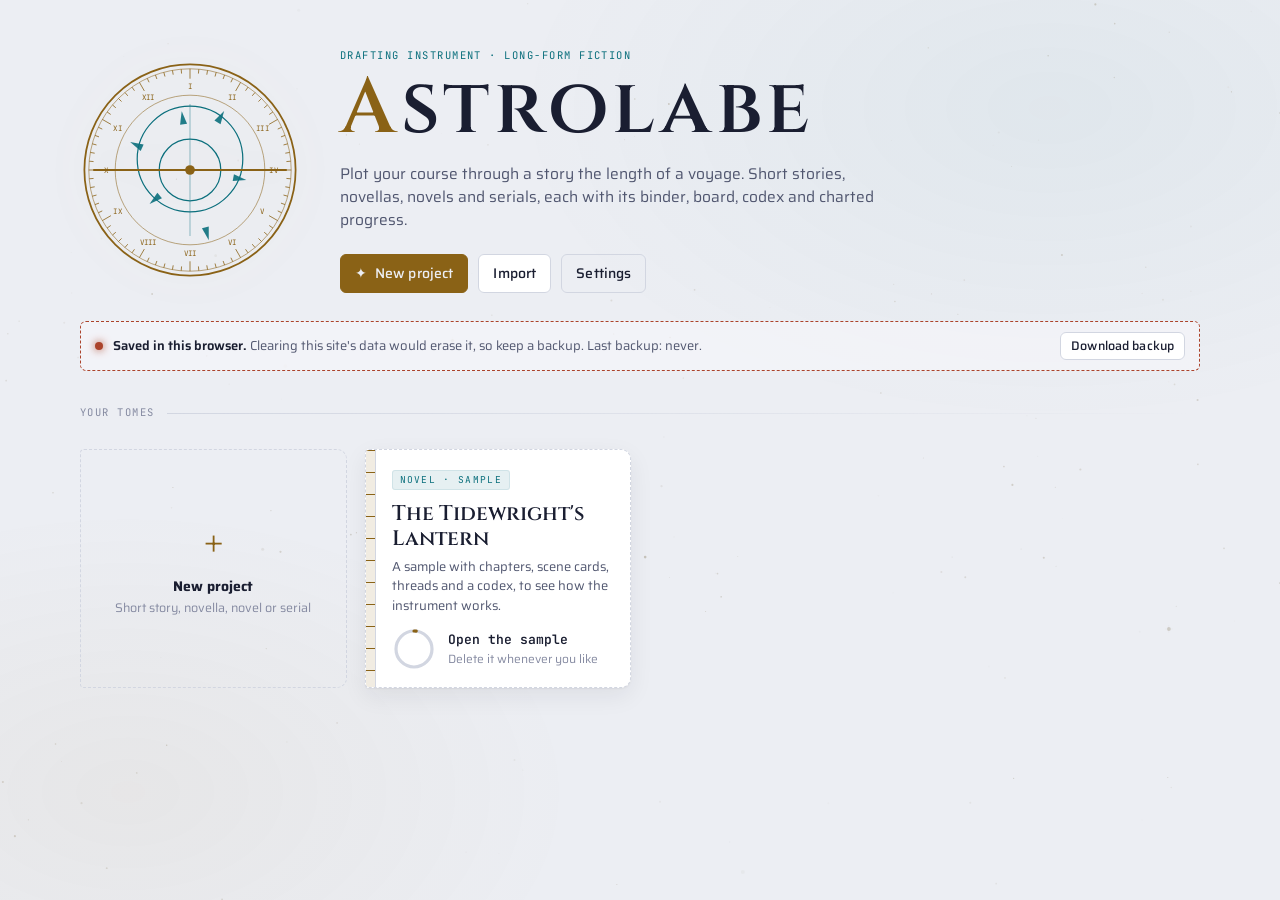
==== apps/astrolabe/index.html @ ad5c1ead "Add Astrolabe, a writing app for short stories, novellas, novels and serials A self-contained drafti" ====
<!doctype html>
<html lang="en">
<head>
<meta charset="utf-8">
<meta name="viewport" content="width=device-width, initial-scale=1, viewport-fit=cover">
<title>Astrolabe</title>
<meta name="claude:viewport-fit-sides" content="cover">
<meta name="description" content="Astrolabe: a drafting and planning instrument for short stories, novellas, novels and serials.">
<link rel="preconnect" href="https://fonts.googleapis.com">
<link rel="preconnect" href="https://fonts.gstatic.com" crossorigin>
<link rel="stylesheet" href="https://fonts.googleapis.com/css2?family=Cinzel:wght@500;600;700&family=Saira:wght@400;500;600&family=JetBrains+Mono:wght@400;600&family=Literata:ital,opsz,wght@0,7..72,400;0,7..72,600;1,7..72,400&family=EB+Garamond:ital,wght@0,400;0,600;1,400&family=Spectral:ital,wght@0,400;0,600;1,400&family=IBM+Plex+Mono:ital,wght@0,400;1,400&display=swap">
<style>
/* Layout: an observatory desk. Binder rail · manuscript page under a slow star chart · instrument panel.
   Palette: void, panel, raised, ink ×3, gild (astrolabe brass), ion (instrument glow). Skins redefine tokens only. */
:root {
  --void: #eceef3; --panel: #f5f6f9; --raised: #ffffff; --line: #d2d6e1; --line2: #e3e6ee;
  --ink: #1a1e31; --ink2: #50566f; --ink3: #858aa1;
  --gild: #8a6216; --gild2: #a87a26; --gild-soft: rgba(138, 98, 22, .12);
  --ion: #0b6f7c; --ion-soft: rgba(11, 111, 124, .10);
  --warn: #ab432b; --ok: #3a7647;
  --page: #fbfbfd; --prose: #1c1f31; --sel: rgba(168, 122, 38, .24);
  --star: 110, 92, 52; --star-a: .35; --nebula1: rgba(11, 111, 124, .05); --nebula2: rgba(138, 98, 22, .05);
  --shadow: 0 1px 2px rgba(26, 30, 49, .06), 0 8px 24px rgba(26, 30, 49, .07);
  --s-seed: #8e94ad; --s-outline: #5d78c0; --s-draft: #b98d2c; --s-revised: #2f8f95; --s-final: #3f8f52;

  --f-display: "Cinzel", "Cormorant SC", "Trajan Pro", Georgia, serif;
  --f-ui: "Saira", "Segoe UI", system-ui, -apple-system, sans-serif;
  --f-hud: "JetBrains Mono", ui-monospace, "SF Mono", Menlo, Consolas, monospace;
  --f-prose: "Literata", Georgia, "Times New Roman", serif;

  --prose-size: 19px; --prose-lh: 1.75; --measure: 66ch;
  --binder-w: 286px; --insp-w: 322px; --r: 6px;
  color-scheme: light;
}
@media (prefers-color-scheme: dark) {
  :root:not([data-theme="light"]) {
    --void: #080a14; --panel: #0d1020; --raised: #141829; --line: #252a45; --line2: #1b1f36;
    --ink: #e9e2cd; --ink2: #a4a3b8; --ink3: #6c6f8c;
    --gild: #d8ac5d; --gild2: #f0c879; --gild-soft: rgba(216, 172, 93, .13);
    --ion: #6fd6da; --ion-soft: rgba(111, 214, 218, .10);
    --warn: #e57a5f; --ok: #79c48a;
    --page: #0c0f1d; --prose: #ebe5d2; --sel: rgba(216, 172, 93, .28);
    --star: 255, 241, 214; --star-a: .9; --nebula1: rgba(111, 214, 218, .045); --nebula2: rgba(216, 172, 93, .05);
    --shadow: 0 1px 2px rgba(0, 0, 0, .4), 0 12px 32px rgba(0, 0, 0, .35);
    --s-seed: #7b809c; --s-outline: #8aa2ea; --s-draft: #e0b257; --s-revised: #5cc7cc; --s-final: #7fcf8d;
    color-scheme: dark;
  }
}
:root[data-theme="dark"] {
  --void: #080a14; --panel: #0d1020; --raised: #141829; --line: #252a45; --line2: #1b1f36;
  --ink: #e9e2cd; --ink2: #a4a3b8; --ink3: #6c6f8c;
  --gild: #d8ac5d; --gild2: #f0c879; --gild-soft: rgba(216, 172, 93, .13);
  --ion: #6fd6da; --ion-soft: rgba(111, 214, 218, .10);
  --warn: #e57a5f; --ok: #79c48a;
  --page: #0c0f1d; --prose: #ebe5d2; --sel: rgba(216, 172, 93, .28);
  --star: 255, 241, 214; --star-a: .9; --nebula1: rgba(111, 214, 218, .045); --nebula2: rgba(216, 172, 93, .05);
  --shadow: 0 1px 2px rgba(0, 0, 0, .4), 0 12px 32px rgba(0, 0, 0, .35);
  --s-seed: #7b809c; --s-outline: #8aa2ea; --s-draft: #e0b257; --s-revised: #5cc7cc; --s-final: #7fcf8d;
  color-scheme: dark;
}
/* Explicit skins chosen in Settings win over the system theme (same specificity, later in the sheet). */
:root[data-skin="astral"] {
  --void: #080a14; --panel: #0d1020; --raised: #141829; --line: #252a45; --line2: #1b1f36;
  --ink: #e9e2cd; --ink2: #a4a3b8; --ink3: #6c6f8c;
  --gild: #d8ac5d; --gild2: #f0c879; --gild-soft: rgba(216, 172, 93, .13);
  --ion: #6fd6da; --ion-soft: rgba(111, 214, 218, .10);
  --warn: #e57a5f; --ok: #79c48a;
  --page: #0c0f1d; --prose: #ebe5d2; --sel: rgba(216, 172, 93, .28);
  --star: 255, 241, 214; --star-a: .9; --nebula1: rgba(111, 214, 218, .045); --nebula2: rgba(216, 172, 93, .05);
  --shadow: 0 1px 2px rgba(0, 0, 0, .4), 0 12px 32px rgba(0, 0, 0, .35);
  --s-seed: #7b809c; --s-outline: #8aa2ea; --s-draft: #e0b257; --s-revised: #5cc7cc; --s-final: #7fcf8d;
  color-scheme: dark;
}
:root[data-skin="vellum"] {
  --void: #eceef3; --panel: #f5f6f9; --raised: #ffffff; --line: #d2d6e1; --line2: #e3e6ee;
  --ink: #1a1e31; --ink2: #50566f; --ink3: #858aa1;
  --gild: #8a6216; --gild2: #a87a26; --gild-soft: rgba(138, 98, 22, .12);
  --ion: #0b6f7c; --ion-soft: rgba(11, 111, 124, .10);
  --warn: #ab432b; --ok: #3a7647;
  --page: #fbfbfd; --prose: #1c1f31; --sel: rgba(168, 122, 38, .24);
  --star: 110, 92, 52; --star-a: .35; --nebula1: rgba(11, 111, 124, .05); --nebula2: rgba(138, 98, 22, .05);
  --shadow: 0 1px 2px rgba(26, 30, 49, .06), 0 8px 24px rgba(26, 30, 49, .07);
  --s-seed: #8e94ad; --s-outline: #5d78c0; --s-draft: #b98d2c; --s-revised: #2f8f95; --s-final: #3f8f52;
  color-scheme: light;
}
:root[data-skin="nebula"] {
  --void: #040d16; --panel: #081622; --raised: #0d2031; --line: #183449; --line2: #11283a;
  --ink: #d7eef2; --ink2: #88aab8; --ink3: #557585;
  --gild: #86e9f5; --gild2: #b7f6ff; --gild-soft: rgba(134, 233, 245, .12);
  --ion: #ff86d4; --ion-soft: rgba(255, 134, 212, .11);
  --warn: #ff8a6b; --ok: #7fe0a6;
  --page: #06121d; --prose: #dcf0f3; --sel: rgba(134, 233, 245, .24);
  --star: 200, 240, 255; --star-a: .85; --nebula1: rgba(255, 134, 212, .06); --nebula2: rgba(134, 233, 245, .05);
  --shadow: 0 1px 2px rgba(0, 0, 0, .45), 0 12px 32px rgba(0, 0, 0, .4);
  --s-seed: #6b8796; --s-outline: #8fb0ff; --s-draft: #ffd36e; --s-revised: #86e9f5; --s-final: #7fe0a6;
  color-scheme: dark;
}
:root[data-skin="ember"] {
  --void: #110a0a; --panel: #181010; --raised: #221716; --line: #3a2724; --line2: #2a1c1a;
  --ink: #f0e1cc; --ink2: #b59f8b; --ink3: #7d6758;
  --gild: #e9a34a; --gild2: #ffc56e; --gild-soft: rgba(233, 163, 74, .13);
  --ion: #94c6a0; --ion-soft: rgba(148, 198, 160, .10);
  --warn: #f07a5c; --ok: #94c6a0;
  --page: #150d0d; --prose: #f1e3cf; --sel: rgba(233, 163, 74, .26);
  --star: 255, 214, 170; --star-a: .75; --nebula1: rgba(201, 72, 52, .07); --nebula2: rgba(233, 163, 74, .05);
  --shadow: 0 1px 2px rgba(0, 0, 0, .45), 0 12px 32px rgba(0, 0, 0, .4);
  --s-seed: #8c7a6e; --s-outline: #b49ae0; --s-draft: #e9a34a; --s-revised: #94c6a0; --s-final: #d6c27a;
  color-scheme: dark;
}

/* ── Base ───────────────────────────────────────────── */
* { box-sizing: border-box; }
[hidden] { display: none !important; }
html, body { height: 100%; }
body {
  margin: 0; background: var(--void); color: var(--ink);
  font: 400 14px/1.5 var(--f-ui);
  -webkit-font-smoothing: antialiased; overflow: hidden;
}
body::before {
  content: ""; position: fixed; inset: 0 0 auto; height: env(safe-area-inset-top, 0px); z-index: 10; background: var(--panel);
}
::selection { background: var(--sel); }
button, input, select, textarea { font: inherit; color: inherit; }
button { cursor: pointer; }
:focus-visible { outline: 2px solid var(--gild); outline-offset: 2px; }
.hud { font-family: var(--f-hud); font-size: 10.5px; letter-spacing: .14em; text-transform: uppercase; color: var(--ink3); }
.num { font-variant-numeric: tabular-nums; }
svg { flex: none; }

#sky { position: fixed; inset: 0; width: 100%; height: 100%; z-index: 0; pointer-events: none;
  background:
    radial-gradient(60% 50% at 82% 12%, var(--nebula1), transparent 70%),
    radial-gradient(50% 45% at 10% 88%, var(--nebula2), transparent 70%);
}
#app, .boot { position: relative; z-index: 1; height: 100%; }

/* ── Astrolabe ornament ─────────────────────────────── */
.astro { width: 100%; height: 100%; display: block; overflow: visible; }
.astro .a-ring { fill: none; stroke: var(--gild); stroke-width: .8; }
.astro .a-thin { fill: none; stroke: var(--gild); stroke-width: .35; opacity: .7; }
.astro .a-tick { stroke: var(--gild); stroke-width: .45; opacity: .8; }
.astro .a-rete { transform-origin: 50px 50px; animation: spin 140s linear infinite; }
.astro .a-rete * { fill: none; stroke: var(--ion); stroke-width: .55; }
.astro .a-rete .a-ptr { fill: var(--ion); stroke: none; opacity: .9; }
.astro .a-rule { transform-origin: 50px 50px; animation: spin 360s linear infinite reverse; }
.astro .a-rule line { stroke: var(--gild); stroke-width: .9; }
.astro .a-hub { fill: var(--gild); }
.astro .a-glyph { fill: var(--gild); font-family: var(--f-hud); font-size: 3.4px; letter-spacing: .1px; }
@keyframes spin { to { transform: rotate(360deg); } }
@media (prefers-reduced-motion: reduce) { .astro .a-rete, .astro .a-rule, .boot-astro .astro { animation: none !important; } }

.boot { display: grid; place-content: center; justify-items: center; gap: 18px; }
.boot-astro { width: 120px; height: 120px; }
.boot-astro .a-rete { animation-duration: 6s; }
.boot-msg { margin: 0; }

/* ── Buttons & inputs ───────────────────────────────── */
.btn {
  display: inline-flex; align-items: center; gap: 8px; padding: 8px 14px; border-radius: var(--r);
  border: 1px solid var(--line); background: var(--raised); color: var(--ink); font-weight: 500; letter-spacing: .01em;
  transition: border-color .15s, background .15s, color .15s;
}
.btn:hover { border-color: var(--gild); }
.btn.gild { background: var(--gild); border-color: var(--gild); color: var(--void); }
.btn.gild:hover { background: var(--gild2); border-color: var(--gild2); }
.btn.ghost { background: transparent; }
.btn.danger { color: var(--warn); }
.btn.danger:hover { border-color: var(--warn); }
.btn.small { padding: 4px 10px; font-size: 12.5px; }
.btn[disabled] { opacity: .45; cursor: default; }
.iconbtn {
  display: inline-grid; place-items: center; width: 34px; height: 34px; border-radius: var(--r);
  border: 1px solid transparent; background: transparent; color: var(--ink2);
}
.iconbtn:hover { color: var(--gild); border-color: var(--line); }
.iconbtn svg { width: 18px; height: 18px; fill: none; stroke: currentColor; stroke-width: 1.6; stroke-linecap: round; stroke-linejoin: round; }
.iconbtn.on { color: var(--gild); background: var(--gild-soft); }
.chip {
  border: 1px solid var(--line); background: transparent; color: var(--ink2); border-radius: 999px;
  padding: 2px 9px; font-size: 11.5px; font-weight: 500; white-space: nowrap;
}
.chip:hover { color: var(--gild); border-color: var(--gild); }
.chip.on { color: var(--void); background: var(--gild); border-color: var(--gild); }

.field { display: grid; gap: 5px; min-width: 0; }
.field > span, .field > label { font-family: var(--f-hud); font-size: 10px; letter-spacing: .14em; text-transform: uppercase; color: var(--ink3); }
.inp, .field input:not([type=checkbox]):not([type=range]):not([type=file]), .field select, .field textarea {
  width: 100%; min-width: 0; padding: 7px 9px; border-radius: 5px; border: 1px solid var(--line);
  background: var(--panel); color: var(--ink); outline: none; transition: border-color .15s;
}
.field textarea { resize: vertical; line-height: 1.55; min-height: 64px; }
.inp:focus, .field input:focus, .field select:focus, .field textarea:focus { border-color: var(--gild); }
.row2 { display: grid; grid-template-columns: 1fr 1fr; gap: 10px; }
.check { display: flex; align-items: center; gap: 8px; color: var(--ink2); font-size: 13px; }
.check input { accent-color: var(--gild); width: 15px; height: 15px; }
input[type=range] { accent-color: var(--gild); width: 100%; }

/* ── Library ────────────────────────────────────────── */
.library { height: 100%; overflow-y: auto; padding-left: max(16px, env(safe-area-inset-left, 0px)); padding-right: max(16px, env(safe-area-inset-right, 0px)); }
.lib-in { max-width: 1120px; margin: 0 auto; padding-block: 48px 80px; display: grid; gap: 28px; }
.lib-head { display: grid; grid-template-columns: 220px 1fr; gap: 40px; align-items: center; }
.lib-mark { width: 220px; aspect-ratio: 1; max-width: 100%; filter: drop-shadow(0 0 22px var(--gild-soft)); }
.lib-title { min-width: 0; }
.lib-eyebrow { margin: 0 0 6px; color: var(--ion); }
.wordmark {
  font-family: var(--f-display); font-weight: 600; font-size: clamp(44px, 7vw, 78px); line-height: 1; margin: 0;
  letter-spacing: .06em; color: var(--ink); text-wrap: balance;
}
.wordmark::first-letter { color: var(--gild); }
.lib-lede { max-width: 56ch; color: var(--ink2); font-size: 15.5px; margin: 14px 0 22px; }
.lib-actions { display: flex; flex-wrap: wrap; gap: 10px; }
.lib-storage { display: flex; align-items: center; gap: 10px; flex-wrap: wrap; font-size: 13px; color: var(--ink2);
  border: 1px dashed var(--line); border-radius: var(--r); padding: 10px 14px; background: color-mix(in srgb, var(--panel) 70%, transparent); }
.lib-storage b { color: var(--ink); font-weight: 600; }
.lib-storage.warn { border-color: var(--warn); }
.lib-storage .dot { width: 8px; height: 8px; border-radius: 50%; background: var(--ok); box-shadow: 0 0 8px var(--ok); flex: none; }
.lib-storage.warn .dot { background: var(--warn); box-shadow: 0 0 8px var(--warn); }
.section-label { display: flex; align-items: center; gap: 12px; margin: 6px 0 0; font-weight: 400; }
.section-label .rule { flex: 1; height: 1px; background: linear-gradient(90deg, var(--line), transparent); }
.tomes { display: grid; grid-template-columns: repeat(auto-fill, minmax(250px, 1fr)); gap: 18px; }
.tome {
  position: relative; display: grid; grid-template-rows: auto 1fr auto; gap: 12px; min-height: 230px; padding: 20px 20px 16px;
  border: 1px solid var(--line); border-radius: 4px 10px 10px 4px; background: var(--raised); box-shadow: var(--shadow);
  text-align: left; color: var(--ink); overflow: hidden; transition: transform .2s, border-color .2s;
}
.tome::before { /* spine */
  content: ""; position: absolute; inset: 0 auto 0 0; width: 9px;
  background: repeating-linear-gradient(180deg, var(--gild) 0 1px, transparent 1px 22px), var(--gild-soft);
  border-right: 1px solid var(--line);
}
.tome:hover { transform: translateY(-2px); border-color: var(--gild); }
.tome-top { display: flex; justify-content: space-between; align-items: center; gap: 8px; padding-left: 6px; }
.tome h3 { font-family: var(--f-display); font-weight: 600; font-size: 21px; line-height: 1.2; margin: 0; padding-left: 6px; text-wrap: balance; overflow-wrap: anywhere; }
.tome .sub { color: var(--ink2); font-size: 13px; margin: 4px 0 0; padding-left: 6px; }
.tome-foot { display: flex; align-items: center; gap: 12px; padding-left: 6px; }
.tome-foot .meta { display: grid; gap: 1px; font-size: 12px; color: var(--ink3); min-width: 0; }
.tome-foot .meta b { color: var(--ink); font-family: var(--f-hud); font-weight: 600; font-size: 13px; }
.tome-open { position: absolute; inset: 0; background: transparent; border: 0; border-radius: inherit; z-index: 0; }
.tome > *:not(.tome-open) { position: relative; z-index: 1; pointer-events: none; }
.tome .tome-menu { pointer-events: auto; }
.ring { width: 44px; height: 44px; flex: none; }
.ring circle { fill: none; stroke-width: 3.2; }
.ring .bg { stroke: var(--line); }
.ring .fg { stroke: var(--gild); stroke-linecap: round; transform: rotate(-90deg); transform-origin: 50% 50%; }
.tome.new { border-style: dashed; background: transparent; box-shadow: none; place-content: center; justify-items: center; text-align: center; grid-template-rows: auto auto; }
.tome.new::before { display: none; }
.tome.new .plus { font-family: var(--f-display); font-size: 40px; color: var(--gild); line-height: 1; }
.tome.sample { border-style: dashed; }
.form-badge { color: var(--ion); border: 1px solid var(--ion-soft); background: var(--ion-soft); padding: 2px 7px; border-radius: 3px; font-size: 9.5px; white-space: nowrap; }

/* ── Desk grid ──────────────────────────────────────── */
.desk {
  height: 100%; display: grid;
  grid-template-columns: var(--binder-w) minmax(0, 1fr) var(--insp-w);
  grid-template-rows: auto minmax(0, 1fr) auto;
  grid-template-areas: "top top top" "binder stage insp" "status status status";
}
.desk.no-binder { grid-template-columns: 0 minmax(0, 1fr) var(--insp-w); }
.desk.no-insp { grid-template-columns: var(--binder-w) minmax(0, 1fr) 0; }
.desk.no-binder.no-insp { grid-template-columns: 0 minmax(0, 1fr) 0; }
.desk.no-binder .binder, .desk.no-insp .inspector { visibility: hidden; }

.topbar {
  grid-area: top; display: flex; align-items: center; gap: 8px; min-width: 0;
  padding-block: 7px; padding-left: max(10px, env(safe-area-inset-left, 0px)); padding-right: max(10px, env(safe-area-inset-right, 0px));
  border-bottom: 1px solid var(--line); background: color-mix(in srgb, var(--panel) 88%, transparent); backdrop-filter: blur(8px);
  position: relative; z-index: 5;
}
.home [data-astro] { display: block; width: 24px; height: 24px; }
.proj-id { display: flex; align-items: center; gap: 10px; min-width: 0; flex: 0 1 auto; }
.proj-title { font-family: var(--f-display); font-weight: 600; font-size: 16px; letter-spacing: .03em; white-space: nowrap; overflow: hidden; text-overflow: ellipsis; }
.modes { display: flex; gap: 2px; margin-left: auto; margin-right: auto; overflow-x: auto; scrollbar-width: none; min-width: 0; }
.modes::-webkit-scrollbar { display: none; }
.modes button {
  border: 0; background: transparent; color: var(--ink2); padding: 6px 12px; border-radius: 5px; font-weight: 500; white-space: nowrap;
  display: flex; align-items: baseline; gap: 6px; position: relative;
}
.modes button .k { font-family: var(--f-hud); font-size: 9.5px; color: var(--ink3); }
.modes button:hover { color: var(--ink); }
.modes button[aria-selected="true"] { color: var(--gild); }
.modes button[aria-selected="true"]::after { content: ""; position: absolute; left: 12px; right: 12px; bottom: 0; height: 1.5px; background: var(--gild); box-shadow: 0 0 8px var(--gild); }
.top-tools { display: flex; align-items: center; gap: 2px; }
.save-state { margin-right: 6px; white-space: nowrap; display: inline-flex; align-items: center; gap: 6px; }
.save-state::before { content: ""; width: 6px; height: 6px; border-radius: 50%; background: var(--ok); }
.save-state.saving::before { background: var(--gild); animation: pulse 1s ease-in-out infinite; }
.save-state.error { color: var(--warn); }
.save-state.error::before { background: var(--warn); }
@keyframes pulse { 50% { opacity: .3; } }
.narrow-only { display: none; }

/* ── Binder ─────────────────────────────────────────── */
.binder { grid-area: binder; display: flex; flex-direction: column; min-height: 0; min-width: 0; border-right: 1px solid var(--line); background: color-mix(in srgb, var(--panel) 92%, transparent); overflow: hidden; }
.binder-head { display: flex; align-items: center; justify-content: space-between; gap: 6px; padding: 10px 12px 8px; border-bottom: 1px solid var(--line2); flex-wrap: wrap; }
.binder-add { display: flex; gap: 4px; flex-wrap: wrap; }
.binder-scroll { overflow-y: auto; flex: 1; padding: 6px 6px 40px; }
.proj-row { display: flex; align-items: center; gap: 8px; width: 100%; border: 0; background: transparent; text-align: left; padding: 8px 8px; border-radius: 5px; color: var(--ink); }
.proj-row:hover { background: var(--gild-soft); }
.proj-row.sel { background: var(--gild-soft); color: var(--gild); }
.proj-row .t { font-family: var(--f-display); font-weight: 600; font-size: 13.5px; flex: 1; min-width: 0; overflow: hidden; text-overflow: ellipsis; white-space: nowrap; }
.proj-row .wc { font-family: var(--f-hud); font-size: 10.5px; color: var(--ink3); }
.tree, .tree ul { list-style: none; margin: 0; padding: 0; }
.tree ul { padding-left: 14px; margin-left: 9px; border-left: 1px solid var(--line2); }
.node > .row {
  display: flex; align-items: center; gap: 6px; padding: 4px 6px 4px 2px; border-radius: 5px; cursor: pointer; user-select: none;
  min-height: 30px; position: relative; color: var(--ink2);
}
.node > .row:hover { background: color-mix(in srgb, var(--gild-soft) 60%, transparent); color: var(--ink); }
.node.sel > .row { background: var(--gild-soft); color: var(--ink); }
.node.sel > .row::before { content: ""; position: absolute; left: -2px; top: 7px; bottom: 7px; width: 2px; background: var(--gild); border-radius: 2px; box-shadow: 0 0 6px var(--gild); }
.node.excluded > .row .label { text-decoration: line-through; text-decoration-color: var(--ink3); opacity: .65; }
.twist { width: 16px; height: 16px; border: 0; background: transparent; color: var(--ink3); padding: 3px; display: block; flex: none; line-height: 0; overflow: hidden; }
.twist svg { display: block; width: 10px; height: 10px; stroke: currentColor; fill: none; stroke-width: 2; transition: transform .15s; }
.node.collapsed > .row .twist svg { transform: rotate(-90deg); }
.node.collapsed > ul { display: none; }
.twist.noexp { visibility: hidden; }
.coord { font-family: var(--f-hud); font-size: 10px; color: var(--ion); letter-spacing: .04em; min-width: 30px; flex: none; }
.t-part > .row .coord { color: var(--gild); }
.node > .row .label { flex: 1; min-width: 0; overflow: hidden; text-overflow: ellipsis; white-space: nowrap; font-size: 13.5px; }
.t-part > .row .label { font-family: var(--f-display); font-weight: 600; font-size: 12.5px; letter-spacing: .05em; text-transform: uppercase; color: var(--ink); }
.t-chapter > .row .label { font-weight: 500; color: var(--ink); }
.node > .row .wc { font-family: var(--f-hud); font-size: 10px; color: var(--ink3); flex: none; }
.pip { width: 7px; height: 7px; transform: rotate(45deg); flex: none; border: 1px solid var(--s-seed); }
.pip.s-seed { background: transparent; border-color: var(--s-seed); }
.pip.s-outline { background: transparent; border-color: var(--s-outline); box-shadow: inset 0 0 0 1.5px var(--s-outline); }
.pip.s-draft { background: var(--s-draft); border-color: var(--s-draft); }
.pip.s-revised { background: var(--s-revised); border-color: var(--s-revised); }
.pip.s-final { background: var(--s-final); border-color: var(--s-final); box-shadow: 0 0 6px var(--s-final); }
.row .more { opacity: 0; border: 0; background: transparent; color: var(--ink3); width: 20px; height: 20px; border-radius: 4px; padding: 0; flex: none; line-height: 1; }
.row:hover .more, .row:focus-within .more, .node.sel > .row .more { opacity: 1; }
.row .more:hover { color: var(--gild); background: var(--raised); }
.row.drop-before { box-shadow: inset 0 2px 0 var(--gild); }
.row.drop-after { box-shadow: inset 0 -2px 0 var(--gild); }
.row.drop-inside { background: var(--gild-soft); outline: 1px dashed var(--gild); }
.row .rename { flex: 1; min-width: 0; padding: 1px 5px; border: 1px solid var(--gild); border-radius: 4px; background: var(--raised); font-size: 13px; }
.tree-empty { padding: 18px 10px; color: var(--ink3); font-size: 13px; line-height: 1.6; }
.trash { margin-top: 14px; border-top: 1px solid var(--line2); padding: 8px 6px; }
.trash summary { cursor: pointer; color: var(--ink3); list-style: none; display: flex; align-items: center; justify-content: space-between; }
.trash summary::-webkit-details-marker { display: none; }
.trash-item { display: flex; align-items: center; gap: 6px; padding: 4px 4px; font-size: 12.5px; color: var(--ink2); }
.trash-item span { flex: 1; min-width: 0; overflow: hidden; text-overflow: ellipsis; white-space: nowrap; }

/* ── Stage ──────────────────────────────────────────── */
.stage { grid-area: stage; min-width: 0; min-height: 0; overflow: hidden; position: relative; display: flex; flex-direction: column; }
.scroller { flex: 1; overflow-y: auto; min-height: 0; scroll-behavior: auto; }
.view-pad { padding-block: 28px 80px; padding-inline: clamp(16px, 4vw, 48px); }
.view-head { display: flex; align-items: flex-end; justify-content: space-between; gap: 16px; flex-wrap: wrap; margin-bottom: 20px; }
.view-head h2 { font-family: var(--f-display); font-weight: 600; font-size: 26px; letter-spacing: .03em; margin: 2px 0 0; text-wrap: balance; }
.view-head .tools { display: flex; gap: 8px; flex-wrap: wrap; align-items: center; }
.empty { max-width: 46ch; margin: 12vh auto; text-align: center; color: var(--ink2); display: grid; gap: 14px; justify-items: center; }
.empty h3 { font-family: var(--f-display); font-weight: 600; font-size: 22px; color: var(--ink); margin: 0; }
.empty .astro-s { width: 72px; height: 72px; opacity: .9; }

/* Write */
.manuscript { max-width: calc(var(--measure) + 120px); margin: 0 auto; padding: 44px 60px 45vh; }
.typewriter .manuscript { padding-top: 38vh; }
.ms-chapter { text-align: center; margin: 54px 0 34px; }
.ms-chapter:first-child { margin-top: 8px; }
.ms-chapter .hud { color: var(--gild); }
.ms-chapter h2 { font-family: var(--f-display); font-weight: 600; font-size: 26px; letter-spacing: .05em; margin: 6px 0 0; color: var(--ink); text-wrap: balance; }
.ms-chapter .orn { color: var(--gild); letter-spacing: .6em; font-size: 11px; margin-top: 10px; opacity: .8; }
.scene-block { position: relative; margin: 0 0 18px; }
.scene-block + .scene-block { margin-top: 26px; padding-top: 26px; }
.scene-block + .scene-block::before {
  content: "✦"; position: absolute; top: -12px; left: 50%; transform: translateX(-50%); color: var(--gild); font-size: 12px; opacity: .75;
}
.scene-head { display: flex; align-items: center; gap: 10px; margin: 0 0 14px; opacity: .55; transition: opacity .2s; }
.scene-block:hover .scene-head, .scene-block.active .scene-head { opacity: 1; }
.scene-head .coord { font-size: 10.5px; }
.scene-head input { flex: 1; min-width: 0; border: 0; background: transparent; font-family: var(--f-ui); font-weight: 500; font-size: 13px; color: var(--ink2); padding: 2px 0; outline: none; letter-spacing: .02em; }
.scene-head input:focus { color: var(--ink); border-bottom: 1px solid var(--gild); }
.scene-head .wc { font-family: var(--f-hud); font-size: 10px; color: var(--ink3); white-space: nowrap; }
.prose {
  font-family: var(--f-prose); font-size: var(--prose-size); line-height: var(--prose-lh); color: var(--prose);
  max-width: var(--measure); margin: 0 auto; outline: none; min-height: 3.5em; caret-color: var(--gild);
  overflow-wrap: break-word; hyphens: manual; font-variant-ligatures: common-ligatures; font-optical-sizing: auto;
}
.prose p { margin: 0; }
.para-indent .prose p + p { text-indent: 1.6em; }
.para-space .prose p + p { margin-top: .85em; }
.prose hr { border: 0; height: 1.75em; margin: .6em 0; text-align: center; overflow: visible; }
.prose hr::after { content: "✦   ✦   ✦"; white-space: pre; color: var(--gild); font-size: .7em; letter-spacing: .1em; line-height: 2.5; }
.prose hr + p { text-indent: 0 !important; }
.prose em { font-style: italic; }
.prose strong { font-weight: 600; }
.prose:empty::before, .prose.blank::before { content: attr(data-ph); color: var(--ink3); font-style: italic; pointer-events: none; position: absolute; }
.prose.blank { position: relative; }
.ms-add { display: flex; justify-content: center; gap: 8px; margin-top: 30px; opacity: .7; }
.ms-add:hover { opacity: 1; }
.focus-mode .prose p, .focus-mode .prose hr { opacity: .26; transition: opacity .25s; }
.focus-mode .prose p.cur { opacity: 1; }
.focus-mode .scene-head, .focus-mode .ms-add, .focus-mode .ms-chapter { opacity: .25; }

.write-tools {
  position: absolute; top: 10px; right: 14px; z-index: 3; display: flex; gap: 2px; padding: 3px;
  border: 1px solid var(--line); border-radius: 8px; background: color-mix(in srgb, var(--raised) 90%, transparent); backdrop-filter: blur(6px);
  opacity: .55; transition: opacity .2s;
}
.write-tools:hover, .write-tools:focus-within { opacity: 1; }
.write-tools .iconbtn { width: 30px; height: 30px; font-family: var(--f-prose); font-size: 15px; }
.write-tools .sep { width: 1px; background: var(--line); margin: 4px 2px; }

/* Focus mode chrome */
.desk.focus-mode { grid-template-columns: 0 minmax(0, 1fr) 0; }
.desk.focus-mode .binder, .desk.focus-mode .inspector { visibility: hidden; }
.desk.focus-mode .topbar, .desk.focus-mode .statusbar { opacity: 0; transition: opacity .3s; }
.desk.focus-mode .topbar:hover, .desk.focus-mode .statusbar:hover, .desk.focus-mode .topbar:focus-within { opacity: 1; }
.desk.focus-mode .write-tools { opacity: 0; }
.desk.focus-mode .write-tools:hover { opacity: 1; }

/* Board */
.board-group { margin-bottom: 30px; }
.board-group-head { display: flex; align-items: baseline; gap: 10px; margin: 0 0 10px; padding-bottom: 6px; border-bottom: 1px solid var(--line2); }
.board-group-head h3 { font-family: var(--f-display); font-weight: 600; font-size: 16px; letter-spacing: .04em; margin: 0; flex: 1; min-width: 0; }
.board-group-head .part-tag { color: var(--gild); }
.cards { display: grid; grid-template-columns: repeat(auto-fill, minmax(220px, 1fr)); gap: 14px; min-height: 60px; border-radius: 8px; padding: 2px; }
.cards.drop-into { outline: 1px dashed var(--gild); outline-offset: 4px; }
.card {
  position: relative; display: flex; flex-direction: column; gap: 6px; padding: 12px 13px 10px; min-height: 172px;
  background:
    radial-gradient(circle, var(--line2) .7px, transparent .8px) 0 0 / 14px 14px,
    var(--raised);
  border: 1px solid var(--line); border-radius: 3px; box-shadow: var(--shadow); cursor: grab;
}
.card:hover { border-color: color-mix(in srgb, var(--gild) 60%, var(--line)); }
.card.sel { border-color: var(--gild); box-shadow: 0 0 0 1px var(--gild), var(--shadow); }
.card.dragging { opacity: .35; }
.card.drop-before::after, .card.drop-after::after { content: ""; position: absolute; top: 6px; bottom: 6px; width: 3px; background: var(--gild); border-radius: 2px; box-shadow: 0 0 8px var(--gild); }
.card.drop-before::after { left: -9px; }
.card.drop-after::after { right: -9px; }
.card-top { display: flex; align-items: center; gap: 8px; }
.card-top .status-l { margin-left: auto; font-family: var(--f-hud); font-size: 9.5px; letter-spacing: .1em; text-transform: uppercase; color: var(--ink3); display: flex; gap: 6px; align-items: center; }
.card input.ct { border: 0; background: transparent; font-weight: 600; font-size: 14px; padding: 0; outline: none; color: var(--ink); width: 100%; }
.card textarea.cs { flex: 1; border: 0; background: transparent; resize: none; font-family: var(--f-prose); font-size: 13.5px; line-height: 1.5; color: var(--ink2); padding: 0; outline: none; min-height: 72px; }
.card textarea.cs::placeholder { color: var(--ink3); font-style: italic; }
.card-foot { display: flex; align-items: center; gap: 8px; font-size: 11.5px; color: var(--ink3); border-top: 1px dotted var(--line); padding-top: 6px; }
.card-foot .pov { overflow: hidden; text-overflow: ellipsis; white-space: nowrap; flex: 1; min-width: 0; }
.card-foot .wc { font-family: var(--f-hud); font-size: 10px; }
.thread-dots { display: flex; gap: 3px; }
.thread-dots i { width: 8px; height: 8px; border-radius: 50%; display: block; }
.card.add { border-style: dashed; background: transparent; box-shadow: none; align-items: center; justify-content: center; color: var(--ink3); cursor: pointer; min-height: 120px; }
.card.add:hover { color: var(--gild); border-color: var(--gild); }

/* Outline */
.table-wrap { overflow-x: auto; border: 1px solid var(--line); border-radius: 8px; background: var(--raised); }
table.outline { border-collapse: collapse; width: 100%; min-width: 900px; font-size: 13px; }
.outline th { text-align: left; font-family: var(--f-hud); font-weight: 400; font-size: 10px; letter-spacing: .14em; text-transform: uppercase; color: var(--ink3); padding: 9px 10px; border-bottom: 1px solid var(--line); position: sticky; top: 0; background: var(--raised); }
.outline td { padding: 5px 10px; border-bottom: 1px solid var(--line2); vertical-align: top; }
.outline tr.grp td { background: var(--gild-soft); font-family: var(--f-display); font-weight: 600; letter-spacing: .04em; padding: 8px 10px; color: var(--ink); }
.outline tr.grp.part td { color: var(--gild); text-transform: uppercase; font-size: 12px; }
.outline td input, .outline td select, .outline td textarea { width: 100%; border: 1px solid transparent; background: transparent; padding: 3px 5px; border-radius: 4px; outline: none; color: var(--ink); }
.outline td input:hover, .outline td select:hover, .outline td textarea:hover { border-color: var(--line); }
.outline td input:focus, .outline td select:focus, .outline td textarea:focus { border-color: var(--gild); background: var(--panel); }
.outline td textarea { resize: vertical; min-height: 30px; font-family: var(--f-prose); line-height: 1.45; color: var(--ink2); }
.outline .wcell { font-family: var(--f-hud); font-size: 11px; white-space: nowrap; color: var(--ink2); }
.outline .goto { border: 0; background: transparent; color: var(--ion); font-family: var(--f-hud); font-size: 11px; padding: 3px 0; }
.outline .goto:hover { color: var(--gild); text-decoration: underline; }
.meter { height: 3px; border-radius: 2px; background: var(--line); margin-top: 4px; overflow: hidden; }
.meter i { display: block; height: 100%; background: var(--gild); }

/* Threads */
.threads-list { display: grid; gap: 8px; margin-bottom: 22px; }
.thread-row { display: grid; grid-template-columns: 22px minmax(140px, 260px) 1fr auto; gap: 10px; align-items: center; padding: 8px 10px; border: 1px solid var(--line); border-radius: 6px; background: var(--raised); }
.thread-row input[type=color] { width: 22px; height: 22px; border: 0; padding: 0; background: none; border-radius: 50%; overflow: hidden; cursor: pointer; }
.thread-row .stat { font-size: 12.5px; color: var(--ink2); min-width: 0; }
.thread-row .stat .gap { color: var(--warn); }
.matrix-wrap { overflow-x: auto; border: 1px solid var(--line); border-radius: 8px; background: var(--raised); padding-bottom: 6px; }
table.matrix { border-collapse: separate; border-spacing: 0; font-size: 12px; }
.matrix th, .matrix td { padding: 0; }
.matrix thead th { font-family: var(--f-hud); font-weight: 400; font-size: 9.5px; color: var(--ink3); vertical-align: bottom; padding: 8px 0 6px; }
.matrix thead th.ch { color: var(--gild); text-align: left; padding: 8px 6px 2px; border-left: 1px solid var(--line2); white-space: nowrap; letter-spacing: .08em; }
.matrix thead th.sc { writing-mode: vertical-rl; transform: rotate(180deg); height: 64px; text-align: left; padding: 6px 0; cursor: pointer; }
.matrix thead th.sc:hover { color: var(--gild); }
.matrix th.tname { position: sticky; left: 0; background: var(--raised); z-index: 1; text-align: left; padding: 4px 12px; font-family: var(--f-ui); font-size: 13px; font-weight: 500; color: var(--ink); white-space: nowrap; border-right: 1px solid var(--line); }
.matrix td.cell { width: 26px; height: 28px; text-align: center; }
.matrix td.cell.chstart { border-left: 1px solid var(--line2); }
.matrix td.cell button { width: 20px; height: 20px; border-radius: 50%; border: 1px dashed transparent; background: transparent; padding: 0; }
.matrix td.cell button:hover { border-color: var(--ink3); }
.matrix td.cell button.on { background: var(--tc); border: 0; box-shadow: 0 0 8px var(--tc); }
.matrix td.cell.lane { background: linear-gradient(var(--tc), var(--tc)) center / 100% 1.5px no-repeat; }

/* Codex */
.codex { display: grid; grid-template-columns: 300px minmax(0, 1fr); gap: 22px; align-items: start; }
.codex-side { display: grid; gap: 10px; position: sticky; top: 0; min-width: 0; }
.codex-side .btn { white-space: nowrap; }
.codex-cats { display: flex; flex-wrap: wrap; gap: 5px; }
.codex-list { display: grid; gap: 2px; max-height: 62vh; overflow-y: auto; padding-right: 4px; }
.codex-item { display: grid; grid-template-columns: 22px 1fr; gap: 8px; align-items: start; text-align: left; border: 1px solid transparent; background: transparent; border-radius: 6px; padding: 7px 8px; color: var(--ink); }
.codex-item:hover { background: var(--gild-soft); }
.codex-item.sel { border-color: var(--gild); background: var(--gild-soft); }
.codex-item .g { color: var(--gild); font-size: 15px; text-align: center; line-height: 1.3; }
.codex-item > span { min-width: 0; }
.codex-item b { font-weight: 600; display: block; font-size: 13.5px; }
.codex-item small { color: var(--ink3); display: block; overflow: hidden; text-overflow: ellipsis; white-space: nowrap; font-size: 12px; }
.codex-entry { border: 1px solid var(--line); border-radius: 10px; background: var(--raised); padding: 22px 24px; display: grid; gap: 16px; box-shadow: var(--shadow); min-width: 0; }
.codex-entry .name { font-family: var(--f-display); font-weight: 600; font-size: 26px; border: 0; background: transparent; padding: 0; outline: none; width: 100%; color: var(--ink); border-bottom: 1px solid transparent; }
.codex-entry .name:focus { border-bottom-color: var(--gild); }
.kv { display: grid; gap: 6px; }
.kv-row { display: grid; grid-template-columns: minmax(80px, 160px) 1fr 26px; gap: 6px; }
.appears { display: flex; flex-wrap: wrap; gap: 6px; }
.appears button { border: 1px solid var(--line); background: var(--panel); border-radius: 4px; padding: 3px 8px; font-size: 12px; color: var(--ink2); }
.appears button:hover { border-color: var(--gild); color: var(--gild); }
.appears button .coord { min-width: 0; margin-right: 4px; }

/* Progress */
.prog-grid { display: grid; grid-template-columns: repeat(12, minmax(0, 1fr)); gap: 16px; }
.panel { grid-column: span 4; border: 1px solid var(--line); border-radius: 10px; background: var(--raised); padding: 18px 20px; min-width: 0; display: grid; gap: 12px; align-content: start; }
.panel.w8 { grid-column: span 8; } .panel.w6 { grid-column: span 6; } .panel.w12 { grid-column: span 12; }
.panel h3 { margin: 0; font-family: var(--f-hud); font-weight: 400; font-size: 10.5px; letter-spacing: .14em; text-transform: uppercase; color: var(--ink3); }
.bignum { font-family: var(--f-display); font-weight: 600; font-size: 40px; line-height: 1; color: var(--ink); font-variant-numeric: tabular-nums; }
.bignum small { font-family: var(--f-ui); font-weight: 400; font-size: 14px; color: var(--ink3); margin-left: 6px; }
.goal-flex { display: flex; gap: 18px; align-items: center; }
.goal-ring { width: 110px; height: 110px; flex: none; }
.goal-ring circle { fill: none; stroke-width: 6; }
.goal-ring .bg { stroke: var(--line); }
.goal-ring .fg { stroke: var(--gild); stroke-linecap: round; transform: rotate(-90deg); transform-origin: 50% 50%; filter: drop-shadow(0 0 4px var(--gild-soft)); }
.goal-ring text { fill: var(--ink); font-family: var(--f-hud); font-size: 15px; text-anchor: middle; }
.goal-ring .tick { stroke: var(--gild); stroke-width: 1; opacity: .5; }
.chart { width: 100%; height: auto; display: block; }
.chart .bar { fill: var(--gild); }
.chart .bar.today { fill: var(--ion); }
.chart .bar.neg { fill: var(--warn); opacity: .7; }
.chart .grid { stroke: var(--line2); stroke-width: 1; }
.chart .goal-line { stroke: var(--ion); stroke-width: 1; stroke-dasharray: 4 4; }
.chart text { fill: var(--ink3); font-family: var(--f-hud); font-size: 10px; }
.hbar { display: grid; grid-template-columns: minmax(80px, 210px) 1fr 74px; gap: 10px; align-items: center; font-size: 12.5px; }
.hbar .n { overflow: hidden; text-overflow: ellipsis; white-space: nowrap; color: var(--ink2); }
.hbar .n .coord { margin-right: 6px; }
.hbar .track { height: 8px; background: var(--line2); border-radius: 4px; position: relative; overflow: hidden; }
.hbar .track i { position: absolute; inset: 0 auto 0 0; background: var(--gild); border-radius: 4px; }
.hbar .v { font-family: var(--f-hud); font-size: 11px; text-align: right; color: var(--ink2); }
.stack { display: flex; height: 12px; border-radius: 6px; overflow: hidden; background: var(--line2); }
.stack i { display: block; height: 100%; }
.legend { display: flex; flex-wrap: wrap; gap: 12px; font-size: 12px; color: var(--ink2); }
.legend span { display: inline-flex; align-items: center; gap: 6px; }
.ep-row { display: grid; grid-template-columns: 54px minmax(0, 1fr) 150px 90px 80px; gap: 10px; align-items: center; padding: 6px 0; border-bottom: 1px solid var(--line2); font-size: 13px; }
.ep-row .coord { font-size: 11px; }
.kpis { display: grid; grid-template-columns: repeat(3, 1fr); gap: 10px; }
.kpi { display: grid; gap: 2px; }
.kpi b { font-family: var(--f-hud); font-size: 18px; font-weight: 600; color: var(--ink); font-variant-numeric: tabular-nums; }
.kpi span { font-size: 11.5px; color: var(--ink3); }

/* ── Inspector ──────────────────────────────────────── */
.inspector { grid-area: insp; min-height: 0; min-width: 0; overflow-y: auto; border-left: 1px solid var(--line); background: color-mix(in srgb, var(--panel) 92%, transparent); padding: 14px 16px 60px; display: flex; flex-direction: column; gap: 16px; }
.insp-head { display: flex; align-items: center; gap: 8px; }
.insp-head .coord { font-size: 11px; }
.insp-title { font-family: var(--f-display); font-weight: 600; font-size: 18px; border: 0; background: transparent; padding: 2px 0; width: 100%; outline: none; color: var(--ink); border-bottom: 1px solid transparent; }
.insp-title:focus { border-bottom-color: var(--gild); }
.insp-sec { display: grid; gap: 10px; }
.insp-sec > h4 { margin: 0; display: flex; align-items: center; gap: 8px; font-family: var(--f-hud); font-weight: 400; font-size: 10px; letter-spacing: .14em; text-transform: uppercase; color: var(--ink3); }
.insp-sec > h4::after { content: ""; flex: 1; height: 1px; background: var(--line2); }
.status-pick { display: flex; flex-wrap: wrap; gap: 4px; }
.status-pick button { display: inline-flex; align-items: center; gap: 6px; border: 1px solid var(--line); border-radius: 4px; background: transparent; padding: 3px 8px; font-size: 12px; color: var(--ink2); }
.status-pick button.on { border-color: var(--gild); color: var(--ink); background: var(--gild-soft); }
.tchips { display: flex; flex-wrap: wrap; gap: 5px; }
.tchips button { display: inline-flex; align-items: center; gap: 6px; border: 1px solid var(--line); border-radius: 999px; background: transparent; padding: 2px 9px 2px 6px; font-size: 12px; color: var(--ink2); }
.tchips button i { width: 9px; height: 9px; border-radius: 50%; background: var(--tc); opacity: .35; }
.tchips button.on { color: var(--ink); border-color: var(--tc); }
.tchips button.on i { opacity: 1; box-shadow: 0 0 6px var(--tc); }
.mentions { display: flex; flex-wrap: wrap; gap: 5px; }
.mentions button { border: 1px solid var(--line); border-radius: 4px; background: var(--raised); padding: 3px 8px; font-size: 12px; color: var(--ink2); display: inline-flex; gap: 5px; align-items: center; }
.mentions button:hover { border-color: var(--gild); color: var(--ink); }
.mentions .g { color: var(--gild); }
.snaps { display: grid; gap: 4px; }
.snap { display: flex; align-items: center; gap: 8px; font-size: 12.5px; color: var(--ink2); padding: 5px 6px; border-radius: 5px; border: 1px solid transparent; background: transparent; text-align: left; width: 100%; }
.snap:hover { border-color: var(--line); background: var(--raised); }
.snap .when { flex: 1; min-width: 0; overflow: hidden; text-overflow: ellipsis; white-space: nowrap; }
.snap .wc { font-family: var(--f-hud); font-size: 10.5px; color: var(--ink3); }
.muted { color: var(--ink3); font-size: 12.5px; }
.stat-line { display: flex; justify-content: space-between; gap: 8px; font-size: 12.5px; color: var(--ink2); }
.stat-line b { font-family: var(--f-hud); font-weight: 600; color: var(--ink); font-size: 12px; }

/* ── Status bar ─────────────────────────────────────── */
.statusbar {
  grid-area: status; display: flex; align-items: center; gap: 18px; min-width: 0; overflow-x: auto; scrollbar-width: none;
  padding-block: 5px; padding-left: max(14px, env(safe-area-inset-left, 0px)); padding-right: max(14px, env(safe-area-inset-right, 0px));
  border-top: 1px solid var(--line); background: color-mix(in srgb, var(--panel) 90%, transparent); backdrop-filter: blur(8px);
  font-family: var(--f-hud); font-size: 11px; color: var(--ink3); white-space: nowrap; position: relative; z-index: 4;
}
.statusbar::-webkit-scrollbar { display: none; }
.statusbar b { color: var(--ink); font-weight: 600; }
.statusbar .spacer { flex: 1; }
.statusbar .mini { width: 70px; height: 4px; border-radius: 2px; background: var(--line); display: inline-block; vertical-align: middle; overflow: hidden; margin-left: 6px; }
.statusbar .mini i { display: block; height: 100%; background: var(--ion); }
.statusbar button { border: 1px solid var(--line); background: transparent; border-radius: 4px; padding: 2px 8px; font-family: var(--f-hud); font-size: 10.5px; color: var(--ink2); letter-spacing: .06em; }
.statusbar button:hover { color: var(--gild); border-color: var(--gild); }
.statusbar button.on { color: var(--void); background: var(--gild); border-color: var(--gild); }
.statusbar .sprint.run { color: var(--void); background: var(--ion); border-color: var(--ion); }
.statusbar .plus { color: var(--ok); }
.statusbar .minus { color: var(--warn); }

/* ── Overlays ───────────────────────────────────────── */
.modal-back { position: fixed; inset: 0; z-index: 50; background: color-mix(in srgb, var(--void) 70%, transparent); backdrop-filter: blur(4px); display: grid; place-items: start center; overflow-y: auto; padding: 8vh max(16px, env(safe-area-inset-right, 0px)) 40px max(16px, env(safe-area-inset-left, 0px)); animation: fade .15s ease-out; }
.modal { width: min(620px, 100%); background: var(--raised); border: 1px solid var(--line); border-radius: 12px; box-shadow: var(--shadow), 0 0 0 1px var(--gild-soft); display: grid; gap: 18px; padding: 24px 26px; position: relative; }
.modal.wide { width: min(860px, 100%); }
.modal h2 { font-family: var(--f-display); font-weight: 600; font-size: 22px; letter-spacing: .03em; margin: 0; text-wrap: balance; }
.modal .lede { color: var(--ink2); margin: -8px 0 0; }
.modal-foot { display: flex; justify-content: flex-end; gap: 8px; flex-wrap: wrap; }
.modal .x { position: absolute; top: 12px; right: 12px; }
@keyframes fade { from { opacity: 0; } }
.form-pick { display: grid; grid-template-columns: repeat(2, minmax(0, 1fr)); gap: 10px; }
.form-pick label { display: grid; gap: 4px; padding: 12px 14px; border: 1px solid var(--line); border-radius: 8px; cursor: pointer; background: var(--panel); position: relative; }
.form-pick label:hover { border-color: var(--gild); }
.form-pick input { position: absolute; opacity: 0; pointer-events: none; }
.form-pick label:has(input:checked) { border-color: var(--gild); background: var(--gild-soft); box-shadow: 0 0 0 1px var(--gild); }
.form-pick label:has(input:focus-visible) { outline: 2px solid var(--gild); outline-offset: 2px; }
.form-pick b { font-family: var(--f-display); font-weight: 600; font-size: 15px; letter-spacing: .03em; }
.form-pick small { color: var(--ink2); font-size: 12.5px; line-height: 1.4; }
.form-pick .hud { color: var(--ion); }
.skins { display: grid; grid-template-columns: repeat(5, minmax(0, 1fr)); gap: 8px; }
.skin { border: 1px solid var(--line); border-radius: 8px; padding: 0; overflow: hidden; background: var(--panel); text-align: left; display: grid; }
.skin .sw { height: 44px; display: flex; align-items: flex-end; gap: 4px; padding: 6px; }
.skin .sw i { width: 12px; height: 12px; border-radius: 50%; display: block; }
.skin span { padding: 6px 8px; font-size: 12px; font-weight: 500; color: var(--ink2); }
.skin.on { border-color: var(--gild); box-shadow: 0 0 0 1px var(--gild); }
.skin.on span { color: var(--ink); }
.seg { display: inline-flex; border: 1px solid var(--line); border-radius: 6px; overflow: hidden; flex-wrap: wrap; }
.seg button { border: 0; background: transparent; padding: 5px 11px; font-size: 12.5px; color: var(--ink2); border-right: 1px solid var(--line); }
.seg button:last-child { border-right: 0; }
.seg button.on { background: var(--gild-soft); color: var(--gild); }
.set-grid { display: grid; gap: 16px; }
.set-row { display: grid; grid-template-columns: 150px minmax(0, 1fr); gap: 14px; align-items: center; }
.set-row > span:first-child { font-family: var(--f-hud); font-size: 10px; letter-spacing: .14em; text-transform: uppercase; color: var(--ink3); }
.range-val { display: flex; align-items: center; gap: 10px; }
.range-val output { font-family: var(--f-hud); font-size: 11px; color: var(--ink2); min-width: 44px; text-align: right; }
.snap-preview { max-height: 46vh; overflow-y: auto; border: 1px solid var(--line); border-radius: 8px; padding: 18px 22px; background: var(--page); }
.snap-preview .prose { font-size: 16px; }
.kbd-list { display: grid; grid-template-columns: auto 1fr; gap: 6px 16px; font-size: 13px; color: var(--ink2); }
kbd { font-family: var(--f-hud); font-size: 11px; padding: 1px 6px; border: 1px solid var(--line); border-bottom-width: 2px; border-radius: 4px; background: var(--panel); color: var(--ink); white-space: nowrap; }

.palette { width: min(640px, 100%); padding: 0; gap: 0; overflow: hidden; }
.palette input { border: 0; border-bottom: 1px solid var(--line); background: transparent; padding: 16px 18px; font-size: 16px; outline: none; width: 100%; }
.pal-list { max-height: 52vh; overflow-y: auto; padding: 6px; }
.pal-item { display: flex; align-items: center; gap: 10px; padding: 8px 12px; border-radius: 6px; cursor: pointer; color: var(--ink2); width: 100%; border: 0; background: transparent; text-align: left; }
.pal-item .g { width: 18px; text-align: center; color: var(--gild); flex: none; }
.pal-item .t { flex: 1; min-width: 0; overflow: hidden; text-overflow: ellipsis; white-space: nowrap; color: var(--ink); }
.pal-item .h { font-size: 12px; color: var(--ink3); white-space: nowrap; overflow: hidden; text-overflow: ellipsis; max-width: 40%; }
.pal-item.on { background: var(--gild-soft); }
.pal-item.on .t { color: var(--gild); }

.toasts { position: fixed; left: 50%; bottom: calc(46px + env(safe-area-inset-bottom, 0px)); transform: translateX(-50%); z-index: 60; display: grid; gap: 8px; justify-items: center; pointer-events: none; width: min(520px, calc(100% - 32px)); }
.toast { pointer-events: auto; background: var(--raised); color: var(--ink); border: 1px solid var(--line); border-left: 0; border-radius: 8px; padding: 9px 14px; box-shadow: var(--shadow); font-size: 13px; display: flex; gap: 12px; align-items: center; animation: rise .2s ease-out; position: relative; overflow: hidden; }
.toast::before { content: "✦"; color: var(--gild); }
.toast.err::before { content: "!"; color: var(--warn); font-weight: 700; }
.toast button { border: 0; background: transparent; color: var(--gild); font-weight: 600; padding: 0; }
@keyframes rise { from { transform: translateY(8px); opacity: 0; } }

.ctxmenu { position: fixed; z-index: 70; min-width: 200px; background: var(--raised); border: 1px solid var(--line); border-radius: 8px; box-shadow: var(--shadow); padding: 5px; display: grid; }
.ctxmenu button { border: 0; background: transparent; text-align: left; padding: 6px 10px; border-radius: 5px; font-size: 13px; color: var(--ink); display: flex; justify-content: space-between; gap: 18px; }
.ctxmenu button:hover, .ctxmenu button:focus-visible { background: var(--gild-soft); color: var(--gild); outline: none; }
.ctxmenu button.danger { color: var(--warn); }
.ctxmenu hr { border: 0; border-top: 1px solid var(--line2); margin: 4px 2px; }
.ctxmenu kbd { font-size: 10px; }

.scrim { display: none; }

/* ── Responsive ─────────────────────────────────────── */
@media (max-width: 1180px) {
  :root { --insp-w: 290px; --binder-w: 256px; }
  .modes button .k { display: none; }
  .codex { grid-template-columns: 240px minmax(0, 1fr); }
  .panel, .panel.w6 { grid-column: span 6; }
  .panel.w8 { grid-column: span 12; }
}
@media (max-width: 900px) {
  .desk, .desk.no-binder, .desk.no-insp, .desk.no-binder.no-insp { grid-template-columns: minmax(0, 1fr); grid-template-areas: "top" "stage" "status"; }
  .narrow-only { display: inline-grid; }
  .binder, .inspector {
    position: fixed; top: 0; bottom: 0; z-index: 30; width: min(320px, 88vw); visibility: visible !important;
    transition: transform .22s ease-out; box-shadow: var(--shadow); background: var(--panel);
    padding-top: env(safe-area-inset-top, 0px);
  }
  .binder { left: 0; transform: translateX(-102%); padding-left: env(safe-area-inset-left, 0px); }
  .inspector { right: 0; transform: translateX(102%); padding-right: max(16px, env(safe-area-inset-right, 0px)); padding-top: calc(14px + env(safe-area-inset-top, 0px)); }
  .desk.show-binder .binder { transform: none; }
  .desk.show-insp .inspector { transform: none; }
  .desk.show-binder .scrim, .desk.show-insp .scrim { display: block; position: fixed; inset: 0; z-index: 25; background: color-mix(in srgb, var(--void) 60%, transparent); }
  .proj-id .form-badge { display: none; }
  .save-state { display: none; }
  .manuscript { padding: 58px max(16px, env(safe-area-inset-right, 0px)) 45vh max(16px, env(safe-area-inset-left, 0px)); }
  .write-tools { right: max(10px, env(safe-area-inset-right, 0px)); opacity: .85; }
  .codex { grid-template-columns: minmax(0, 1fr); }
  .codex-side { position: static; }
  .codex-list { max-height: 30vh; }
  .panel, .panel.w6, .panel.w8 { grid-column: span 12; }
  .lib-head { grid-template-columns: minmax(0, 1fr); gap: 18px; }
  .lib-mark { width: 120px; }
  .skins { grid-template-columns: repeat(3, minmax(0, 1fr)); }
  .set-row { grid-template-columns: minmax(0, 1fr); gap: 6px; }
}
@media (max-width: 560px) {
  .proj-id { display: none; }
  .modes button { padding: 6px 8px; }
  #btnExport { display: none; }
  .form-pick { grid-template-columns: minmax(0, 1fr); }
  .row2 { grid-template-columns: minmax(0, 1fr); }
  .thread-row { grid-template-columns: 22px minmax(0, 1fr) auto; }
  .thread-row .stat { grid-column: 2 / -1; }
  .ep-row { grid-template-columns: 46px minmax(0, 1fr) 80px; }
  .ep-row .hide-s { display: none; }
  .hbar { grid-template-columns: minmax(70px, 120px) 1fr 60px; }
  .kpis { grid-template-columns: repeat(2, 1fr); }
  .modal { padding: 20px 18px; }
  .tome-foot { flex-wrap: wrap; }
  .kv-row { grid-template-columns: minmax(0, 1fr) minmax(0, 1.4fr) 26px; }
}
@media (prefers-reduced-motion: reduce) {
  *, *::before, *::after { animation-duration: .001ms !important; transition-duration: .001ms !important; }
}

</style>
</head>
<body>
<canvas id="sky" aria-hidden="true"></canvas>

<div id="boot" class="boot" role="status">
  <div class="boot-astro" data-astro="boot"></div>
  <p class="boot-msg hud" id="bootMsg">Aligning the rete…</p>
</div>

<div id="app" hidden>
  <!-- ═════════ Library ═════════ -->
  <section id="library" class="library" hidden>
    <div class="lib-in">
      <header class="lib-head">
        <div class="lib-mark" data-astro="hero"></div>
        <div class="lib-title">
          <p class="hud lib-eyebrow">Drafting instrument · Long-form fiction</p>
          <h1 class="wordmark">Astrolabe</h1>
          <p class="lib-lede">Plot your course through a story the length of a voyage. Short stories, novellas, novels and serials, each with its binder, board, codex and charted progress.</p>
          <div class="lib-actions">
            <button class="btn gild" id="libNew" type="button"><span aria-hidden="true">✦</span> New project</button>
            <button class="btn" id="libImport" type="button">Import</button>
            <button class="btn ghost" id="libSettings" type="button">Settings</button>
            <input type="file" id="importFile" accept=".json,.md,.markdown,.txt,application/json,text/plain,text/markdown" hidden>
          </div>
        </div>
      </header>
      <div class="lib-storage" id="libStorage"></div>
      <h2 class="section-label hud"><span>Your tomes</span><span class="rule"></span><span id="libCount"></span></h2>
      <div class="tomes" id="tomes"></div>
    </div>
  </section>

  <!-- ═════════ Desk ═════════ -->
  <div id="desk" class="desk" hidden>
    <header class="topbar">
      <button class="iconbtn home" id="btnLibrary" type="button" title="Back to the library" aria-label="Back to the library"><span data-astro="mini"></span></button>
      <button class="iconbtn narrow-only" id="btnBinder" type="button" title="Binder" aria-label="Toggle binder">
        <svg viewBox="0 0 24 24" aria-hidden="true"><path d="M4 6h16M4 12h10M4 18h13"/></svg>
      </button>
      <div class="proj-id">
        <span class="proj-title" id="projTitle"></span>
        <span class="form-badge hud" id="projForm"></span>
      </div>
      <nav class="modes" id="modes" role="tablist" aria-label="Views">
        <button role="tab" data-mode="write" type="button"><span class="k">1</span>Write</button>
        <button role="tab" data-mode="board" type="button"><span class="k">2</span>Board</button>
        <button role="tab" data-mode="outline" type="button"><span class="k">3</span>Outline</button>
        <button role="tab" data-mode="threads" type="button"><span class="k">4</span>Threads</button>
        <button role="tab" data-mode="codex" type="button"><span class="k">5</span>Codex</button>
        <button role="tab" data-mode="progress" type="button"><span class="k">6</span>Progress</button>
      </nav>
      <div class="top-tools">
        <span class="save-state hud" id="saveState" aria-live="polite"></span>
        <button class="iconbtn" id="btnPalette" type="button" title="Command palette (Ctrl+K)" aria-label="Command palette">
          <svg viewBox="0 0 24 24" aria-hidden="true"><circle cx="11" cy="11" r="6"/><path d="M20 20l-4.5-4.5"/></svg>
        </button>
        <button class="iconbtn" id="btnExport" type="button" title="Export" aria-label="Export">
          <svg viewBox="0 0 24 24" aria-hidden="true"><path d="M12 4v11M7 10l5 5 5-5M5 20h14"/></svg>
        </button>
        <button class="iconbtn" id="btnSettings" type="button" title="Settings" aria-label="Settings">
          <svg viewBox="0 0 24 24" aria-hidden="true"><circle cx="12" cy="12" r="3"/><path d="M12 2.5v3M12 18.5v3M2.5 12h3M18.5 12h3M5.3 5.3l2.1 2.1M16.6 16.6l2.1 2.1M5.3 18.7l2.1-2.1M16.6 7.4l2.1-2.1"/></svg>
        </button>
        <button class="iconbtn" id="btnInspector" type="button" title="Inspector" aria-label="Toggle inspector">
          <svg viewBox="0 0 24 24" aria-hidden="true"><rect x="3.5" y="4.5" width="17" height="15" rx="1.5"/><path d="M14.5 4.5v15"/></svg>
        </button>
      </div>
    </header>

    <aside class="binder" id="binder" aria-label="Binder">
      <div class="binder-head">
        <span class="hud">Binder</span>
        <div class="binder-add">
          <button class="chip" type="button" data-add="scene" title="New scene (Ctrl+Alt+N)">+ Scene</button>
          <button class="chip" type="button" data-add="chapter" id="addChapterBtn">+ Chapter</button>
          <button class="chip" type="button" data-add="part" id="addPartBtn">+ Part</button>
        </div>
      </div>
      <div class="binder-scroll">
        <button class="proj-row" id="projRow" type="button"></button>
        <ul class="tree" id="tree" role="tree"></ul>
        <div class="trash" id="trash"></div>
      </div>
    </aside>

    <main class="stage" id="stage"></main>

    <aside class="inspector" id="inspector" aria-label="Inspector"></aside>

    <footer class="statusbar" id="statusbar"></footer>
    <div class="scrim" id="scrim"></div>
  </div>
</div>

<div id="modalRoot"></div>
<div class="toasts" id="toasts" aria-live="polite"></div>
<div class="ctxmenu" id="ctx" hidden role="menu"></div>

<script>
(() => {
"use strict";
/* ── core: helpers, constants, ornament, sky ───────────────────────────── */
const $ = (s, r = document) => r.querySelector(s);
const $$ = (s, r = document) => [...r.querySelectorAll(s)];
const esc = s => String(s ?? "").replace(/[&<>"']/g, c => ({ "&": "&amp;", "<": "&lt;", ">": "&gt;", '"': "&quot;", "'": "&#39;" }[c]));
const uid = () => Date.now().toString(36).slice(-6) + Math.random().toString(36).slice(2, 7);
const clamp = (v, a, b) => Math.min(b, Math.max(a, v));
const pad2 = n => String(n).padStart(2, "0");
const now = () => Date.now();
function debounce(fn, ms) {
  let t = null, args = null;
  const d = (...a) => { args = a; clearTimeout(t); t = setTimeout(() => { t = null; fn(...args); }, ms); };
  d.flush = () => { if (t) { clearTimeout(t); t = null; fn(...args); } };
  d.pending = () => !!t;
  return d;
}
function throttle(fn, ms) {
  let last = 0, t = null;
  return (...a) => {
    const n = Date.now(), wait = ms - (n - last);
    if (wait <= 0) { last = n; fn(...a); }
    else { clearTimeout(t); t = setTimeout(() => { last = Date.now(); fn(...a); }, wait); }
  };
}
const dayKey = (d = new Date()) => d.getFullYear() + "-" + pad2(d.getMonth() + 1) + "-" + pad2(d.getDate());
const parseDay = k => { const [y, m, d] = k.split("-").map(Number); return new Date(y, m - 1, d); };
const daysBetween = (a, b) => Math.round((parseDay(b) - parseDay(a)) / 86400000);
function fmtN(n) {
  n = Math.round(n || 0);
  const a = Math.abs(n);
  if (a >= 100000) return (n / 1000).toFixed(0) + "k";
  if (a >= 10000) return (n / 1000).toFixed(1).replace(/\.0$/, "") + "k";
  return n.toLocaleString("en-US");
}
const fmtFull = n => Math.round(n || 0).toLocaleString("en-US");
function roman(n) {
  const m = [[1000, "M"], [900, "CM"], [500, "D"], [400, "CD"], [100, "C"], [90, "XC"], [50, "L"], [40, "XL"], [10, "X"], [9, "IX"], [5, "V"], [4, "IV"], [1, "I"]];
  let s = ""; for (const [v, r] of m) while (n >= v) { s += r; n -= v; } return s;
}
function numberWords(n) {
  const a = ["Zero", "One", "Two", "Three", "Four", "Five", "Six", "Seven", "Eight", "Nine", "Ten", "Eleven", "Twelve", "Thirteen", "Fourteen", "Fifteen", "Sixteen", "Seventeen", "Eighteen", "Nineteen"];
  const t = ["", "", "Twenty", "Thirty", "Forty", "Fifty", "Sixty", "Seventy", "Eighty", "Ninety"];
  if (n < 20) return a[n];
  if (n < 100) return t[Math.floor(n / 10)] + (n % 10 ? "-" + a[n % 10] : "");
  return String(n);
}
function ago(ts) {
  if (!ts) return "never";
  const s = Math.round((Date.now() - ts) / 1000);
  if (s < 45) return "just now";
  if (s < 3600) return Math.round(s / 60) + " min ago";
  if (s < 86400) return Math.round(s / 3600) + " h ago";
  const d = Math.round(s / 86400);
  if (d < 14) return d + (d === 1 ? " day ago" : " days ago");
  return new Date(ts).toLocaleDateString(undefined, { day: "numeric", month: "short", year: "numeric" });
}
const stamp = ts => new Date(ts).toLocaleString(undefined, { day: "numeric", month: "short", hour: "2-digit", minute: "2-digit" });
const WORD_RE = /[\p{L}\p{N}][\p{L}\p{N}'’\-]*/gu;
const countWords = text => (String(text || "").match(WORD_RE) || []).length;
function decodeEntities(s) {
  return s.replace(/&nbsp;/g, " ").replace(/&lt;/g, "<").replace(/&gt;/g, ">").replace(/&quot;/g, '"').replace(/&#39;/g, "'").replace(/&amp;/g, "&");
}
const htmlToText = html => decodeEntities(String(html || "").replace(/<\/p>|<br\s*\/?>|<hr\s*\/?>/gi, "\n").replace(/<[^>]+>/g, "")).replace(/\n{3,}/g, "\n\n").trim();
const wordsOfHtml = html => countWords(decodeEntities(String(html || "").replace(/<[^>]+>/g, " ")));
const lsGet = (k, d) => { try { const v = localStorage.getItem("astrolabe:" + k); return v == null ? d : JSON.parse(v); } catch { return d; } };
const lsSet = (k, v) => { try { localStorage.setItem("astrolabe:" + k, JSON.stringify(v)); } catch { /* storage blocked */ } };
const reduceMotion = () => window.matchMedia && matchMedia("(prefers-reduced-motion: reduce)").matches;

/* ── Story forms, statuses, codex categories ── */
const FORMS = {
  short:   { name: "Short story", part: "Movement", chapter: "Section", target: 6000,   daily: 500,  range: "1,000 – 7,500 words",  blurb: "One sitting, one turn. Scenes, with optional sections." },
  novella: { name: "Novella",     part: "Part",     chapter: "Chapter", target: 32000,  daily: 750,  range: "17,500 – 40,000 words", blurb: "A single thread pulled taut. Chapters and scenes." },
  novel:   { name: "Novel",       part: "Part",     chapter: "Chapter", target: 90000,  daily: 1000, range: "40,000 words and up",   blurb: "The full voyage. Parts, chapters, scenes and subplots." },
  serial:  { name: "Serial",      part: "Arc",      chapter: "Episode", target: 120000, daily: 1000, range: "Installments, released over time", blurb: "Arcs and episodes with release dates and per-episode targets." },
};
const STATUSES = [["seed", "Seed"], ["outline", "Outlined"], ["draft", "Drafting"], ["revised", "Revised"], ["final", "Final"]];
const STATUS_IX = Object.fromEntries(STATUSES.map(([k], i) => [k, i]));
const statusName = k => (STATUSES.find(s => s[0] === k) || STATUSES[0])[1];
const CODEX_CATS = [
  ["character", "Characters", "◈"], ["place", "Places", "⬡"], ["faction", "Factions", "☍"], ["lore", "Lore & Magic", "✶"],
  ["tech", "Tech & Artifacts", "⌬"], ["creature", "Creatures", "◬"], ["event", "Events", "⧗"], ["note", "Notes", "✎"],
];
const catGlyph = k => (CODEX_CATS.find(c => c[0] === k) || CODEX_CATS[7])[2];
const catName = k => (CODEX_CATS.find(c => c[0] === k) || CODEX_CATS[7])[1];
const THREAD_COLORS = ["#d8ac5d", "#6fd6da", "#e57a8a", "#9b8cf0", "#7fcf8d", "#f09a5b", "#5aa0e8", "#d97fd0"];
const SKINS = [
  ["auto", "Auto", ["#eceef3", "#080a14", "#d8ac5d"]],
  ["astral", "Astral", ["#080a14", "#d8ac5d", "#6fd6da"]],
  ["vellum", "Vellum", ["#f5f6f9", "#8a6216", "#0b6f7c"]],
  ["nebula", "Nebula", ["#040d16", "#86e9f5", "#ff86d4"]],
  ["ember", "Ember", ["#110a0a", "#e9a34a", "#94c6a0"]],
];
const PROSE_FONTS = [
  ["literata", "Literata", '"Literata", Georgia, "Times New Roman", serif'],
  ["garamond", "EB Garamond", '"EB Garamond", Garamond, Georgia, serif'],
  ["spectral", "Spectral", '"Spectral", Georgia, serif'],
  ["mono", "Plex Mono", '"IBM Plex Mono", ui-monospace, Menlo, monospace'],
  ["system", "System sans", 'system-ui, -apple-system, "Segoe UI", sans-serif'],
];
const DEFAULT_SETTINGS = {
  skin: "auto", font: "literata", size: 19, lh: 1.75, measure: 66, para: "indent",
  smart: true, typewriter: false, ambience: true, spell: true, lastBackup: 0,
};

/* ── The astrolabe ornament (generated, so it stays crisp at every size) ── */
function astrolabeSVG(kind) {
  const c = 50, P = n => n.toFixed(2);
  let ticks = "", glyphs = "";
  if (kind !== "mini") {
    for (let i = 0; i < 72; i++) {
      const a = (i * 5 - 90) * Math.PI / 180, r1 = 46, r2 = i % 6 === 0 ? 41.5 : 44;
      ticks += `<line class="a-tick" x1="${P(c + r1 * Math.cos(a))}" y1="${P(c + r1 * Math.sin(a))}" x2="${P(c + r2 * Math.cos(a))}" y2="${P(c + r2 * Math.sin(a))}"/>`;
    }
    if (kind === "hero") {
      ["I", "II", "III", "IV", "V", "VI", "VII", "VIII", "IX", "X", "XI", "XII"].forEach((g, i) => {
        const a = (i * 30 - 90) * Math.PI / 180, r = 38;
        glyphs += `<text class="a-glyph" x="${P(c + r * Math.cos(a))}" y="${P(c + r * Math.sin(a) + 1.2)}" text-anchor="middle">${g}</text>`;
      });
    }
  }
  const ptrs = [[-60, 31], [10, 26], [75, 33], [140, 24], [205, 30], [262, 27]].map(([deg, r]) => {
    const a = deg * Math.PI / 180, x = c + r * Math.cos(a), y = c + r * Math.sin(a), b = a + Math.PI / 2;
    return `<path class="a-ptr" d="M${P(x)} ${P(y)} L${P(c + (r - 6) * Math.cos(a) + 1.6 * Math.cos(b))} ${P(c + (r - 6) * Math.sin(a) + 1.6 * Math.sin(b))} L${P(c + (r - 6) * Math.cos(a) - 1.6 * Math.cos(b))} ${P(c + (r - 6) * Math.sin(a) - 1.6 * Math.sin(b))} Z"/>`;
  }).join("");
  return `<svg class="astro" viewBox="0 0 100 100" aria-hidden="true">
    <circle class="a-ring" cx="50" cy="50" r="48"/>
    ${kind === "mini" ? "" : '<circle class="a-thin" cx="50" cy="50" r="46"/>'}
    ${ticks}${glyphs}
    <circle class="a-thin" cx="50" cy="50" r="${kind === "mini" ? 30 : 34}"/>
    <g class="a-rete">
      <circle cx="50" cy="45" r="${kind === "mini" ? 20 : 24}"/>
      <circle cx="50" cy="50" r="${kind === "mini" ? 12 : 14}"/>
      ${kind === "mini" ? "" : ptrs}
      ${kind === "mini" ? "" : '<path d="M50 20 L50 80 M24 50 L76 50" opacity=".35"/>'}
    </g>
    <g class="a-rule"><line x1="${kind === "mini" ? 8 : 6}" y1="50" x2="${kind === "mini" ? 92 : 94}" y2="50"/></g>
    <circle class="a-hub" cx="50" cy="50" r="${kind === "mini" ? 3.4 : 2.2}"/>
  </svg>`;
}
function paintAstros(root = document) {
  $$("[data-astro]", root).forEach(el => { if (!el.firstChild) el.innerHTML = astrolabeSVG(el.dataset.astro); });
}

/* ── The sky: a slow star chart behind everything ── */
const Sky = (() => {
  let cv, ctx, stars = [], raf = 0, on = true, last = 0, rgb = "255,241,214", alpha = .9;
  function readTokens() {
    const cs = getComputedStyle(document.documentElement);
    rgb = (cs.getPropertyValue("--star") || "255,241,214").trim();
    alpha = parseFloat(cs.getPropertyValue("--star-a")) || .8;
  }
  function seed() {
    const w = cv.clientWidth, h = cv.clientHeight, dpr = Math.min(2, window.devicePixelRatio || 1);
    cv.width = w * dpr; cv.height = h * dpr; ctx.setTransform(dpr, 0, 0, dpr, 0, 0);
    const n = Math.round(w * h / 7000);
    stars = Array.from({ length: n }, () => ({
      x: Math.random() * w, y: Math.random() * h, r: Math.random() < .08 ? 1.3 + Math.random() * .7 : .4 + Math.random() * .7,
      p: Math.random() * Math.PI * 2, s: .3 + Math.random() * 1.2, g: Math.random() < .12,
    }));
  }
  function draw(t) {
    const w = cv.clientWidth, h = cv.clientHeight;
    ctx.clearRect(0, 0, w, h);
    for (const s of stars) {
      const tw = on && !reduceMotion() ? .55 + .45 * Math.sin(s.p + t / 1000 * s.s) : .8;
      ctx.globalAlpha = alpha * tw * (s.r > 1.2 ? 1 : .7);
      ctx.fillStyle = s.g ? "rgb(" + rgb + ")" : "rgba(" + rgb + ",.85)";
      ctx.beginPath(); ctx.arc(s.x, s.y, s.r, 0, Math.PI * 2); ctx.fill();
      if (s.r > 1.6) { ctx.globalAlpha *= .25; ctx.fillRect(s.x - 4, s.y - .25, 8, .5); ctx.fillRect(s.x - .25, s.y - 4, .5, 8); }
    }
    ctx.globalAlpha = 1;
  }
  function loop(t) {
    raf = 0;
    if (!on || document.hidden || reduceMotion()) return;
    if (t - last > 66) { last = t; draw(t); }
    raf = requestAnimationFrame(loop);
  }
  return {
    init() {
      cv = $("#sky"); ctx = cv.getContext("2d"); readTokens(); seed(); draw(0);
      window.addEventListener("resize", debounce(() => { seed(); draw(performance.now()); }, 200));
      document.addEventListener("visibilitychange", () => this.set(on));
      this.set(on);
    },
    set(v) {
      on = v; if (!cv) return;
      cv.style.opacity = v ? "1" : "0";
      if (v && !raf && !reduceMotion()) raf = requestAnimationFrame(loop);
    },
    retint() { if (!cv) return; readTokens(); draw(performance.now()); },
  };
})();

/* ── store: one key–value interface over three backends ────────────────────
   cloud  → claude.ai artifact database, each writer's own private subtree (data/users/<id>/…)
   local  → IndexedDB in this browser
   memory → nothing survives a reload (last resort; the UI says so loudly)
   Keys: meta · p.<pid> project · c.<pid> codex · t.<pid>.<nid> scene text · s.<pid>.<nid> snapshots */
const Store = (() => {
  let be = null;
  const pending = new Map(), inflight = new Set();
  let failures = 0, lastError = "", listeners = [];
  const CHUNK = 60000; // characters per cloud document (worst case ~180 KB of UTF-8, under the 256 KB cap)

  function emit() { const s = status(); listeners.forEach(f => f(s)); }
  function status() {
    if (failures) return { state: "error", text: "Not saved", detail: lastError };
    if (pending.size || inflight.size) return { state: "saving", text: "Saving" };
    return { state: "ok", text: be && be.kind === "memory" ? "Unsaved session" : "Saved" };
  }
  const withTimeout = (p, ms, label) => Promise.race([p, new Promise((_, rej) => setTimeout(() => rej(new Error(label + " timed out")), ms))]);

  function idb() {
    return new Promise((res, rej) => {
      if (!("indexedDB" in window)) return rej(new Error("IndexedDB unavailable"));
      let req;
      try { req = indexedDB.open("astrolabe", 1); } catch (e) { return rej(e); }
      req.onupgradeneeded = () => req.result.createObjectStore("kv");
      req.onerror = () => rej(req.error || new Error("IndexedDB refused"));
      req.onblocked = () => rej(new Error("IndexedDB blocked"));
      req.onsuccess = () => {
        const db = req.result;
        const tx = (mode, fn) => new Promise((ok, no) => {
          const t = db.transaction("kv", mode), r = fn(t.objectStore("kv"));
          t.oncomplete = () => ok(r && r.result); t.onerror = () => no(t.error); t.onabort = () => no(t.error || new Error("aborted"));
        });
        res({
          kind: "local",
          get: k => tx("readonly", s => s.get(k)),
          set: (k, v) => tx("readwrite", s => s.put(v, k)),
          del: k => tx("readwrite", s => s.delete(k)),
        });
      };
    });
  }

  function memory() {
    const m = new Map();
    return { kind: "memory", get: async k => m.get(k), set: async (k, v) => { m.set(k, structuredClone(v)); }, del: async k => { m.delete(k); } };
  }

  async function cloud() {
    if (!window.claude || typeof window.claude.use !== "function") return null;
    const [db, user] = await Promise.all([window.claude.use("db"), window.claude.use("user")]);
    if (!db || !user) return null;
    const id = await user.id();
    if (!id) return null;
    let canWrite = null; try { canWrite = await user.can("data.write"); } catch { canWrite = null; }
    if (canWrite === false) return null; // a view-only visitor keeps their drafts in this browser instead
    const col = db.collection("data/users/" + id);
    await withTimeout(col.doc("meta").get(), 10000, "Cloud store");
    const getRaw = async k => { const s = await col.doc(k).get(); return s.exists ? s.data() : undefined; };
    const known = new Map(); // key → number of chunk documents it currently spans
    const chunksOf = async k => { if (!known.has(k)) { const d = await getRaw(k); known.set(k, (d && d.chunks) || 0); } return known.get(k); };
    return {
      kind: "cloud",
      async get(k) {
        const d = await getRaw(k);
        if (!d) { known.set(k, 0); return undefined; }
        known.set(k, d.chunks || 0);
        let json = d.v;
        if (d.chunks) {
          const parts = await Promise.all(Array.from({ length: d.chunks }, (_, i) => getRaw(k + "~" + i)));
          if (parts.some(p => !p)) throw new Error("A part of " + k + " is missing");
          json = parts.map(p => p.v).join("");
        }
        try { return JSON.parse(json); } catch { return undefined; }
      },
      async set(k, v) {
        const json = JSON.stringify(v);
        const prevChunks = await chunksOf(k);
        if (json.length <= CHUNK) {
          await col.doc(k).set({ v: json, t: Date.now() });
          for (let i = 0; i < prevChunks; i++) await col.doc(k + "~" + i).delete();
          known.set(k, 0);
          return;
        }
        const n = Math.ceil(json.length / CHUNK);
        for (let i = 0; i < n; i++) await col.doc(k + "~" + i).set({ v: json.slice(i * CHUNK, (i + 1) * CHUNK) });
        await col.doc(k).set({ chunks: n, t: Date.now() });
        for (let i = n; i < prevChunks; i++) await col.doc(k + "~" + i).delete();
        known.set(k, n);
      },
      async del(k) {
        const n = await chunksOf(k);
        for (let i = 0; i < n; i++) await col.doc(k + "~" + i).delete();
        await col.doc(k).delete();
        known.set(k, 0);
      },
    };
  }

  async function flushKey(k) {
    if (inflight.has(k)) return;
    while (pending.has(k)) {
      const op = pending.get(k); pending.delete(k); inflight.add(k); emit();
      try {
        if (op.del) await be.del(k); else await be.set(k, op.v);
        failures = 0; lastError = "";
      } catch (e) {
        failures++; lastError = (e && (e.message || e.code)) || "Write failed";
        if (!pending.has(k)) pending.set(k, op); // keep the newest value queued
        inflight.delete(k); emit();
        const wait = Math.min(30000, 1500 * 2 ** Math.min(failures, 4)) * (0.75 + Math.random() * .5);
        setTimeout(() => flushKey(k), wait);
        return;
      }
      inflight.delete(k);
    }
    emit();
  }

  return {
    async init(onStep) {
      if (window.claude && typeof window.claude.use === "function") {
        onStep && onStep("Reaching your private archive…");
        try { const c = await cloud(); if (c) { be = c; return be.kind; } } catch (e) { console.warn("cloud store unavailable", e); }
      }
      try { be = await idb(); await be.get("meta"); return be.kind; } catch (e) { console.warn("IndexedDB unavailable", e); }
      be = memory(); return be.kind;
    },
    kind: () => be && be.kind,
    get: k => (pending.has(k) ? Promise.resolve(pending.get(k).del ? undefined : structuredClone(pending.get(k).v)) : be.get(k)),
    put(k, v) { pending.set(k, { v: structuredClone(v) }); flushKey(k); emit(); },
    del(k) { pending.set(k, { del: true }); flushKey(k); emit(); },
    busy: () => pending.size > 0 || inflight.size > 0,
    status,
    onStatus(f) { listeners.push(f); },
    async drain(ms = 8000) {
      const t0 = Date.now();
      while ((pending.size || inflight.size) && Date.now() - t0 < ms) {
        [...pending.keys()].forEach(flushKey);
        await new Promise(r => setTimeout(r, 120));
      }
      return !(pending.size || inflight.size);
    },
  };
})();

/* ── model: state, the binder tree, persistence, templates ─────────────── */
const S = {
  meta: { v: 1, projects: [], settings: { ...DEFAULT_SETTINGS } },
  project: null, codex: null,
  texts: new Map(),          // nid → sanitized html (loaded lazily)
  mode: "write", sel: null, active: null, codexSel: null, codexCat: "all", codexQ: "",
  sessionStart: 0, sprint: null, focus: false,
};
let IX = { parent: {}, coord: {}, total: {}, order: [], chapters: [], depthOf: {} };

const P = () => S.project;
const node = id => (S.project && S.project.nodes[id]) || null;
const labelOf = type => type === "scene" ? "Scene" : FORMS[P().form][type];
const keyP = pid => "p." + pid, keyC = pid => "c." + pid, keyT = (pid, nid) => "t." + pid + "." + nid, keyS = (pid, nid) => "s." + pid + "." + nid;
const RANK = { part: 3, chapter: 2, scene: 1 };

function mkNode(p, type, title, extra = {}) {
  const n = { id: uid(), type, title: title || "", status: "seed", synopsis: "", notes: "", words: 0, include: true, threads: [], pov: "", place: "", when: "", target: 0, ...extra };
  if (type !== "scene") n.children = n.children || [];
  p.nodes[n.id] = n;
  return n;
}

/* Rebuild the derived index: parents, coordinates, totals, reading order. */
function reindex() {
  const p = P(); if (!p) return;
  const parent = {}, coord = {}, total = {}, order = [], chapters = [], depthOf = {};
  let ch = 0, pt = 0, loose = 0;
  const ser = p.form === "serial";
  const walk = (ids, par, chCoord, depth) => {
    let sc = 0, sum = 0;
    for (const id of ids) {
      const n = p.nodes[id]; if (!n) continue;
      parent[id] = par; depthOf[id] = depth;
      if (n.type === "part") { pt++; coord[id] = roman(pt); total[id] = walk(n.children, id, null, depth + 1); }
      else if (n.type === "chapter") { ch++; coord[id] = (ser ? "E" : "") + pad2(ch); chapters.push(id); total[id] = walk(n.children, id, coord[id], depth + 1); }
      else { sc++; coord[id] = chCoord ? chCoord + "·" + sc : "§" + (++loose); total[id] = n.words || 0; order.push(id); }
      sum += total[id] || 0;
    }
    return sum;
  };
  total.root = walk(p.root, null, null, 0);
  IX = { parent, coord, total, order, chapters, depthOf };
}
const projectWords = () => IX.total.root || 0;
const childrenOf = id => id ? (node(id) && node(id).children) || [] : P().root;
const ancestors = id => { const a = []; let x = IX.parent[id]; while (x) { a.push(x); x = IX.parent[x]; } return a; };
function scenesUnder(id) {
  if (!id) return IX.order.slice();
  const n = node(id); if (!n) return [];
  if (n.type === "scene") return [id];
  const out = []; const walk = ids => ids.forEach(c => { const m = node(c); if (!m) return; if (m.type === "scene") out.push(c); else walk(m.children); });
  walk(n.children); return out;
}
const chapterOf = id => { let x = id; while (x && node(x) && node(x).type !== "chapter") x = IX.parent[x]; return x && node(x) ? x : null; };
function rollupStatus(id) {
  const sc = scenesUnder(id); if (!sc.length) return node(id) ? node(id).status || "seed" : "seed";
  return STATUSES[Math.min(...sc.map(s => STATUS_IX[node(s).status] ?? 0))][0];
}
function targetOf(id) {
  const n = node(id); if (!n) return 0;
  if (n.target) return n.target;
  if (n.type === "scene") return 0;
  return scenesUnder(id).reduce((a, s) => a + (node(s).target || 0), 0);
}

/* ── Persistence ── */
const saveProjectSoon = debounce(() => saveProject(), 1200);
const saveCodexSoon = debounce(() => saveCodex(), 900);
const saveMetaSoon = debounce(() => saveMeta(), 800);
function summaryOf(p) {
  return { id: p.id, title: p.title, subtitle: p.subtitle || "", author: p.author || "", form: p.form, words: IX.total.root || 0, target: p.goal.words || 0, updated: p.updated, created: p.created, sample: !!p.sample };
}
function saveProject() {
  const p = P(); if (!p) return;
  p.updated = now();
  Store.put(keyP(p.id), p);
  const i = S.meta.projects.findIndex(x => x.id === p.id);
  const sum = summaryOf(p);
  if (i < 0) S.meta.projects.push(sum); else S.meta.projects[i] = sum;
  saveMetaSoon();
}
function saveCodex() { if (P() && S.codex) Store.put(keyC(P().id), S.codex); }
function saveMeta() { Store.put("meta", S.meta); }
function touch() { reindex(); saveProjectSoon(); }

async function loadMeta() {
  const m = await Store.get("meta");
  if (m && m.projects) S.meta = { ...S.meta, ...m, settings: { ...DEFAULT_SETTINGS, ...(m.settings || {}) } };
}
async function openProject(pid) {
  flushAll();
  const p = await Store.get(keyP(pid));
  if (!p) throw new Error("That project could not be found in storage.");
  const c = (await Store.get(keyC(pid))) || { entries: [] };
  normalizeProject(p);
  S.project = p; S.codex = c; S.texts = new Map();
  S.sel = p.sel && p.nodes[p.sel] ? p.sel : null; S.active = null; S.codexSel = null;
  S.mode = p.mode || "write";
  reindex();
  S.sessionStart = projectWords();
  lsSet("last", pid);
}
function normalizeProject(p) {
  p.nodes = p.nodes || {}; p.root = p.root || []; p.threads = p.threads || []; p.history = p.history || {}; p.trash = p.trash || [];
  p.goal = { words: FORMS[p.form].target, daily: FORMS[p.form].daily, deadline: "", ...(p.goal || {}) };
  p.sprints = p.sprints || [];
  for (const n of Object.values(p.nodes)) { n.threads = n.threads || []; if (n.type !== "scene") n.children = n.children || []; if (n.include === undefined) n.include = true; }
}
function flushAll() {
  saveProjectSoon.flush(); saveCodexSoon.flush(); saveMetaSoon.flush();
  if (typeof Editor !== "undefined") Editor.flush();
}

async function getText(nid) {
  if (S.texts.has(nid)) return S.texts.get(nid);
  const t = (await Store.get(keyT(P().id, nid))) || "";
  S.texts.set(nid, t); return t;
}
async function loadAllTexts() {
  const ids = Object.values(P().nodes).filter(n => n.type === "scene").map(n => n.id).filter(id => !S.texts.has(id));
  for (let i = 0; i < ids.length; i += 24) await Promise.all(ids.slice(i, i + 24).map(getText));
}
function putText(nid, html) {
  S.texts.set(nid, html);
  Store.put(keyT(P().id, nid), html);
}
/* Record a change in a scene's length: cached word count + today's ledger. */
function setSceneWords(nid, words) {
  const n = node(nid); if (!n) return 0;
  const delta = words - (n.words || 0);
  if (!delta) return 0;
  n.words = words;
  const d = dayKey(); P().history[d] = (P().history[d] || 0) + delta;
  reindex(); saveProjectSoon();
  return delta;
}

/* ── Snapshots ── */
async function getSnaps(nid) { return (await Store.get(keyS(P().id, nid))) || []; }
async function takeSnapshot(nid, label = "", force = false) {
  const html = await getText(nid);
  const list = await getSnaps(nid);
  if (!force && list.length && list[0].html === html) return false;
  if (!html.trim() && !force) return false;
  list.unshift({ t: now(), html, words: wordsOfHtml(html), label });
  while (list.length > 30) list.pop();
  Store.put(keyS(P().id, nid), list);
  node(nid).lastSnap = now();
  return true;
}
/* A safety snapshot the first time a scene is touched each day. */
async function dailySnapshot(nid) {
  const n = node(nid); if (!n) return;
  if (n.lastSnap && dayKey(new Date(n.lastSnap)) === dayKey()) return;
  n.lastSnap = now();
  await takeSnapshot(nid, "Start of day");
}

/* ── Tree edits ── */
function insertAt(id, parentId, index) {
  const arr = childrenOf(parentId);
  arr.splice(index < 0 || index > arr.length ? arr.length : index, 0, id);
}
function detach(id) {
  const par = IX.parent[id] ?? null;
  const arr = childrenOf(par); const i = arr.indexOf(id);
  if (i >= 0) arr.splice(i, 1);
  return { par, i };
}
function canNest(childType, parentId) {
  if (!parentId) return true;
  const pn = node(parentId); return !!pn && pn.type !== "scene" && RANK[pn.type] > RANK[childType];
}
function moveNode(id, targetId, where) {
  if (id === targetId) return false;
  const n = node(id), t = node(targetId); if (!n || !t) return false;
  if (ancestors(targetId).includes(id)) return false;
  let par, idx;
  if (where === "inside") { if (!canNest(n.type, targetId)) return false; par = targetId; idx = -1; }
  else { par = IX.parent[targetId] ?? null; if (!canNest(n.type, par)) return false; }
  detach(id); reindex();
  if (where !== "inside") { const arr = childrenOf(par); idx = arr.indexOf(targetId) + (where === "after" ? 1 : 0); }
  insertAt(id, par, idx); touch();
  return true;
}
function moveIntoEnd(id, parentId) {
  const n = node(id); if (!n || !canNest(n.type, parentId) || id === parentId || (parentId && ancestors(parentId).includes(id))) return false;
  detach(id); reindex(); insertAt(id, parentId, -1); touch(); return true;
}
function nudge(id, dir) {
  const par = IX.parent[id] ?? null; const arr = childrenOf(par); const i = arr.indexOf(id), j = i + dir;
  if (i < 0 || j < 0 || j >= arr.length) return false;
  [arr[i], arr[j]] = [arr[j], arr[i]]; touch(); return true;
}
/* Add a node where a writer expects it, relative to the current selection. */
function addNode(type, refId = S.sel, title) {
  const p = P();
  const ref = refId && node(refId);
  let par = null, idx = -1;
  if (type === "scene") {
    if (ref && ref.type === "scene") { par = IX.parent[ref.id] ?? null; idx = childrenOf(par).indexOf(ref.id) + 1; }
    else if (ref && ref.type === "chapter") { par = ref.id; }
    else if (ref && ref.type === "part") { const chs = ref.children.filter(c => node(c) && node(c).type === "chapter"); par = chs.length ? chs[chs.length - 1] : ref.id; }
    else if (p.form !== "short" && IX.chapters.length) par = IX.chapters[IX.chapters.length - 1];
  } else if (type === "chapter") {
    const ch = ref ? (ref.type === "chapter" ? ref.id : ref.type === "scene" ? chapterOf(ref.id) : null) : null;
    if (ch) { par = IX.parent[ch] ?? null; idx = childrenOf(par).indexOf(ch) + 1; }
    else if (ref && ref.type === "part") par = ref.id;
    else if (ref && ref.type === "scene") { par = IX.parent[ref.id] ?? null; if (par && node(par).type !== "part") par = null; }
    else { const parts = p.root.filter(r => node(r) && node(r).type === "part"); if (parts.length) par = parts[parts.length - 1]; }
  } else if (type === "part") {
    const top = ref ? [ref.id, ...ancestors(ref.id)].find(x => node(x).type === "part") : null;
    if (top) idx = p.root.indexOf(top) + 1;
  }
  const n = mkNode(p, type, title || "", type === "chapter" && p.form === "serial" ? { release: "", published: false, target: FORMS.serial.episodeTarget || 0 } : {});
  if (!n.title) n.title = type === "scene" ? "Untitled scene" : "New " + labelOf(type).toLowerCase();
  insertAt(n.id, par, idx);
  if (type !== "scene" && !n.children.length && type === "chapter") {
    const s = mkNode(p, "scene", "Untitled scene"); n.children.push(s.id);
  }
  touch();
  return n;
}
function duplicateNode(id) {
  const p = P();
  const copy = src => {
    const n = node(src); const c = structuredClone(n); c.id = uid(); c.title = n.title + (src === id ? " (copy)" : ""); c.lastSnap = 0;
    p.nodes[c.id] = c;
    if (n.type === "scene") { const t = S.texts.get(src); if (t != null) putText(c.id, t); else getText(src).then(tx => putText(c.id, tx)); }
    else c.children = n.children.map(copy);
    return c.id;
  };
  const par = IX.parent[id] ?? null; const nid = copy(id);
  insertAt(nid, par, childrenOf(par).indexOf(id) + 1);
  const d = dayKey(); // a duplicate is not writing: keep today's ledger honest
  reindex(); P().history[d] = (P().history[d] || 0); touch();
  return nid;
}
function trashNode(id) {
  const n = node(id); if (!n) return;
  const { par, i } = detach(id);
  P().trash.unshift({ id, parent: par, index: i, t: now(), title: n.title, type: n.type });
  if (S.sel === id || ancestors(S.sel || "").includes(id)) S.sel = par;
  touch();
}
function restoreTrash(ti) {
  const item = P().trash[ti]; if (!item) return;
  P().trash.splice(ti, 1);
  const par = item.parent && node(item.parent) && !P().trash.some(t => t.id === item.parent) ? item.parent : null;
  insertAt(item.id, par, item.index); touch();
}
function purgeTrash() {
  const p = P();
  const kill = id => { const n = p.nodes[id]; if (!n) return; if (n.children) n.children.forEach(kill); if (n.type === "scene") { Store.del(keyT(p.id, id)); Store.del(keyS(p.id, id)); S.texts.delete(id); } delete p.nodes[id]; };
  p.trash.forEach(t => kill(t.id)); p.trash = []; touch();
}

/* ── New projects & structure templates ── */
const TEMPLATES = {
  blank: { name: "Blank page", forms: ["short", "novella", "novel", "serial"], note: "One chapter and an empty scene." },
  five: {
    name: "Five-scene arc", forms: ["short", "novella"], note: "Hook, complication, escalation, crisis, resolution.",
    flat: [["Hook", "Open on the moment the ordinary breaks. Who wants what, right now?"], ["Complication", "The first attempt meets resistance; the cost of wanting becomes visible."], ["Escalation", "Stakes rise and options narrow. Reveal what the protagonist has been avoiding."], ["Crisis", "The irreversible choice. What do they give up?"], ["Resolution", "Show the world, and the person, after the turn. Echo the first image."]],
  },
  three: {
    name: "Three acts", forms: ["novella", "novel"], note: "Setup, confrontation, resolution, with the classic turning points.",
    acts: [["Act I · Setup", [["Ordinary world", "The protagonist's life and lack before the story starts moving."], ["Inciting incident", "The event that makes the old life impossible to keep."], ["Debate", "Resistance, doubt and the first real cost."], ["Crossing the threshold", "A deliberate choice into the new situation."]]],
      ["Act II · Confrontation", [["Trials and allies", "Learning the rules of the new world; friends, rivals and enemies."], ["Midpoint reversal", "A false victory or false defeat that changes the goal."], ["The noose tightens", "Opposition regroups; inner flaws cost real ground."], ["Darkest hour", "Everything seems lost; the lesson comes clear."]]],
      ["Act III · Resolution", [["Climax", "The final confrontation, won with what was learned."], ["New equilibrium", "The world after. Mirror the opening image."]]]],
  },
  seven: {
    name: "Seven-point", forms: ["novella", "novel", "serial"], note: "Plan from the ending back: hook to resolution through two pinches.",
    chapters: [["Hook", "Start in the opposite state of the resolution."], ["Plot turn one", "New idea or conflict that sets the story in motion."], ["Pinch one", "Pressure from the antagonist forces action."], ["Midpoint", "The protagonist moves from reacting to acting."], ["Pinch two", "Things fall apart; the mentor or plan fails."], ["Plot turn two", "The final piece the protagonist needs is found."], ["Resolution", "The climax delivers the change promised by the hook."]],
  },
  journey: {
    name: "The hero's journey", forms: ["novel", "serial"], note: "Twelve stages of departure, initiation and return.",
    acts: [["Departure", [["The ordinary world", "Home, and what is missing from it."], ["The call", "A summons, a threat, a door."], ["Refusal", "Fear, duty or doubt holds them back."], ["The mentor", "Counsel, a gift or a warning."], ["The first threshold", "Into the unknown country."]]],
      ["Initiation", [["Tests, allies, enemies", "Learning the rules of the other world."], ["The approach", "Preparing for the central ordeal."], ["The ordeal", "Death and rebirth, literal or not."], ["The reward", "The sword, the elixir, the knowledge."]]],
      ["Return", [["The road back", "Consequences give chase."], ["Resurrection", "The final test, using everything."], ["Return with the elixir", "Home, changed, with something to give."]]]],
  },
  kisho: {
    name: "Kishōtenketsu", forms: ["short", "novella", "novel"], note: "Four movements, built on contrast rather than conflict.",
    chapters: [["Ki · Introduction", "Characters and setting at rest."], ["Shō · Development", "Deepen what was introduced, without a twist yet."], ["Ten · Twist", "An unexpected element recasts everything."], ["Ketsu · Reconciliation", "Bring the two halves into a new harmony."]],
  },
  season: {
    name: "Serial season", forms: ["serial"], note: "One arc of six episodes, each with a cold open and a cliffhanger.",
    season: 6,
  },
};
function newProject({ title, author, form, template, target }) {
  const p = { id: uid(), v: 1, title: title || "Untitled", subtitle: "", author: author || "", form, created: now(), updated: now(),
    goal: { words: target || FORMS[form].target, daily: FORMS[form].daily, deadline: "" }, nodes: {}, root: [], threads: [], history: {}, trash: [], sprints: [], mode: "write" };
  const T = TEMPLATES[template] || TEMPLATES.blank;
  const sc = (t, syn, extra) => mkNode(p, "scene", t, { synopsis: syn || "", status: syn ? "outline" : "seed", ...extra });
  const ch = (t, syn, kids, extra = {}) => { const c = mkNode(p, "chapter", t, { synopsis: syn || "", ...extra }); (kids || []).forEach(k => c.children.push(k.id)); return c; };
  if (T.flat) {
    if (form === "short") T.flat.forEach(([t, s]) => p.root.push(sc(t, s).id));
    else T.flat.forEach(([t, s]) => p.root.push(ch(t, s, [sc(t, s)]).id));
  } else if (T.acts) {
    T.acts.forEach(([name, beats]) => {
      const part = mkNode(p, "part", name);
      beats.forEach(([t, s]) => part.children.push(ch(t, s, [sc(t, s)], form === "serial" ? { release: "", published: false, target: FORMS.serial.episodeTarget } : {}).id));
      p.root.push(part.id);
    });
  } else if (T.chapters) {
    T.chapters.forEach(([t, s]) => {
      const c = ch(t, s, [sc(t, s)], form === "serial" ? { release: "", published: false, target: FORMS.serial.episodeTarget } : {});
      if (form === "short") { p.root.push(c.children[0]); delete p.nodes[c.id]; } else p.root.push(c.id);
    });
  } else if (T.season) {
    const arc = mkNode(p, "part", "Arc one");
    for (let i = 1; i <= T.season; i++) {
      const e = ch("Episode " + numberWords(i).toLowerCase(), i === 1 ? "Pilot: establish the world, the want and the first question." : i === T.season ? "Season finale: answer the arc question, open the next." : "", [
        sc("Cold open", "Start mid-motion; a question the episode must answer."), sc("Complication", ""), sc("Cliffhanger", "End on a turn that pulls the reader to the next installment."),
      ], { release: "", published: false, target: FORMS.serial.episodeTarget });
      arc.children.push(e.id);
    }
    p.root.push(arc.id);
    p.threads.push({ id: uid(), name: "Arc question", color: THREAD_COLORS[0] });
  } else {
    if (form === "short") p.root.push(sc("Opening", "").id);
    else p.root.push(ch(form === "serial" ? "Episode one" : "Chapter one", "", [sc("Opening", "")], form === "serial" ? { release: "", published: false, target: FORMS.serial.episodeTarget } : {}).id);
  }
  return p;
}

/* ── The sample tome (original; clearly marked as a sample) ── */
function sampleProject() {
  const p = newProject({ title: "The Tidewright's Lantern", author: "Sample", form: "novel", template: "blank", target: 90000 });
  p.sample = true; p.subtitle = "A sample tome to explore. Delete it whenever you like.";
  p.nodes = {}; p.root = [];
  const T1 = { id: uid(), name: "The fourth star", color: THREAD_COLORS[1] }, T2 = { id: uid(), name: "Wren's oath", color: THREAD_COLORS[0] }, T3 = { id: uid(), name: "The Starwrights", color: THREAD_COLORS[2] };
  p.threads = [T1, T2, T3];
  const part = mkNode(p, "part", "The Counting"); p.root.push(part.id);
  const c1 = mkNode(p, "chapter", "Ledger of the Dead", { synopsis: "Wren discovers a star where none should be." });
  const c2 = mkNode(p, "chapter", "Salt and Brass", { synopsis: "A stranger arrives who already knows what Wren saw." });
  const c3 = mkNode(p, "chapter", "The Debt of Light", { synopsis: "What starlight costs, and who has been paying." });
  part.children.push(c1.id, c2.id, c3.id);
  const s = (ch, title, syn, status, threads, extra = {}) => { const n = mkNode(p, "scene", title, { synopsis: syn, status, threads: threads.map(t => t.id), ...extra }); ch.children.push(n.id); return n; };
  const a = s(c1, "The keeper counts", "Wren's nightly tally; the Hunter wears four stars instead of three.", "draft", [T1, T2], { pov: "Wren Halloway", place: "Ossery Light", when: "Night 1, low tide", target: 2500 });
  const b = s(c1, "The ledger lies", "Older entries have been scraped and rewritten. Someone has hidden a pattern.", "outline", [T1], { pov: "Wren Halloway", place: "Ossery Light", target: 2000 });
  const c = s(c2, "A visitor with salt in her hair", "Ilse Varro rows in through a sea that should be too far out to row.", "outline", [T3], { pov: "Wren Halloway", place: "The shingle", when: "Night 2", target: 2500 });
  s(c2, "Terms of passage", "Ilse offers Wren a way off the island, for a price measured in light.", "seed", [T2, T3], { pov: "Wren Halloway", target: 2500 });
  s(c3, "What the reckoning-glass remembers", "", "seed", [T1], { target: 3000 });
  const textA = [
    "Every night the tide on Ossery pulled the sea a little farther from the lighthouse, and every night Wren Halloway climbed the two hundred and twelve steps to count the stars that had gone out.",
    "She kept the tally in a ledger bound in eelskin. Forty-one keepers had written there before her, in inks that had faded from black to the colour of weak tea, and the columns told the same story in every hand: fewer lights each year, the sky thinning like an old coat.",
    "Tonight the lantern room smelled of brass polish and cold. She set her eye to the reckoning-glass, turned the rete until its pointers sat on the Hunter’s belt, and stopped breathing.",
    "Three stars. The Hunter had worn three stars in his belt for as long as there had been ledgers.",
    "<em>Now there were four.</em>",
  ];
  const textB = [
    "She did not sleep. At first light she carried the ledger down to the kitchen and opened it under the window, where the salt-glass made everything look underwater.",
    "The pages for the winter of the long storms were thinner than the rest. Held to the light, they showed the ghost of other numbers beneath the ink — a column scraped away and written over in a careful, borrowed hand.",
  ];
  p._texts = { [a.id]: textA.map(t => "<p>" + t + "</p>").join(""), [b.id]: textB.map(t => "<p>" + t + "</p>").join("") };
  a.words = wordsOfHtml(p._texts[a.id]); b.words = wordsOfHtml(p._texts[b.id]);
  void c;
  const codex = { entries: [
    { id: uid(), cat: "character", name: "Wren Halloway", aliases: "Wren, the keeper", summary: "Keeper of Ossery Light. Counts the dying stars.", fields: [["Age", "34"], ["Wants", "To leave the island without breaking the oath"], ["Fears", "That the counting means nothing"]], body: "Forty-second keeper of the Light. Inherited the post from her aunt, along with the oath never to leave the lantern unwatched between dusk and dawn." },
    { id: uid(), cat: "character", name: "Ilse Varro", aliases: "Ilse, the Varro woman", summary: "A Starwright who arrives by sea.", fields: [["Allegiance", "The Starwrights, maybe"]], body: "Knows the names of stars no ledger has recorded." },
    { id: uid(), cat: "place", name: "Ossery", aliases: "Ossery Light, the island", summary: "A tidal island whose sea retreats a little farther every night.", fields: [["Steps to the lantern", "212"]], body: "" },
    { id: uid(), cat: "tech", name: "Reckoning-glass", aliases: "the glass, rete", summary: "A brass star-sighting instrument in the lantern room.", fields: [], body: "Part telescope, part astrolabe. Its rete is engraved with stars that no longer shine." },
    { id: uid(), cat: "lore", name: "Light-debt", aliases: "starlight debt", summary: "Magic is paid for in starlight. Every working dims a star somewhere.", fields: [["Cost", "One star-year per working, roughly"], ["Who pays", "Whoever holds the debt"]], body: "The rule the whole world rests on, and the reason the sky is thinning." },
    { id: uid(), cat: "faction", name: "The Starwrights", aliases: "Starwrights, wrights", summary: "A guild that claims to make new stars.", fields: [], body: "" },
  ] };
  p.history[dayKey()] = 0;
  return { p, codex };
}

/* ── Sanitizing & converting prose ── */
const BLOCK_RE = /^(P|DIV|H[1-6]|BLOCKQUOTE|LI|UL|OL|SECTION|ARTICLE|PRE|HEADER|FOOTER|TABLE|TR|TD|FIGURE)$/;
function sanitizeProse(html) {
  const t = document.createElement("template"); t.innerHTML = html || "";
  const blocks = []; let cur = null;
  const flush = () => { if (cur !== null) { const c = cur.replace(/^(\s|<br>)+|(\s|<br>)+$/g, ""); blocks.push(c ? "<p>" + c + "</p>" : "<p><br></p>"); cur = null; } };
  const inline = n => {
    if (n.nodeType === 3) return esc(n.nodeValue.replace(/ /g, " "));
    if (n.nodeType !== 1) return "";
    const tag = n.tagName;
    if (tag === "BR") return "<br>";
    if (tag === "HR") return "";
    let inner = ""; n.childNodes.forEach(c => inner += inline(c));
    const st = n.getAttribute && (n.getAttribute("style") || "");
    if (tag === "B" || tag === "STRONG" || /font-weight:\s*(bold|[6-9]00)/.test(st)) return inner.trim() ? "<strong>" + inner + "</strong>" : inner;
    if (tag === "I" || tag === "EM" || tag === "CITE" || /font-style:\s*italic/.test(st)) return inner.trim() ? "<em>" + inner + "</em>" : inner;
    return inner;
  };
  const hasBlock = n => [...n.childNodes].some(c => c.nodeType === 1 && (BLOCK_RE.test(c.tagName) || c.tagName === "HR"));
  const walk = n => n.childNodes.forEach(c => {
    if (c.nodeType === 1 && c.tagName === "HR") { flush(); blocks.push("<hr>"); }
    else if (c.nodeType === 1 && BLOCK_RE.test(c.tagName)) {
      flush();
      if (hasBlock(c)) { walk(c); flush(); }
      else { cur = inline(c); flush(); }
    } else if (c.nodeType === 3 && cur === null && !c.nodeValue.trim()) { /* whitespace between blocks */ }
    else cur = (cur || "") + inline(c);
  });
  walk(t.content); flush();
  return blocks.join("").replace(/<\/strong><strong>|<\/em><em>/g, "");
}
/* Block model used by every exporter. */
function proseBlocks(html) {
  const t = document.createElement("template"); t.innerHTML = html || "";
  const out = [];
  const md = n => {
    if (n.nodeType === 3) return n.nodeValue;
    if (n.nodeType !== 1) return "";
    let inner = ""; n.childNodes.forEach(c => inner += md(c));
    if (n.tagName === "BR") return "\n";
    if (n.tagName === "STRONG" || n.tagName === "B") return "**" + inner + "**";
    if (n.tagName === "EM" || n.tagName === "I") return "*" + inner + "*";
    return inner;
  };
  t.content.childNodes.forEach(c => {
    if (c.nodeType === 1 && c.tagName === "HR") out.push({ hr: true });
    else if (c.nodeType === 1) { const text = c.textContent.replace(/ /g, " "); if (text.trim()) out.push({ text, md: md(c), html: c.innerHTML }); }
  });
  return out;
}
function mdInline(s) {
  return esc(s).replace(/\*\*(.+?)\*\*/g, "<strong>$1</strong>").replace(/(^|[^*])\*(?!\s)(.+?)\*(?!\*)/g, "$1<em>$2</em>").replace(/(^|\W)_(?!\s)(.+?)_(?=\W|$)/g, "$1<em>$2</em>");
}
/* Turn a Markdown or plain-text manuscript into a project. */
function projectFromText(text, filename) {
  const lines = String(text).replace(/\r\n?/g, "\n").split("\n");
  const titleLine = lines.find(l => /^#\s+/.test(l));
  const hasCh = lines.some(l => /^##\s+/.test(l)) || lines.filter(l => /^#\s+/.test(l)).length > 1;
  const p = newProject({ title: (filename || "Imported manuscript").replace(/\.(md|markdown|txt)$/i, ""), form: hasCh ? "novel" : "short", template: "blank" });
  p.nodes = {}; p.root = []; const texts = {};
  let chap = null, scene = null, buf = [];
  const useH1asChapters = !lines.some(l => /^##\s+/.test(l));
  const flushPara = () => { if (!buf.length) return; const t = buf.join(" ").trim(); buf = []; if (!t) return; ensureScene(); texts[scene.id] = (texts[scene.id] || "") + "<p>" + mdInline(t) + "</p>"; };
  const ensureScene = (title) => {
    if (scene && !title) return;
    scene = mkNode(p, "scene", title || "Scene " + ((chap ? chap.children.length : p.root.length) + 1), { status: "draft" });
    if (p.form === "short") p.root.push(scene.id);
    else { if (!chap) { chap = mkNode(p, "chapter", "Chapter one"); p.root.push(chap.id); } chap.children.push(scene.id); }
  };
  const singleNewlineParas = !/\n\s*\n/.test(text);
  for (const raw of lines) {
    const l = raw.trimEnd();
    let m;
    if (!useH1asChapters && (m = l.match(/^#\s+(.*)/))) { flushPara(); if (!titleLine || l !== titleLine) continue; p.title = m[1].trim(); continue; }
    if ((m = l.match(/^(#{1,2})\s+(.*)/))) {
      flushPara();
      if (p.form === "short") { scene = null; ensureScene(m[2].trim()); continue; }
      chap = mkNode(p, "chapter", m[2].trim()); p.root.push(chap.id); scene = null; continue;
    }
    if ((m = l.match(/^###\s+(.*)/))) { flushPara(); scene = null; ensureScene(m[1].trim()); continue; }
    if (/^\s*(\*\s*\*\s*\*|#|~~~|—{3}|-{3,}|✦.*)\s*$/.test(l)) { flushPara(); scene = null; continue; }
    if (!l.trim()) { flushPara(); continue; }
    buf.push(l.trim());
    if (singleNewlineParas) flushPara();
  }
  flushPara();
  if (!p.root.length) ensureScene("Opening");
  for (const [id, html] of Object.entries(texts)) p.nodes[id].words = wordsOfHtml(html);
  p._texts = texts;
  return p;
}

/* ── editor: the manuscript page ───────────────────────────────────────────
   One contenteditable per scene. Selecting a chapter or part stacks its scenes
   into one continuous page; each scene still saves to its own record. */
const Editor = (() => {
  const dirty = new Set(), touched = new Set();
  const saveSoon = debounce(saveDirty, 900);
  let curPara = null;

  function saveDirty() {
    for (const id of dirty) {
      const el = proseEl(id); if (!el || !node(id)) continue;
      putText(id, sanitizeProse(el.innerHTML));
    }
    dirty.clear();
  }
  const proseEl = id => $(`.prose[data-id="${CSS.escape(id)}"]`);
  const recount = throttle(el => {
    if (!el.isConnected) return;
    const id = el.dataset.id;
    const delta = setSceneWords(id, countWords(el.innerText));
    if (delta && S.sprint) S.sprint.words += delta;
    UI.updateCounts();
  }, 300);

  function charBefore() {
    const s = getSelection(); if (!s.rangeCount) return "";
    const r = s.getRangeAt(0); if (!r.collapsed) return "";
    const el = r.startContainer.nodeType === 1 ? r.startContainer : r.startContainer.parentElement;
    const scope = el.closest("p") || el.closest(".prose"); if (!scope) return "";
    const pre = document.createRange(); pre.selectNodeContents(scope);
    try { pre.setEnd(r.startContainer, r.startOffset); } catch { return ""; }
    return pre.toString().slice(-1);
  }
  function onBeforeInput(e) {
    if (!S.meta.settings.smart || e.inputType !== "insertText" || !e.data) return;
    const d = e.data;
    if (d === "-") {
      if (charBefore() === "-") { e.preventDefault(); document.execCommand("delete"); document.execCommand("insertText", false, "—"); }
      return;
    }
    if (d === ".") {
      const s = getSelection(); const r = s.rangeCount && s.getRangeAt(0);
      if (r && r.collapsed && r.startContainer.nodeType === 3 && r.startContainer.nodeValue.slice(Math.max(0, r.startOffset - 2), r.startOffset) === "..") {
        e.preventDefault(); document.execCommand("delete"); document.execCommand("delete"); document.execCommand("insertText", false, "…");
      }
      return;
    }
    if (d !== '"' && d !== "'") return;
    e.preventDefault();
    const prev = charBefore();
    const open = !prev || /[\s(\[{—–“‘]/.test(prev);
    document.execCommand("insertText", false, d === '"' ? (open ? "“" : "”") : (open ? "‘" : "’"));
  }
  function onPaste(e) {
    if (!e.target.closest(".prose")) return;
    e.preventDefault();
    const cd = e.clipboardData; if (!cd) return;
    const html = cd.getData("text/html"), text = cd.getData("text/plain");
    let clean = "";
    if (html) clean = sanitizeProse(html);
    else if (text) clean = text.replace(/\r\n?/g, "\n").split(/\n\s*\n|\n/).map(s => s.trim()).filter(Boolean).map(s => "<p>" + esc(s) + "</p>").join("");
    if (!clean) return;
    const single = clean.match(/^<p>(.*)<\/p>$/s);
    if (single && !single[1].includes("<p>")) {
      if (/<(em|strong)>/.test(single[1])) document.execCommand("insertHTML", false, single[1]);
      else document.execCommand("insertText", false, decodeEntities(single[1].replace(/<br>/g, " ")));
    } else document.execCommand("insertHTML", false, clean);
  }
  function onInput(e) {
    const el = e.target.closest(".prose"); if (!el) return;
    const id = el.dataset.id;
    if (!touched.has(id)) { touched.add(id); dailySnapshot(id); }
    if (!el.firstElementChild) { el.innerHTML = "<p><br></p>"; placeCaret(el, false); }
    el.classList.toggle("blank", !el.textContent.trim() && !el.querySelector("hr"));
    dirty.add(id); saveSoon(); recount(el); keepCaret();
  }
  function placeCaret(el, atEnd = true) {
    el.focus({ preventScroll: true });
    const r = document.createRange();
    const target = atEnd ? (el.lastElementChild || el) : (el.firstElementChild || el);
    r.selectNodeContents(target); r.collapse(!atEnd);
    const s = getSelection(); s.removeAllRanges(); s.addRange(r);
  }
  function keepCaret() {
    if (!S.meta.settings.typewriter) return;
    const sc = $("#scroller"); const s = getSelection(); if (!sc || !s.rangeCount) return;
    const r = s.getRangeAt(0); if (!sc.contains(r.startContainer)) return;
    let rect = r.getClientRects()[0];
    if (!rect || (!rect.top && !rect.height)) { const el = r.startContainer.nodeType === 1 ? r.startContainer : r.startContainer.parentElement; rect = el.getBoundingClientRect(); }
    const sr = sc.getBoundingClientRect();
    const dy = rect.top - (sr.top + sr.height * 0.42);
    if (Math.abs(dy) > 6) sc.scrollBy({ top: dy, behavior: Math.abs(dy) > 160 && !reduceMotion() ? "smooth" : "auto" });
  }
  function onSelection() {
    const s = getSelection(); if (!s.rangeCount) return;
    const n = s.anchorNode; const el = n && (n.nodeType === 1 ? n : n.parentElement);
    const p = el && el.closest && el.closest(".prose > p");
    if (p !== curPara) { if (curPara) curPara.classList.remove("cur"); curPara = p || null; if (p) p.classList.add("cur"); }
  }
  function onFocusIn(e) {
    const el = e.target.closest(".prose"); if (!el) return;
    const id = el.dataset.id;
    if (S.active !== id) {
      S.active = id;
      $$(".scene-block.active").forEach(b => b.classList.remove("active"));
      el.closest(".scene-block").classList.add("active");
      UI.renderInspector(); UI.renderStatus(); UI.markBinderActive();
    }
  }

  function toolsHTML() {
    const st = S.meta.settings;
    return `<div class="write-tools" role="toolbar" aria-label="Formatting">
      <button class="iconbtn" type="button" data-cmd="bold" title="Bold (Ctrl+B)" aria-label="Bold"><b>B</b></button>
      <button class="iconbtn" type="button" data-cmd="italic" title="Italic (Ctrl+I)" aria-label="Italic"><i>I</i></button>
      <button class="iconbtn" type="button" data-cmd="break" title="Scene break (Ctrl+Shift+Enter)" aria-label="Insert scene break">✦</button>
      <span class="sep"></span>
      <button class="iconbtn ${st.typewriter ? "on" : ""}" type="button" data-cmd="typewriter" title="Typewriter scrolling" aria-label="Typewriter scrolling" aria-pressed="${st.typewriter}">
        <svg viewBox="0 0 24 24"><path d="M4 12h16M8 8h8M8 16h8"/></svg></button>
      <button class="iconbtn ${S.focus ? "on" : ""}" type="button" data-cmd="focus" title="Focus mode (Ctrl+Shift+F)" aria-label="Focus mode" aria-pressed="${S.focus}">
        <svg viewBox="0 0 24 24"><circle cx="12" cy="12" r="3"/><path d="M3 8V5a2 2 0 012-2h3M16 3h3a2 2 0 012 2v3M21 16v3a2 2 0 01-2 2h-3M8 21H5a2 2 0 01-2-2v-3"/></svg></button>
      <button class="iconbtn" type="button" data-cmd="snapshot" title="Take snapshot (Ctrl+Shift+S)" aria-label="Take snapshot">
        <svg viewBox="0 0 24 24"><rect x="3.5" y="6.5" width="17" height="13" rx="2"/><circle cx="12" cy="13" r="3.5"/><path d="M9 6.5l1.5-2h3L15 6.5"/></svg></button>
    </div>`;
  }

  async function render(stage) {
    saveDirty();
    const p = P();
    if (!S.sel || !node(S.sel)) { if (IX.order.length) S.sel = IX.order[0]; }
    const ids = S.sel ? scenesUnder(S.sel) : [];
    if (!ids.length) {
      const n = S.sel && node(S.sel);
      stage.innerHTML = `<div class="scroller"><div class="empty"><div class="astro-s" data-astro="small"></div>
        <h3>${n ? esc(n.title || labelOf(n.type)) + " is empty" : "No scenes yet"}</h3>
        <p>Scenes are where the words live. Add one and the page will open for writing.</p>
        <button class="btn gild" type="button" data-cmd="addscene">+ New scene</button></div></div>`;
      paintAstros(stage); return;
    }
    await Promise.all(ids.map(getText));
    const st = S.meta.settings, multi = ids.length > 1 || node(S.sel).type !== "scene";
    let html = "", lastCh = undefined;
    for (const id of ids) {
      const n = node(id), ch = chapterOf(id);
      if (ch !== lastCh) {
        lastCh = ch;
        if (ch) {
          const c = node(ch);
          html += `<header class="ms-chapter"><div class="hud">${esc(labelOf("chapter"))} ${esc(IX.coord[ch].replace(/^E/, ""))}</div><h2>${esc(c.title)}</h2>${multi ? '<div class="orn">✦ ✧ ✦</div>' : ""}</header>`;
        }
      }
      const t = S.texts.get(id) || "";
      html += `<article class="scene-block" data-id="${id}">
        <div class="scene-head"><span class="coord">${esc(IX.coord[id])}</span>
          <input type="text" id="st-${id}" data-title="${id}" value="${esc(n.title)}" aria-label="Scene title" placeholder="Untitled scene">
          <span class="wc" data-swc="${id}">${fmtFull(n.words)}${n.target ? " / " + fmtFull(n.target) : ""} w</span></div>
        <div class="prose ${t.replace(/<[^>]+>/g, "").trim() ? "" : "blank"}" contenteditable="true" spellcheck="${st.spell}" data-id="${id}" role="textbox" aria-multiline="true" aria-label="Text of ${esc(n.title || "scene")}" data-ph="${esc(n.synopsis ? "Synopsis: " + n.synopsis : "Begin here…")}">${t || "<p><br></p>"}</div>
      </article>`;
    }
    html += `<div class="ms-add"><button class="btn small ghost" type="button" data-cmd="addscene">+ Scene after this</button>${p.form !== "short" ? '<button class="btn small ghost" type="button" data-cmd="addchapter">+ ' + esc(labelOf("chapter")) + "</button>" : ""}</div>`;
    stage.innerHTML = toolsHTML() + `<div class="scroller ${st.typewriter ? "typewriter" : ""}" id="scroller"><div class="manuscript para-${st.para}">${html}</div></div>`;
    const target = S.active && ids.includes(S.active) ? S.active : ids[0];
    S.active = target;
    const blk = $(`.scene-block[data-id="${CSS.escape(target)}"]`); blk && blk.classList.add("active");
    if (multi && target !== ids[0]) blk && blk.scrollIntoView({ block: "start" });
    if (!matchMedia("(max-width: 900px)").matches) { const el = proseEl(target); el && placeCaret(el, true); if (!multi) keepCaret(); }
  }

  function bind(stage) {
    stage.addEventListener("beforeinput", onBeforeInput);
    stage.addEventListener("input", e => {
      if (e.target.matches("[data-title]")) {
        const n = node(e.target.dataset.title); if (!n) return;
        n.title = e.target.value; UI.updateLabels(n.id); touch(); return;
      }
      onInput(e);
    });
    stage.addEventListener("paste", onPaste);
    stage.addEventListener("focusin", onFocusIn);
    stage.addEventListener("keyup", e => { if (e.key.startsWith("Arrow") || e.key === "Enter" || e.key === "PageDown" || e.key === "PageUp") keepCaret(); });
    stage.addEventListener("mouseup", () => setTimeout(keepCaret, 0));
    stage.addEventListener("keydown", e => {
      if (e.target.matches("[data-title]") && e.key === "Enter") { e.preventDefault(); const pr = proseEl(e.target.dataset.title); pr && placeCaret(pr, false); }
    });
    document.addEventListener("selectionchange", () => { if (S.mode === "write") onSelection(); });
  }

  return {
    render, bind, placeCaret,
    flush() { saveSoon.flush(); saveDirty(); },
    exec(cmd) {
      const el = document.activeElement && document.activeElement.closest && document.activeElement.closest(".prose");
      if (cmd === "bold" || cmd === "italic") { if (el) document.execCommand(cmd); return; }
      if (cmd === "break") {
        if (!el) { UI.toast("Click into the text where the break should go."); return; }
        document.execCommand("insertHTML", false, "<hr><p><br></p>");
        el.dispatchEvent(new Event("input", { bubbles: true }));
      }
    },
    keepCaret,
    activeId: () => S.active,
    scrollToScene(id) { const b = $(`.scene-block[data-id="${CSS.escape(id)}"]`); if (b) { b.scrollIntoView({ block: "start", behavior: reduceMotion() ? "auto" : "smooth" }); const pr = proseEl(id); pr && placeCaret(pr, true); return true; } return false; },
  };
})();

/* ── views: board, outline, threads, codex, progress ───────────────────── */
const Views = (() => {
  const threadById = id => P().threads.find(t => t.id === id);
  const dots = n => `<span class="thread-dots">${(n.threads || []).map(threadById).filter(Boolean).map(t => `<i style="background:${esc(t.color)}" title="${esc(t.name)}"></i>`).join("")}</span>`;

  /* ═════ Board ═════ */
  function boardScope() {
    const s = S.sel && node(S.sel);
    if (!s) return null;
    if (s.type === "scene") return IX.parent[s.id] || null;
    return s.id;
  }
  function boardGroups(scope) {
    // A group is a chapter (or the scope itself) with its direct scenes.
    const groups = [];
    const visit = (id, partTitle) => {
      const n = id ? node(id) : null;
      const kids = childrenOf(id);
      const scenes = kids.filter(k => node(k) && node(k).type === "scene");
      if (!id || n.type !== "part" || scenes.length) groups.push({ id, title: n ? n.title : P().title, type: n ? n.type : "root", part: partTitle, scenes });
      kids.filter(k => node(k) && node(k).type !== "scene").forEach(k => visit(k, node(k).type === "part" ? node(k).title : partTitle));
    };
    visit(scope, scope && node(scope).type === "part" ? node(scope).title : null);
    return groups.filter(g => g.scenes.length || g.type !== "part");
  }
  function board(stage) {
    const scope = boardScope();
    const groups = boardGroups(scope);
    const sc = scope ? node(scope) : null;
    const title = sc ? sc.title : P().title;
    let html = `<div class="scroller"><div class="view-pad">
      <div class="view-head"><div><div class="hud">${sc ? esc(labelOf(sc.type)) + " " + esc(IX.coord[sc.id]) + " · board" : "Whole project · board"}</div><h2>${esc(title)}</h2></div>
      <div class="tools">${scope ? '<button class="btn small" type="button" data-act="board-up">Whole project</button>' : ""}
        <span class="muted">Drag cards to reorder or move between ${esc(labelOf("chapter").toLowerCase())}s. Double-click to write.</span></div></div>`;
    for (const g of groups) {
      const gid = g.id || "root";
      html += `<section class="board-group"><div class="board-group-head">
        ${g.id ? `<span class="coord">${esc(IX.coord[g.id])}</span>` : ""}<h3>${esc(g.title)}</h3>
        ${g.part && g.type !== "part" ? `<span class="hud part-tag">${esc(g.part)}</span>` : ""}
        <span class="hud">${fmtN(IX.total[g.id || "root"] || 0)} w</span></div>
        <div class="cards" data-group="${gid}">`;
      for (const id of g.scenes) {
        const n = node(id);
        html += `<article class="card ${S.sel === id ? "sel" : ""}" draggable="true" data-id="${id}">
          <div class="card-top"><span class="coord">${esc(IX.coord[id])}</span>${dots(n)}<span class="status-l"><span class="pip s-${n.status}"></span>${statusName(n.status)}</span></div>
          <input class="ct" id="ct-${id}" data-f="title" value="${esc(n.title)}" aria-label="Scene title" placeholder="Untitled scene">
          <textarea class="cs" id="cs-${id}" data-f="synopsis" rows="4" placeholder="What happens? Whose scene is it? What changes?" aria-label="Synopsis">${esc(n.synopsis)}</textarea>
          <div class="card-foot"><span class="pov">${n.pov ? "◈ " + esc(n.pov) : ""}${n.place ? (n.pov ? " · " : "") + "⬡ " + esc(n.place) : ""}</span><span class="wc">${fmtN(n.words)}${n.target ? "/" + fmtN(n.target) : ""}</span></div>
        </article>`;
      }
      html += `<button class="card add" type="button" data-act="card-add" data-group="${gid}">+ Scene card</button></div></section>`;
    }
    if (!groups.length) html += `<div class="empty"><h3>Nothing on the board</h3><p>Add a scene to start pinning cards.</p></div>`;
    stage.innerHTML = html + "</div></div>";
  }
  function bindBoard(stage) {
    let drag = null;
    stage.addEventListener("dragstart", e => {
      const c = e.target.closest && e.target.closest(".card[data-id]"); if (!c || S.mode !== "board") return;
      drag = c.dataset.id; c.classList.add("dragging"); e.dataTransfer.effectAllowed = "move";
      try { e.dataTransfer.setData("text/plain", drag); } catch { /* some browsers */ }
    });
    stage.addEventListener("dragend", () => { drag = null; $$(".dragging,.drop-before,.drop-after,.drop-into", stage).forEach(x => x.classList.remove("dragging", "drop-before", "drop-after", "drop-into")); });
    stage.addEventListener("dragover", e => {
      if (!drag || S.mode !== "board") return;
      const c = e.target.closest(".card[data-id]"), g = e.target.closest(".cards");
      $$(".drop-before,.drop-after,.drop-into", stage).forEach(x => x.classList.remove("drop-before", "drop-after", "drop-into"));
      if (c && c.dataset.id !== drag) { e.preventDefault(); const r = c.getBoundingClientRect(); c.classList.add(e.clientX < r.left + r.width / 2 ? "drop-before" : "drop-after"); }
      else if (g) { e.preventDefault(); g.classList.add("drop-into"); }
    });
    stage.addEventListener("drop", e => {
      if (!drag || S.mode !== "board") return;
      e.preventDefault();
      const c = e.target.closest(".card[data-id]"), g = e.target.closest(".cards");
      let ok = false;
      if (c && c.dataset.id !== drag) ok = moveNode(drag, c.dataset.id, c.classList.contains("drop-before") ? "before" : "after");
      else if (g) ok = moveIntoEnd(drag, g.dataset.group === "root" ? null : g.dataset.group);
      drag = null;
      if (ok) { UI.renderBinder(); UI.renderStage(); }
    });
    stage.addEventListener("input", e => {
      if (S.mode !== "board") return;
      const c = e.target.closest(".card[data-id]"); if (!c || !e.target.dataset.f) return;
      const n = node(c.dataset.id); n[e.target.dataset.f] = e.target.value; touch();
      if (e.target.dataset.f === "title") UI.updateLabels(n.id);
      if (S.sel === n.id || S.active === n.id) UI.renderInspectorSoon();
    });
    stage.addEventListener("dblclick", e => {
      if (S.mode !== "board") return;
      const c = e.target.closest(".card[data-id]"); if (!c || e.target.matches("input,textarea")) return;
      UI.openScene(c.dataset.id);
    });
  }

  /* ═════ Outline ═════ */
  function outline(stage) {
    const p = P();
    const povs = (S.codex.entries || []).filter(e => e.cat === "character").map(e => e.name);
    const places = (S.codex.entries || []).filter(e => e.cat === "place").map(e => e.name);
    let rows = "";
    const walk = (ids) => ids.forEach(id => {
      const n = node(id); if (!n) return;
      if (n.type !== "scene") {
        rows += `<tr class="grp ${n.type}"><td colspan="7"><span class="coord">${esc(IX.coord[id])}</span> ${esc(n.title)} <span class="hud" style="margin-left:8px">${fmtN(IX.total[id])} w</span></td></tr>`;
        walk(n.children); return;
      }
      const pct = n.target ? Math.min(100, Math.round(100 * n.words / n.target)) : 0;
      rows += `<tr data-id="${id}">
        <td><button class="goto" type="button" data-act="open" data-id="${id}" title="Open in Write">${esc(IX.coord[id])}</button></td>
        <td><input id="ot-${id}" data-f="title" value="${esc(n.title)}" aria-label="Title"></td>
        <td><input id="op-${id}" data-f="pov" value="${esc(n.pov)}" list="dl-pov" aria-label="Point of view"></td>
        <td><input id="ol-${id}" data-f="place" value="${esc(n.place)}" list="dl-place" aria-label="Location"></td>
        <td><select id="os-${id}" data-f="status" aria-label="Status">${STATUSES.map(([k, l]) => `<option value="${k}" ${n.status === k ? "selected" : ""}>${l}</option>`).join("")}</select></td>
        <td class="wcell">${fmtFull(n.words)} / <input id="og-${id}" data-f="target" type="number" min="0" step="250" value="${n.target || ""}" style="width:70px" aria-label="Target words">${n.target ? `<div class="meter"><i style="width:${pct}%"></i></div>` : ""}</td>
        <td><textarea id="oy-${id}" data-f="synopsis" rows="1" aria-label="Synopsis">${esc(n.synopsis)}</textarea></td></tr>`;
    });
    walk(p.root);
    stage.innerHTML = `<div class="scroller"><div class="view-pad">
      <div class="view-head"><div><div class="hud">${IX.order.length} scenes · ${fmtFull(projectWords())} words</div><h2>Outline</h2></div>
      <div class="tools"><button class="btn small" type="button" data-act="export-outline">Export outline</button></div></div>
      <datalist id="dl-pov">${povs.map(v => `<option value="${esc(v)}">`).join("")}</datalist>
      <datalist id="dl-place">${places.map(v => `<option value="${esc(v)}">`).join("")}</datalist>
      <div class="table-wrap"><table class="outline"><thead><tr><th style="width:64px">Coord</th><th style="width:20%">Scene</th><th style="width:13%">POV</th><th style="width:13%">Location</th><th style="width:110px">Status</th><th style="width:150px">Words / target</th><th>Synopsis</th></tr></thead>
      <tbody>${rows || '<tr><td colspan="7" class="muted" style="padding:20px">No scenes yet.</td></tr>'}</tbody></table></div></div></div>`;
  }
  function bindOutline(stage) {
    const apply = e => {
      if (S.mode !== "outline") return;
      const tr = e.target.closest("tr[data-id]"); if (!tr || !e.target.dataset.f) return;
      const n = node(tr.dataset.id), f = e.target.dataset.f;
      n[f] = f === "target" ? Math.max(0, parseInt(e.target.value, 10) || 0) : e.target.value;
      touch();
      if (f === "title") UI.updateLabels(n.id);
      if (f === "status") UI.renderBinder();
      if (S.sel === n.id) UI.renderInspectorSoon();
    };
    stage.addEventListener("input", e => { if (e.target.tagName !== "SELECT") apply(e); });
    stage.addEventListener("change", e => { if (e.target.tagName === "SELECT" || e.target.type === "number") { apply(e); if (e.target.type === "number") UI.renderStage(); } });
  }

  /* ═════ Threads ═════ */
  function threadStats(t) {
    const order = IX.order; const hits = order.map(id => (node(id).threads || []).includes(t.id));
    const count = hits.filter(Boolean).length;
    let gap = 0, gs = -1, ge = -1, first = hits.indexOf(true), last = hits.lastIndexOf(true);
    if (first >= 0) { let run = 0, start = 0; for (let i = first; i <= last; i++) { if (!hits[i]) { if (!run) start = i; run++; if (run > gap) { gap = run; gs = start; ge = i; } } else run = 0; } }
    return { count, first, last, gap, gs, ge };
  }
  function threads(stage) {
    const p = P();
    const list = p.threads.map(t => {
      const s = threadStats(t);
      const span = s.count ? `${s.count} scene${s.count === 1 ? "" : "s"}, from ${IX.coord[IX.order[s.first]]} to ${IX.coord[IX.order[s.last]]}` : "Not in any scene yet";
      const gap = s.gap >= 4 ? ` · <span class="gap">absent for ${s.gap} scenes (${IX.coord[IX.order[s.gs]]}–${IX.coord[IX.order[s.ge]]})</span>` : "";
      return `<div class="thread-row" data-tid="${t.id}"><input type="color" id="tc-${t.id}" value="${esc(t.color)}" data-tf="color" aria-label="Thread colour">
        <input class="inp" id="tn-${t.id}" value="${esc(t.name)}" data-tf="name" aria-label="Thread name">
        <span class="stat">${span}${gap}</span>
        <button class="btn small ghost danger" type="button" data-act="thread-del" data-tid="${t.id}">Remove</button></div>`;
    }).join("");
    let head1 = "", head2 = "", body = "";
    const cols = IX.order;
    const chStart = new Set(); let lastCh = null;
    const chSpans = [];
    cols.forEach(id => { const ch = chapterOf(id); if (ch !== lastCh) { chStart.add(id); chSpans.push([ch, 1]); lastCh = ch; } else chSpans[chSpans.length - 1][1]++; });
    head1 = `<th class="tname"></th>` + chSpans.map(([ch, n]) => `<th class="ch" colspan="${n}">${ch ? esc(IX.coord[ch]) + " " + esc(node(ch).title.slice(0, Math.max(4, n * 3))) : "—"}</th>`).join("");
    head2 = `<th class="tname">Thread</th>` + cols.map(id => `<th class="sc" data-act="open" data-id="${id}" title="${esc(node(id).title)}">${esc(IX.coord[id])}</th>`).join("");
    for (const t of p.threads) {
      const st = threadStats(t);
      body += `<tr style="--tc:${esc(t.color)}"><th class="tname">${esc(t.name)}</th>` + cols.map((id, i) => {
        const on = (node(id).threads || []).includes(t.id);
        const lane = !on && st.count && i > st.first && i < st.last;
        return `<td class="cell ${chStart.has(id) ? "chstart" : ""} ${lane ? "lane" : ""}"><button type="button" class="${on ? "on" : ""}" data-act="cell" data-id="${id}" data-tid="${t.id}" aria-pressed="${on}" aria-label="${esc(t.name)} in ${esc(IX.coord[id])}"></button></td>`;
      }).join("") + "</tr>";
    }
    stage.innerHTML = `<div class="scroller"><div class="view-pad">
      <div class="view-head"><div><div class="hud">Plotlines, subplots, character arcs, mysteries</div><h2>Threads</h2></div>
      <div class="tools"><input class="inp" id="newThread" placeholder="New thread name" style="width:220px" aria-label="New thread name"><button class="btn small gild" type="button" data-act="thread-add">Add thread</button></div></div>
      <div class="threads-list">${list || '<p class="muted">Threads track what runs through your story: a subplot, a romance, a mystery clue, a character arc. Add one, then mark the scenes it touches.</p>'}</div>
      ${p.threads.length && cols.length ? `<div class="matrix-wrap"><table class="matrix"><thead><tr>${head1}</tr><tr>${head2}</tr></thead><tbody>${body}</tbody></table></div>
      <p class="muted" style="margin-top:10px">A faint line marks scenes between a thread's first and last appearance where it goes quiet. Long silences are flagged above.</p>` : ""}
    </div></div>`;
  }
  function bindThreads(stage) {
    stage.addEventListener("input", e => {
      if (S.mode !== "threads") return;
      const row = e.target.closest("[data-tid]"); if (!row || !e.target.dataset.tf) return;
      const t = threadById(row.dataset.tid); t[e.target.dataset.tf] = e.target.value; touch();
    });
    stage.addEventListener("change", e => { if (S.mode === "threads" && e.target.dataset.tf) UI.renderStage(); });
    stage.addEventListener("keydown", e => { if (S.mode === "threads" && e.target.id === "newThread" && e.key === "Enter") { e.preventDefault(); act("thread-add"); } });
  }

  /* ═════ Codex ═════ */
  function entries() { return S.codex.entries || (S.codex.entries = []); }
  const entryById = id => entries().find(e => e.id === id);
  function namesOf(e) { return [e.name, ...String(e.aliases || "").split(",")].map(s => s.trim()).filter(s => s.length > 1); }
  function mentionRe(e) {
    const names = namesOf(e).map(s => s.replace(/[.*+?^${}()|[\]\\]/g, "\\$&"));
    if (!names.length) return null;
    return new RegExp("(^|[^\\p{L}\\p{N}])(" + names.join("|") + ")(?=$|[^\\p{L}\\p{N}])", "iu");
  }
  function mentionsIn(text) {
    return entries().filter(e => { const re = mentionRe(e); return re && re.test(text); });
  }
  function appearances(e) {
    const re = mentionRe(e); if (!re) return [];
    return IX.order.filter(id => { const n = node(id); return re.test(htmlToText(S.texts.get(id) || "")) || re.test(n.pov || "") || re.test(n.place || "") || re.test(n.synopsis || ""); });
  }
  async function codex(stage) {
    const list = entries().filter(e => (S.codexCat === "all" || e.cat === S.codexCat) &&
      (!S.codexQ || (e.name + " " + e.aliases + " " + e.summary).toLowerCase().includes(S.codexQ.toLowerCase())))
      .sort((a, b) => a.name.localeCompare(b.name));
    if (S.codexSel && !entryById(S.codexSel)) S.codexSel = null;
    const e = S.codexSel ? entryById(S.codexSel) : null;
    const cats = [["all", "All", "✦"], ...CODEX_CATS];
    const side = `<div class="codex-side">
      <div style="display:flex;gap:8px"><input class="inp" id="codexQ" placeholder="Search the codex" value="${esc(S.codexQ)}" aria-label="Search the codex"><button class="btn gild small" type="button" data-act="codex-new">+ Entry</button></div>
      <div class="codex-cats">${cats.map(([k, l]) => { const c = k === "all" ? entries().length : entries().filter(x => x.cat === k).length; return `<button class="chip ${S.codexCat === k ? "on" : ""}" type="button" data-act="codex-cat" data-cat="${k}">${esc(l)} ${c ? "· " + c : ""}</button>`; }).join("")}</div>
      <div class="codex-list">${list.map(x => `<button class="codex-item ${x.id === S.codexSel ? "sel" : ""}" type="button" data-act="codex-open" data-eid="${x.id}"><span class="g">${catGlyph(x.cat)}</span><span><b>${esc(x.name || "Unnamed")}</b><small>${esc(x.summary || catName(x.cat))}</small></span></button>`).join("") || '<p class="muted">No entries here yet.</p>'}</div></div>`;
    let main;
    if (!e) {
      main = `<div class="codex-entry"><div class="empty" style="margin:30px auto"><div class="astro-s" data-astro="small"></div><h3>The story bible</h3>
        <p>Characters, places, factions, magic and machines, creatures, events and loose notes. Names and aliases you record here are spotted automatically in your scenes and shown in the inspector.</p>
        <button class="btn gild" type="button" data-act="codex-new">+ New entry</button></div></div>`;
    } else {
      await loadAllTexts();
      const app = appearances(e);
      main = `<div class="codex-entry" data-eid="${e.id}">
        <div style="display:flex;gap:10px;align-items:center"><span class="hud" style="color:var(--gild)">${catGlyph(e.cat)} ${esc(catName(e.cat))}</span><span style="flex:1"></span>
          <button class="btn small ghost danger" type="button" data-act="codex-del" data-eid="${e.id}">Delete entry</button></div>
        <input class="name" id="cx-name" data-cf="name" value="${esc(e.name)}" placeholder="Name" aria-label="Name">
        <div class="row2"><label class="field"><span>Category</span><select id="cx-cat" data-cf="cat">${CODEX_CATS.map(([k, l]) => `<option value="${k}" ${e.cat === k ? "selected" : ""}>${l}</option>`).join("")}</select></label>
          <label class="field"><span>Aliases, comma separated</span><input id="cx-al" data-cf="aliases" value="${esc(e.aliases)}" placeholder="nicknames, titles, short forms"></label></div>
        <label class="field"><span>Summary</span><input id="cx-sum" data-cf="summary" value="${esc(e.summary)}" placeholder="One line you'd want on an index card"></label>
        <div class="field"><span>Details</span><div class="kv" id="kv">${(e.fields || []).map(([k, v], i) => `<div class="kv-row"><input class="inp" id="kk-${i}" data-kv="${i}" data-kp="0" value="${esc(k)}" placeholder="Field"><input class="inp" id="kvv-${i}" data-kv="${i}" data-kp="1" value="${esc(v)}" placeholder="Value"><button class="iconbtn" type="button" data-act="kv-del" data-i="${i}" aria-label="Remove field">×</button></div>`).join("")}
          <div><button class="btn small ghost" type="button" data-act="kv-add">+ Field</button></div></div></div>
        <label class="field"><span>Notes</span><textarea id="cx-body" data-cf="body" rows="9" placeholder="History, appearance, rules, contradictions to resolve…">${esc(e.body)}</textarea></label>
        <div class="field"><span>Appears in ${app.length} scene${app.length === 1 ? "" : "s"}</span><div class="appears">${app.map(id => `<button type="button" data-act="open" data-id="${id}"><span class="coord">${esc(IX.coord[id])}</span>${esc(node(id).title)}</button>`).join("") || '<span class="muted">No mentions found in the manuscript yet.</span>'}</div></div>
      </div>`;
    }
    stage.innerHTML = `<div class="scroller"><div class="view-pad"><div class="view-head"><div><div class="hud">${entries().length} entries</div><h2>Codex</h2></div></div><div class="codex">${side}${main}</div></div></div>`;
    paintAstros(stage);
  }
  function bindCodex(stage) {
    stage.addEventListener("input", e => {
      if (S.mode !== "codex") return;
      if (e.target.id === "codexQ") { S.codexQ = e.target.value; const pos = e.target.selectionStart; codex(stage).then(() => { const q = $("#codexQ"); if (q) { q.focus(); q.setSelectionRange(pos, pos); } }); return; }
      const ent = S.codexSel && entryById(S.codexSel); if (!ent) return;
      if (e.target.dataset.cf) { ent[e.target.dataset.cf] = e.target.value; saveCodexSoon(); if (e.target.dataset.cf === "name") { const b = $(`.codex-item[data-eid="${ent.id}"] b`); if (b) b.textContent = ent.name || "Unnamed"; } }
      if (e.target.dataset.kv !== undefined) { ent.fields[+e.target.dataset.kv][+e.target.dataset.kp] = e.target.value; saveCodexSoon(); }
    });
    stage.addEventListener("change", e => { if (S.mode === "codex" && e.target.dataset.cf === "cat") codex(stage); });
  }

  /* ═════ Progress ═════ */
  function streak(h) {
    let d = new Date(), n = 0;
    if (!(h[dayKey(d)] > 0)) d.setDate(d.getDate() - 1);
    while (h[dayKey(d)] > 0) { n++; d.setDate(d.getDate() - 1); }
    return n;
  }
  function progress(stage) {
    const p = P(), total = projectWords(), goal = p.goal.words || 0, h = p.history, today = h[dayKey()] || 0;
    const pct = goal ? Math.min(1, total / goal) : 0, R = 46, C = 2 * Math.PI * R;
    const days = []; for (let i = 29; i >= 0; i--) { const d = new Date(); d.setDate(d.getDate() - i); days.push(dayKey(d)); }
    const vals = days.map(d => h[d] || 0);
    const max = Math.max(p.goal.daily || 0, ...vals, 100), min = Math.min(0, ...vals);
    const W = 600, H = 170, padL = 34, padB = 22, padT = 8, cw = (W - padL - 6) / days.length;
    const y = v => padT + (H - padT - padB) * (1 - (v - min) / (max - min));
    const niceStep = (() => { const raw = (max - min) / 3; const m = Math.pow(10, Math.floor(Math.log10(raw))); return [1, 2, 2.5, 5, 10].map(f => f * m).find(s => s >= raw) || raw; })();
    let grid = ""; for (let v = Math.ceil(min / niceStep) * niceStep; v <= max; v += niceStep) grid += `<line class="grid" x1="${padL}" x2="${W - 4}" y1="${y(v).toFixed(1)}" y2="${y(v).toFixed(1)}"/><text x="${padL - 6}" y="${(y(v) + 3).toFixed(1)}" text-anchor="end">${fmtN(v)}</text>`;
    const bars = vals.map((v, i) => { const x = padL + i * cw + 2, top = y(Math.max(v, 0)), bot = y(Math.min(v, 0)); return `<rect class="bar ${i === 29 ? "today" : ""} ${v < 0 ? "neg" : ""}" x="${x.toFixed(1)}" width="${Math.max(1, cw - 4).toFixed(1)}" y="${top.toFixed(1)}" height="${Math.max(v ? 1 : 0, bot - top).toFixed(1)}" rx="1.5"><title>${days[i]}: ${fmtFull(v)} words</title></rect>`; }).join("");
    const labels = [0, 7, 14, 21, 29].map(i => `<text x="${(padL + i * cw + cw / 2).toFixed(1)}" y="${H - 6}" text-anchor="middle">${i === 29 ? "today" : parseDay(days[i]).toLocaleDateString(undefined, { month: "short", day: "numeric" })}</text>`).join("");
    const goalLine = p.goal.daily ? `<line class="goal-line" x1="${padL}" x2="${W - 4}" y1="${y(p.goal.daily).toFixed(1)}" y2="${y(p.goal.daily).toFixed(1)}"/>` : "";
    const last30 = vals.reduce((a, b) => a + b, 0), activeDays = vals.filter(v => v > 0).length;
    let pace = "";
    if (p.goal.deadline && goal) {
      const left = daysBetween(dayKey(), p.goal.deadline), remain = Math.max(0, goal - total);
      pace = left > 0 ? `<b>${fmtFull(Math.ceil(remain / left))}</b><span>words a day to reach ${fmtN(goal)} by ${parseDay(p.goal.deadline).toLocaleDateString(undefined, { day: "numeric", month: "short", year: "numeric" })} (${left} days)</span>`
        : left === 0 ? `<b>Today</b><span>is the deadline. ${remain ? fmtFull(remain) + " words to go." : "Goal reached."}</span>` : `<b>${-left} days</b><span>past the deadline.</span>`;
    }
    // per chapter
    const chs = IX.chapters.length ? IX.chapters : [];
    const cmax = Math.max(1, ...chs.map(c => Math.max(IX.total[c] || 0, targetOf(c))));
    const chBars = chs.map(c => { const t = targetOf(c), w = IX.total[c] || 0; return `<div class="hbar"><span class="n"><span class="coord">${esc(IX.coord[c])}</span>${esc(node(c).title)}</span><span class="track">${t ? `<i style="width:${(100 * t / cmax).toFixed(1)}%;background:var(--line)"></i>` : ""}<i style="width:${(100 * w / cmax).toFixed(1)}%"></i></span><span class="v">${fmtN(w)}${t ? " / " + fmtN(t) : ""}</span></div>`; }).join("");
    // statuses
    const counts = Object.fromEntries(STATUSES.map(([k]) => [k, 0])); IX.order.forEach(id => counts[node(id).status || "seed"]++);
    const nsc = IX.order.length || 1;
    const stack = STATUSES.map(([k]) => `<i style="width:${(100 * counts[k] / nsc).toFixed(2)}%;background:var(--s-${k})" title="${statusName(k)}: ${counts[k]}"></i>`).join("");
    const legend = STATUSES.map(([k, l]) => `<span><span class="pip s-${k}"></span>${l} ${counts[k]}</span>`).join("");
    // serial schedule
    let sched = "";
    if (p.form === "serial" && chs.length) {
      const next = chs.map(node).filter(e => e.release && !e.published).sort((a, b) => a.release.localeCompare(b.release))[0];
      sched = `<div class="panel w12"><h3>Release schedule</h3>
        ${next ? `<p style="margin:0">Next release: <b>${esc(IX.coord[next.id])} ${esc(next.title)}</b> on ${parseDay(next.release).toLocaleDateString(undefined, { weekday: "short", day: "numeric", month: "short" })} · ${daysBetween(dayKey(), next.release)} days · ${fmtFull(IX.total[next.id])} of ${fmtFull(targetOf(next.id))} words written</p>` : '<p class="muted" style="margin:0">Set release dates to see what is due next.</p>'}
        <div>${chs.map(c => { const e = node(c); return `<div class="ep-row" data-id="${c}"><span class="coord">${esc(IX.coord[c])}</span><span style="min-width:0;overflow:hidden;text-overflow:ellipsis;white-space:nowrap">${esc(e.title)}</span><input class="inp hide-s" type="date" id="rel-${c}" data-ef="release" value="${esc(e.release || "")}" aria-label="Release date"><span class="hud hide-s">${fmtN(IX.total[c])} / ${fmtN(targetOf(c))}</span><label class="check"><input type="checkbox" id="pub-${c}" data-ef="published" ${e.published ? "checked" : ""}> Out</label></div>`; }).join("")}</div></div>`;
    }
    const sprints = (p.sprints || []).slice(-5).reverse();
    stage.innerHTML = `<div class="scroller"><div class="view-pad">
      <div class="view-head"><div><div class="hud">${esc(FORMS[p.form].name)} · started ${new Date(p.created).toLocaleDateString(undefined, { month: "long", year: "numeric" })}</div><h2>Progress</h2></div></div>
      <div class="prog-grid">
        <div class="panel w6"><h3>Manuscript</h3><div class="goal-flex">
          <svg class="goal-ring" viewBox="0 0 110 110" role="img" aria-label="${Math.round(pct * 100)} percent of goal"><circle class="bg" cx="55" cy="55" r="${R}"/>${pct > 0 ? `<circle class="fg" cx="55" cy="55" r="${R}" stroke-dasharray="${(C * pct).toFixed(1)} ${C.toFixed(1)}"/>` : ""}<text x="55" y="60">${Math.round(pct * 100)}%</text></svg>
          <div style="display:grid;gap:6px;min-width:0"><div class="bignum">${fmtFull(total)}<small>of ${fmtFull(goal)} words</small></div>
          <div class="muted">${IX.order.length} scenes · ${IX.chapters.length} ${esc(labelOf("chapter").toLowerCase())}s${goal > total ? " · " + fmtFull(goal - total) + " to go" : goal ? " · goal reached" : ""}</div></div></div>
          <div class="row2"><label class="field"><span>Target words</span><input type="number" id="g-words" min="0" step="1000" data-gf="words" value="${goal || ""}"></label>
          <label class="field"><span>Deadline</span><input type="date" id="g-dead" data-gf="deadline" value="${esc(p.goal.deadline || "")}"></label></div></div>
        <div class="panel w6"><h3>Today</h3><div class="bignum">${fmtFull(today)}<small>of ${fmtFull(p.goal.daily)} daily</small></div>
          <div class="meter" style="height:6px"><i style="width:${p.goal.daily ? Math.min(100, Math.max(0, 100 * today / p.goal.daily)).toFixed(1) : 0}%;background:var(--ion)"></i></div>
          <div class="kpis"><div class="kpi"><b>${streak(h)}</b><span>day streak</span></div><div class="kpi"><b>${fmtFull(last30)}</b><span>words in 30 days</span></div><div class="kpi"><b>${activeDays ? fmtFull(Math.round(last30 / activeDays)) : "0"}</b><span>per writing day</span></div></div>
          ${pace ? `<div class="kpi">${pace}</div>` : ""}
          <label class="field"><span>Daily goal</span><input type="number" id="g-daily" min="0" step="100" data-gf="daily" value="${p.goal.daily || ""}"></label></div>
        <div class="panel w8"><h3>Last 30 days</h3><svg class="chart" viewBox="0 0 ${W} ${H}" role="img" aria-label="Words written per day for 30 days">${grid}${goalLine}${bars}${labels}</svg>
          <div class="legend"><span><i style="width:10px;height:10px;background:var(--gild);display:inline-block;border-radius:2px"></i>Words written</span>${p.goal.daily ? '<span><i style="width:14px;border-top:1px dashed var(--ion);display:inline-block"></i>Daily goal</span>' : ""}</div></div>
        <div class="panel"><h3>Scene status</h3><div class="stack">${stack}</div><div class="legend">${legend}</div>
          <h3 style="margin-top:6px">Recent sprints</h3>${sprints.length ? sprints.map(s => `<div class="stat-line"><span>${stamp(s.t)} · ${s.min} min</span><b>${fmtFull(s.words)} w</b></div>`).join("") : '<p class="muted" style="margin:0">Start a sprint from the status bar to log a timed burst of writing.</p>'}</div>
        ${chBars ? `<div class="panel w12"><h3>By ${esc(labelOf("chapter").toLowerCase())}</h3><div style="display:grid;gap:8px">${chBars}</div></div>` : ""}
        ${sched}
      </div></div></div>`;
  }
  function bindProgress(stage) {
    stage.addEventListener("change", e => {
      if (S.mode !== "progress") return;
      const p = P();
      if (e.target.dataset.gf) { const f = e.target.dataset.gf; p.goal[f] = f === "deadline" ? e.target.value : Math.max(0, parseInt(e.target.value, 10) || 0); touch(); UI.renderStage(); UI.renderStatus(); }
      if (e.target.dataset.ef) { const row = e.target.closest("[data-id]"); const n = node(row.dataset.id); n[e.target.dataset.ef] = e.target.type === "checkbox" ? e.target.checked : e.target.value; touch(); UI.renderStage(); }
    });
  }

  /* ═════ Shared actions inside views ═════ */
  function act(a, el) {
    const p = P();
    switch (a) {
      case "board-up": S.sel = null; UI.renderBinder(); UI.renderStage(); UI.renderInspector(); break;
      case "card-add": {
        const g = el.dataset.group === "root" ? null : el.dataset.group;
        const n = mkNode(p, "scene", "Untitled scene"); insertAt(n.id, g, -1); touch(); UI.renderBinder(); UI.renderStage();
        const inp = $(`#ct-${n.id}`); inp && (inp.focus(), inp.select()); break;
      }
      case "open": UI.openScene(el.dataset.id); break;
      case "thread-add": {
        const inp = $("#newThread"); const name = (inp && inp.value.trim()) || "New thread";
        p.threads.push({ id: uid(), name, color: THREAD_COLORS[p.threads.length % THREAD_COLORS.length] }); touch(); UI.renderStage();
        const ni = $("#newThread"); ni && ni.focus(); break;
      }
      case "thread-del": {
        const t = threadById(el.dataset.tid);
        UI.ask("Remove thread?", `“${esc(t.name)}” will be removed from every scene. The scenes themselves stay as they are.`, [["Cancel"], ["Remove", "danger"]]).then(r => {
          if (r !== 1) return; p.threads = p.threads.filter(x => x.id !== t.id); Object.values(p.nodes).forEach(n => n.threads = (n.threads || []).filter(x => x !== t.id)); touch(); UI.renderStage();
        }); break;
      }
      case "cell": {
        const n = node(el.dataset.id), tid = el.dataset.tid; const i = n.threads.indexOf(tid);
        if (i >= 0) n.threads.splice(i, 1); else n.threads.push(tid);
        touch(); UI.renderStage(); break;
      }
      case "codex-new": {
        const e = { id: uid(), cat: S.codexCat !== "all" ? S.codexCat : "character", name: "", aliases: "", summary: "", fields: [], body: "" };
        entries().push(e); S.codexSel = e.id; saveCodexSoon();
        if (S.mode !== "codex") UI.setMode("codex"); else codex($("#stage")).then(() => $("#cx-name") && $("#cx-name").focus()); break;
      }
      case "codex-cat": S.codexCat = el.dataset.cat; codex($("#stage")); break;
      case "codex-open": S.codexSel = el.dataset.eid; codex($("#stage")); break;
      case "codex-del": {
        const e = entryById(el.dataset.eid);
        UI.ask("Delete codex entry?", `“${esc(e.name || "Unnamed")}” and its notes will be deleted. This cannot be undone.`, [["Cancel"], ["Delete", "danger"]]).then(r => {
          if (r !== 1) return; S.codex.entries = entries().filter(x => x.id !== e.id); S.codexSel = null; saveCodexSoon(); codex($("#stage"));
        }); break;
      }
      case "kv-add": { const e = entryById(S.codexSel); e.fields = e.fields || []; e.fields.push(["", ""]); saveCodexSoon(); codex($("#stage")).then(() => { const k = $(`#kk-${e.fields.length - 1}`); k && k.focus(); }); break; }
      case "kv-del": { const e = entryById(S.codexSel); e.fields.splice(+el.dataset.i, 1); saveCodexSoon(); codex($("#stage")); break; }
      case "export-outline": UI.exportDialog("outline"); break;
      default: return false;
    }
    return true;
  }

  return { board, outline, threads, codex, progress, act, mentionsIn, entryById, bind(stage) { bindBoard(stage); bindOutline(stage); bindThreads(stage); bindCodex(stage); bindProgress(stage); } };
})();

/* ── ui: binder, inspector, status bar, overlays, library, dialogs ──────── */
const UI = (() => {
  /* ═════ Toasts, modals, confirm, context menu ═════ */
  function toast(msg, opts = {}) {
    const t = document.createElement("div");
    t.className = "toast" + (opts.err ? " err" : "");
    t.innerHTML = `<span>${msg}</span>${opts.action ? `<button type="button">${esc(opts.action)}</button>` : ""}`;
    if (opts.action) t.querySelector("button").onclick = () => { opts.onAction(); t.remove(); };
    $("#toasts").appendChild(t);
    setTimeout(() => t.remove(), opts.ms || (opts.action ? 7000 : 3200));
  }
  let modalStack = [];
  function modal(html, { wide = false, cls = "", onClose } = {}) {
    const back = document.createElement("div");
    back.className = "modal-back";
    back.innerHTML = `<div class="modal ${wide ? "wide" : ""} ${cls}" role="dialog" aria-modal="true">${html}</div>`;
    const prevFocus = document.activeElement;
    const close = (v) => { if (!back.isConnected) return; back.remove(); modalStack = modalStack.filter(m => m !== api); onClose && onClose(v); if (prevFocus && prevFocus.focus) try { prevFocus.focus({ preventScroll: true }); } catch { /* gone */ } };
    back.addEventListener("mousedown", e => { if (e.target === back) close(); });
    const api = { el: back.firstElementChild, close };
    modalStack.push(api);
    $("#modalRoot").appendChild(back);
    const f = back.querySelector("[autofocus]") || back.querySelector("input,select,textarea,button:not(.x)");
    f && setTimeout(() => f.focus(), 20);
    return api;
  }
  const closeTopModal = () => { const m = modalStack[modalStack.length - 1]; if (m) { m.close(); return true; } return false; };
  function ask(title, body, buttons) {
    return new Promise(res => {
      const m = modal(`<h2>${esc(title)}</h2><p class="lede" style="margin:0">${body}</p>
        <div class="modal-foot">${buttons.map(([l, k], i) => `<button class="btn ${k === "danger" ? "danger" : k === "gild" ? "gild" : i === buttons.length - 1 ? "gild" : ""}" type="button" data-i="${i}">${esc(l)}</button>`).join("")}</div>`, { onClose: v => res(v ?? -1) });
      m.el.addEventListener("click", e => { const b = e.target.closest("[data-i]"); if (b) m.close(+b.dataset.i); });
    });
  }
  function ctxMenu(x, y, items) {
    const c = $("#ctx");
    c.innerHTML = items.map((it, i) => it === "-" ? "<hr>" : `<button type="button" role="menuitem" class="${it.danger ? "danger" : ""}" data-i="${i}" ${it.disabled ? "disabled" : ""}><span>${esc(it.label)}</span>${it.kbd ? `<kbd>${esc(it.kbd)}</kbd>` : ""}</button>`).join("");
    c.hidden = false;
    const r = c.getBoundingClientRect();
    c.style.left = clamp(x, 8, innerWidth - r.width - 8) + "px";
    c.style.top = clamp(y, 8, innerHeight - r.height - 8) + "px";
    c.onclick = e => { const b = e.target.closest("[data-i]"); if (!b) return; c.hidden = true; items[+b.dataset.i].run(); };
    const f = c.querySelector("button"); f && f.focus();
  }
  const closeCtx = () => { const c = $("#ctx"); if (!c.hidden) { c.hidden = true; return true; } return false; };

  /* ═════ Files out ═════ */
  async function saveFile(name, data, mime) {
    if (window.claude && typeof window.claude.use === "function") {
      let dl = null; try { dl = await window.claude.use("downloads"); } catch { dl = null; }
      if (dl) {
        try { await dl.save({ filename: name, data }); toast("Saved " + esc(name)); return true; }
        catch (e) {
          const code = e && e.code;
          if (code === "declined") { toast("Download cancelled."); return false; }
          if (code === "rate_limited") { toast("A download is already waiting for your answer.", { err: true }); return false; }
        }
      }
      return copyFallback(name, data);
    }
    try {
      const url = URL.createObjectURL(new Blob([data], { type: mime || "text/plain" }));
      const a = document.createElement("a"); a.href = url; a.download = name; document.body.appendChild(a); a.click(); a.remove();
      setTimeout(() => URL.revokeObjectURL(url), 5000);
      toast("Saved " + esc(name)); return true;
    } catch { return copyFallback(name, data); }
  }
  function copyFallback(name, data) {
    const m = modal(`<button class="iconbtn x" type="button" data-x aria-label="Close">×</button><h2>Copy ${esc(name)}</h2>
      <p class="lede">This view can't save files, so here is the content to copy into a file of your own.</p>
      <textarea class="inp" id="copyArea" rows="12" readonly style="font-family:var(--f-hud);font-size:12px">${esc(data)}</textarea>
      <div class="modal-foot"><button class="btn gild" type="button" data-copy>Copy to clipboard</button></div>`, { wide: true });
    m.el.addEventListener("click", e => {
      if (e.target.closest("[data-x]")) m.close();
      if (e.target.closest("[data-copy]")) {
        const ta = $("#copyArea");
        navigator.clipboard.writeText(data).then(() => toast("Copied."), () => { ta.focus(); ta.select(); toast("Press Ctrl+C to copy the selected text."); });
      }
    });
    return false;
  }

  /* ═════ Shell ═════ */
  function showLibrary() {
    flushAll(); S.focus = false;
    $("#desk").hidden = true; $("#library").hidden = false; $("#desk").classList.remove("focus-mode");
    renderLibrary(); document.title = "Astrolabe";
  }
  function showDesk() {
    $("#library").hidden = true; $("#desk").hidden = false;
    const d = $("#desk");
    d.classList.toggle("no-binder", !!lsGet("hideBinder", false));
    d.classList.toggle("no-insp", !!lsGet("hideInsp", false));
    renderBinder(); setMode(S.mode, true); renderInspector(); renderStatus();
    document.title = P().title + " · Astrolabe";
  }
  function setMode(m, force) {
    if (S.mode === "write" && m !== "write") Editor.flush();
    if (!force && m === S.mode) return;
    S.mode = m; P().mode = m; saveProjectSoon();
    $$("#modes [data-mode]").forEach(b => { b.setAttribute("aria-selected", b.dataset.mode === m ? "true" : "false"); b.tabIndex = b.dataset.mode === m ? 0 : -1; });
    renderStage(); renderStatus();
  }
  function renderStage() {
    const st = $("#stage"); st.dataset.mode = S.mode;
    const scr = $(".scroller", st); const keep = scr && st.dataset.lastMode === S.mode && S.mode !== "write" ? scr.scrollTop : 0;
    st.dataset.lastMode = S.mode;
    const done = () => { const s2 = $(".scroller", st); if (s2 && keep) s2.scrollTop = keep; };
    const r = ({ write: () => Editor.render(st), board: () => Views.board(st), outline: () => Views.outline(st), threads: () => Views.threads(st), codex: () => Views.codex(st), progress: () => Views.progress(st) })[S.mode];
    const res = r && r(); if (res && res.then) res.then(done); else done();
  }
  function select(id, opts = {}) {
    if (S.mode === "write") Editor.flush();
    S.sel = id; P().sel = id;
    const n = id && node(id);
    S.active = n && n.type === "scene" ? id : null;
    if (n) ancestors(id).forEach(a => { if (node(a).collapsed) node(a).collapsed = false; });
    saveProjectSoon();
    renderBinder();
    if (opts.mode && opts.mode !== S.mode) setMode(opts.mode); else if (S.mode === "write" || S.mode === "board") renderStage();
    renderInspector(); renderStatus();
    $("#desk").classList.remove("show-binder");
  }
  const openScene = id => select(id, { mode: "write" });

  /* ═════ Binder ═════ */
  const TWIST = '<svg viewBox="0 0 10 10" aria-hidden="true"><path d="M2 3.5l3 3 3-3"/></svg>';
  function nodeHTML(id) {
    const n = node(id); if (!n) return "";
    const kids = n.children || [];
    const leaf = n.type === "scene";
    return `<li class="node t-${n.type} ${S.sel === id ? "sel" : ""} ${n.collapsed ? "collapsed" : ""} ${n.include === false ? "excluded" : ""}" data-id="${id}" role="treeitem" ${leaf ? "" : `aria-expanded="${!n.collapsed}"`} aria-selected="${S.sel === id}">
      <div class="row" draggable="true" tabindex="${S.sel === id ? 0 : -1}">
        <button class="twist ${leaf || !kids.length ? "noexp" : ""}" type="button" data-act="twist" tabindex="-1" aria-label="Expand or collapse">${TWIST}</button>
        <span class="coord">${esc(IX.coord[id] || "")}</span><span class="label" data-label="${id}">${esc(n.title || "Untitled")}</span>
        <span class="wc" data-wc="${id}">${fmtN(IX.total[id] || 0)}</span><span class="pip s-${leaf ? n.status : rollupStatus(id)}" title="${statusName(leaf ? n.status : rollupStatus(id))}"></span>
        <button class="more" type="button" data-act="more" tabindex="-1" aria-label="Actions for ${esc(n.title)}">⋯</button>
      </div>${leaf ? "" : `<ul role="group">${kids.map(nodeHTML).join("")}</ul>`}</li>`;
  }
  function renderBinder() {
    const p = P();
    $("#projTitle").textContent = p.title; $("#projForm").textContent = FORMS[p.form].name;
    $("#addChapterBtn").textContent = "+ " + labelOf("chapter"); $("#addPartBtn").textContent = "+ " + labelOf("part");
    const pr = $("#projRow");
    pr.className = "proj-row" + (S.sel ? "" : " sel");
    pr.innerHTML = `<span data-astro="mini" style="width:16px;height:16px;display:block;flex:none"></span><span class="t">${esc(p.title)}</span><span class="wc" data-wc="root">${fmtN(projectWords())}</span>`;
    paintAstros(pr);
    const tree = $("#tree");
    tree.innerHTML = p.root.length ? p.root.map(nodeHTML).join("") : `<li class="tree-empty">An empty binder. Add a ${p.form === "short" ? "scene" : esc(labelOf("chapter").toLowerCase())} to begin, or import a manuscript from the library.</li>`;
    const tr = $("#trash");
    tr.innerHTML = p.trash.length ? `<details><summary class="hud"><span>Trash · ${p.trash.length}</span><span>▾</span></summary>
      ${p.trash.map((t, i) => `<div class="trash-item"><span title="${esc(t.title)}">${esc(t.title || "Untitled")}</span><button class="chip" type="button" data-act="restore" data-i="${i}">Restore</button></div>`).join("")}
      <div style="margin-top:6px"><button class="chip" type="button" data-act="purge">Empty trash</button></div></details>` : "";
  }
  function markBinderActive() {
    $$("#tree .node.active-scene").forEach(n => n.classList.remove("active-scene"));
  }
  function updateLabels(id) {
    const n = node(id); if (!n) return;
    $$(`[data-label="${CSS.escape(id)}"]`).forEach(el => el.textContent = n.title || "Untitled");
    const ins = $("#insp-title"); if (ins && ins.dataset.nid === id && document.activeElement !== ins) ins.value = n.title;
    const st = $(`#st-${CSS.escape(id)}`); if (st && document.activeElement !== st) st.value = n.title;
  }
  function updateCounts() {
    $$("[data-wc]").forEach(el => { const k = el.dataset.wc; el.textContent = fmtN(k === "root" ? projectWords() : IX.total[k] || 0); });
    $$("[data-swc]").forEach(el => { const n = node(el.dataset.swc); if (n) el.textContent = fmtFull(n.words) + (n.target ? " / " + fmtFull(n.target) : "") + " w"; });
    renderStatus();
    const iw = $("#insp-words"); if (iw && S.active) { const n = node(S.active); if (n) iw.textContent = fmtFull(n.words); }
  }
  function renameInline(id) {
    const lab = $(`#tree [data-label="${CSS.escape(id)}"]`); if (!lab) return;
    const n = node(id);
    const inp = document.createElement("input"); inp.className = "rename"; inp.value = n.title; inp.setAttribute("aria-label", "Rename");
    lab.replaceWith(inp); inp.focus(); inp.select();
    let done = false;
    const finish = save => { if (done) return; done = true; if (save) { n.title = inp.value.trim() || n.title; touch(); } renderBinder(); updateLabels(id); if (S.sel === id) renderInspector(); if (S.mode !== "write") renderStage(); };
    inp.addEventListener("keydown", e => { e.stopPropagation(); if (e.key === "Enter") finish(true); if (e.key === "Escape") finish(false); });
    inp.addEventListener("blur", () => finish(true));
  }
  function nodeMenu(id, x, y) {
    const n = node(id); const L = labelOf;
    const items = [
      { label: "Open in Write", run: () => openScene(id) },
      { label: "Show on Board", run: () => select(id, { mode: "board" }) },
      "-",
      { label: "Rename", kbd: "F2", run: () => renameInline(id) },
      { label: "New scene " + (n.type === "scene" ? "after" : "inside"), run: () => { const s = addNode("scene", id); renderBinder(); openScene(s.id); } },
    ];
    if (n.type !== "part" && P().form !== "short") items.push({ label: "New " + L("chapter").toLowerCase() + " after", run: () => { const c = addNode("chapter", id); renderBinder(); select(c.id); renameInline(c.id); } });
    items.push(
      { label: "Duplicate", run: () => { const d = duplicateNode(id); renderBinder(); select(d); toast("Duplicated."); } },
      { label: "Move up", kbd: "Alt+↑", run: () => { nudge(id, -1) && (renderBinder(), renderStage()); } },
      { label: "Move down", kbd: "Alt+↓", run: () => { nudge(id, 1) && (renderBinder(), renderStage()); } },
      { label: n.include === false ? "Include in export" : "Leave out of export", run: () => { n.include = n.include === false; touch(); renderBinder(); renderInspector(); } },
      "-",
      { label: "Move to trash", danger: true, kbd: "Del", run: () => { trashNode(id); renderBinder(); renderStage(); renderInspector(); renderStatus(); toast(`Moved “${esc(n.title)}” to the trash.`, { action: "Undo", onAction: () => { restoreTrash(0); renderBinder(); renderStage(); } }); } },
    );
    ctxMenu(x, y, items);
  }
  function bindBinder() {
    const b = $("#binder");
    let drag = null;
    b.addEventListener("click", e => {
      const add = e.target.closest("[data-add]");
      if (add) { const n = addNode(add.dataset.add); renderBinder(); if (n.type === "scene") openScene(n.id); else { select(n.id); renameInline(n.id); } return; }
      if (e.target.closest("#projRow")) { select(null); return; }
      const a = e.target.closest("[data-act]");
      const li = e.target.closest(".node");
      if (a && a.dataset.act === "restore") { restoreTrash(+a.dataset.i); renderBinder(); renderStage(); return; }
      if (a && a.dataset.act === "purge") { ask("Empty the trash?", "Everything in the trash, with its text and snapshots, will be deleted for good.", [["Cancel"], ["Delete for good", "danger"]]).then(r => { if (r === 1) { purgeTrash(); renderBinder(); } }); return; }
      if (!li) return;
      const id = li.dataset.id;
      if (a && a.dataset.act === "twist") { const n = node(id); n.collapsed = !n.collapsed; li.classList.toggle("collapsed", n.collapsed); li.setAttribute("aria-expanded", String(!n.collapsed)); saveProjectSoon(); return; }
      if (a && a.dataset.act === "more") { const r = a.getBoundingClientRect(); nodeMenu(id, r.right - 8, r.bottom + 4); return; }
      if (e.target.closest(".row") && !e.target.closest("input")) select(id);
    });
    b.addEventListener("dblclick", e => { const lab = e.target.closest("[data-label]"); if (lab) renameInline(lab.dataset.label); });
    b.addEventListener("contextmenu", e => { const li = e.target.closest(".node"); if (!li) return; e.preventDefault(); nodeMenu(li.dataset.id, e.clientX, e.clientY); });
    b.addEventListener("keydown", e => {
      const row = e.target.closest(".row"); if (!row) return;
      const id = row.parentElement.dataset.id;
      const rows = $$("#tree .row").filter(r => r.offsetParent !== null);
      const i = rows.indexOf(row);
      if (e.altKey && (e.key === "ArrowUp" || e.key === "ArrowDown")) { e.preventDefault(); if (nudge(id, e.key === "ArrowUp" ? -1 : 1)) { renderBinder(); renderStage(); const r = $(`#tree .node[data-id="${CSS.escape(id)}"] > .row`); r && r.focus(); } return; }
      if (e.key === "ArrowDown" || e.key === "ArrowUp") { e.preventDefault(); const r = rows[clamp(i + (e.key === "ArrowDown" ? 1 : -1), 0, rows.length - 1)]; if (r) { r.tabIndex = 0; r.focus(); } return; }
      if (e.key === "Enter" || e.key === " ") { e.preventDefault(); select(id); const r = $(`#tree .node[data-id="${CSS.escape(id)}"] > .row`); r && r.focus(); return; }
      if (e.key === "F2") { e.preventDefault(); renameInline(id); return; }
      if (e.key === "Delete") { e.preventDefault(); const n = node(id); trashNode(id); renderBinder(); renderStage(); renderInspector(); toast(`Moved “${esc(n.title)}” to the trash.`, { action: "Undo", onAction: () => { restoreTrash(0); renderBinder(); renderStage(); } }); }
      if (e.key === "ArrowLeft" || e.key === "ArrowRight") { const n = node(id); if (n.type !== "scene") { n.collapsed = e.key === "ArrowLeft"; renderBinder(); const r = $(`#tree .node[data-id="${CSS.escape(id)}"] > .row`); r && r.focus(); } }
    });
    b.addEventListener("dragstart", e => {
      const row = e.target.closest && e.target.closest(".row"); if (!row) return;
      drag = row.parentElement.dataset.id; e.dataTransfer.effectAllowed = "move";
      try { e.dataTransfer.setData("text/plain", drag); } catch { /* ok */ }
    });
    const clear = () => $$(".drop-before,.drop-after,.drop-inside", b).forEach(x => x.classList.remove("drop-before", "drop-after", "drop-inside"));
    b.addEventListener("dragend", () => { drag = null; clear(); });
    b.addEventListener("dragover", e => {
      if (!drag) return;
      const row = e.target.closest(".row"); clear(); if (!row) return;
      const tid = row.parentElement.dataset.id; if (tid === drag || ancestors(tid).includes(drag)) return;
      const r = row.getBoundingClientRect(), y = (e.clientY - r.top) / r.height;
      const dn = node(drag), tn = node(tid);
      let where = y < .3 ? "before" : y > .7 ? "after" : "inside";
      if (where === "inside" && !canNest(dn.type, tid)) where = y < .5 ? "before" : "after";
      if (where !== "inside" && !canNest(dn.type, IX.parent[tid] ?? null)) { if (canNest(dn.type, tid)) where = "inside"; else return; }
      void tn;
      e.preventDefault(); row.classList.add("drop-" + where); row.dataset.where = where;
    });
    b.addEventListener("drop", e => {
      if (!drag) return;
      const row = e.target.closest(".row"); if (!row || !row.dataset.where) { clear(); return; }
      e.preventDefault();
      const ok = moveNode(drag, row.parentElement.dataset.id, row.dataset.where);
      drag = null; clear();
      if (ok) { renderBinder(); renderStage(); renderInspector(); }
    });
  }

  /* ═════ Inspector ═════ */
  const renderInspectorSoon = debounce(() => renderInspector(), 400);
  function inspTarget() { return (S.mode === "write" && S.active && node(S.active)) ? S.active : S.sel && node(S.sel) ? S.sel : null; }
  function renderInspector() {
    const el = $("#inspector"); if (!P()) return;
    if (el.contains(document.activeElement) && document.activeElement.matches("input,textarea,select")) return; // don't yank a field from under the writer
    const id = inspTarget(), p = P();
    if (!id) {
      el.innerHTML = `<div class="insp-head"><span class="hud" style="color:var(--gild)">Project</span></div>
        <input class="insp-title" id="insp-ptitle" data-pf="title" value="${esc(p.title)}" aria-label="Project title">
        <div class="insp-sec"><label class="field"><span>Subtitle or series</span><input id="pf-sub" data-pf="subtitle" value="${esc(p.subtitle)}"></label>
          <label class="field"><span>Author / pen name</span><input id="pf-auth" data-pf="author" value="${esc(p.author)}"></label>
          <label class="field"><span>Form</span><select id="pf-form" data-pf="form">${Object.entries(FORMS).map(([k, f]) => `<option value="${k}" ${p.form === k ? "selected" : ""}>${f.name}</option>`).join("")}</select></label>
          <label class="field"><span>Logline</span><textarea id="pf-log" data-pf="logline" rows="3" placeholder="When ___ happens, ___ must ___ or else ___.">${esc(p.logline || "")}</textarea></label>
          <label class="field"><span>Project notes</span><textarea id="pf-notes" data-pf="notes" rows="6" placeholder="Themes, research, things to remember…">${esc(p.notes || "")}</textarea></label></div>
        <div class="insp-sec"><h4>At a glance</h4>
          <div class="stat-line"><span>Words</span><b>${fmtFull(projectWords())}</b></div>
          <div class="stat-line"><span>Goal</span><b>${fmtFull(p.goal.words)}</b></div>
          <div class="stat-line"><span>${esc(labelOf("chapter"))}s</span><b>${IX.chapters.length}</b></div>
          <div class="stat-line"><span>Scenes</span><b>${IX.order.length}</b></div>
          <div class="stat-line"><span>Codex entries</span><b>${(S.codex.entries || []).length}</b></div></div>`;
      return;
    }
    const n = node(id), leaf = n.type === "scene";
    const statusBtns = STATUSES.map(([k, l]) => `<button type="button" class="${n.status === k ? "on" : ""}" data-status="${k}"><span class="pip s-${k}"></span>${l}</button>`).join("");
    const chars = (S.codex.entries || []).filter(e => e.cat === "character").map(e => e.name);
    const places = (S.codex.entries || []).filter(e => e.cat === "place").map(e => e.name);
    let html = `<div class="insp-head"><span class="coord">${esc(IX.coord[id])}</span><span class="hud">${esc(labelOf(n.type))}</span><span style="flex:1"></span>
      ${n.include === false ? '<span class="hud" style="color:var(--warn)">Left out of export</span>' : ""}</div>
      <input class="insp-title" id="insp-title" data-nid="${id}" data-nf="title" value="${esc(n.title)}" aria-label="Title">`;
    if (leaf) {
      html += `<div class="insp-sec"><h4>Status</h4><div class="status-pick">${statusBtns}</div></div>
        <div class="insp-sec"><h4>Scene</h4>
          <label class="field"><span>Synopsis</span><textarea id="nf-syn" data-nf="synopsis" rows="4" placeholder="What happens, and what changes?">${esc(n.synopsis)}</textarea></label>
          <div class="row2"><label class="field"><span>Point of view</span><input id="nf-pov" data-nf="pov" list="ins-pov" value="${esc(n.pov)}"></label>
          <label class="field"><span>Location</span><input id="nf-place" data-nf="place" list="ins-place" value="${esc(n.place)}"></label></div>
          <div class="row2"><label class="field"><span>Story time</span><input id="nf-when" data-nf="when" value="${esc(n.when)}" placeholder="Day 3, dusk"></label>
          <label class="field"><span>Target words</span><input id="nf-target" data-nf="target" type="number" min="0" step="250" value="${n.target || ""}"></label></div>
          <div class="stat-line"><span>Written</span><b><span id="insp-words">${fmtFull(n.words)}</span>${n.target ? " / " + fmtFull(n.target) : ""}</b></div>
          <datalist id="ins-pov">${chars.map(v => `<option value="${esc(v)}">`).join("")}</datalist><datalist id="ins-place">${places.map(v => `<option value="${esc(v)}">`).join("")}</datalist></div>
        <div class="insp-sec"><h4>Threads</h4><div class="tchips">${p.threads.map(t => `<button type="button" style="--tc:${esc(t.color)}" class="${n.threads.includes(t.id) ? "on" : ""}" data-thread="${t.id}" aria-pressed="${n.threads.includes(t.id)}"><i></i>${esc(t.name)}</button>`).join("") || '<span class="muted">No threads yet.</span>'}<button type="button" data-goto="threads" style="border-style:dashed">+ Manage</button></div></div>
        <div class="insp-sec"><h4>Codex in this scene</h4><div class="mentions" id="mentions"></div></div>
        <div class="insp-sec"><h4>Notes</h4><textarea class="inp" id="nf-notes" data-nf="notes" rows="5" placeholder="Revision notes, questions, research…">${esc(n.notes)}</textarea></div>
        <div class="insp-sec"><h4>Snapshots</h4><div class="snaps" id="snaps"><span class="muted">Loading…</span></div>
          <button class="btn small" type="button" data-act="snap">Take snapshot now</button></div>`;
    } else {
      const tgt = targetOf(id), w = IX.total[id] || 0;
      html += `<div class="insp-sec"><h4>${esc(labelOf(n.type))}</h4>
        <label class="field"><span>Synopsis</span><textarea id="nf-syn" data-nf="synopsis" rows="4">${esc(n.synopsis)}</textarea></label>
        <label class="field"><span>Target words${n.target ? "" : tgt ? " (sum of scenes: " + fmtFull(tgt) + ")" : ""}</span><input id="nf-target" data-nf="target" type="number" min="0" step="500" value="${n.target || ""}"></label>
        ${p.form === "serial" && n.type === "chapter" ? `<div class="row2"><label class="field"><span>Release date</span><input id="nf-rel" data-nf="release" type="date" value="${esc(n.release || "")}"></label>
          <label class="check" style="align-self:end;padding-bottom:8px"><input type="checkbox" id="nf-pub" data-nf="published" ${n.published ? "checked" : ""}> Published</label></div>` : ""}
        <div class="stat-line"><span>Written</span><b>${fmtFull(w)}${tgt ? " / " + fmtFull(tgt) : ""}</b></div>
        ${tgt ? `<div class="meter"><i style="width:${Math.min(100, 100 * w / tgt).toFixed(1)}%"></i></div>` : ""}
        <div class="stat-line"><span>Scenes</span><b>${scenesUnder(id).length}</b></div>
        <div class="stat-line"><span>Least finished scene</span><b>${statusName(rollupStatus(id))}</b></div></div>
        <div class="insp-sec"><h4>Notes</h4><textarea class="inp" id="nf-notes" data-nf="notes" rows="6">${esc(n.notes)}</textarea></div>
        <div class="insp-sec"><button class="btn small" type="button" data-act="write-all">Write all ${scenesUnder(id).length} scenes as one page</button></div>`;
    }
    el.innerHTML = html;
    if (leaf) { refreshMentions(); loadSnaps(id); }
  }
  function refreshMentions() {
    const box = $("#mentions"); const id = inspTarget(); if (!box || !id || node(id).type !== "scene") return;
    const n = node(id);
    const text = htmlToText(S.texts.get(id) || "") + "\n" + n.pov + "\n" + n.place + "\n" + n.synopsis;
    const ms = Views.mentionsIn(text);
    box.innerHTML = ms.length ? ms.map(e => `<button type="button" data-codex="${e.id}" title="${esc(e.summary || "")}"><span class="g">${catGlyph(e.cat)}</span>${esc(e.name)}</button>`).join("")
      : '<span class="muted">Names from your codex will appear here as you write them.</span>';
  }
  async function loadSnaps(id) {
    const list = await getSnaps(id); const box = $("#snaps"); if (!box || inspTarget() !== id) return;
    box.innerHTML = list.length ? list.slice(0, 12).map((s, i) => `<button type="button" class="snap" data-snap="${i}"><span class="when">${esc(s.label || "Snapshot")} · ${stamp(s.t)}</span><span class="wc">${fmtN(s.words)} w</span></button>`).join("")
      : '<span class="muted">None yet. One is taken automatically the first time you edit a scene each day.</span>';
  }
  async function snapView(id, i) {
    const list = await getSnaps(id); const s = list[i]; if (!s) return;
    const cur = node(id).words;
    const m = modal(`<button class="iconbtn x" type="button" data-x aria-label="Close">×</button><h2>${esc(s.label || "Snapshot")} · ${stamp(s.t)}</h2>
      <p class="lede">${fmtFull(s.words)} words then · ${fmtFull(cur)} now (${cur - s.words >= 0 ? "+" : ""}${fmtFull(cur - s.words)})</p>
      <div class="snap-preview"><div class="prose para-indent">${s.html || "<p><em>Empty</em></p>"}</div></div>
      <div class="modal-foot"><button class="btn danger" type="button" data-del>Delete snapshot</button><span style="flex:1"></span><button class="btn" type="button" data-x>Close</button><button class="btn gild" type="button" data-restore>Restore this version</button></div>`, { wide: true });
    m.el.addEventListener("click", async e => {
      if (e.target.closest("[data-x]")) m.close();
      if (e.target.closest("[data-del]")) { list.splice(i, 1); Store.put(keyS(P().id, id), list); m.close(); loadSnaps(id); toast("Snapshot deleted."); }
      if (e.target.closest("[data-restore]")) {
        Editor.flush();
        await takeSnapshot(id, "Before restore", true);
        putText(id, s.html); setSceneWords(id, s.words);
        m.close(); renderBinder(); if (S.mode === "write") renderStage(); renderInspector(); renderStatus();
        toast("Restored. The version you replaced is saved as a snapshot.");
      }
    });
  }
  function bindInspector() {
    const el = $("#inspector");
    el.addEventListener("input", e => {
      const t = e.target;
      if (t.dataset.pf) {
        const p = P(); if (t.dataset.pf === "form") return;
        p[t.dataset.pf] = t.value; touch();
        if (t.dataset.pf === "title") { $("#projTitle").textContent = p.title; const pr = $("#projRow .t"); pr && (pr.textContent = p.title); document.title = p.title + " · Astrolabe"; }
        return;
      }
      if (!t.dataset.nf) return;
      const id = inspTarget(); const n = node(id); if (!n) return;
      const f = t.dataset.nf;
      if (f === "target") n.target = Math.max(0, parseInt(t.value, 10) || 0);
      else if (f === "published") n.published = t.checked;
      else n[f] = t.value;
      touch();
      if (f === "title") updateLabels(id);
      if (f === "target") updateCounts();
      if (f === "pov" || f === "place" || f === "synopsis") refreshMentionsSoon();
      if (S.mode === "board" || S.mode === "outline") rerenderStageSoon();
    });
    el.addEventListener("change", e => {
      const t = e.target;
      if (t.dataset.pf === "form") { P().form = t.value; reindex(); touch(); renderBinder(); renderStage(); renderStatus(); el.innerHTML = ""; renderInspector(); }
      if (t.dataset.nf === "published") { node(inspTarget()).published = t.checked; touch(); }
    });
    el.addEventListener("click", e => {
      const st = e.target.closest("[data-status]");
      if (st) { const n = node(inspTarget()); n.status = st.dataset.status; touch(); $$("[data-status]", el).forEach(b => b.classList.toggle("on", b === st)); renderBinder(); if (S.mode !== "write") renderStage(); return; }
      const th = e.target.closest("[data-thread]");
      if (th) { const n = node(inspTarget()); const i = n.threads.indexOf(th.dataset.thread); if (i >= 0) n.threads.splice(i, 1); else n.threads.push(th.dataset.thread); touch(); th.classList.toggle("on", i < 0); th.setAttribute("aria-pressed", String(i < 0)); if (S.mode === "board" || S.mode === "threads") renderStage(); return; }
      const g = e.target.closest("[data-goto]"); if (g) { setMode(g.dataset.goto); return; }
      const cx = e.target.closest("[data-codex]"); if (cx) { S.codexSel = cx.dataset.codex; setMode("codex"); if (S.mode === "codex") renderStage(); return; }
      const sn = e.target.closest("[data-snap]"); if (sn) { snapView(inspTarget(), +sn.dataset.snap); return; }
      const a = e.target.closest("[data-act]");
      if (a && a.dataset.act === "snap") { Editor.flush(); takeSnapshot(inspTarget(), "Manual", true).then(() => { loadSnaps(inspTarget()); toast("Snapshot taken."); }); }
      if (a && a.dataset.act === "write-all") { setMode("write"); }
    });
  }
  const refreshMentionsSoon = debounce(refreshMentions, 500);
  const rerenderStageSoon = debounce(() => { const ae = document.activeElement; if (!$("#stage").contains(ae)) renderStage(); }, 600);

  /* ═════ Status bar & sprints ═════ */
  function renderStatus() {
    const bar = $("#statusbar"); if (!P()) return;
    const p = P(), st = S.meta.settings;
    const a = S.active && node(S.active), ch = a ? chapterOf(a.id) : null;
    const today = p.history[dayKey()] || 0, sess = projectWords() - S.sessionStart;
    const sp = S.sprint;
    let sprint = `<button class="sprint" type="button" data-sb="sprint" title="Timed writing sprint">◷ Sprint</button>`;
    if (sp) { const left = Math.max(0, sp.end - Date.now()); sprint = `<button class="sprint run" type="button" data-sb="sprint" title="Sprint running">◷ ${Math.floor(left / 60000)}:${pad2(Math.floor(left / 1000) % 60)} · ${sp.words >= 0 ? "+" : ""}${fmtFull(sp.words)}</button>`; }
    bar.innerHTML = `${a ? `<span>Scene <b>${fmtFull(a.words)}</b>${a.target ? " / " + fmtFull(a.target) : ""}</span>` : ""}
      ${ch ? `<span>${esc(labelOf("chapter"))} <b>${fmtFull(IX.total[ch])}</b></span>` : ""}
      <span>Project <b>${fmtFull(projectWords())}</b> / ${fmtN(p.goal.words)}</span>
      <span>Session <b class="${sess > 0 ? "plus" : sess < 0 ? "minus" : ""}">${sess >= 0 ? "+" : ""}${fmtFull(sess)}</b></span>
      <span>Today <b>${fmtFull(today)}</b> / ${fmtFull(p.goal.daily)}<span class="mini"><i style="width:${p.goal.daily ? clamp(100 * today / p.goal.daily, 0, 100).toFixed(1) : 0}%"></i></span></span>
      <span class="spacer"></span>
      ${sprint}
      ${S.mode === "write" ? `<button type="button" data-sb="typewriter" class="${st.typewriter ? "on" : ""}" aria-pressed="${st.typewriter}">Typewriter</button>
      <button type="button" data-sb="focus" class="${S.focus ? "on" : ""}" aria-pressed="${S.focus}">Focus</button>` : ""}`;
  }
  function sprintMenu(x, y) {
    if (S.sprint) {
      ctxMenu(x, y, [{ label: "End sprint now", run: () => endSprint(true) }, { label: "Cancel sprint", danger: true, run: () => endSprint(false) }]);
      return;
    }
    ctxMenu(x, y, [10, 15, 25, 45, 60].map(m => ({ label: m + " minutes", run: () => startSprint(m) })));
  }
  let sprintTimer = 0;
  function startSprint(min) {
    S.sprint = { start: Date.now(), end: Date.now() + min * 60000, min, words: 0 };
    clearInterval(sprintTimer);
    sprintTimer = setInterval(() => { if (!S.sprint) return; if (Date.now() >= S.sprint.end) endSprint(true); else { const b = $('[data-sb="sprint"]'); if (b) renderStatus(); } }, 1000);
    renderStatus(); toast(`Sprint started: ${min} minutes. Write without looking back.`);
  }
  function endSprint(record) {
    const sp = S.sprint; S.sprint = null; clearInterval(sprintTimer);
    if (sp && record && P()) {
      const mins = Math.max(1, Math.round((Math.min(Date.now(), sp.end) - sp.start) / 60000));
      P().sprints.push({ t: sp.start, min: mins, words: sp.words }); if (P().sprints.length > 200) P().sprints.shift(); touch();
      toast(`Sprint complete: ${fmtFull(sp.words)} words in ${mins} minute${mins === 1 ? "" : "s"}${sp.words > 0 ? " · " + fmtFull(Math.round(sp.words / mins * 60)) + " an hour" : ""}.`, { ms: 8000 });
    }
    renderStatus();
  }
  function toggleFocus(v = !S.focus) {
    S.focus = v; $("#desk").classList.toggle("focus-mode", v);
    if (v) { if (S.mode !== "write") setMode("write"); toast("Focus mode. Press Esc to leave."); try { navigator.wakeLock && navigator.wakeLock.request("screen").then(l => S.wake = l, () => {}); } catch { /* fine */ } }
    else if (S.wake) { try { S.wake.release(); } catch { /* fine */ } S.wake = null; }
    $$('[data-cmd="focus"]').forEach(b => { b.classList.toggle("on", v); b.setAttribute("aria-pressed", String(v)); });
    renderStatus(); setTimeout(() => Editor.keepCaret(), 50);
  }
  function toggleTypewriter() {
    const st = S.meta.settings; st.typewriter = !st.typewriter; saveMetaSoon(); cacheSettings();
    const sc = $("#scroller"); sc && sc.classList.toggle("typewriter", st.typewriter);
    $$('[data-cmd="typewriter"]').forEach(b => { b.classList.toggle("on", st.typewriter); b.setAttribute("aria-pressed", String(st.typewriter)); });
    renderStatus(); Editor.keepCaret();
    toast(st.typewriter ? "Typewriter scrolling on: the line you write stays put." : "Typewriter scrolling off.");
  }

  /* ═════ Library ═════ */
  function ringSVG(frac) {
    const r = 18, c = 2 * Math.PI * r;
    return `<svg class="ring" viewBox="0 0 44 44" aria-hidden="true"><circle class="bg" cx="22" cy="22" r="${r}"/><circle class="fg" cx="22" cy="22" r="${r}" stroke-dasharray="${(c * clamp(frac, 0, 1)).toFixed(1)} ${c.toFixed(1)}"/></svg>`;
  }
  function storageNote() {
    const k = Store.kind(), lb = S.meta.settings.lastBackup;
    if (k === "cloud") return { warn: false, html: `<span class="dot"></span><span><b>Private archive.</b> Your projects are stored with this page on claude.ai, readable only by you, on any device where you open it.</span>` };
    if (k === "local") return { warn: !lb || Date.now() - lb > 7 * 864e5, html: `<span class="dot"></span><span><b>Saved in this browser.</b> Clearing this site's data would erase it, so keep a backup. Last backup: ${lb ? ago(lb) : "never"}.</span>` };
    return { warn: true, html: `<span class="dot"></span><span><b>This browser refused storage.</b> Nothing will be kept after you close the page. Download a backup before you leave.</span>` };
  }
  function renderLibrary() {
    const note = storageNote(), ls = $("#libStorage");
    ls.className = "lib-storage" + (note.warn ? " warn" : "");
    ls.innerHTML = note.html + `<span style="flex:1"></span><button class="btn small" type="button" data-lib="backup">Download backup</button>`;
    const list = S.meta.projects.slice().sort((a, b) => (b.updated || 0) - (a.updated || 0));
    $("#libCount").textContent = list.length ? list.length + (list.length === 1 ? " project" : " projects") : "";
    let html = `<button class="tome new" type="button" data-lib="new"><span class="plus">+</span><span><b>New project</b><br><span class="muted">Short story, novella, novel or serial</span></span></button>`;
    for (const t of list) {
      const frac = t.target ? t.words / t.target : 0;
      html += `<article class="tome ${t.sample ? "sample" : ""}"><button class="tome-open" type="button" data-open="${t.id}" aria-label="Open ${esc(t.title)}"></button>
        <div class="tome-top"><span class="form-badge hud">${esc(FORMS[t.form] ? FORMS[t.form].name : t.form)}${t.sample ? " · sample" : ""}</span>
          <button class="iconbtn tome-menu" type="button" data-tmenu="${t.id}" aria-label="Actions for ${esc(t.title)}">⋯</button></div>
        <div><h3>${esc(t.title)}</h3>${t.subtitle || t.author ? `<p class="sub">${esc(t.subtitle || "")}${t.subtitle && t.author ? " · " : ""}${t.author ? "by " + esc(t.author) : ""}</p>` : ""}</div>
        <div class="tome-foot">${ringSVG(frac)}<div class="meta"><b>${fmtFull(t.words)} words</b><span>${t.target ? Math.round(frac * 100) + "% of " + fmtN(t.target) : "No target"} · edited ${ago(t.updated)}</span></div></div></article>`;
    }
    if (!list.length) {
      html += `<article class="tome sample"><button class="tome-open" type="button" data-lib="sample" aria-label="Open the sample tome"></button>
        <div class="tome-top"><span class="form-badge hud">Novel · sample</span></div>
        <div><h3>The Tidewright's Lantern</h3><p class="sub">A sample with chapters, scene cards, threads and a codex, to see how the instrument works.</p></div>
        <div class="tome-foot">${ringSVG(0.02)}<div class="meta"><b>Open the sample</b><span>Delete it whenever you like</span></div></div></article>`;
    }
    $("#tomes").innerHTML = html;
  }
  async function createAndOpen(p, codex, texts) {
    for (const [nid, html] of Object.entries(texts || {})) Store.put(keyT(p.id, nid), html);
    Store.put(keyC(p.id), codex || { entries: [] });
    S.project = p; reindex();
    Store.put(keyP(p.id), p);
    const sum = summaryOf(p); S.meta.projects = S.meta.projects.filter(x => x.id !== p.id); S.meta.projects.push(sum); saveMeta();
    await openProject(p.id);
    showDesk();
  }
  async function openSample() {
    const { p, codex } = sampleProject(); const texts = p._texts; delete p._texts;
    p.sel = Object.keys(texts)[0]; p.mode = "write";
    await createAndOpen(p, codex, texts);
    toast("This is a sample. Explore freely; delete it from the library when you're done.");
  }
  async function tomeAction(id, act) {
    const sum = S.meta.projects.find(x => x.id === id); if (!sum) return;
    if (act === "open") { try { await openProject(id); showDesk(); } catch (e) { toast(esc(e.message), { err: true }); } }
    if (act === "dup") {
      const b = await backupOf(id, false); const copy = b.project; const oldId = copy.id; copy.id = uid(); copy.title += " (copy)"; copy.created = now(); copy.sample = false;
      for (const [nid, html] of Object.entries(b.texts)) Store.put(keyT(copy.id, nid), html);
      Store.put(keyC(copy.id), b.codex); Store.put(keyP(copy.id), copy);
      S.meta.projects.push({ ...sum, id: copy.id, title: copy.title, updated: now(), sample: false }); saveMeta(); renderLibrary();
      toast("Duplicated “" + esc(sum.title) + "”."); void oldId;
    }
    if (act === "backup") { const b = await backupOf(id, true); saveFile(fileSafe(sum.title) + ".astrolabe.json", JSON.stringify({ kind: "astrolabe-backup", v: 1, exported: now(), projects: [b] }), "application/json"); }
    if (act === "delete") {
      const r = await ask("Delete “" + sum.title + "”?", `All ${fmtFull(sum.words)} words, its codex and its snapshots will be deleted from this archive. Download a backup first if you might want it back.`, [["Cancel"], ["Download backup first", "gild"], ["Delete for good", "danger"]]);
      if (r === 1) { await tomeAction(id, "backup"); return; }
      if (r !== 2) return;
      const p = await Store.get(keyP(id));
      if (p) Object.values(p.nodes || {}).forEach(n => { if (n.type === "scene") { Store.del(keyT(id, n.id)); Store.del(keyS(id, n.id)); } });
      Store.del(keyP(id)); Store.del(keyC(id));
      S.meta.projects = S.meta.projects.filter(x => x.id !== id); saveMeta();
      if (S.project && S.project.id === id) S.project = null;
      if (lsGet("last") === id) lsSet("last", null);
      renderLibrary(); toast("Deleted “" + esc(sum.title) + "”.");
    }
  }
  function bindLibrary() {
    $("#library").addEventListener("click", e => {
      const o = e.target.closest("[data-open]"); if (o) { tomeAction(o.dataset.open, "open"); return; }
      const tm = e.target.closest("[data-tmenu]");
      if (tm) { const r = tm.getBoundingClientRect(), id = tm.dataset.tmenu; ctxMenu(r.right - 190, r.bottom + 4, [{ label: "Open", run: () => tomeAction(id, "open") }, { label: "Duplicate", run: () => tomeAction(id, "dup") }, { label: "Download backup", run: () => tomeAction(id, "backup") }, "-", { label: "Delete…", danger: true, run: () => tomeAction(id, "delete") }]); return; }
      const l = e.target.closest("[data-lib]"); if (!l) return;
      if (l.dataset.lib === "new") newProjectDialog();
      if (l.dataset.lib === "sample") openSample();
      if (l.dataset.lib === "backup") backupAll();
    });
    $("#libNew").onclick = () => newProjectDialog();
    $("#libSettings").onclick = () => settingsDialog();
    $("#libImport").onclick = () => $("#importFile").click();
    $("#importFile").addEventListener("change", e => { const f = e.target.files && e.target.files[0]; e.target.value = ""; if (f) importFile(f); });
  }

  /* ═════ New project ═════ */
  function newProjectDialog() {
    const m = modal(`<button class="iconbtn x" type="button" data-x aria-label="Close">×</button>
      <div><p class="hud" style="margin:0 0 4px;color:var(--ion)">New project</p><h2>Chart a new story</h2></div>
      <label class="field"><span>Working title</span><input id="np-title" autofocus placeholder="The name on the spine" autocomplete="off"></label>
      <label class="field"><span>Author / pen name</span><input id="np-author" value="${esc(lsGet("author", ""))}" autocomplete="off"></label>
      <div class="field"><span>Form</span><div class="form-pick" role="radiogroup">${Object.entries(FORMS).map(([k, f], i) => `<label><input type="radio" name="np-form" value="${k}" ${i === 2 ? "checked" : ""}><b>${f.name}</b><span class="hud">${f.range}</span><small>${f.blurb}</small></label>`).join("")}</div></div>
      <div class="row2"><label class="field"><span>Structure</span><select id="np-tpl"></select></label>
        <label class="field"><span>Target words</span><input id="np-target" type="number" min="0" step="500"></label></div>
      <p class="muted" id="np-note" style="margin:-8px 0 0"></p>
      <div class="modal-foot"><button class="btn" type="button" data-x>Cancel</button><button class="btn gild" type="button" data-go>Create project</button></div>`);
    const tpl = $("#np-tpl"), tg = $("#np-target"); let tgEdited = false, tplEdited = false;
    const sync = () => {
      const form = $('input[name="np-form"]:checked').value;
      const cur = tpl.value;
      const opts = Object.entries(TEMPLATES).filter(([, t]) => t.forms.includes(form));
      tpl.innerHTML = opts.map(([k, t]) => `<option value="${k}">${t.name}</option>`).join("");
      const def = { serial: "season", short: "five", novella: "three", novel: "three" }[form];
      tpl.value = tplEdited && opts.some(([k]) => k === cur) ? cur : def;
      if (!tgEdited) tg.value = FORMS[form].target;
      $("#np-note").textContent = TEMPLATES[tpl.value].note;
    };
    sync();
    m.el.addEventListener("change", e => { if (e.target.name === "np-form") sync(); if (e.target === tpl) { tplEdited = true; $("#np-note").textContent = TEMPLATES[tpl.value].note; } });
    tg.addEventListener("input", () => tgEdited = true);
    const go = async () => {
      const title = $("#np-title").value.trim() || "Untitled";
      const author = $("#np-author").value.trim(); lsSet("author", author);
      const p = newProject({ title, author, form: $('input[name="np-form"]:checked').value, template: tpl.value, target: parseInt(tg.value, 10) || 0 });
      p.history[dayKey()] = 0;
      m.close();
      S.project = p; reindex();
      p.sel = IX.order[0] || null; p.mode = tpl.value === "blank" ? "write" : "board";
      if (p.mode === "board") p.sel = null;
      await createAndOpen(p, { entries: [] }, {});
      toast(`“${esc(title)}” is ready. ${p.mode === "board" ? "The board holds your structure: rename the cards, then double-click one to write." : "Start typing."}`, { ms: 6000 });
    };
    m.el.addEventListener("click", e => { if (e.target.closest("[data-x]")) m.close(); if (e.target.closest("[data-go]")) go(); });
    m.el.addEventListener("keydown", e => { if (e.key === "Enter" && e.target.tagName === "INPUT" && e.target.type !== "radio") { e.preventDefault(); go(); } });
  }

  /* ═════ Settings ═════ */
  function settingsDialog() {
    const st = S.meta.settings;
    const note = storageNote();
    const m = modal(`<button class="iconbtn x" type="button" data-x aria-label="Close">×</button><h2>Settings</h2>
      <div class="set-grid">
        <div class="set-row"><span>Skin</span><div class="skins">${SKINS.map(([k, l, c]) => `<button class="skin ${st.skin === k ? "on" : ""}" type="button" data-skin="${k}"><span class="sw" style="background:${c[0]}">${c.slice(1).map(x => `<i style="background:${x}"></i>`).join("")}</span><span>${l}</span></button>`).join("")}</div></div>
        <div class="set-row"><span>Prose face</span><div class="seg">${PROSE_FONTS.map(([k, l, f]) => `<button type="button" class="${st.font === k ? "on" : ""}" data-font="${k}" style="font-family:${f.replace(/"/g, "&quot;")}">${l}</button>`).join("")}</div></div>
        <div class="set-row"><span>Text size</span><div class="range-val"><input type="range" id="set-size" min="15" max="26" step="1" value="${st.size}"><output id="o-size">${st.size}px</output></div></div>
        <div class="set-row"><span>Line spacing</span><div class="range-val"><input type="range" id="set-lh" min="1.4" max="2.2" step="0.05" value="${st.lh}"><output id="o-lh">${st.lh}</output></div></div>
        <div class="set-row"><span>Page width</span><div class="range-val"><input type="range" id="set-measure" min="46" max="90" step="2" value="${st.measure}"><output id="o-measure">${st.measure}ch</output></div></div>
        <div class="set-row"><span>Paragraphs</span><div class="seg"><button type="button" data-para="indent" class="${st.para === "indent" ? "on" : ""}">Indented, like a book</button><button type="button" data-para="space" class="${st.para === "space" ? "on" : ""}">Spaced, like the web</button></div></div>
        <div class="set-row"><span>Writing aids</span><div style="display:grid;gap:8px">
          <label class="check"><input type="checkbox" id="set-smart" ${st.smart ? "checked" : ""}> Smart punctuation: curly quotes, -- to em dash, ... to ellipsis</label>
          <label class="check"><input type="checkbox" id="set-tw" ${st.typewriter ? "checked" : ""}> Typewriter scrolling</label>
          <label class="check"><input type="checkbox" id="set-spell" ${st.spell ? "checked" : ""}> Spellcheck</label>
          <label class="check"><input type="checkbox" id="set-amb" ${st.ambience ? "checked" : ""}> Starfield in the background</label></div></div>
        <div class="set-row"><span>Storage</span><div style="display:grid;gap:8px"><div class="lib-storage ${note.warn ? "warn" : ""}">${note.html}</div>
          <div style="display:flex;gap:8px;flex-wrap:wrap"><button class="btn small" type="button" data-backup>Download full backup</button><button class="btn small" type="button" data-restore>Restore from backup…</button></div></div></div>
        <div class="set-row"><span>Keys</span><div class="kbd-list">
          <kbd>Ctrl K</kbd><span>Command palette: jump to any scene, entry or action</span>
          <kbd>Ctrl S</kbd><span>Save now (saving is also automatic)</span>
          <kbd>Ctrl Shift S</kbd><span>Snapshot the current scene</span>
          <kbd>Ctrl Shift F</kbd><span>Focus mode</span>
          <kbd>Ctrl Alt N</kbd><span>New scene after this one</span>
          <kbd>Ctrl Shift Enter</kbd><span>Scene break</span>
          <kbd>Ctrl Alt ↑ ↓</kbd><span>Previous / next scene</span>
          <kbd>Alt 1–6</kbd><span>Write, Board, Outline, Threads, Codex, Progress</span></div></div>
      </div>
      <div class="modal-foot"><button class="btn gild" type="button" data-x>Done</button></div>`, { wide: true });
    const set = (k, v) => { st[k] = v; applySettings(); saveMetaSoon(); };
    m.el.addEventListener("click", e => {
      if (e.target.closest("[data-x]")) { m.close(); return; }
      const sk = e.target.closest("[data-skin]"); if (sk) { set("skin", sk.dataset.skin); $$("[data-skin]", m.el).forEach(b => b.classList.toggle("on", b === sk)); }
      const f = e.target.closest("[data-font]"); if (f) { set("font", f.dataset.font); $$("[data-font]", m.el).forEach(b => b.classList.toggle("on", b === f)); }
      const pa = e.target.closest("[data-para]"); if (pa) { set("para", pa.dataset.para); $$("[data-para]", m.el).forEach(b => b.classList.toggle("on", b === pa)); const ms = $(".manuscript"); ms && (ms.className = "manuscript para-" + st.para); }
      if (e.target.closest("[data-backup]")) backupAll();
      if (e.target.closest("[data-restore]")) { m.close(); $("#importFile").click(); }
    });
    m.el.addEventListener("input", e => {
      const t = e.target;
      if (t.id === "set-size") { set("size", +t.value); $("#o-size").textContent = t.value + "px"; }
      if (t.id === "set-lh") { set("lh", +t.value); $("#o-lh").textContent = t.value; }
      if (t.id === "set-measure") { set("measure", +t.value); $("#o-measure").textContent = t.value + "ch"; }
    });
    m.el.addEventListener("change", e => {
      const t = e.target;
      if (t.id === "set-smart") set("smart", t.checked);
      if (t.id === "set-tw") { if (t.checked !== st.typewriter) toggleTypewriter(); }
      if (t.id === "set-spell") { set("spell", t.checked); $$(".prose").forEach(p => p.spellcheck = t.checked); }
      if (t.id === "set-amb") set("ambience", t.checked);
    });
  }

  /* ═════ Backups & import ═════ */
  const fileSafe = s => (String(s || "untitled").replace(/[\\/:*?"<>|]+/g, "").replace(/\s+/g, " ").trim().slice(0, 80) || "untitled");
  async function backupOf(pid, withSnaps) {
    const isOpen = S.project && S.project.id === pid;
    if (isOpen) flushAll();
    const project = isOpen ? structuredClone(S.project) : await Store.get(keyP(pid));
    const codex = isOpen ? structuredClone(S.codex) : (await Store.get(keyC(pid))) || { entries: [] };
    const texts = {}, snaps = {};
    const ids = Object.values(project.nodes).filter(n => n.type === "scene").map(n => n.id);
    for (let i = 0; i < ids.length; i += 24) {
      await Promise.all(ids.slice(i, i + 24).map(async nid => {
        texts[nid] = isOpen && S.texts.has(nid) ? S.texts.get(nid) : (await Store.get(keyT(pid, nid))) || "";
        if (withSnaps) { const s = await Store.get(keyS(pid, nid)); if (s && s.length) snaps[nid] = s; }
      }));
    }
    return { project, codex, texts, snaps };
  }
  async function backupAll() {
    const projects = [];
    for (const s of S.meta.projects) { try { projects.push(await backupOf(s.id, true)); } catch (e) { console.warn("backup skipped", s.id, e); } }
    const ok = await saveFile("astrolabe-backup-" + dayKey() + ".json", JSON.stringify({ kind: "astrolabe-backup", v: 1, exported: now(), projects }), "application/json");
    if (ok !== false) { S.meta.settings.lastBackup = now(); saveMeta(); if (!$("#library").hidden) renderLibrary(); }
  }
  async function importFile(f) {
    let text;
    try { text = await f.text(); } catch { toast("That file could not be read.", { err: true }); return; }
    if (/\.json$/i.test(f.name) || /^\s*\{/.test(text)) {
      let data; try { data = JSON.parse(text); } catch { toast("That JSON file is not valid.", { err: true }); return; }
      const items = data && data.kind === "astrolabe-backup" ? data.projects : data && data.project ? [data] : null;
      if (!items || !items.length) { toast("That file is not an Astrolabe backup.", { err: true }); return; }
      let n = 0;
      for (const it of items) {
        const p = it.project; if (!p || !p.id || !p.nodes) continue;
        normalizeProject(p);
        if (S.meta.projects.some(x => x.id === p.id)) {
          const r = await ask("“" + p.title + "” is already in your library", "Replace the copy here with the one in the backup, or keep both?", [["Skip"], ["Replace", "danger"], ["Keep both", "gild"]]);
          if (r <= 0) continue;
          if (r === 2) { p.id = uid(); p.title += " (restored)"; }
        }
        for (const [nid, html] of Object.entries(it.texts || {})) Store.put(keyT(p.id, nid), html);
        for (const [nid, s] of Object.entries(it.snaps || {})) Store.put(keyS(p.id, nid), s);
        Store.put(keyC(p.id), it.codex || { entries: [] });
        Store.put(keyP(p.id), p);
        const prev = S.project; S.project = p; reindex(); const sum = summaryOf(p); S.project = prev; if (prev) reindex();
        S.meta.projects = S.meta.projects.filter(x => x.id !== p.id); S.meta.projects.push(sum); n++;
      }
      saveMeta(); showLibrary(); toast(n ? `Restored ${n} project${n === 1 ? "" : "s"}.` : "Nothing was restored.");
      return;
    }
    const p = projectFromText(text, f.name); const texts = p._texts; delete p._texts;
    p.sel = null; p.mode = "board";
    await createAndOpen(p, { entries: [] }, texts);
    toast(`Imported “${esc(p.title)}”: ${IX.chapters.length} ${esc(labelOf("chapter").toLowerCase())}s, ${IX.order.length} scenes, ${fmtFull(projectWords())} words.`, { ms: 7000 });
  }

  /* ═════ Export ═════ */
  function included(id) { return node(id).include !== false && ancestors(id).every(a => node(a).include !== false); }
  function headingFor(ch, style) {
    const n = node(ch), num = IX.chapters.indexOf(ch) + 1, lab = labelOf("chapter");
    if (style === "title") return n.title;
    if (style === "number") return lab + " " + numberWords(num);
    return lab + " " + numberWords(num) + (n.title ? ": " + n.title : "");
  }
  async function buildExport(fmt, scope, o) {
    await loadAllTexts();
    const p = P(), ids = scenesUnder(scope).filter(included);
    const partOf = id => ancestors(id).find(a => node(a).type === "part") || null;
    const items = []; let lastCh, lastPart;
    for (const id of ids) {
      const pt = partOf(id), ch = chapterOf(id);
      if (pt !== lastPart) { lastPart = pt; if (pt) items.push({ part: pt }); }
      if (ch !== lastCh) { lastCh = ch; if (ch) items.push({ chapter: ch }); }
      else if (items.length && items[items.length - 1].scene) items.push({ sep: true });
      items.push({ scene: id, blocks: proseBlocks(S.texts.get(id) || "") });
    }
    const title = scope ? node(scope).title : p.title;
    const author = p.author || "";
    const words = ids.reduce((a, id) => a + (node(id).words || 0), 0);
    const sep = o.sep;
    const partHead = pt => labelOf("part") + " " + numberWords(p.root.filter(r => node(r).type === "part").indexOf(pt) + 1) + (node(pt).title ? ": " + node(pt).title : "");
    if (fmt === "md") {
      let s = `# ${title}\n\n${author ? "*by " + author + "*\n\n" : ""}`;
      for (const it of items) {
        if (it.part) s += `\n# ${partHead(it.part)}\n\n`;
        else if (it.chapter) s += `\n## ${headingFor(it.chapter, o.heads)}\n\n`;
        else if (it.sep) s += `${sep}\n\n`;
        else for (const b of it.blocks) s += b.hr ? `${sep}\n\n` : b.md.trim() + "\n\n";
      }
      return { name: fileSafe(title) + ".md", data: s.replace(/\n{3,}/g, "\n\n").trim() + "\n", mime: "text/markdown" };
    }
    if (fmt === "txt") {
      let s = `${title.toUpperCase()}\n${author ? "by " + author + "\n" : ""}\n\n`;
      for (const it of items) {
        if (it.part) s += `\n\n${partHead(it.part).toUpperCase()}\n\n`;
        else if (it.chapter) s += `\n\n${headingFor(it.chapter, o.heads)}\n\n`;
        else if (it.sep) s += `${sep}\n\n`;
        else for (const b of it.blocks) s += b.hr ? `${sep}\n\n` : b.text.trim() + "\n\n";
      }
      return { name: fileSafe(title) + ".txt", data: s.replace(/\n{4,}/g, "\n\n\n").trim() + "\n", mime: "text/plain" };
    }
    if (fmt === "html") {
      const round = words < 20000 ? Math.max(100, Math.round(words / 100) * 100) : Math.round(words / 1000) * 1000;
      const surname = (author.split(" ").pop() || "Author");
      let body = "", first = true;
      for (const it of items) {
        if (it.part) { body += `<h1 class="part">${esc(partHead(it.part))}</h1>`; first = true; }
        else if (it.chapter) { body += `<h2 class="chapter">${esc(headingFor(it.chapter, o.heads))}</h2>`; first = true; }
        else if (it.sep) { body += `<p class="brk">${esc(sep)}</p>`; first = true; }
        else for (const b of it.blocks) { if (b.hr) { body += `<p class="brk">${esc(sep)}</p>`; first = true; } else { body += `<p${first ? ' class="first"' : ""}>${b.html}</p>`; first = false; } }
      }
      const doc = `<!doctype html><html lang="en"><head><meta charset="utf-8"><title>${esc(title)}</title><style>
@page { size: letter; margin: 1in; @top-right { content: "${esc(surname)} / ${esc(title.slice(0, 40)).toUpperCase()} / " counter(page); font: 12pt "Times New Roman", serif; } }
body { font: 12pt/2 ${o.font === "courier" ? '"Courier New", Courier, monospace' : '"Times New Roman", Times, serif'}; color: #000; background: #fff; max-width: 6.5in; margin: 1in auto; }
.cover { height: 9in; position: relative; page-break-after: always; }
.cover .who { position: absolute; top: 0; left: 0; line-height: 1.2; }
.cover .wc { position: absolute; top: 0; right: 0; }
.cover .t { position: absolute; top: 3.5in; width: 100%; text-align: center; line-height: 1.6; }
.cover .t b { text-transform: uppercase; font-weight: normal; }
h1.part, h2.chapter { page-break-before: always; text-align: center; font: inherit; margin: 2.5in 0 1em; }
h1.part { text-transform: uppercase; }
p { margin: 0; text-indent: .5in; }
p.first { text-indent: 0; }
p.brk { text-align: center; text-indent: 0; }
p.end { text-align: center; text-indent: 0; margin-top: 1em; }
</style></head><body>
<div class="cover"><div class="who">${esc(author || "Author name")}<br>${o.contact ? esc(o.contact).replace(/\n/g, "<br>") : "Address · email · phone"}</div><div class="wc">About ${fmtFull(round)} words</div>
<div class="t"><b>${esc(title)}</b><br>by ${esc(author || "Author name")}</div></div>
${body}<p class="end">END</p></body></html>`;
      return { name: fileSafe(title) + " (manuscript).html", data: doc, mime: "text/html" };
    }
    if (fmt === "outline") {
      let s = `# ${title} · outline\n\n`;
      if (p.logline) s += `> ${p.logline}\n\n`;
      const walk = (ids2, depth) => ids2.forEach(id => {
        const n = node(id); if (!n || !included(id)) return;
        if (n.type !== "scene") { s += `${"#".repeat(Math.min(4, depth + 2))} ${IX.coord[id]} ${n.title}\n\n${n.synopsis ? n.synopsis + "\n\n" : ""}`; walk(n.children, depth + 1); return; }
        const meta = [n.pov && "POV " + n.pov, n.place, n.when, statusName(n.status), fmtFull(n.words) + " words"].filter(Boolean).join(" · ");
        s += `- **${IX.coord[id]} ${n.title}** (${meta})${n.synopsis ? "\n  " + n.synopsis : ""}\n`;
      });
      walk(scope ? [scope] : p.root, 0);
      return { name: fileSafe(title) + " outline.md", data: s.replace(/\n(#)/g, "\n\n$1").replace(/\n{3,}/g, "\n\n"), mime: "text/markdown" };
    }
    if (fmt === "json") {
      const b = await backupOf(p.id, true);
      return { name: fileSafe(p.title) + ".astrolabe.json", data: JSON.stringify({ kind: "astrolabe-backup", v: 1, exported: now(), projects: [b] }), mime: "application/json" };
    }
  }
  function exportDialog(preset) {
    Editor.flush();
    const p = P(), sel = S.sel && node(S.sel);
    const scopes = [["", "Whole project · " + fmtFull(projectWords()) + " words"]];
    if (sel) { const c = sel.type === "scene" ? chapterOf(sel.id) : sel.id; if (c) scopes.push([c, labelOf(node(c).type) + " " + IX.coord[c] + " · " + node(c).title]); if (sel.type === "scene") scopes.push([sel.id, "Scene " + IX.coord[sel.id] + " · " + sel.title]); }
    if (p.form === "serial") IX.chapters.forEach(c => { if (!scopes.some(s => s[0] === c)) scopes.push([c, "Episode " + IX.coord[c] + " · " + node(c).title]); });
    const fmts = [["md", "Markdown", ".md · for editors, Obsidian, Ulysses, the web"], ["html", "Manuscript", ".html · standard manuscript format, ready to print or open in Word"], ["txt", "Plain text", ".txt · paste anywhere"], ["outline", "Outline", ".md · synopses, POV, status"], ["json", "Project backup", ".json · everything, to restore later"]];
    const m = modal(`<button class="iconbtn x" type="button" data-x aria-label="Close">×</button><h2>Export</h2>
      <div class="field"><span>Format</span><div class="form-pick">${fmts.map(([k, l, d]) => `<label><input type="radio" name="ex-fmt" value="${k}" ${k === (preset || "md") ? "checked" : ""}><b>${l}</b><small>${d}</small></label>`).join("")}</div></div>
      <label class="field"><span>What to export</span><select id="ex-scope">${scopes.map(([k, l]) => `<option value="${esc(k)}">${esc(l)}</option>`).join("")}</select></label>
      <div class="row2" id="ex-opts"><label class="field"><span>${esc(labelOf("chapter"))} headings</span><select id="ex-heads"><option value="both">${esc(labelOf("chapter"))} One: Title</option><option value="title">Title only</option><option value="number">${esc(labelOf("chapter"))} One</option></select></label>
        <label class="field"><span>Scene break</span><select id="ex-sep"><option value="* * *">* * *</option><option value="#">#</option><option value="✦">✦</option></select></label></div>
      <div class="row2" id="ex-ms"><label class="field"><span>Manuscript font</span><select id="ex-font"><option value="times">Times New Roman</option><option value="courier">Courier</option></select></label>
        <label class="field"><span>Contact block</span><textarea id="ex-contact" rows="2" placeholder="Address, email, phone">${esc(lsGet("contact", ""))}</textarea></label></div>
      <p class="muted" style="margin:0">Scenes and ${esc(labelOf("chapter").toLowerCase())}s marked “Leave out of export” in the binder are skipped.</p>
      <div class="modal-foot"><button class="btn" type="button" data-x>Cancel</button><button class="btn gild" type="button" data-go>Export</button></div>`);
    const sync = () => { const f = $('input[name="ex-fmt"]:checked').value; $("#ex-opts").hidden = !["md", "txt", "html"].includes(f); $("#ex-ms").hidden = f !== "html"; $("#ex-scope").disabled = f === "json"; };
    sync(); m.el.addEventListener("change", sync);
    m.el.addEventListener("click", async e => {
      if (e.target.closest("[data-x]")) m.close();
      if (e.target.closest("[data-go]")) {
        const fmt = $('input[name="ex-fmt"]:checked').value;
        const o = { heads: $("#ex-heads").value, sep: $("#ex-sep").value, font: $("#ex-font").value, contact: $("#ex-contact").value };
        lsSet("contact", o.contact);
        const out = await buildExport(fmt, $("#ex-scope").value || null, o);
        m.close();
        const ok = await saveFile(out.name, out.data, out.mime);
        if (ok !== false && fmt === "json") { S.meta.settings.lastBackup = now(); saveMetaSoon(); }
      }
    });
  }

  /* ═════ Command palette ═════ */
  function palette() {
    if (!P()) return;
    const cmds = [
      ["Write", "✎", () => setMode("write"), "Alt+1"], ["Board", "▦", () => setMode("board"), "Alt+2"], ["Outline", "☰", () => setMode("outline"), "Alt+3"],
      ["Threads", "≋", () => setMode("threads"), "Alt+4"], ["Codex", "✶", () => setMode("codex"), "Alt+5"], ["Progress", "◔", () => setMode("progress"), "Alt+6"],
      ["New scene", "+", () => { const n = addNode("scene"); renderBinder(); openScene(n.id); }, "Ctrl+Alt+N"],
      ["New " + labelOf("chapter").toLowerCase(), "+", () => { const n = addNode("chapter"); renderBinder(); select(n.id); renameInline(n.id); }],
      ["New " + labelOf("part").toLowerCase(), "+", () => { const n = addNode("part"); renderBinder(); select(n.id); renameInline(n.id); }],
      ["New codex entry", "✶", () => Views.act("codex-new")],
      ["Focus mode", "◎", () => toggleFocus(), "Ctrl+Shift+F"], ["Typewriter scrolling", "≡", () => toggleTypewriter()],
      ["Take snapshot", "◫", () => snapshotActive(), "Ctrl+Shift+S"], ["Start a 25-minute sprint", "◷", () => startSprint(25)],
      ["Export…", "↧", () => exportDialog()], ["Download backup", "↧", () => backupAll()], ["Settings", "⚙", () => settingsDialog()], ["Back to the library", "⌂", () => showLibrary()],
      ...SKINS.map(([k, l]) => ["Skin: " + l, "◐", () => { S.meta.settings.skin = k; applySettings(); saveMetaSoon(); }]),
    ].map(([t, g, run, k]) => ({ t, g, run, h: k || "", kind: "cmd" }));
    const nodes = Object.values(P().nodes).filter(n => IX.coord[n.id]).map(n => ({ t: n.title || "Untitled", g: n.type === "scene" ? "§" : n.type === "part" ? "Ⅰ" : "❡", h: IX.coord[n.id] + " · " + labelOf(n.type), run: () => n.type === "scene" ? openScene(n.id) : select(n.id), kind: "node", sub: n.synopsis || "" }));
    const ents = (S.codex.entries || []).map(e => ({ t: e.name || "Unnamed", g: catGlyph(e.cat), h: catName(e.cat), run: () => { S.codexSel = e.id; setMode("codex"); renderStage(); }, kind: "entry", sub: e.aliases + " " + e.summary }));
    const all = [...nodes, ...ents, ...cmds];
    const m = modal(`<input id="palQ" placeholder="Jump to a scene, codex entry or command…" autocomplete="off" aria-label="Search"><div class="pal-list" id="palList" role="listbox"></div>`, { cls: "palette" });
    let sel = 0, shown = [];
    const score = (q, it) => {
      if (!q) return it.kind === "cmd" ? 1 : it.kind === "node" ? 2 : 0;
      const t = it.t.toLowerCase(), h = (it.h + " " + (it.sub || "")).toLowerCase();
      if (t.startsWith(q)) return 100 - t.length / 100;
      if (t.includes(q)) return 80 - t.indexOf(q);
      if (h.includes(q)) return 50;
      let i = 0; for (const c of t) if (c === q[i]) i++;
      return i === q.length ? 20 : -1;
    };
    const draw = () => {
      const q = $("#palQ").value.trim().toLowerCase();
      shown = all.map(it => [score(q, it), it]).filter(([s]) => s >= 0).sort((a, b) => b[0] - a[0]).slice(0, 40).map(x => x[1]);
      if (!q) shown = [...nodes.filter(n => n.kind === "node").slice(0, 0), ...cmds.slice(0, 18), ...nodes.slice(0, 12)];
      sel = clamp(sel, 0, Math.max(0, shown.length - 1));
      $("#palList").innerHTML = shown.map((it, i) => `<button type="button" class="pal-item ${i === sel ? "on" : ""}" data-i="${i}" role="option" aria-selected="${i === sel}"><span class="g">${esc(it.g)}</span><span class="t">${esc(it.t)}</span><span class="h">${esc(it.h)}</span></button>`).join("") || '<p class="muted" style="padding:10px 12px">Nothing matches.</p>';
      const on = $("#palList .on"); on && on.scrollIntoView({ block: "nearest" });
    };
    const run = i => { const it = shown[i]; if (!it) return; m.close(); setTimeout(() => it.run(), 10); };
    draw();
    $("#palQ").addEventListener("input", () => { sel = 0; draw(); });
    $("#palQ").addEventListener("keydown", e => {
      if (e.key === "ArrowDown") { e.preventDefault(); sel++; draw(); }
      if (e.key === "ArrowUp") { e.preventDefault(); sel = Math.max(0, sel - 1); draw(); }
      if (e.key === "Enter") { e.preventDefault(); run(sel); }
    });
    $("#palList").addEventListener("click", e => { const b = e.target.closest("[data-i]"); if (b) run(+b.dataset.i); });
  }
  function snapshotActive() {
    const id = S.active || (S.sel && node(S.sel) && node(S.sel).type === "scene" ? S.sel : null);
    if (!id) { toast("Open a scene to snapshot it."); return; }
    Editor.flush(); takeSnapshot(id, "Manual", true).then(() => { toast(`Snapshot of “${esc(node(id).title)}” taken.`); if (inspTarget() === id) loadSnaps(id); });
  }
  function stepScene(dir) {
    const order = IX.order; if (!order.length) return;
    const cur = S.active || S.sel; let i = order.indexOf(cur);
    if (i < 0) { const sc = cur ? scenesUnder(cur) : []; i = sc.length ? order.indexOf(dir > 0 ? sc[sc.length - 1] : sc[0]) : -1; }
    const j = clamp(i + dir, 0, order.length - 1);
    if (j !== i || i < 0) openScene(order[j < 0 ? 0 : j]);
  }

  /* ═════ Topbar & status bar wiring ═════ */
  function bindChrome() {
    $("#btnLibrary").onclick = () => showLibrary();
    $("#btnPalette").onclick = () => palette();
    $("#btnExport").onclick = () => exportDialog();
    $("#btnSettings").onclick = () => settingsDialog();
    $("#btnInspector").onclick = () => {
      const d = $("#desk");
      if (matchMedia("(max-width: 900px)").matches) { d.classList.toggle("show-insp"); d.classList.remove("show-binder"); renderInspector(); return; }
      d.classList.toggle("no-insp"); lsSet("hideInsp", d.classList.contains("no-insp"));
    };
    $("#btnBinder").onclick = () => { const d = $("#desk"); d.classList.toggle("show-binder"); d.classList.remove("show-insp"); };
    $("#scrim").onclick = () => $("#desk").classList.remove("show-binder", "show-insp");
    $("#modes").addEventListener("click", e => { const b = e.target.closest("[data-mode]"); if (b) setMode(b.dataset.mode); });
    $("#modes").addEventListener("keydown", e => {
      if (e.key !== "ArrowRight" && e.key !== "ArrowLeft") return;
      const tabs = $$("#modes [data-mode]"); const i = tabs.findIndex(t => t.dataset.mode === S.mode);
      const t = tabs[(i + (e.key === "ArrowRight" ? 1 : tabs.length - 1)) % tabs.length]; setMode(t.dataset.mode); t.focus();
    });
    $("#statusbar").addEventListener("click", e => {
      const b = e.target.closest("[data-sb]"); if (!b) return;
      if (b.dataset.sb === "sprint") { const r = b.getBoundingClientRect(); sprintMenu(r.left, r.top - 230); }
      if (b.dataset.sb === "typewriter") toggleTypewriter();
      if (b.dataset.sb === "focus") toggleFocus();
    });
    const stage = $("#stage");
    stage.addEventListener("click", e => {
      const c = e.target.closest("[data-cmd]");
      if (c) {
        const k = c.dataset.cmd;
        if (k === "bold" || k === "italic" || k === "break") { e.preventDefault(); Editor.exec(k); return; }
        if (k === "typewriter") return toggleTypewriter();
        if (k === "focus") return toggleFocus();
        if (k === "snapshot") return snapshotActive();
        if (k === "addscene") { const n = addNode("scene", S.active || S.sel); renderBinder(); openScene(n.id); return; }
        if (k === "addchapter") { const n = addNode("chapter", S.active || S.sel); renderBinder(); select(n.id, { mode: "write" }); return; }
      }
      const a = e.target.closest("[data-act]"); if (a) { Views.act(a.dataset.act, a); return; }
      const card = e.target.closest(".card[data-id]");
      if (card && S.mode === "board" && S.sel !== card.dataset.id) {
        S.sel = card.dataset.id; P().sel = S.sel; S.active = S.sel;
        $$(".card.sel", stage).forEach(x => x.classList.remove("sel")); card.classList.add("sel");
        renderBinder(); renderInspector(); renderStatus();
      }
    });
    // keep the B / I / ✦ buttons from stealing the caret
    stage.addEventListener("mousedown", e => { const c = e.target.closest("[data-cmd]"); if (c && ["bold", "italic", "break"].includes(c.dataset.cmd)) e.preventDefault(); });
  }

  return {
    toast, modal, ask, ctxMenu, closeCtx, closeTopModal, saveFile,
    showLibrary, showDesk, setMode, renderStage, select, openScene,
    renderBinder, markBinderActive, updateLabels, updateCounts, renderInspector, renderInspectorSoon, refreshMentions,
    renderStatus, toggleFocus, toggleTypewriter, palette, settingsDialog, exportDialog, snapshotActive, stepScene, renameInline, backupAll,
    renderLibrary, newProjectDialog,
    bind() { bindBinder(); bindInspector(); bindLibrary(); bindChrome(); },
  };
})();

/* ── main: settings, keys, boot ────────────────────────────────────────── */
function cacheSettings() { lsSet("settings", S.meta.settings); }
function applySettings(arg) {
  const st = { ...DEFAULT_SETTINGS, ...(arg || S.meta.settings || {}) };
  const r = document.documentElement;
  if (st.skin && st.skin !== "auto") r.dataset.skin = st.skin; else delete r.dataset.skin;
  const f = PROSE_FONTS.find(x => x[0] === st.font) || PROSE_FONTS[0];
  r.style.setProperty("--f-prose", f[2]);
  r.style.setProperty("--prose-size", st.size + "px");
  r.style.setProperty("--prose-lh", String(st.lh));
  r.style.setProperty("--measure", st.measure + "ch");
  Sky.set(!!st.ambience); Sky.retint();
  if (!arg) cacheSettings();
}

function bindKeys() {
  document.addEventListener("keydown", e => {
    const mod = e.ctrlKey || e.metaKey, k = e.key.toLowerCase();
    if (e.key === "Escape") {
      if (UI.closeCtx()) return;
      if (UI.closeTopModal()) return;
      if (S.focus) { UI.toggleFocus(false); return; }
      const d = $("#desk"); if (d.classList.contains("show-binder") || d.classList.contains("show-insp")) { d.classList.remove("show-binder", "show-insp"); return; }
      return;
    }
    if ($("#desk").hidden || !P()) { if (mod && k === "s") e.preventDefault(); return; }
    if ($("#modalRoot").childElementCount) return;
    if (mod && k === "k") { e.preventDefault(); UI.palette(); return; }
    if (mod && !e.shiftKey && k === "s") { e.preventDefault(); flushAll(); Store.drain(4000).then(ok => UI.toast(ok ? "Saved." : "Still saving. Your work is queued and will retry.", { err: !ok })); return; }
    if (mod && e.shiftKey && k === "s") { e.preventDefault(); UI.snapshotActive(); return; }
    if (mod && e.shiftKey && k === "f") { e.preventDefault(); UI.toggleFocus(); return; }
    if (mod && e.shiftKey && e.key === "Enter") { e.preventDefault(); Editor.exec("break"); return; }
    if (mod && e.altKey && k === "n") { e.preventDefault(); const n = addNode("scene", S.active || S.sel); UI.renderBinder(); UI.openScene(n.id); return; }
    if (mod && e.altKey && (e.key === "ArrowUp" || e.key === "ArrowDown")) { e.preventDefault(); UI.stepScene(e.key === "ArrowUp" ? -1 : 1); return; }
    if (e.altKey && !mod && /^Digit[1-6]$/.test(e.code)) { e.preventDefault(); UI.setMode(["write", "board", "outline", "threads", "codex", "progress"][+e.code.slice(5) - 1]); return; }
  });
  document.addEventListener("mousedown", e => { if (!e.target.closest("#ctx")) UI.closeCtx(); });
  window.addEventListener("blur", () => UI.closeCtx());
}

async function boot() {
  paintAstros();
  applySettings(lsGet("settings", DEFAULT_SETTINGS));
  Sky.init();
  Store.onStatus(s => {
    const el = $("#saveState"); if (!el) return;
    el.className = "save-state hud " + (s.state === "ok" ? "" : s.state);
    el.textContent = s.text; el.title = s.detail || (Store.kind() === "cloud" ? "Saved to your private archive" : Store.kind() === "local" ? "Saved in this browser" : "Not kept after this page closes");
  });
  const kind = await Store.init(msg => { $("#bootMsg").textContent = msg; });
  try { await loadMeta(); } catch (e) { console.warn("meta load failed", e); }
  applySettings();
  UI.bind(); Editor.bind($("#stage")); Views.bind($("#stage")); bindKeys();
  $("#boot").hidden = true; $("#app").hidden = false;
  if (kind === "memory") UI.toast("This browser is refusing storage. Download a backup before closing the page.", { err: true, ms: 10000 });
  const last = lsGet("last", null);
  if (last && S.meta.projects.some(p => p.id === last)) {
    try { await openProject(last); UI.showDesk(); return; } catch (e) { console.warn(e); }
  }
  UI.showLibrary();
}

window.addEventListener("beforeunload", e => {
  if (P()) flushAll();
  if (Store.busy() || (Store.kind() === "memory" && S.meta.projects.length)) { e.preventDefault(); e.returnValue = ""; }
});
document.addEventListener("visibilitychange", () => { if (document.hidden && P()) flushAll(); });
setInterval(() => { if (P() && !document.hidden) UI.renderStatus(); }, 60000);

boot().catch(e => {
  console.error(e);
  $("#bootMsg").textContent = "Astrolabe could not start: " + (e && e.message ? e.message : e);
});

})();
</script>
</body>
</html>
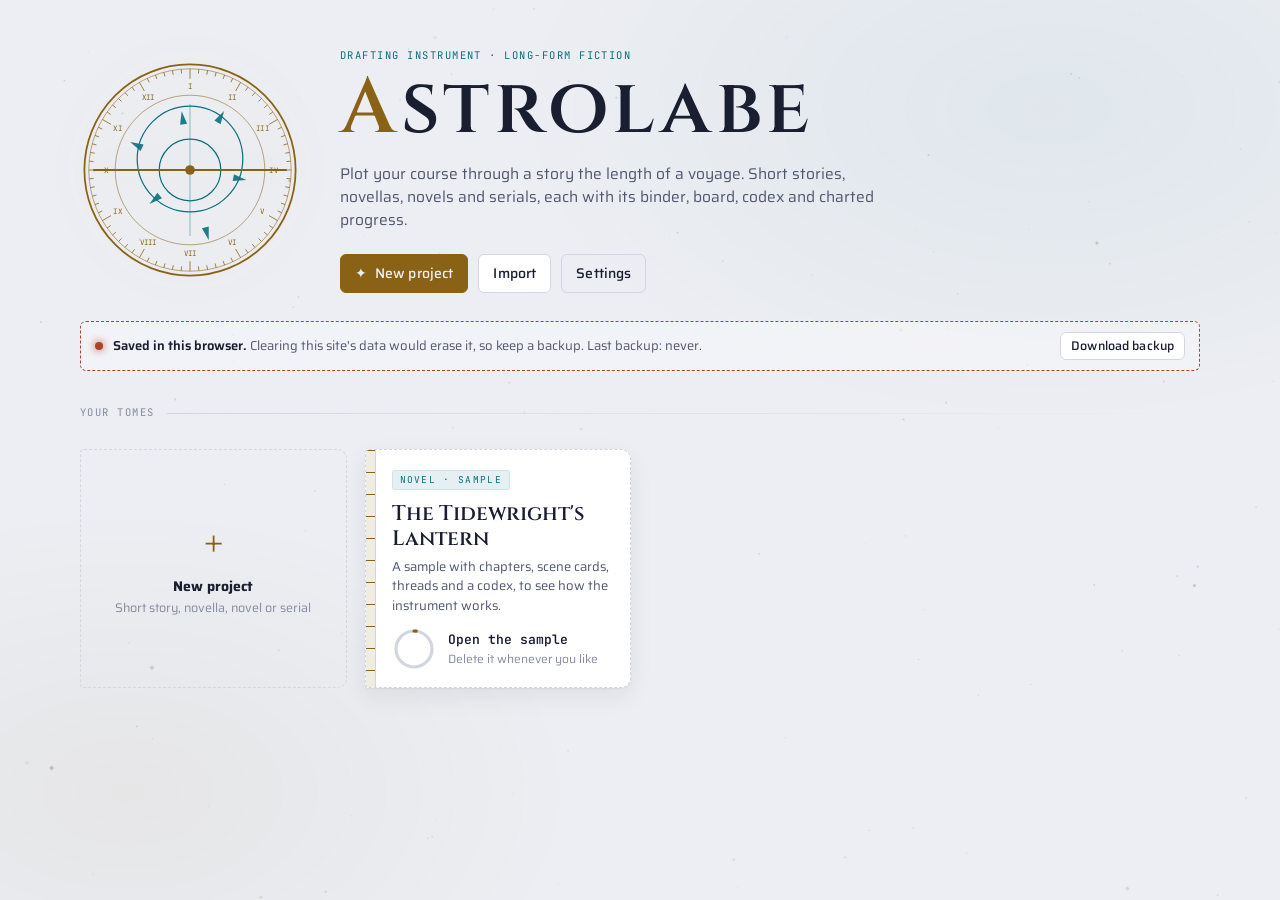
==== commit 5dc55004: "Astrolabe: retractable binder with peek, and panel shortcuts The binder now retracts on every screen" ====
--- a/apps/astrolabe/index.html
+++ b/apps/astrolabe/index.html
@@ -251,7 +251,7 @@
 
 /* ── Desk grid ──────────────────────────────────────── */
 .desk {
-  height: 100%; display: grid;
+  height: 100%; display: grid; position: relative; transition: grid-template-columns .26s cubic-bezier(.3, .7, .2, 1);
   grid-template-columns: var(--binder-w) minmax(0, 1fr) var(--insp-w);
   grid-template-rows: auto minmax(0, 1fr) auto;
   grid-template-areas: "top top top" "binder stage insp" "status status status";
@@ -259,7 +259,13 @@
 .desk.no-binder { grid-template-columns: 0 minmax(0, 1fr) var(--insp-w); }
 .desk.no-insp { grid-template-columns: var(--binder-w) minmax(0, 1fr) 0; }
 .desk.no-binder.no-insp { grid-template-columns: 0 minmax(0, 1fr) 0; }
-.desk.no-binder .binder, .desk.no-insp .inspector { visibility: hidden; }
+.binder, .inspector { transition: opacity .2s ease; }
+.desk.no-binder .binder, .desk.no-insp .inspector { visibility: hidden; opacity: 0; transition: opacity .16s ease, visibility 0s linear .26s; }
+@media (min-width: 901px) {
+  /* keep the panels' contents at full width while the column slides, so nothing squashes mid-motion */
+  .binder-head, .binder-scroll { min-width: calc(var(--binder-w) - 1px); }
+  .inspector > * { min-width: calc(var(--insp-w) - 33px); }
+}
 
 .topbar {
   grid-area: top; display: flex; align-items: center; gap: 8px; min-width: 0;
@@ -293,6 +299,10 @@
 .binder { grid-area: binder; display: flex; flex-direction: column; min-height: 0; min-width: 0; border-right: 1px solid var(--line); background: color-mix(in srgb, var(--panel) 92%, transparent); overflow: hidden; }
 .binder-head { display: flex; align-items: center; justify-content: space-between; gap: 6px; padding: 10px 12px 8px; border-bottom: 1px solid var(--line2); flex-wrap: wrap; }
 .binder-add { display: flex; gap: 4px; flex-wrap: wrap; }
+.binder-title { display: flex; align-items: center; gap: 4px; margin-left: -6px; }
+.binder-close { width: 26px; height: 26px; }
+.binder-close svg { width: 14px; height: 14px; }
+.binder-edge { display: none; }
 .binder-scroll { overflow-y: auto; flex: 1; padding: 6px 6px 40px; }
 .proj-row { display: flex; align-items: center; gap: 8px; width: 100%; border: 0; background: transparent; text-align: left; padding: 8px 8px; border-radius: 5px; color: var(--ink); }
 .proj-row:hover { background: var(--gild-soft); }
@@ -654,6 +664,20 @@
 
 .scrim { display: none; }
 
+/* ── Retracted binder: peek from the left edge ──────── */
+@media (min-width: 901px) and (hover: hover) {
+  .desk.no-binder .binder-edge, .desk.focus-mode .binder-edge {
+    display: block; grid-area: binder; position: absolute; inset: 0 auto 0 0; width: 12px; z-index: 6; cursor: e-resize;
+  }
+  .binder-edge::after { content: ""; position: absolute; left: 0; top: 30%; bottom: 30%; width: 2px; border-radius: 2px; background: var(--gild); opacity: 0; box-shadow: 0 0 10px var(--gild); transition: opacity .2s; }
+  .binder-edge:hover::after { opacity: .7; }
+  .desk.peek-binder .binder {
+    visibility: visible; opacity: 1; position: absolute; inset: 0 auto 0 0; width: var(--binder-w); z-index: 7;
+    background: var(--panel); box-shadow: 8px 0 32px rgba(0, 0, 0, .28); transition: opacity .14s ease;
+  }
+  .desk.peek-binder .binder-edge { display: none; }
+}
+
 /* ── Responsive ─────────────────────────────────────── */
 @media (max-width: 1180px) {
   :root { --insp-w: 290px; --binder-w: 256px; }
@@ -665,6 +689,8 @@
 @media (max-width: 900px) {
   .desk, .desk.no-binder, .desk.no-insp, .desk.no-binder.no-insp { grid-template-columns: minmax(0, 1fr); grid-template-areas: "top" "stage" "status"; }
   .narrow-only { display: inline-grid; }
+  .binder-close { display: none; }
+  .binder-title { margin-left: 0; }
   .binder, .inspector {
     position: fixed; top: 0; bottom: 0; z-index: 30; width: min(320px, 88vw); visibility: visible !important;
     transition: transform .22s ease-out; box-shadow: var(--shadow); background: var(--panel);
@@ -746,8 +772,8 @@
   <div id="desk" class="desk" hidden>
     <header class="topbar">
       <button class="iconbtn home" id="btnLibrary" type="button" title="Back to the library" aria-label="Back to the library"><span data-astro="mini"></span></button>
-      <button class="iconbtn narrow-only" id="btnBinder" type="button" title="Binder" aria-label="Toggle binder">
-        <svg viewBox="0 0 24 24" aria-hidden="true"><path d="M4 6h16M4 12h10M4 18h13"/></svg>
+      <button class="iconbtn" id="btnBinder" type="button" title="Binder (Ctrl+\)" aria-label="Show or hide the binder" aria-controls="binder">
+        <svg viewBox="0 0 24 24" aria-hidden="true"><rect x="3.5" y="4.5" width="17" height="15" rx="1.5"/><path d="M9.5 4.5v15"/></svg>
       </button>
       <div class="proj-id">
         <span class="proj-title" id="projTitle"></span>
@@ -772,7 +798,7 @@
         <button class="iconbtn" id="btnSettings" type="button" title="Settings" aria-label="Settings">
           <svg viewBox="0 0 24 24" aria-hidden="true"><circle cx="12" cy="12" r="3"/><path d="M12 2.5v3M12 18.5v3M2.5 12h3M18.5 12h3M5.3 5.3l2.1 2.1M16.6 16.6l2.1 2.1M5.3 18.7l2.1-2.1M16.6 7.4l2.1-2.1"/></svg>
         </button>
-        <button class="iconbtn" id="btnInspector" type="button" title="Inspector" aria-label="Toggle inspector">
+        <button class="iconbtn" id="btnInspector" type="button" title="Inspector (Ctrl+Shift+\)" aria-label="Show or hide the inspector" aria-controls="inspector">
           <svg viewBox="0 0 24 24" aria-hidden="true"><rect x="3.5" y="4.5" width="17" height="15" rx="1.5"/><path d="M14.5 4.5v15"/></svg>
         </button>
       </div>
@@ -780,7 +806,8 @@
 
     <aside class="binder" id="binder" aria-label="Binder">
       <div class="binder-head">
-        <span class="hud">Binder</span>
+        <span class="binder-title"><button class="iconbtn binder-close" id="binderClose" type="button" title="Retract the binder (Ctrl+\)" aria-label="Retract the binder">
+          <svg viewBox="0 0 24 24" aria-hidden="true"><path d="M13 6l-6 6 6 6M19 6l-6 6 6 6"/></svg></button><span class="hud">Binder</span></span>
         <div class="binder-add">
           <button class="chip" type="button" data-add="scene" title="New scene (Ctrl+Alt+N)">+ Scene</button>
           <button class="chip" type="button" data-add="chapter" id="addChapterBtn">+ Chapter</button>
@@ -794,6 +821,7 @@
       </div>
     </aside>
 
+    <div class="binder-edge" id="binderEdge" aria-hidden="true"></div>
     <main class="stage" id="stage"></main>
 
     <aside class="inspector" id="inspector" aria-label="Inspector"></aside>
@@ -2287,10 +2315,12 @@
     renderLibrary(); document.title = "Astrolabe";
   }
   function showDesk() {
-    $("#library").hidden = true; $("#desk").hidden = false;
     const d = $("#desk");
     d.classList.toggle("no-binder", !!lsGet("hideBinder", false));
     d.classList.toggle("no-insp", !!lsGet("hideInsp", false));
+    d.classList.remove("peek-binder");
+    $("#library").hidden = true; d.hidden = false;
+    syncPanelButtons();
     renderBinder(); setMode(S.mode, true); renderInspector(); renderStatus();
     document.title = P().title + " · Astrolabe";
   }
@@ -2319,7 +2349,7 @@
     renderBinder();
     if (opts.mode && opts.mode !== S.mode) setMode(opts.mode); else if (S.mode === "write" || S.mode === "board") renderStage();
     renderInspector(); renderStatus();
-    $("#desk").classList.remove("show-binder");
+    if ($("#desk").classList.contains("show-binder")) { $("#desk").classList.remove("show-binder"); syncPanelButtons(); }
   }
   const openScene = id => select(id, { mode: "write" });
 
@@ -2804,6 +2834,8 @@
           <kbd>Ctrl K</kbd><span>Command palette: jump to any scene, entry or action</span>
           <kbd>Ctrl S</kbd><span>Save now (saving is also automatic)</span>
           <kbd>Ctrl Shift S</kbd><span>Snapshot the current scene</span>
+          <kbd>Ctrl \\</kbd><span>Retract or bring back the binder (rest the pointer on the left edge to peek)</span>
+          <kbd>Ctrl Shift \\</kbd><span>Retract or bring back the inspector</span>
           <kbd>Ctrl Shift F</kbd><span>Focus mode</span>
           <kbd>Ctrl Alt N</kbd><span>New scene after this one</span>
           <kbd>Ctrl Shift Enter</kbd><span>Scene break</span>
@@ -3024,6 +3056,7 @@
       ["New " + labelOf("chapter").toLowerCase(), "+", () => { const n = addNode("chapter"); renderBinder(); select(n.id); renameInline(n.id); }],
       ["New " + labelOf("part").toLowerCase(), "+", () => { const n = addNode("part"); renderBinder(); select(n.id); renameInline(n.id); }],
       ["New codex entry", "✶", () => Views.act("codex-new")],
+      ["Show or hide the binder", "◧", () => toggleBinder(), "Ctrl+\\"], ["Show or hide the inspector", "◨", () => toggleInspector(), "Ctrl+Shift+\\"],
       ["Focus mode", "◎", () => toggleFocus(), "Ctrl+Shift+F"], ["Typewriter scrolling", "≡", () => toggleTypewriter()],
       ["Take snapshot", "◫", () => snapshotActive(), "Ctrl+Shift+S"], ["Start a 25-minute sprint", "◷", () => startSprint(25)],
       ["Export…", "↧", () => exportDialog()], ["Download backup", "↧", () => backupAll()], ["Settings", "⚙", () => settingsDialog()], ["Back to the library", "⌂", () => showLibrary()],
@@ -3074,19 +3107,71 @@
     if (j !== i || i < 0) openScene(order[j < 0 ? 0 : j]);
   }
 
+  /* ═════ Retractable side panels ═════ */
+  const narrow = () => matchMedia("(max-width: 900px)").matches;
+  function syncPanelButtons() {
+    const d = $("#desk"), wide = !narrow();
+    const b = wide ? !d.classList.contains("no-binder") : d.classList.contains("show-binder");
+    const i = wide ? !d.classList.contains("no-insp") : d.classList.contains("show-insp");
+    $("#btnBinder").classList.toggle("on", b); $("#btnBinder").setAttribute("aria-pressed", String(b));
+    $("#btnInspector").classList.toggle("on", i); $("#btnInspector").setAttribute("aria-pressed", String(i));
+  }
+  function returnFocus(panel) {
+    if (!panel.contains(document.activeElement)) return;
+    const pr = S.active && $(`.prose[data-id="${CSS.escape(S.active)}"]`);
+    if (pr) Editor.placeCaret(pr, true); else document.activeElement.blur();
+  }
+  function toggleBinder(hide) {
+    const d = $("#desk");
+    if (narrow()) { d.classList.toggle("show-binder", hide === undefined ? undefined : !hide); d.classList.remove("show-insp"); syncPanelButtons(); return; }
+    if (S.focus && hide === undefined) { toggleFocus(false); d.classList.remove("no-binder"); lsSet("hideBinder", false); syncPanelButtons(); return; }
+    const h = hide === undefined ? !d.classList.contains("no-binder") : hide;
+    d.classList.toggle("no-binder", h); d.classList.remove("peek-binder"); lsSet("hideBinder", h);
+    if (h) returnFocus($("#binder"));
+    syncPanelButtons();
+  }
+  function toggleInspector(hide) {
+    const d = $("#desk");
+    if (narrow()) { d.classList.toggle("show-insp", hide === undefined ? undefined : !hide); d.classList.remove("show-binder"); renderInspector(); syncPanelButtons(); return; }
+    if (S.focus && hide === undefined) { toggleFocus(false); d.classList.remove("no-insp"); lsSet("hideInsp", false); syncPanelButtons(); return; }
+    const h = hide === undefined ? !d.classList.contains("no-insp") : hide;
+    d.classList.toggle("no-insp", h); lsSet("hideInsp", h);
+    if (h) returnFocus($("#inspector")); else renderInspector();
+    syncPanelButtons();
+  }
+  /* While the binder is retracted, resting the pointer on the left edge slides it out over the page. */
+  function bindPeek() {
+    const d = $("#desk"), edge = $("#binderEdge"), b = $("#binder");
+    let enterT = 0, leaveT = 0;
+    const retracted = () => d.classList.contains("no-binder") || d.classList.contains("focus-mode");
+    const close = () => { clearTimeout(leaveT); clearTimeout(enterT); d.classList.remove("peek-binder"); };
+    edge.addEventListener("mouseenter", () => { clearTimeout(enterT); enterT = setTimeout(() => { if (retracted()) d.classList.add("peek-binder"); }, 220); });
+    edge.addEventListener("mouseleave", () => clearTimeout(enterT));
+    edge.addEventListener("click", () => { if (retracted()) d.classList.add("peek-binder"); });
+    b.addEventListener("mouseenter", () => clearTimeout(leaveT));
+    b.addEventListener("mouseleave", () => {
+      if (!d.classList.contains("peek-binder")) return;
+      leaveT = setTimeout(() => {
+        if (!$("#ctx").hidden || (b.contains(document.activeElement) && document.activeElement.matches("input"))) return;
+        close();
+      }, 350);
+    });
+    document.addEventListener("mousedown", e => { if (d.classList.contains("peek-binder") && !b.contains(e.target) && !e.target.closest("#ctx")) close(); });
+    S.closePeek = () => { if (!d.classList.contains("peek-binder")) return false; close(); return true; };
+  }
+
   /* ═════ Topbar & status bar wiring ═════ */
   function bindChrome() {
     $("#btnLibrary").onclick = () => showLibrary();
     $("#btnPalette").onclick = () => palette();
     $("#btnExport").onclick = () => exportDialog();
     $("#btnSettings").onclick = () => settingsDialog();
-    $("#btnInspector").onclick = () => {
-      const d = $("#desk");
-      if (matchMedia("(max-width: 900px)").matches) { d.classList.toggle("show-insp"); d.classList.remove("show-binder"); renderInspector(); return; }
-      d.classList.toggle("no-insp"); lsSet("hideInsp", d.classList.contains("no-insp"));
-    };
-    $("#btnBinder").onclick = () => { const d = $("#desk"); d.classList.toggle("show-binder"); d.classList.remove("show-insp"); };
-    $("#scrim").onclick = () => $("#desk").classList.remove("show-binder", "show-insp");
+    $("#btnInspector").onclick = () => toggleInspector();
+    $("#btnBinder").onclick = () => toggleBinder();
+    $("#binderClose").onclick = () => toggleBinder(true);
+    bindPeek();
+    matchMedia("(max-width: 900px)").addEventListener("change", () => { $("#desk").classList.remove("show-binder", "show-insp", "peek-binder"); syncPanelButtons(); });
+    $("#scrim").onclick = () => { $("#desk").classList.remove("show-binder", "show-insp"); syncPanelButtons(); };
     $("#modes").addEventListener("click", e => { const b = e.target.closest("[data-mode]"); if (b) setMode(b.dataset.mode); });
     $("#modes").addEventListener("keydown", e => {
       if (e.key !== "ArrowRight" && e.key !== "ArrowLeft") return;
@@ -3127,7 +3212,7 @@
     toast, modal, ask, ctxMenu, closeCtx, closeTopModal, saveFile,
     showLibrary, showDesk, setMode, renderStage, select, openScene,
     renderBinder, markBinderActive, updateLabels, updateCounts, renderInspector, renderInspectorSoon, refreshMentions,
-    renderStatus, toggleFocus, toggleTypewriter, palette, settingsDialog, exportDialog, snapshotActive, stepScene, renameInline, backupAll,
+    renderStatus, toggleFocus, toggleBinder, toggleInspector, syncPanelButtons, toggleTypewriter, palette, settingsDialog, exportDialog, snapshotActive, stepScene, renameInline, backupAll,
     renderLibrary, newProjectDialog,
     bind() { bindBinder(); bindInspector(); bindLibrary(); bindChrome(); },
   };
@@ -3154,6 +3239,7 @@
     if (e.key === "Escape") {
       if (UI.closeCtx()) return;
       if (UI.closeTopModal()) return;
+      if (S.closePeek && S.closePeek()) return;
       if (S.focus) { UI.toggleFocus(false); return; }
       const d = $("#desk"); if (d.classList.contains("show-binder") || d.classList.contains("show-insp")) { d.classList.remove("show-binder", "show-insp"); return; }
       return;
@@ -3161,6 +3247,7 @@
     if ($("#desk").hidden || !P()) { if (mod && k === "s") e.preventDefault(); return; }
     if ($("#modalRoot").childElementCount) return;
     if (mod && k === "k") { e.preventDefault(); UI.palette(); return; }
+    if (mod && e.code === "Backslash") { e.preventDefault(); if (e.shiftKey) UI.toggleInspector(); else UI.toggleBinder(); return; }
     if (mod && !e.shiftKey && k === "s") { e.preventDefault(); flushAll(); Store.drain(4000).then(ok => UI.toast(ok ? "Saved." : "Still saving. Your work is queued and will retry.", { err: !ok })); return; }
     if (mod && e.shiftKey && k === "s") { e.preventDefault(); UI.snapshotActive(); return; }
     if (mod && e.shiftKey && k === "f") { e.preventDefault(); UI.toggleFocus(); return; }
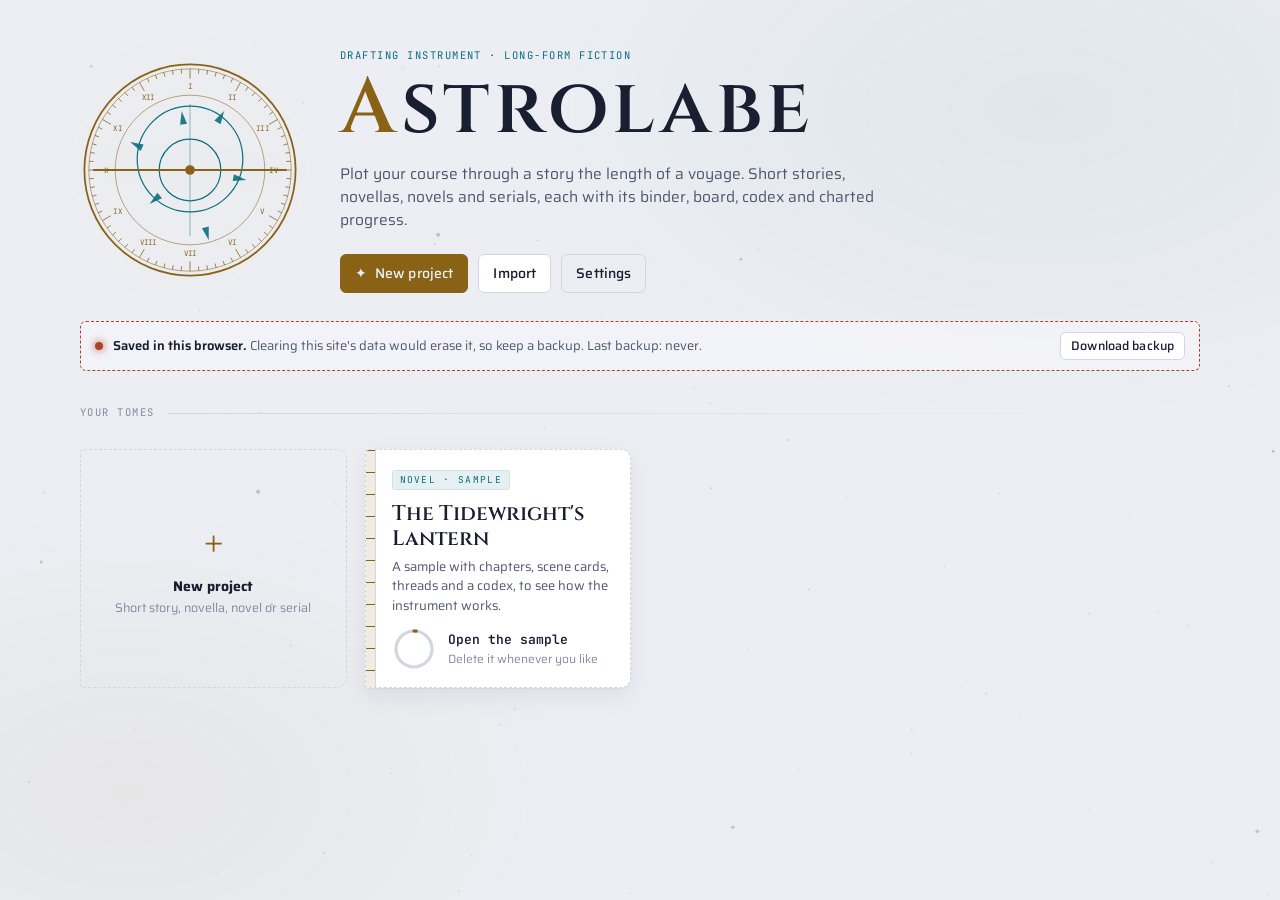
==== commit 4c6ff606: "Astrolabe: stop tabs overwriting each other, make cloud saves atomic, clean imported backups - Each " ====
--- a/apps/astrolabe/index.html
+++ b/apps/astrolabe/index.html
@@ -851,6 +851,7 @@
   const d = (...a) => { args = a; clearTimeout(t); t = setTimeout(() => { t = null; fn(...args); }, ms); };
   d.flush = () => { if (t) { clearTimeout(t); t = null; fn(...args); } };
   d.pending = () => !!t;
+  d.cancel = () => { clearTimeout(t); t = null; };
   return d;
 }
 function throttle(fn, ms) {
@@ -1035,10 +1036,10 @@
    cloud  → claude.ai artifact database, each writer's own private subtree (data/users/<id>/…)
    local  → IndexedDB in this browser
    memory → nothing survives a reload (last resort; the UI says so loudly)
-   Keys: meta · p.<pid> project · c.<pid> codex · t.<pid>.<nid> scene text · s.<pid>.<nid> snapshots */
+   Keys: meta · p.<pid> project · r.<pid> its revision · c.<pid> codex · t.<pid>.<nid> scene text · s.<pid>.<nid> snapshots */
 const Store = (() => {
   let be = null;
-  const pending = new Map(), inflight = new Set();
+  const pending = new Map(), inflight = new Map(); // key → the write waiting, and the write on its way
   let failures = 0, lastError = "", listeners = [];
   const CHUNK = 60000; // characters per cloud document (worst case ~180 KB of UTF-8, under the 256 KB cap)
 
@@ -1090,42 +1091,58 @@
     const col = db.collection("data/users/" + id);
     await withTimeout(col.doc("meta").get(), 10000, "Cloud store");
     const getRaw = async k => { const s = await col.doc(k).get(); return s.exists ? s.data() : undefined; };
-    const known = new Map(); // key → number of chunk documents it currently spans
-    const chunksOf = async k => { if (!known.has(k)) { const d = await getRaw(k); known.set(k, (d && d.chunks) || 0); } return known.get(k); };
+    /* A value too long for one document is cut into parts. Each write puts its parts under a fresh
+       generation name and only then points the head document at them, so a reader always finds either
+       the old value or the new one whole, even if this page closes halfway through a write. */
+    const known = new Map(); // key → { n, gen }: the parts it currently spans
+    const partKey = (k, gen, i) => (gen ? k + "~" + gen + "~" + i : k + "~" + i); // no gen: written by an older version
+    const note = (k, d) => { const s = { n: (d && d.chunks) || 0, gen: (d && d.gen) || "" }; known.set(k, s); return s; };
+    const spanOf = async k => known.get(k) || note(k, await getRaw(k));
+    const dropParts = async (k, s) => { // best effort: a part left behind is only clutter
+      for (let i = 0; i < s.n; i++) { try { await col.doc(partKey(k, s.gen, i)).delete(); } catch { /* unreferenced */ } }
+    };
     return {
       kind: "cloud",
       async get(k) {
-        const d = await getRaw(k);
-        if (!d) { known.set(k, 0); return undefined; }
-        known.set(k, d.chunks || 0);
-        let json = d.v;
-        if (d.chunks) {
-          const parts = await Promise.all(Array.from({ length: d.chunks }, (_, i) => getRaw(k + "~" + i)));
-          if (parts.some(p => !p)) throw new Error("A part of " + k + " is missing");
-          json = parts.map(p => p.v).join("");
+        for (let attempt = 0; ; attempt++) {
+          const d = await getRaw(k);
+          const s = note(k, d);
+          if (!d) return undefined;
+          let json = d.v;
+          if (s.n) {
+            const parts = await Promise.all(Array.from({ length: s.n }, (_, i) => getRaw(partKey(k, s.gen, i))));
+            if (parts.some(p => !p)) { // another tab may have replaced the value between our two reads
+              if (attempt < 2) { await new Promise(r => setTimeout(r, 300)); continue; }
+              throw new Error("A part of " + k + " is missing");
+            }
+            json = parts.map(p => p.v).join("");
+          }
+          // Damaged data must never read as "nothing here": the caller would start afresh and save over it.
+          try { return JSON.parse(json); } catch { throw new Error("The stored copy of " + k + " is damaged"); }
         }
-        try { return JSON.parse(json); } catch { return undefined; }
       },
       async set(k, v) {
         const json = JSON.stringify(v);
-        const prevChunks = await chunksOf(k);
+        const prev = await spanOf(k);
         if (json.length <= CHUNK) {
           await col.doc(k).set({ v: json, t: Date.now() });
-          for (let i = 0; i < prevChunks; i++) await col.doc(k + "~" + i).delete();
-          known.set(k, 0);
+          known.set(k, { n: 0, gen: "" });
+          await dropParts(k, prev);
           return;
         }
-        const n = Math.ceil(json.length / CHUNK);
-        for (let i = 0; i < n; i++) await col.doc(k + "~" + i).set({ v: json.slice(i * CHUNK, (i + 1) * CHUNK) });
-        await col.doc(k).set({ chunks: n, t: Date.now() });
-        for (let i = n; i < prevChunks; i++) await col.doc(k + "~" + i).delete();
-        known.set(k, n);
+        const n = Math.ceil(json.length / CHUNK), gen = uid();
+        let done = 0;
+        try { for (; done < n; done++) await col.doc(partKey(k, gen, done)).set({ v: json.slice(done * CHUNK, (done + 1) * CHUNK) }); }
+        catch (e) { await dropParts(k, { n: done + 1, gen }); throw e; } // the head still points at the old parts
+        await col.doc(k).set({ chunks: n, gen, t: Date.now() });
+        known.set(k, { n, gen });
+        await dropParts(k, prev);
       },
       async del(k) {
-        const n = await chunksOf(k);
-        for (let i = 0; i < n; i++) await col.doc(k + "~" + i).delete();
+        const s = await spanOf(k);
         await col.doc(k).delete();
-        known.set(k, 0);
+        known.set(k, { n: 0, gen: "" });
+        await dropParts(k, s);
       },
     };
   }
@@ -1133,7 +1150,7 @@
   async function flushKey(k) {
     if (inflight.has(k)) return;
     while (pending.has(k)) {
-      const op = pending.get(k); pending.delete(k); inflight.add(k); emit();
+      const op = pending.get(k); pending.delete(k); inflight.set(k, op); emit();
       try {
         if (op.del) await be.del(k); else await be.set(k, op.v);
         failures = 0; lastError = "";
@@ -1160,7 +1177,8 @@
       be = memory(); return be.kind;
     },
     kind: () => be && be.kind,
-    get: k => (pending.has(k) ? Promise.resolve(pending.get(k).del ? undefined : structuredClone(pending.get(k).v)) : be.get(k)),
+    // A read sees this page's own latest write, whether it is still queued or already on its way.
+    get(k) { const op = pending.get(k) || inflight.get(k); return op ? Promise.resolve(op.del ? undefined : structuredClone(op.v)) : be.get(k); },
     put(k, v) { pending.set(k, { v: structuredClone(v) }); flushKey(k); emit(); },
     del(k) { pending.set(k, { del: true }); flushKey(k); emit(); },
     busy: () => pending.size > 0 || inflight.size > 0,
@@ -1184,12 +1202,15 @@
   texts: new Map(),          // nid → sanitized html (loaded lazily)
   mode: "write", sel: null, active: null, codexSel: null, codexCat: "all", codexQ: "",
   sessionStart: 0, sprint: null, focus: false,
+  rev: "",                   // revision of the project as this page loaded or last saved it
+  conflict: false,           // true while the writer decides what to do about a newer copy elsewhere
 };
 let IX = { parent: {}, coord: {}, total: {}, order: [], chapters: [], depthOf: {} };
 
 const P = () => S.project;
 const node = id => (S.project && S.project.nodes[id]) || null;
 const labelOf = type => type === "scene" ? "Scene" : FORMS[P().form][type];
+const keyR = pid => "r." + pid;
 const keyP = pid => "p." + pid, keyC = pid => "c." + pid, keyT = (pid, nid) => "t." + pid + "." + nid, keyS = (pid, nid) => "s." + pid + "." + nid;
 const RANK = { part: 3, chapter: 2, scene: 1 };
 
@@ -1243,30 +1264,88 @@
   return scenesUnder(id).reduce((a, s) => a + (node(s).target || 0), 0);
 }
 
-/* ── Persistence ── */
-const saveProjectSoon = debounce(() => saveProject(), 1200);
-const saveCodexSoon = debounce(() => saveCodex(), 900);
+/* ── Persistence ──
+   Several tabs or devices can have the same archive open. Each save of a project stamps it with a new
+   revision (in the project, and in the small r.<pid> record that is cheap to check). Before a save, and
+   whenever this page comes back into view, the stored revision is compared with the one this page
+   holds: if another writer has saved since, this page reloads or asks, and never quietly overwrites. */
+const saveProjectSoon = debounce(() => guardedSave(), 1200);
 const saveMetaSoon = debounce(() => saveMeta(), 800);
+let codexDirty = false;
+const saveCodexSoon = () => { codexDirty = true; saveProjectSoon(); };
+function dropLocalChanges() { saveProjectSoon.cancel(); codexDirty = false; if (typeof Editor !== "undefined") Editor.discard(); }
+const localChanges = () => saveProjectSoon.pending() || codexDirty || (typeof Editor !== "undefined" && Editor.isDirty());
 function summaryOf(p) {
   return { id: p.id, title: p.title, subtitle: p.subtitle || "", author: p.author || "", form: p.form, words: IX.total.root || 0, target: p.goal.words || 0, updated: p.updated, created: p.created, sample: !!p.sample };
 }
+async function storedRev(pid) { const r = await Store.get(keyR(pid)); return (r && r.rev) || ""; }
+async function guardedSave() {
+  const p = P(); if (!p || S.conflict) return;
+  let theirs = S.rev;
+  try { theirs = await storedRev(p.id); } catch { /* cannot check; the write queue reports and retries failures */ }
+  if (P() !== p || S.conflict) return;
+  if (theirs !== S.rev) { UI.changedElsewhere(theirs, true); return; }
+  saveProject();
+}
 function saveProject() {
-  const p = P(); if (!p) return;
-  p.updated = now();
+  const p = P(); if (!p || S.conflict) return;
+  p.updated = now(); p.rev = S.rev = uid();
   Store.put(keyP(p.id), p);
-  const i = S.meta.projects.findIndex(x => x.id === p.id);
-  const sum = summaryOf(p);
+  Store.put(keyR(p.id), { rev: S.rev, t: p.updated });
+  if (codexDirty && S.codex) { codexDirty = false; Store.put(keyC(p.id), S.codex); }
+  metaUpsert(summaryOf(p));
+  saveMetaSoon();
+}
+function touch() { reindex(); saveProjectSoon(); }
+/* Selection and view are kept per browser, not in the project: looking around is not an edit. */
+function saveView() { if (P()) lsSet("view." + P().id, { sel: S.sel, mode: S.mode }); }
+
+/* The library list is shared by every tab too, so it is never written from memory alone: each save
+   re-reads the stored list and applies only what this page added, changed or removed. */
+let metaBase = null;             // the stored list as last read or written; null until a read has succeeded
+const metaUp = new Set(), metaRm = new Set();
+let metaChain = Promise.resolve();
+function metaUpsert(sum) {
+  const i = S.meta.projects.findIndex(x => x.id === sum.id);
   if (i < 0) S.meta.projects.push(sum); else S.meta.projects[i] = sum;
-  saveMetaSoon();
-}
-function saveCodex() { if (P() && S.codex) Store.put(keyC(P().id), S.codex); }
-function saveMeta() { Store.put("meta", S.meta); }
-function touch() { reindex(); saveProjectSoon(); }
-
+  metaUp.add(sum.id); metaRm.delete(sum.id);
+}
+function metaRemove(id) {
+  S.meta.projects = S.meta.projects.filter(x => x.id !== id);
+  metaRm.add(id); metaUp.delete(id);
+}
+function mergedProjects() {
+  const list = metaBase.filter(x => !metaRm.has(x.id) && !metaUp.has(x.id));
+  for (const x of S.meta.projects) if (metaUp.has(x.id)) list.push(x);
+  return list;
+}
+async function readMeta() {
+  const m = await Store.get("meta");
+  metaBase = (m && Array.isArray(m.projects) ? m.projects : []).filter(x => x && x.id);
+  S.meta.projects = mergedProjects();
+  return m;
+}
+/* Write the list now, against the copy last read. Refuses if the library has never been read. */
+function writeMeta() {
+  if (!metaBase) return false;
+  S.meta.projects = mergedProjects(); metaBase = S.meta.projects.slice();
+  metaUp.clear(); metaRm.clear();
+  Store.put("meta", S.meta);
+  return true;
+}
+function saveMeta() {
+  metaChain = metaChain.then(async () => {
+    try { await readMeta(); } catch (e) { console.warn("library not re-read before saving", e); }
+    if (!writeMeta()) saveMetaSoon();
+  });
+  return metaChain;
+}
 async function loadMeta() {
-  const m = await Store.get("meta");
-  if (m && m.projects) S.meta = { ...S.meta, ...m, settings: { ...DEFAULT_SETTINGS, ...(m.settings || {}) } };
-}
+  const m = await readMeta();
+  if (m) S.meta = { ...S.meta, ...m, projects: S.meta.projects, settings: { ...DEFAULT_SETTINGS, ...(m.settings || {}) } };
+}
+async function refreshMeta() { try { await readMeta(); return true; } catch { return false; } }
+
 async function openProject(pid) {
   flushAll();
   const p = await Store.get(keyP(pid));
@@ -1274,8 +1353,10 @@
   const c = (await Store.get(keyC(pid))) || { entries: [] };
   normalizeProject(p);
   S.project = p; S.codex = c; S.texts = new Map();
-  S.sel = p.sel && p.nodes[p.sel] ? p.sel : null; S.active = null; S.codexSel = null;
-  S.mode = p.mode || "write";
+  S.rev = p.rev || ""; S.conflict = false; codexDirty = false;
+  const view = lsGet("view." + pid, null) || { sel: p.sel, mode: p.mode }; // where this browser last was in it
+  S.sel = view.sel && p.nodes[view.sel] ? view.sel : null; S.active = null; S.codexSel = null;
+  S.mode = view.mode || "write";
   reindex();
   S.sessionStart = projectWords();
   lsSet("last", pid);
@@ -1286,8 +1367,11 @@
   p.sprints = p.sprints || [];
   for (const n of Object.values(p.nodes)) { n.threads = n.threads || []; if (n.type !== "scene") n.children = n.children || []; if (n.include === undefined) n.include = true; }
 }
-function flushAll() {
-  saveProjectSoon.flush(); saveCodexSoon.flush(); saveMetaSoon.flush();
+/* Write out everything still waiting. `leaving` is for a page about to close: nothing can be
+   awaited there, so the library list is written against the copy last read instead of a fresh one. */
+function flushAll(leaving = false) {
+  if (saveProjectSoon.pending() || codexDirty) { saveProjectSoon.cancel(); saveProject(); }
+  if (saveMetaSoon.pending() || metaUp.size || metaRm.size) { saveMetaSoon.cancel(); if (leaving) writeMeta(); else saveMeta(); }
   if (typeof Editor !== "undefined") Editor.flush();
 }
 
@@ -1640,6 +1724,75 @@
   return p;
 }
 
+/* ── Backups from outside ──
+   A backup file may come from anyone, and its ids, labels and prose end up in the page's markup. So a
+   restored project is rebuilt field by field: ids must be plain, the tree must be a tree, numbers must
+   be numbers, and all prose goes through the same cleaner as pasted text. Returns null if the item is
+   not a project at all. */
+const ID_RE = /^[A-Za-z0-9]{1,40}$/, DAY_RE = /^\d{4}-\d{2}-\d{2}$/;
+const okId = id => typeof id === "string" && ID_RE.test(id) && !(id in Object.prototype);
+const asStr = (v, max = 20000) => (typeof v === "string" ? v : v == null || typeof v === "object" ? "" : String(v)).slice(0, max);
+const asNum = v => { const n = Math.round(Number(v)); return Number.isFinite(n) ? n : 0; };
+const asList = v => (Array.isArray(v) ? v : []);
+function cleanBackupItem(it) {
+  const src = it && it.project;
+  if (!src || typeof src !== "object" || !okId(src.id) || !src.nodes || typeof src.nodes !== "object") return null;
+  const threads = asList(src.threads).filter(t => t && okId(t.id)).map((t, i) => ({ id: t.id, name: asStr(t.name, 200), color: /^#[0-9a-f]{6}$/i.test(t.color) ? t.color : THREAD_COLORS[i % THREAD_COLORS.length] }));
+  const tids = new Set(threads.map(t => t.id));
+  const nodes = {};
+  for (const [id, n] of Object.entries(src.nodes)) {
+    if (!okId(id) || !n || typeof n !== "object" || !Object.hasOwn(RANK, n.type)) continue;
+    const c = {
+      id, type: n.type, title: asStr(n.title, 500), status: Object.hasOwn(STATUS_IX, n.status) ? n.status : "seed",
+      synopsis: asStr(n.synopsis), notes: asStr(n.notes, 200000), words: Math.max(0, asNum(n.words)), include: n.include !== false,
+      threads: asList(n.threads).filter(x => tids.has(x)), pov: asStr(n.pov, 500), place: asStr(n.place, 500), when: asStr(n.when, 500),
+      target: Math.max(0, asNum(n.target)), lastSnap: Math.max(0, asNum(n.lastSnap)),
+    };
+    if (n.collapsed) c.collapsed = true;
+    if (n.type !== "scene") c.children = asList(n.children);
+    if (n.type === "chapter" && (n.release !== undefined || n.published !== undefined)) { c.release = DAY_RE.test(n.release) ? n.release : ""; c.published = !!n.published; }
+    nodes[id] = c;
+  }
+  // Keep each node once, under a parent that may hold it; anything unreachable is dropped.
+  const seen = new Set();
+  const adopt = (ids, rank) => asList(ids).filter(id => {
+    if (!okId(id) || !Object.hasOwn(nodes, id) || seen.has(id) || RANK[nodes[id].type] >= rank) return false;
+    seen.add(id);
+    const n = nodes[id]; if (n.children) n.children = adopt(n.children, RANK[n.type]);
+    return true;
+  });
+  const root = adopt(src.root, 4);
+  const trashed = asList(src.trash).filter(t => t && adopt([t.id], 4).length);
+  const trash = trashed.map(t => ({ id: t.id, parent: seen.has(t.parent) ? t.parent : null, index: asNum(t.index), t: asNum(t.t), title: nodes[t.id].title, type: nodes[t.id].type }));
+  for (const id of Object.keys(nodes)) if (!seen.has(id)) delete nodes[id];
+  const history = {};
+  if (src.history && typeof src.history === "object") for (const [k, v] of Object.entries(src.history)) if (DAY_RE.test(k)) history[k] = asNum(v);
+  const g = src.goal && typeof src.goal === "object" ? src.goal : {};
+  const form = Object.hasOwn(FORMS, src.form) ? src.form : "novel";
+  const project = {
+    id: src.id, v: 1, title: asStr(src.title, 500) || "Untitled", subtitle: asStr(src.subtitle, 500), author: asStr(src.author, 500),
+    logline: asStr(src.logline), notes: asStr(src.notes, 200000), form, created: asNum(src.created) || now(), updated: asNum(src.updated) || now(), sample: !!src.sample,
+    goal: { words: g.words === undefined ? FORMS[form].target : Math.max(0, asNum(g.words)), daily: g.daily === undefined ? FORMS[form].daily : Math.max(0, asNum(g.daily)), deadline: DAY_RE.test(g.deadline) ? g.deadline : "" },
+    nodes, root, threads, history, trash,
+    sprints: asList(src.sprints).filter(s => s && typeof s === "object").slice(-200).map(s => ({ t: asNum(s.t), min: Math.max(1, asNum(s.min)), words: asNum(s.words) })),
+    sel: seen.has(src.sel) ? src.sel : null, mode: ["write", "board", "outline", "threads", "codex", "progress"].includes(src.mode) ? src.mode : "write",
+  };
+  const cats = new Set(CODEX_CATS.map(c => c[0]));
+  const codex = { entries: asList(it.codex && it.codex.entries).filter(e => e && okId(e.id)).map(e => ({
+    id: e.id, cat: cats.has(e.cat) ? e.cat : "note", name: asStr(e.name, 500), aliases: asStr(e.aliases, 2000), summary: asStr(e.summary, 2000),
+    fields: asList(e.fields).filter(Array.isArray).map(f => [asStr(f[0], 500), asStr(f[1], 5000)]), body: asStr(e.body, 200000),
+  })) };
+  const isScene = id => Object.hasOwn(nodes, id) && nodes[id].type === "scene";
+  const texts = {}, snaps = {};
+  if (it.texts && typeof it.texts === "object") for (const [id, html] of Object.entries(it.texts)) if (isScene(id) && typeof html === "string") texts[id] = sanitizeProse(html);
+  if (it.snaps && typeof it.snaps === "object") for (const [id, list] of Object.entries(it.snaps)) {
+    if (!isScene(id)) continue;
+    const clean = asList(list).filter(s => s && typeof s === "object").slice(0, 30).map(s => ({ t: asNum(s.t), html: sanitizeProse(asStr(s.html, 5000000)), words: Math.max(0, asNum(s.words)), label: asStr(s.label, 100) }));
+    if (clean.length) snaps[id] = clean;
+  }
+  return { project, codex, texts, snaps };
+}
+
 /* ── editor: the manuscript page ───────────────────────────────────────────
    One contenteditable per scene. Selecting a chapter or part stacks its scenes
    into one continuous page; each scene still saves to its own record. */
@@ -1664,14 +1817,25 @@
     UI.updateCounts();
   }, 300);
 
-  function charBefore() {
+  /* The text of the current paragraph up to the caret. */
+  function textBefore() {
     const s = getSelection(); if (!s.rangeCount) return "";
     const r = s.getRangeAt(0); if (!r.collapsed) return "";
     const el = r.startContainer.nodeType === 1 ? r.startContainer : r.startContainer.parentElement;
     const scope = el.closest("p") || el.closest(".prose"); if (!scope) return "";
     const pre = document.createRange(); pre.selectNodeContents(scope);
     try { pre.setEnd(r.startContainer, r.startOffset); } catch { return ""; }
-    return pre.toString().slice(-1);
+    return pre.toString();
+  }
+  const charBefore = () => textBefore().slice(-1);
+  /* Which way a typed quote should face. After a dash it depends on whether speech is already open in
+     this paragraph: “Wait—” closes, but: he said—“Stop” opens. */
+  function quoteOpens(d, before) {
+    const prev = before.slice(-1);
+    if (!prev) return true;
+    if (!/[—–]/.test(prev)) return /[\s(\[{“‘]/.test(prev);
+    const count = re => (before.match(re) || []).length;
+    return d === '"' ? count(/“/g) <= count(/”/g) : count(/‘/g) <= count(/’(?!\p{L})/gu); // ’ inside a word is an apostrophe
   }
   function onBeforeInput(e) {
     if (!S.meta.settings.smart || e.inputType !== "insertText" || !e.data) return;
@@ -1689,8 +1853,7 @@
     }
     if (d !== '"' && d !== "'") return;
     e.preventDefault();
-    const prev = charBefore();
-    const open = !prev || /[\s(\[{—–“‘]/.test(prev);
+    const open = quoteOpens(d, textBefore());
     document.execCommand("insertText", false, d === '"' ? (open ? "“" : "”") : (open ? "‘" : "’"));
   }
   function onPaste(e) {
@@ -1779,7 +1942,15 @@
         <button class="btn gild" type="button" data-cmd="addscene">+ New scene</button></div></div>`;
       paintAstros(stage); return;
     }
-    await Promise.all(ids.map(getText));
+    try { await Promise.all(ids.map(getText)); }
+    catch (e) { // show the failure; an empty page here would invite typing over text that is still in storage
+      console.warn("scene text not loaded", e);
+      stage.innerHTML = `<div class="scroller"><div class="empty"><div class="astro-s" data-astro="small"></div>
+        <h3>This text could not be loaded</h3>
+        <p>${esc((e && e.message) || "Storage did not answer.")} Nothing has been changed. Check your connection and try again.</p>
+        <button class="btn gild" type="button" data-cmd="retry">Try again</button></div></div>`;
+      paintAstros(stage); return;
+    }
     const st = S.meta.settings, multi = ids.length > 1 || node(S.sel).type !== "scene";
     let html = "", lastCh = undefined;
     for (const id of ids) {
@@ -1830,6 +2001,8 @@
   return {
     render, bind, placeCaret,
     flush() { saveSoon.flush(); saveDirty(); },
+    isDirty: () => dirty.size > 0,
+    discard() { saveSoon.cancel(); dirty.clear(); },
     exec(cmd) {
       const el = document.activeElement && document.activeElement.closest && document.activeElement.closest(".prose");
       if (cmd === "bold" || cmd === "italic") { if (el) document.execCommand(cmd); return; }
@@ -2070,7 +2243,7 @@
         <p>Characters, places, factions, magic and machines, creatures, events and loose notes. Names and aliases you record here are spotted automatically in your scenes and shown in the inspector.</p>
         <button class="btn gild" type="button" data-act="codex-new">+ New entry</button></div></div>`;
     } else {
-      await loadAllTexts();
+      try { await loadAllTexts(); } catch (err) { console.warn("some scene text not loaded", err); }
       const app = appearances(e);
       main = `<div class="codex-entry" data-eid="${e.id}">
         <div style="display:flex;gap:10px;align-items:center"><span class="hud" style="color:var(--gild)">${catGlyph(e.cat)} ${esc(catName(e.cat))}</span><span style="flex:1"></span>
@@ -2313,6 +2486,48 @@
     flushAll(); S.focus = false;
     $("#desk").hidden = true; $("#library").hidden = false; $("#desk").classList.remove("focus-mode");
     renderLibrary(); document.title = "Astrolabe";
+    refreshMeta().then(ok => { if (ok && !$("#library").hidden) renderLibrary(); }); // pick up projects made in other tabs
+  }
+
+  /* ═════ The same archive open elsewhere ═════ */
+  let remoteBusy = false;
+  async function reloadProject(msg) {
+    const pid = P().id, sel = S.sel, mode = S.mode, active = S.active;
+    try { await openProject(pid); }
+    catch (e) {
+      console.warn("project not reloaded", e);
+      S.project = null; showLibrary();
+      toast("This project could not be reloaded. It may have been deleted in another tab or on another device.", { err: true, ms: 8000 });
+      return;
+    }
+    S.mode = mode; if (sel && node(sel)) S.sel = sel; if (active && node(active)) S.active = active;
+    showDesk(); if (msg) toast(msg, { ms: 6000 });
+  }
+  /* Another writer saved this project after this page loaded it. With nothing unsaved here, take the
+     newer copy; otherwise the writer chooses, because one of the two versions has to give way. */
+  async function changedElsewhere(theirs, unsaved) {
+    if (remoteBusy || S.conflict || !P()) return;
+    remoteBusy = true;
+    try {
+      if (!unsaved) { await reloadProject("Brought up to date: this project was changed in another tab or on another device."); return; }
+      S.conflict = true; // holds back project saves until there is an answer
+      const title = P().title;
+      const r = await ask("This project was changed somewhere else", `Another tab or device saved “${esc(title)}” after this page opened it, and this page has changes of its own. <b>Load the latest</b> drops what was changed here since it last saved. <b>Keep this version</b> replaces the other one, including any scenes added or moved there.`, [["Load the latest"], ["Keep this version", "danger"]]);
+      S.conflict = false;
+      if (!P()) return;
+      if (r === 0) { dropLocalChanges(); await reloadProject("Loaded the latest version."); }
+      else if (r === 1) { S.rev = theirs; saveProject(); toast("Kept this version."); }
+      else toast("Nothing was saved over. You will be asked again at the next change.", { ms: 6000 });
+    } finally { remoteBusy = false; }
+  }
+  /* Called when this page comes back into view. */
+  async function checkRemote() {
+    if (remoteBusy || S.conflict || !P()) return;
+    if (!$("#library").hidden) { if (await refreshMeta()) renderLibrary(); return; }
+    if ($("#desk").hidden) return;
+    const p = P(); let theirs;
+    try { theirs = await storedRev(p.id); } catch { return; }
+    if (P() === p && theirs !== S.rev) changedElsewhere(theirs, localChanges());
   }
   function showDesk() {
     const d = $("#desk");
@@ -2327,7 +2542,7 @@
   function setMode(m, force) {
     if (S.mode === "write" && m !== "write") Editor.flush();
     if (!force && m === S.mode) return;
-    S.mode = m; P().mode = m; saveProjectSoon();
+    S.mode = m; saveView();
     $$("#modes [data-mode]").forEach(b => { b.setAttribute("aria-selected", b.dataset.mode === m ? "true" : "false"); b.tabIndex = b.dataset.mode === m ? 0 : -1; });
     renderStage(); renderStatus();
   }
@@ -2341,11 +2556,11 @@
   }
   function select(id, opts = {}) {
     if (S.mode === "write") Editor.flush();
-    S.sel = id; P().sel = id;
+    S.sel = id;
     const n = id && node(id);
     S.active = n && n.type === "scene" ? id : null;
-    if (n) ancestors(id).forEach(a => { if (node(a).collapsed) node(a).collapsed = false; });
-    saveProjectSoon();
+    if (n) ancestors(id).forEach(a => { if (node(a).collapsed) { node(a).collapsed = false; saveProjectSoon(); } });
+    saveView();
     renderBinder();
     if (opts.mode && opts.mode !== S.mode) setMode(opts.mode); else if (S.mode === "write" || S.mode === "board") renderStage();
     renderInspector(); renderStatus();
@@ -2720,7 +2935,7 @@
     Store.put(keyC(p.id), codex || { entries: [] });
     S.project = p; reindex();
     Store.put(keyP(p.id), p);
-    const sum = summaryOf(p); S.meta.projects = S.meta.projects.filter(x => x.id !== p.id); S.meta.projects.push(sum); saveMeta();
+    metaUpsert(summaryOf(p)); saveMeta();
     await openProject(p.id);
     showDesk();
   }
@@ -2737,7 +2952,7 @@
       const b = await backupOf(id, false); const copy = b.project; const oldId = copy.id; copy.id = uid(); copy.title += " (copy)"; copy.created = now(); copy.sample = false;
       for (const [nid, html] of Object.entries(b.texts)) Store.put(keyT(copy.id, nid), html);
       Store.put(keyC(copy.id), b.codex); Store.put(keyP(copy.id), copy);
-      S.meta.projects.push({ ...sum, id: copy.id, title: copy.title, updated: now(), sample: false }); saveMeta(); renderLibrary();
+      metaUpsert({ ...sum, id: copy.id, title: copy.title, updated: now(), sample: false }); saveMeta(); renderLibrary();
       toast("Duplicated “" + esc(sum.title) + "”."); void oldId;
     }
     if (act === "backup") { const b = await backupOf(id, true); saveFile(fileSafe(sum.title) + ".astrolabe.json", JSON.stringify({ kind: "astrolabe-backup", v: 1, exported: now(), projects: [b] }), "application/json"); }
@@ -2747,10 +2962,11 @@
       if (r !== 2) return;
       const p = await Store.get(keyP(id));
       if (p) Object.values(p.nodes || {}).forEach(n => { if (n.type === "scene") { Store.del(keyT(id, n.id)); Store.del(keyS(id, n.id)); } });
-      Store.del(keyP(id)); Store.del(keyC(id));
-      S.meta.projects = S.meta.projects.filter(x => x.id !== id); saveMeta();
+      Store.del(keyP(id)); Store.del(keyC(id)); Store.del(keyR(id));
+      metaRemove(id); saveMeta();
       if (S.project && S.project.id === id) S.project = null;
       if (lsGet("last") === id) lsSet("last", null);
+      lsSet("view." + id, null);
       renderLibrary(); toast("Deleted “" + esc(sum.title) + "”.");
     }
   }
@@ -2886,7 +3102,9 @@
   }
   async function backupAll() {
     const projects = [];
-    for (const s of S.meta.projects) { try { projects.push(await backupOf(s.id, true)); } catch (e) { console.warn("backup skipped", s.id, e); } }
+    const skipped = [];
+    for (const s of S.meta.projects) { try { projects.push(await backupOf(s.id, true)); } catch (e) { console.warn("backup skipped", s.id, e); skipped.push(s.title); } }
+    if (skipped.length) toast("Not in this backup, because it could not be read: " + skipped.map(esc).join(", ") + ".", { err: true, ms: 10000 });
     const ok = await saveFile("astrolabe-backup-" + dayKey() + ".json", JSON.stringify({ kind: "astrolabe-backup", v: 1, exported: now(), projects }), "application/json");
     if (ok !== false) { S.meta.settings.lastBackup = now(); saveMeta(); if (!$("#library").hidden) renderLibrary(); }
   }
@@ -2898,20 +3116,24 @@
       const items = data && data.kind === "astrolabe-backup" ? data.projects : data && data.project ? [data] : null;
       if (!items || !items.length) { toast("That file is not an Astrolabe backup.", { err: true }); return; }
       let n = 0;
-      for (const it of items) {
-        const p = it.project; if (!p || !p.id || !p.nodes) continue;
+      for (const raw of items) {
+        let it = null; try { it = cleanBackupItem(raw); } catch (e) { console.warn("backup item rejected", e); }
+        if (!it) continue;
+        const p = it.project;
         normalizeProject(p);
         if (S.meta.projects.some(x => x.id === p.id)) {
           const r = await ask("“" + p.title + "” is already in your library", "Replace the copy here with the one in the backup, or keep both?", [["Skip"], ["Replace", "danger"], ["Keep both", "gild"]]);
           if (r <= 0) continue;
           if (r === 2) { p.id = uid(); p.title += " (restored)"; }
         }
-        for (const [nid, html] of Object.entries(it.texts || {})) Store.put(keyT(p.id, nid), html);
-        for (const [nid, s] of Object.entries(it.snaps || {})) Store.put(keyS(p.id, nid), s);
-        Store.put(keyC(p.id), it.codex || { entries: [] });
-        Store.put(keyP(p.id), p);
+        for (const [nid, html] of Object.entries(it.texts)) Store.put(keyT(p.id, nid), html);
+        for (const [nid, s] of Object.entries(it.snaps)) Store.put(keyS(p.id, nid), s);
+        Store.put(keyC(p.id), it.codex);
+        p.rev = uid(); // a tab that has the replaced copy open will notice and reload
+        Store.put(keyP(p.id), p); Store.put(keyR(p.id), { rev: p.rev, t: now() });
+        lsSet("view." + p.id, null);
         const prev = S.project; S.project = p; reindex(); const sum = summaryOf(p); S.project = prev; if (prev) reindex();
-        S.meta.projects = S.meta.projects.filter(x => x.id !== p.id); S.meta.projects.push(sum); n++;
+        metaUpsert(sum); n++;
       }
       saveMeta(); showLibrary(); toast(n ? `Restored ${n} project${n === 1 ? "" : "s"}.` : "Nothing was restored.");
       return;
@@ -3038,7 +3260,8 @@
         const fmt = $('input[name="ex-fmt"]:checked').value;
         const o = { heads: $("#ex-heads").value, sep: $("#ex-sep").value, font: $("#ex-font").value, contact: $("#ex-contact").value };
         lsSet("contact", o.contact);
-        const out = await buildExport(fmt, $("#ex-scope").value || null, o);
+        let out; try { out = await buildExport(fmt, $("#ex-scope").value || null, o); }
+        catch (err) { console.warn("export failed", err); toast("The export could not be built: " + esc((err && err.message) || "storage did not answer") + ".", { err: true, ms: 8000 }); return; }
         m.close();
         const ok = await saveFile(out.name, out.data, out.mime);
         if (ok !== false && fmt === "json") { S.meta.settings.lastBackup = now(); saveMetaSoon(); }
@@ -3193,13 +3416,14 @@
         if (k === "typewriter") return toggleTypewriter();
         if (k === "focus") return toggleFocus();
         if (k === "snapshot") return snapshotActive();
+        if (k === "retry") return renderStage();
         if (k === "addscene") { const n = addNode("scene", S.active || S.sel); renderBinder(); openScene(n.id); return; }
         if (k === "addchapter") { const n = addNode("chapter", S.active || S.sel); renderBinder(); select(n.id, { mode: "write" }); return; }
       }
       const a = e.target.closest("[data-act]"); if (a) { Views.act(a.dataset.act, a); return; }
       const card = e.target.closest(".card[data-id]");
       if (card && S.mode === "board" && S.sel !== card.dataset.id) {
-        S.sel = card.dataset.id; P().sel = S.sel; S.active = S.sel;
+        S.sel = card.dataset.id; S.active = S.sel; saveView();
         $$(".card.sel", stage).forEach(x => x.classList.remove("sel")); card.classList.add("sel");
         renderBinder(); renderInspector(); renderStatus();
       }
@@ -3213,7 +3437,7 @@
     showLibrary, showDesk, setMode, renderStage, select, openScene,
     renderBinder, markBinderActive, updateLabels, updateCounts, renderInspector, renderInspectorSoon, refreshMentions,
     renderStatus, toggleFocus, toggleBinder, toggleInspector, syncPanelButtons, toggleTypewriter, palette, settingsDialog, exportDialog, snapshotActive, stepScene, renameInline, backupAll,
-    renderLibrary, newProjectDialog,
+    renderLibrary, newProjectDialog, changedElsewhere, checkRemote,
     bind() { bindBinder(); bindInspector(); bindLibrary(); bindChrome(); },
   };
 })();
@@ -3270,7 +3494,14 @@
     el.textContent = s.text; el.title = s.detail || (Store.kind() === "cloud" ? "Saved to your private archive" : Store.kind() === "local" ? "Saved in this browser" : "Not kept after this page closes");
   });
   const kind = await Store.init(msg => { $("#bootMsg").textContent = msg; });
-  try { await loadMeta(); } catch (e) { console.warn("meta load failed", e); }
+  // The library must be read before anything can be saved: starting from an empty list after a failed
+  // read would let the next save replace the real one.
+  let failed = null;
+  for (let i = 0; i < 3; i++) {
+    try { await loadMeta(); failed = null; break; }
+    catch (e) { failed = e; console.warn("library read failed", e); await new Promise(r => setTimeout(r, 700 * (i + 1))); }
+  }
+  if (failed) throw new Error("your library could not be read (" + ((failed && failed.message) || "storage did not answer") + "). Nothing has been changed.");
   applySettings();
   UI.bind(); Editor.bind($("#stage")); Views.bind($("#stage")); bindKeys();
   $("#boot").hidden = true; $("#app").hidden = false;
@@ -3283,15 +3514,21 @@
 }
 
 window.addEventListener("beforeunload", e => {
-  if (P()) flushAll();
+  if (P()) flushAll(true);
   if (Store.busy() || (Store.kind() === "memory" && S.meta.projects.length)) { e.preventDefault(); e.returnValue = ""; }
 });
-document.addEventListener("visibilitychange", () => { if (document.hidden && P()) flushAll(); });
+const checkRemoteSoon = debounce(() => UI.checkRemote(), 200);
+document.addEventListener("visibilitychange", () => { if (document.hidden) { if (P()) flushAll(true); } else checkRemoteSoon(); });
+window.addEventListener("focus", checkRemoteSoon);
 setInterval(() => { if (P() && !document.hidden) UI.renderStatus(); }, 60000);
 
 boot().catch(e => {
   console.error(e);
   $("#bootMsg").textContent = "Astrolabe could not start: " + (e && e.message ? e.message : e);
+  if (!$("#bootRetry")) {
+    const b = document.createElement("button"); b.id = "bootRetry"; b.type = "button"; b.className = "btn"; b.textContent = "Try again";
+    b.onclick = () => location.reload(); $("#boot").appendChild(b);
+  }
 });
 
 })();
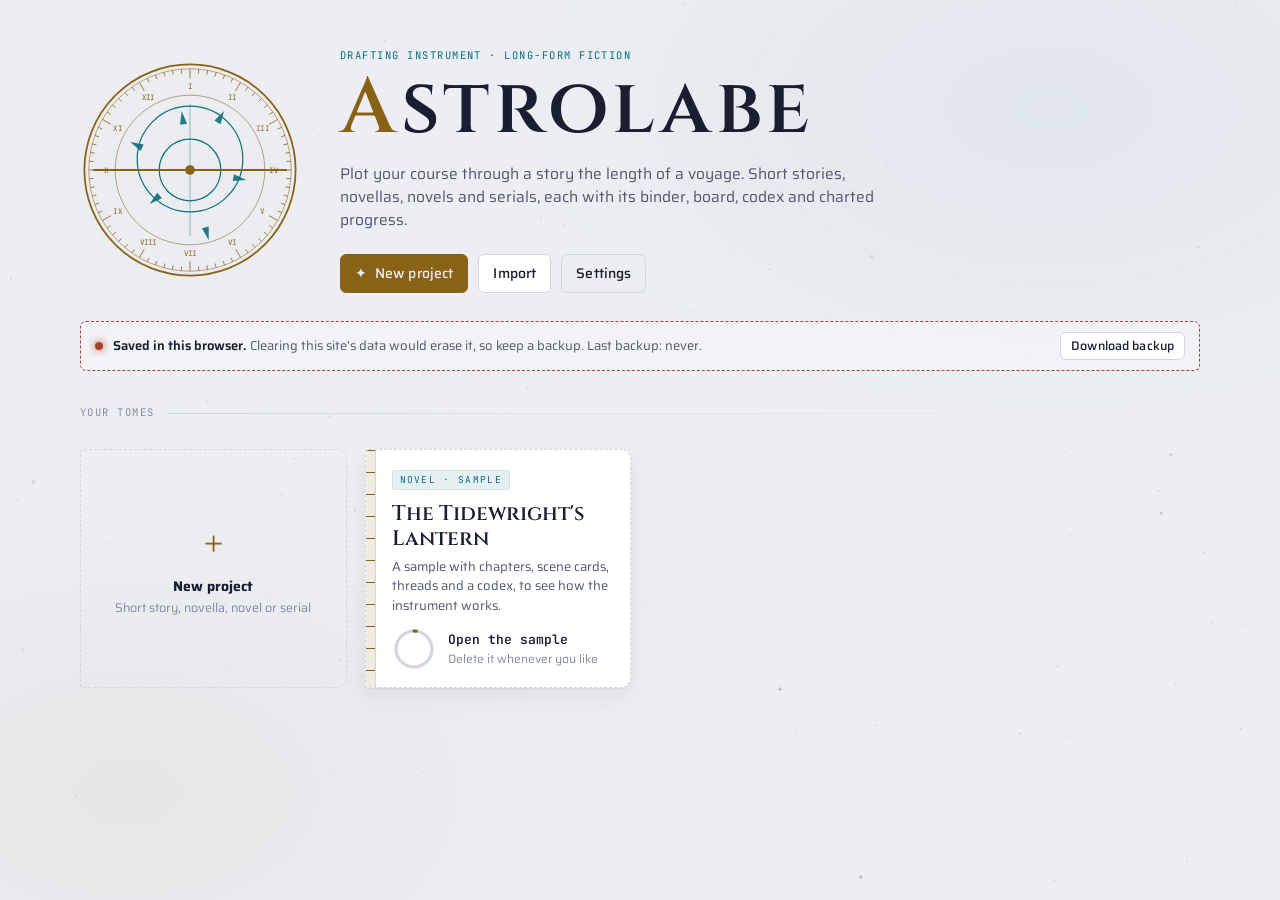
==== commit cb751dc4: "Astrolabe: fix sixteen smaller bugs across the editor, import, export and storage Editor - Codex nam" ====
--- a/apps/astrolabe/index.html
+++ b/apps/astrolabe/index.html
@@ -911,7 +911,7 @@
   short:   { name: "Short story", part: "Movement", chapter: "Section", target: 6000,   daily: 500,  range: "1,000 – 7,500 words",  blurb: "One sitting, one turn. Scenes, with optional sections." },
   novella: { name: "Novella",     part: "Part",     chapter: "Chapter", target: 32000,  daily: 750,  range: "17,500 – 40,000 words", blurb: "A single thread pulled taut. Chapters and scenes." },
   novel:   { name: "Novel",       part: "Part",     chapter: "Chapter", target: 90000,  daily: 1000, range: "40,000 words and up",   blurb: "The full voyage. Parts, chapters, scenes and subplots." },
-  serial:  { name: "Serial",      part: "Arc",      chapter: "Episode", target: 120000, daily: 1000, range: "Installments, released over time", blurb: "Arcs and episodes with release dates and per-episode targets." },
+  serial:  { name: "Serial",      part: "Arc",      chapter: "Episode", target: 120000, daily: 1000, range: "Installments, released over time", blurb: "Arcs and episodes with release dates and per-episode targets.", episodeTarget: 3000 },
 };
 const STATUSES = [["seed", "Seed"], ["outline", "Outlined"], ["draft", "Drafting"], ["revised", "Revised"], ["final", "Final"]];
 const STATUS_IX = Object.fromEntries(STATUSES.map(([k], i) => [k, i]));
@@ -1038,14 +1038,15 @@
    memory → nothing survives a reload (last resort; the UI says so loudly)
    Keys: meta · p.<pid> project · r.<pid> its revision · c.<pid> codex · t.<pid>.<nid> scene text · s.<pid>.<nid> snapshots */
 const Store = (() => {
-  let be = null;
+  let be = null, skipped = false;
   const pending = new Map(), inflight = new Map(); // key → the write waiting, and the write on its way
-  let failures = 0, lastError = "", listeners = [];
+  const failing = new Map(); // key → failed attempts in a row; one record saving must not hide another that is not
+  let lastError = "", listeners = [];
   const CHUNK = 60000; // characters per cloud document (worst case ~180 KB of UTF-8, under the 256 KB cap)
 
   function emit() { const s = status(); listeners.forEach(f => f(s)); }
   function status() {
-    if (failures) return { state: "error", text: "Not saved", detail: lastError };
+    if (failing.size) return { state: "error", text: "Not saved", detail: lastError };
     if (pending.size || inflight.size) return { state: "saving", text: "Saving" };
     return { state: "ok", text: be && be.kind === "memory" ? "Unsaved session" : "Saved" };
   }
@@ -1153,9 +1154,9 @@
       const op = pending.get(k); pending.delete(k); inflight.set(k, op); emit();
       try {
         if (op.del) await be.del(k); else await be.set(k, op.v);
-        failures = 0; lastError = "";
+        failing.delete(k); if (!failing.size) lastError = "";
       } catch (e) {
-        failures++; lastError = (e && (e.message || e.code)) || "Write failed";
+        const failures = (failing.get(k) || 0) + 1; failing.set(k, failures); lastError = (e && (e.message || e.code)) || "Write failed";
         if (!pending.has(k)) pending.set(k, op); // keep the newest value queued
         inflight.delete(k); emit();
         const wait = Math.min(30000, 1500 * 2 ** Math.min(failures, 4)) * (0.75 + Math.random() * .5);
@@ -1169,14 +1170,26 @@
 
   return {
     async init(onStep) {
-      if (window.claude && typeof window.claude.use === "function") {
+      let skip = false; try { skip = sessionStorage.getItem("astrolabe:skipCloud") === "1"; } catch { /* storage blocked */ }
+      if (!skip && window.claude && typeof window.claude.use === "function") {
         onStep && onStep("Reaching your private archive…");
-        try { const c = await cloud(); if (c) { be = c; return be.kind; } } catch (e) { console.warn("cloud store unavailable", e); }
+        let err = null;
+        for (let i = 0; i < 2; i++) {
+          try { const c = await cloud(); err = null; if (c) { be = c; lsSet("cloudSeen", true); return be.kind; } break; }
+          catch (e) { err = e; console.warn("cloud store unavailable", e); }
+        }
+        // Falling back quietly would show an empty library and split the work across two places.
+        if (err && lsGet("cloudSeen", false)) {
+          const e = new Error("your private archive could not be reached (" + ((err && err.message) || "no answer") + "). Nothing has been changed.");
+          e.offerLocal = true; throw e;
+        }
       }
+      skipped = skip;
       try { be = await idb(); await be.get("meta"); return be.kind; } catch (e) { console.warn("IndexedDB unavailable", e); }
       be = memory(); return be.kind;
     },
     kind: () => be && be.kind,
+    skippedCloud: () => skipped,
     // A read sees this page's own latest write, whether it is still queued or already on its way.
     get(k) { const op = pending.get(k) || inflight.get(k); return op ? Promise.resolve(op.del ? undefined : structuredClone(op.v)) : be.get(k); },
     put(k, v) { pending.set(k, { v: structuredClone(v) }); flushKey(k); emit(); },
@@ -1507,6 +1520,7 @@
   if (S.sel === id || ancestors(S.sel || "").includes(id)) S.sel = par;
   touch();
 }
+function restoreTrashed(id) { const i = P().trash.findIndex(t => t.id === id); if (i < 0) return false; restoreTrash(i); return true; }
 function restoreTrash(ti) {
   const item = P().trash[ti]; if (!item) return;
   P().trash.splice(ti, 1);
@@ -1685,33 +1699,48 @@
 function mdInline(s) {
   return esc(s).replace(/\*\*(.+?)\*\*/g, "<strong>$1</strong>").replace(/(^|[^*])\*(?!\s)(.+?)\*(?!\*)/g, "$1<em>$2</em>").replace(/(^|\W)_(?!\s)(.+?)_(?=\W|$)/g, "$1<em>$2</em>");
 }
-/* Turn a Markdown or plain-text manuscript into a project. */
+/* Turn a Markdown or plain-text manuscript into a project.
+   One "#" heading is the title; several, with "##" beneath them, are parts; several on their own are
+   chapters. "##" is a chapter, "###" a scene. A numbering prefix ("Chapter Three: ") is dropped, since
+   the binder numbers things itself, and a "by …" line under the title becomes the author. */
 function projectFromText(text, filename) {
   const lines = String(text).replace(/\r\n?/g, "\n").split("\n");
-  const titleLine = lines.find(l => /^#\s+/.test(l));
-  const hasCh = lines.some(l => /^##\s+/.test(l)) || lines.filter(l => /^#\s+/.test(l)).length > 1;
+  const h1s = lines.filter(l => /^#\s+\S/.test(l)).length, hasH2 = lines.some(l => /^##\s+/.test(l));
+  const useH1asChapters = !hasH2 && h1s > 1;
+  const hasCh = hasH2 || useH1asChapters;
   const p = newProject({ title: (filename || "Imported manuscript").replace(/\.(md|markdown|txt)$/i, ""), form: hasCh ? "novel" : "short", template: "blank" });
   p.nodes = {}; p.root = []; const texts = {};
-  let chap = null, scene = null, buf = [];
-  const useH1asChapters = !lines.some(l => /^##\s+/.test(l));
-  const flushPara = () => { if (!buf.length) return; const t = buf.join(" ").trim(); buf = []; if (!t) return; ensureScene(); texts[scene.id] = (texts[scene.id] || "") + "<p>" + mdInline(t) + "</p>"; };
+  let part = null, chap = null, scene = null, buf = [], titled = false, body = false;
+  const bare = (s, words) => { const m = s.match(new RegExp("^(?:" + words + ")\\s+[\\w-]+\\s*[:.–—-]\\s*(\\S.*)$", "i")); return m ? m[1].trim() : s; };
+  const shelf = () => (part ? part.children : p.root);
   const ensureScene = (title) => {
     if (scene && !title) return;
+    if (p.form !== "short" && !chap) { chap = mkNode(p, "chapter", "Chapter one"); shelf().push(chap.id); }
     scene = mkNode(p, "scene", title || "Scene " + ((chap ? chap.children.length : p.root.length) + 1), { status: "draft" });
-    if (p.form === "short") p.root.push(scene.id);
-    else { if (!chap) { chap = mkNode(p, "chapter", "Chapter one"); p.root.push(chap.id); } chap.children.push(scene.id); }
+    (chap ? chap.children : p.root).push(scene.id);
+  };
+  const flushPara = () => {
+    if (!buf.length) return; const t = buf.join(" ").trim(); buf = []; if (!t) return;
+    const by = !body && !p.author && (t.match(/^([*_]{1,2})by\s+(.{1,80}?)\1$/i) || t.match(/^()by\s+((?:[^\s.!?,;:]+\s+){0,3}[^\s.!?,;:]+)$/i));
+    if (by) { p.author = by[2].trim(); return; }
+    body = true; ensureScene(); texts[scene.id] = (texts[scene.id] || "") + "<p>" + mdInline(t) + "</p>";
   };
   const singleNewlineParas = !/\n\s*\n/.test(text);
   for (const raw of lines) {
     const l = raw.trimEnd();
     let m;
-    if (!useH1asChapters && (m = l.match(/^#\s+(.*)/))) { flushPara(); if (!titleLine || l !== titleLine) continue; p.title = m[1].trim(); continue; }
-    if ((m = l.match(/^(#{1,2})\s+(.*)/))) {
+    if (!useH1asChapters && (m = l.match(/^#\s+(\S.*)/))) {
       flushPara();
-      if (p.form === "short") { scene = null; ensureScene(m[2].trim()); continue; }
-      chap = mkNode(p, "chapter", m[2].trim()); p.root.push(chap.id); scene = null; continue;
-    }
-    if ((m = l.match(/^###\s+(.*)/))) { flushPara(); scene = null; ensureScene(m[1].trim()); continue; }
+      if (!titled) { titled = true; p.title = m[1].trim(); continue; }
+      body = true;
+      if (p.form === "short") { scene = null; ensureScene(m[1].trim()); continue; }
+      part = mkNode(p, "part", bare(m[1].trim(), "part|arc|book|act|movement")); p.root.push(part.id); chap = null; scene = null; continue;
+    }
+    if ((m = l.match(/^(#{1,2})\s+(\S.*)/))) {
+      flushPara(); body = true;
+      chap = mkNode(p, "chapter", bare(m[2].trim(), "chapter|episode|section")); shelf().push(chap.id); scene = null; continue;
+    }
+    if ((m = l.match(/^###\s+(.*)/))) { flushPara(); body = true; scene = null; ensureScene(m[1].trim()); continue; }
     if (/^\s*(\*\s*\*\s*\*|#|~~~|—{3}|-{3,}|✦.*)\s*$/.test(l)) { flushPara(); scene = null; continue; }
     if (!l.trim()) { flushPara(); continue; }
     buf.push(l.trim());
@@ -1797,7 +1826,8 @@
    One contenteditable per scene. Selecting a chapter or part stacks its scenes
    into one continuous page; each scene still saves to its own record. */
 const Editor = (() => {
-  const dirty = new Set(), touched = new Set();
+  const dirty = new Set(), touched = new Map(); // touched: scene → the day it was last edited in this page
+  let renderSeq = 0, fixing = false;
   const saveSoon = debounce(saveDirty, 900);
   let curPara = null;
 
@@ -1806,7 +1836,9 @@
       const el = proseEl(id); if (!el || !node(id)) continue;
       putText(id, sanitizeProse(el.innerHTML));
     }
+    const any = dirty.size > 0;
     dirty.clear();
+    if (any) UI.refreshMentions(); // the codex names in the inspector follow the text as it is saved
   }
   const proseEl = id => $(`.prose[data-id="${CSS.escape(id)}"]`);
   const recount = throttle(el => {
@@ -1874,10 +1906,29 @@
   function onInput(e) {
     const el = e.target.closest(".prose"); if (!el) return;
     const id = el.dataset.id;
-    if (!touched.has(id)) { touched.add(id); dailySnapshot(id); }
+    const today = dayKey();
+    if (touched.get(id) !== today) { touched.set(id, today); dailySnapshot(id); } // per day, so a page left open overnight still gets one
     if (!el.firstElementChild) { el.innerHTML = "<p><br></p>"; placeCaret(el, false); }
     el.classList.toggle("blank", !el.textContent.trim() && !el.querySelector("hr"));
     dirty.add(id); saveSoon(); recount(el); keepCaret();
+    if (e.inputType === "insertCompositionText" && !e.isComposing) fixTyped();
+  }
+  /* Keyboards that compose text (most phones, dead keys, input methods) do not let a keystroke be
+     replaced before it lands, so their punctuation is corrected just after instead. */
+  function fixTyped() {
+    if (!S.meta.settings.smart || fixing) return;
+    const s = getSelection(), r = s.rangeCount && s.getRangeAt(0);
+    if (!r || !r.collapsed || r.startContainer.nodeType !== 3) return;
+    const tn = r.startContainer, off = r.startOffset, t = tn.nodeValue.slice(0, off);
+    if (!tn.parentElement || !tn.parentElement.closest(".prose")) return;
+    let len = 0, rep = "";
+    if (/["']$/.test(t)) { const d = t.slice(-1), open = quoteOpens(d, textBefore().slice(0, -1)); len = 1; rep = d === '"' ? (open ? "“" : "”") : (open ? "‘" : "’"); }
+    else if (t.endsWith("--")) { len = 2; rep = "—"; }
+    else if (t.endsWith("...")) { len = 3; rep = "…"; }
+    if (!len) return;
+    const rg = document.createRange(); rg.setStart(tn, off - len); rg.setEnd(tn, off);
+    s.removeAllRanges(); s.addRange(rg);
+    fixing = true; try { document.execCommand("insertText", false, rep); } finally { fixing = false; }
   }
   function placeCaret(el, atEnd = true) {
     el.focus({ preventScroll: true });
@@ -1931,11 +1982,12 @@
 
   async function render(stage) {
     saveDirty();
-    const p = P();
-    if (!S.sel || !node(S.sel)) { if (IX.order.length) S.sel = IX.order[0]; }
-    const ids = S.sel ? scenesUnder(S.sel) : [];
+    const p = P(), seq = ++renderSeq;
+    if (S.sel && !node(S.sel)) S.sel = null;
+    // With the project itself selected the page opens on the first scene; the selection stays on the project.
+    const scope = S.sel, ids = scope ? scenesUnder(scope) : IX.order.slice(0, 1);
     if (!ids.length) {
-      const n = S.sel && node(S.sel);
+      const n = scope && node(scope);
       stage.innerHTML = `<div class="scroller"><div class="empty"><div class="astro-s" data-astro="small"></div>
         <h3>${n ? esc(n.title || labelOf(n.type)) + " is empty" : "No scenes yet"}</h3>
         <p>Scenes are where the words live. Add one and the page will open for writing.</p>
@@ -1945,13 +1997,17 @@
     try { await Promise.all(ids.map(getText)); }
     catch (e) { // show the failure; an empty page here would invite typing over text that is still in storage
       console.warn("scene text not loaded", e);
+      if (seq !== renderSeq || S.mode !== "write" || P() !== p) return;
       stage.innerHTML = `<div class="scroller"><div class="empty"><div class="astro-s" data-astro="small"></div>
         <h3>This text could not be loaded</h3>
         <p>${esc((e && e.message) || "Storage did not answer.")} Nothing has been changed. Check your connection and try again.</p>
         <button class="btn gild" type="button" data-cmd="retry">Try again</button></div></div>`;
       paintAstros(stage); return;
     }
-    const st = S.meta.settings, multi = ids.length > 1 || node(S.sel).type !== "scene";
+    // A later selection, or another view, may have taken the stage while the text was loading.
+    if (seq !== renderSeq || S.mode !== "write" || P() !== p) return;
+    saveDirty(); // anything typed into the outgoing page meanwhile
+    const st = S.meta.settings, multi = ids.length > 1 || (!!scope && node(scope).type !== "scene");
     let html = "", lastCh = undefined;
     for (const id of ids) {
       const n = node(id), ch = chapterOf(id);
@@ -1977,6 +2033,7 @@
     const blk = $(`.scene-block[data-id="${CSS.escape(target)}"]`); blk && blk.classList.add("active");
     if (multi && target !== ids[0]) blk && blk.scrollIntoView({ block: "start" });
     if (!matchMedia("(max-width: 900px)").matches) { const el = proseEl(target); el && placeCaret(el, true); if (!multi) keepCaret(); }
+    UI.refreshMentions(); // the inspector was drawn before this text had loaded
   }
 
   function bind(stage) {
@@ -1988,6 +2045,7 @@
       }
       onInput(e);
     });
+    stage.addEventListener("compositionend", e => { if (e.target.closest && e.target.closest(".prose")) setTimeout(fixTyped, 0); });
     stage.addEventListener("paste", onPaste);
     stage.addEventListener("focusin", onFocusIn);
     stage.addEventListener("keyup", e => { if (e.key.startsWith("Arrow") || e.key === "Enter" || e.key === "PageDown" || e.key === "PageUp") keepCaret(); });
@@ -2215,9 +2273,11 @@
   const entryById = id => entries().find(e => e.id === id);
   function namesOf(e) { return [e.name, ...String(e.aliases || "").split(",")].map(s => s.trim()).filter(s => s.length > 1); }
   function mentionRe(e) {
-    const names = namesOf(e).map(s => s.replace(/[.*+?^${}()|[\]\\]/g, "\\$&"));
-    if (!names.length) return null;
-    return new RegExp("(^|[^\\p{L}\\p{N}])(" + names.join("|") + ")(?=$|[^\\p{L}\\p{N}])", "iu");
+    const names = namesOf(e); if (!names.length) return null;
+    const re = (list, flags) => list.length ? new RegExp("(^|[^\\p{L}\\p{N}])(" + list.map(s => s.replace(/[.*+?^${}()|[\]\\]/g, "\\$&")).join("|") + ")(?=$|[^\\p{L}\\p{N}])", flags) : null;
+    const proper = s => /^\p{Lu}/u.test(s);
+    const exact = re(names.filter(proper), "u"), loose = re(names.filter(s => !proper(s)), "iu");
+    return { test: t => !!((exact && exact.test(t)) || (loose && loose.test(t))) };
   }
   function mentionsIn(text) {
     return entries().filter(e => { const re = mentionRe(e); return re && re.test(text); });
@@ -2243,7 +2303,9 @@
         <p>Characters, places, factions, magic and machines, creatures, events and loose notes. Names and aliases you record here are spotted automatically in your scenes and shown in the inspector.</p>
         <button class="btn gild" type="button" data-act="codex-new">+ New entry</button></div></div>`;
     } else {
+      const p = P();
       try { await loadAllTexts(); } catch (err) { console.warn("some scene text not loaded", err); }
+      if (S.mode !== "codex" || P() !== p) return; // another view took the stage meanwhile
       const app = appearances(e);
       main = `<div class="codex-entry" data-eid="${e.id}">
         <div style="display:flex;gap:10px;align-items:center"><span class="hud" style="color:var(--gild)">${catGlyph(e.cat)} ${esc(catName(e.cat))}</span><span style="flex:1"></span>
@@ -2483,6 +2545,7 @@
 
   /* ═════ Shell ═════ */
   function showLibrary() {
+    if (S.sprint) endSprint(true); // log it here rather than let it run on into another project
     flushAll(); S.focus = false;
     $("#desk").hidden = true; $("#library").hidden = false; $("#desk").classList.remove("focus-mode");
     renderLibrary(); document.title = "Astrolabe";
@@ -2622,6 +2685,12 @@
     inp.addEventListener("keydown", e => { e.stopPropagation(); if (e.key === "Enter") finish(true); if (e.key === "Escape") finish(false); });
     inp.addEventListener("blur", () => finish(true));
   }
+  function redrawAll() { renderBinder(); renderStage(); renderInspector(); renderStatus(); }
+  function trashWithUndo(id) {
+    const n = node(id); if (!n) return;
+    trashNode(id); redrawAll();
+    toast(`Moved “${esc(n.title)}” to the trash.`, { action: "Undo", onAction: () => { if (P() && restoreTrashed(id)) redrawAll(); } });
+  }
   function nodeMenu(id, x, y) {
     const n = node(id); const L = labelOf;
     const items = [
@@ -2638,7 +2707,7 @@
       { label: "Move down", kbd: "Alt+↓", run: () => { nudge(id, 1) && (renderBinder(), renderStage()); } },
       { label: n.include === false ? "Include in export" : "Leave out of export", run: () => { n.include = n.include === false; touch(); renderBinder(); renderInspector(); } },
       "-",
-      { label: "Move to trash", danger: true, kbd: "Del", run: () => { trashNode(id); renderBinder(); renderStage(); renderInspector(); renderStatus(); toast(`Moved “${esc(n.title)}” to the trash.`, { action: "Undo", onAction: () => { restoreTrash(0); renderBinder(); renderStage(); } }); } },
+      { label: "Move to trash", danger: true, kbd: "Del", run: () => trashWithUndo(id) },
     );
     ctxMenu(x, y, items);
   }
@@ -2651,8 +2720,8 @@
       if (e.target.closest("#projRow")) { select(null); return; }
       const a = e.target.closest("[data-act]");
       const li = e.target.closest(".node");
-      if (a && a.dataset.act === "restore") { restoreTrash(+a.dataset.i); renderBinder(); renderStage(); return; }
-      if (a && a.dataset.act === "purge") { ask("Empty the trash?", "Everything in the trash, with its text and snapshots, will be deleted for good.", [["Cancel"], ["Delete for good", "danger"]]).then(r => { if (r === 1) { purgeTrash(); renderBinder(); } }); return; }
+      if (a && a.dataset.act === "restore") { restoreTrash(+a.dataset.i); redrawAll(); return; }
+      if (a && a.dataset.act === "purge") { ask("Empty the trash?", "Everything in the trash, with its text and snapshots, will be deleted for good.", [["Cancel"], ["Delete for good", "danger"]]).then(r => { if (r === 1) { purgeTrash(); redrawAll(); } }); return; }
       if (!li) return;
       const id = li.dataset.id;
       if (a && a.dataset.act === "twist") { const n = node(id); n.collapsed = !n.collapsed; li.classList.toggle("collapsed", n.collapsed); li.setAttribute("aria-expanded", String(!n.collapsed)); saveProjectSoon(); return; }
@@ -2670,7 +2739,7 @@
       if (e.key === "ArrowDown" || e.key === "ArrowUp") { e.preventDefault(); const r = rows[clamp(i + (e.key === "ArrowDown" ? 1 : -1), 0, rows.length - 1)]; if (r) { r.tabIndex = 0; r.focus(); } return; }
       if (e.key === "Enter" || e.key === " ") { e.preventDefault(); select(id); const r = $(`#tree .node[data-id="${CSS.escape(id)}"] > .row`); r && r.focus(); return; }
       if (e.key === "F2") { e.preventDefault(); renameInline(id); return; }
-      if (e.key === "Delete") { e.preventDefault(); const n = node(id); trashNode(id); renderBinder(); renderStage(); renderInspector(); toast(`Moved “${esc(n.title)}” to the trash.`, { action: "Undo", onAction: () => { restoreTrash(0); renderBinder(); renderStage(); } }); }
+      if (e.key === "Delete") { e.preventDefault(); trashWithUndo(id); }
       if (e.key === "ArrowLeft" || e.key === "ArrowRight") { const n = node(id); if (n.type !== "scene") { n.collapsed = e.key === "ArrowLeft"; renderBinder(); const r = $(`#tree .node[data-id="${CSS.escape(id)}"] > .row`); r && r.focus(); } }
     });
     b.addEventListener("dragstart", e => {
@@ -2906,6 +2975,15 @@
     if (k === "cloud") return { warn: false, html: `<span class="dot"></span><span><b>Private archive.</b> Your projects are stored with this page on claude.ai, readable only by you, on any device where you open it.</span>` };
     if (k === "local") return { warn: !lb || Date.now() - lb > 7 * 864e5, html: `<span class="dot"></span><span><b>Saved in this browser.</b> Clearing this site's data would erase it, so keep a backup. Last backup: ${lb ? ago(lb) : "never"}.</span>` };
     return { warn: true, html: `<span class="dot"></span><span><b>This browser refused storage.</b> Nothing will be kept after you close the page. Download a backup before you leave.</span>` };
+  }
+  /* Work kept only in this browser is one cleared cache from gone. The library says so, but a writer
+     who resumes straight into a project never passes through it, so say it at the desk too. */
+  function backupNudge() {
+    if (Store.kind() !== "local") return;
+    const lb = S.meta.settings.lastBackup || 0, words = S.meta.projects.filter(p => !p.sample).reduce((a, p) => a + (p.words || 0), 0);
+    if (words < 1000 || Date.now() - lb < 7 * 864e5 || Date.now() - lsGet("nudged", 0) < 864e5) return;
+    lsSet("nudged", Date.now());
+    toast(lb ? `Your last backup was ${esc(ago(lb))}. This work is kept only in this browser.` : "This work is kept only in this browser, and there is no backup of it yet.", { action: "Download backup", onAction: () => backupAll(), ms: 15000 });
   }
   function renderLibrary() {
     const note = storageNote(), ls = $("#libStorage");
@@ -3145,6 +3223,7 @@
   }
 
   /* ═════ Export ═════ */
+  const cssStr = s => String(s).replace(/["\\<>&\n\r\f]/g, c => "\\" + c.codePointAt(0).toString(16) + " ");
   function included(id) { return node(id).include !== false && ancestors(id).every(a => node(a).include !== false); }
   function headingFor(ch, style) {
     const n = node(ch), num = IX.chapters.indexOf(ch) + 1, lab = labelOf("chapter");
@@ -3174,8 +3253,8 @@
       for (const it of items) {
         if (it.part) s += `\n# ${partHead(it.part)}\n\n`;
         else if (it.chapter) s += `\n## ${headingFor(it.chapter, o.heads)}\n\n`;
-        else if (it.sep) s += `${sep}\n\n`;
-        else for (const b of it.blocks) s += b.hr ? `${sep}\n\n` : b.md.trim() + "\n\n";
+        else if (it.sep) s += o.titles ? "" : `${sep}\n\n`;
+        else { if (o.titles) s += `### ${node(it.scene).title || "Untitled scene"}\n\n`; for (const b of it.blocks) s += b.hr ? `${sep}\n\n` : b.md.trim() + "\n\n"; }
       }
       return { name: fileSafe(title) + ".md", data: s.replace(/\n{3,}/g, "\n\n").trim() + "\n", mime: "text/markdown" };
     }
@@ -3200,7 +3279,7 @@
         else for (const b of it.blocks) { if (b.hr) { body += `<p class="brk">${esc(sep)}</p>`; first = true; } else { body += `<p${first ? ' class="first"' : ""}>${b.html}</p>`; first = false; } }
       }
       const doc = `<!doctype html><html lang="en"><head><meta charset="utf-8"><title>${esc(title)}</title><style>
-@page { size: letter; margin: 1in; @top-right { content: "${esc(surname)} / ${esc(title.slice(0, 40)).toUpperCase()} / " counter(page); font: 12pt "Times New Roman", serif; } }
+@page { size: letter; margin: 1in; @top-right { content: "${cssStr(surname)} / ${cssStr(title.slice(0, 40).toUpperCase())} / " counter(page); font: 12pt "Times New Roman", serif; } }
 body { font: 12pt/2 ${o.font === "courier" ? '"Courier New", Courier, monospace' : '"Times New Roman", Times, serif'}; color: #000; background: #fff; max-width: 6.5in; margin: 1in auto; }
 .cover { height: 9in; position: relative; page-break-after: always; }
 .cover .who { position: absolute; top: 0; left: 0; line-height: 1.2; }
@@ -3250,15 +3329,16 @@
         <label class="field"><span>Scene break</span><select id="ex-sep"><option value="* * *">* * *</option><option value="#">#</option><option value="✦">✦</option></select></label></div>
       <div class="row2" id="ex-ms"><label class="field"><span>Manuscript font</span><select id="ex-font"><option value="times">Times New Roman</option><option value="courier">Courier</option></select></label>
         <label class="field"><span>Contact block</span><textarea id="ex-contact" rows="2" placeholder="Address, email, phone">${esc(lsGet("contact", ""))}</textarea></label></div>
+      <label class="check" id="ex-titles-row"><input type="checkbox" id="ex-titles"> Keep scene titles as headings, so the file can be imported again with its scenes intact</label>
       <p class="muted" style="margin:0">Scenes and ${esc(labelOf("chapter").toLowerCase())}s marked “Leave out of export” in the binder are skipped.</p>
       <div class="modal-foot"><button class="btn" type="button" data-x>Cancel</button><button class="btn gild" type="button" data-go>Export</button></div>`);
-    const sync = () => { const f = $('input[name="ex-fmt"]:checked').value; $("#ex-opts").hidden = !["md", "txt", "html"].includes(f); $("#ex-ms").hidden = f !== "html"; $("#ex-scope").disabled = f === "json"; };
+    const sync = () => { const f = $('input[name="ex-fmt"]:checked').value; $("#ex-opts").hidden = !["md", "txt", "html"].includes(f); $("#ex-ms").hidden = f !== "html"; $("#ex-titles-row").hidden = f !== "md"; $("#ex-scope").disabled = f === "json"; };
     sync(); m.el.addEventListener("change", sync);
     m.el.addEventListener("click", async e => {
       if (e.target.closest("[data-x]")) m.close();
       if (e.target.closest("[data-go]")) {
         const fmt = $('input[name="ex-fmt"]:checked').value;
-        const o = { heads: $("#ex-heads").value, sep: $("#ex-sep").value, font: $("#ex-font").value, contact: $("#ex-contact").value };
+        const o = { heads: $("#ex-heads").value, sep: $("#ex-sep").value, font: $("#ex-font").value, contact: $("#ex-contact").value, titles: $("#ex-titles").checked };
         lsSet("contact", o.contact);
         let out; try { out = await buildExport(fmt, $("#ex-scope").value || null, o); }
         catch (err) { console.warn("export failed", err); toast("The export could not be built: " + esc((err && err.message) || "storage did not answer") + ".", { err: true, ms: 8000 }); return; }
@@ -3437,7 +3517,7 @@
     showLibrary, showDesk, setMode, renderStage, select, openScene,
     renderBinder, markBinderActive, updateLabels, updateCounts, renderInspector, renderInspectorSoon, refreshMentions,
     renderStatus, toggleFocus, toggleBinder, toggleInspector, syncPanelButtons, toggleTypewriter, palette, settingsDialog, exportDialog, snapshotActive, stepScene, renameInline, backupAll,
-    renderLibrary, newProjectDialog, changedElsewhere, checkRemote,
+    renderLibrary, newProjectDialog, changedElsewhere, checkRemote, backupNudge,
     bind() { bindBinder(); bindInspector(); bindLibrary(); bindChrome(); },
   };
 })();
@@ -3506,9 +3586,12 @@
   UI.bind(); Editor.bind($("#stage")); Views.bind($("#stage")); bindKeys();
   $("#boot").hidden = true; $("#app").hidden = false;
   if (kind === "memory") UI.toast("This browser is refusing storage. Download a backup before closing the page.", { err: true, ms: 10000 });
+  if (Store.skippedCloud()) UI.toast("Working in this browser's storage for now. Projects in your private archive are not shown; reopen the page to try the archive again.", { err: true, ms: 12000 });
+  // Ask the browser not to clear this site's storage on its own when space runs short or after a spell away.
+  if (kind === "local" && S.meta.projects.length && navigator.storage && navigator.storage.persist) navigator.storage.persist().catch(() => {});
   const last = lsGet("last", null);
   if (last && S.meta.projects.some(p => p.id === last)) {
-    try { await openProject(last); UI.showDesk(); return; } catch (e) { console.warn(e); }
+    try { await openProject(last); UI.showDesk(); UI.backupNudge(); return; } catch (e) { console.warn(e); }
   }
   UI.showLibrary();
 }
@@ -3528,6 +3611,11 @@
   if (!$("#bootRetry")) {
     const b = document.createElement("button"); b.id = "bootRetry"; b.type = "button"; b.className = "btn"; b.textContent = "Try again";
     b.onclick = () => location.reload(); $("#boot").appendChild(b);
+    if (e && e.offerLocal) {
+      const l = document.createElement("button"); l.type = "button"; l.className = "btn ghost"; l.textContent = "Work in this browser for now";
+      l.onclick = () => { try { sessionStorage.setItem("astrolabe:skipCloud", "1"); } catch { /* storage blocked */ } location.reload(); };
+      $("#boot").appendChild(l);
+    }
   }
 });
 
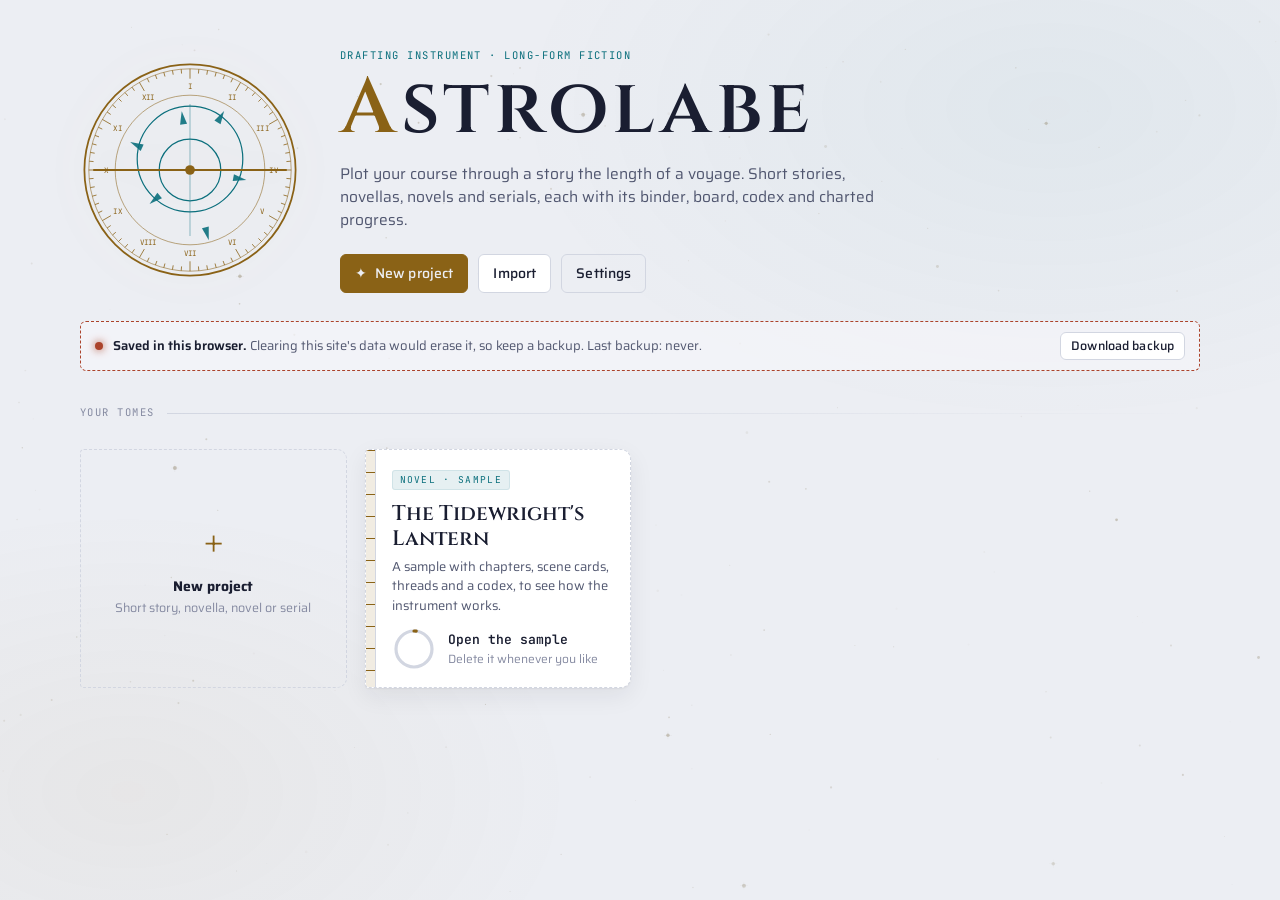
==== commit b8f7238c: "Astrolabe: find and replace, split and merge scenes, Word and e-book export, phone layout - Find and" ====
--- a/apps/astrolabe/index.html
+++ b/apps/astrolabe/index.html
@@ -633,6 +633,19 @@
 .set-row > span:first-child { font-family: var(--f-hud); font-size: 10px; letter-spacing: .14em; text-transform: uppercase; color: var(--ink3); }
 .range-val { display: flex; align-items: center; gap: 10px; }
 .range-val output { font-family: var(--f-hud); font-size: 11px; color: var(--ink2); min-width: 44px; text-align: right; }
+.node.active-scene > .row .label { color: var(--gild); }
+.node.active-scene > .row::before { content: ""; position: absolute; left: -2px; top: 11px; bottom: 11px; width: 2px; background: var(--gild); border-radius: 2px; opacity: .6; }
+.move-list { display: grid; gap: 2px; max-height: 52vh; overflow-y: auto; }
+.move-list .pal-item:hover:not(:disabled) { background: var(--gild-soft); }
+.move-list .pal-item:disabled { opacity: .55; cursor: default; }
+.find-opts { display: flex; flex-wrap: wrap; gap: 6px 18px; }
+.find-list { display: grid; gap: 6px; max-height: 40vh; overflow-y: auto; }
+.find-scene { display: grid; gap: 4px; text-align: left; padding: 10px 12px; border: 1px solid var(--line); border-radius: 8px; background: var(--panel); color: var(--ink2); cursor: pointer; width: 100%; }
+.find-scene:hover, .find-scene:focus-visible { border-color: var(--gild); }
+.find-scene .head { display: flex; align-items: baseline; gap: 8px; color: var(--ink); }
+.find-scene .head b { flex: 1; min-width: 0; overflow: hidden; text-overflow: ellipsis; white-space: nowrap; font-weight: 600; }
+.find-scene .snip { font-family: var(--f-prose); font-size: 14px; line-height: 1.45; overflow-wrap: anywhere; }
+.find-scene mark { background: var(--gild-soft); color: var(--ink); border-radius: 2px; box-shadow: 0 0 0 1px var(--gild); padding: 0 1px; }
 .snap-preview { max-height: 46vh; overflow-y: auto; border: 1px solid var(--line); border-radius: 8px; padding: 18px 22px; background: var(--page); }
 .snap-preview .prose { font-size: 16px; }
 .kbd-list { display: grid; grid-template-columns: auto 1fr; gap: 6px 16px; font-size: 13px; color: var(--ink2); }
@@ -715,9 +728,13 @@
   .set-row { grid-template-columns: minmax(0, 1fr); gap: 6px; }
 }
 @media (max-width: 560px) {
-  .proj-id { display: none; }
-  .modes button { padding: 6px 8px; }
-  #btnExport { display: none; }
+  /* Two rows on a phone: the tools above, all six views below, so nothing is hidden off the edge. */
+  .topbar { flex-wrap: wrap; row-gap: 2px; padding-bottom: 0; }
+  .proj-id { display: flex; flex: 1 1 0; }
+  .proj-title { font-size: 14px; }
+  .modes { order: 9; flex: 1 0 100%; margin: 0; justify-content: space-between; }
+  .modes button { padding: 8px 4px; flex: 1 1 auto; justify-content: center; font-size: 13px; }
+  .find-list { max-height: 34vh; }
   .form-pick { grid-template-columns: minmax(0, 1fr); }
   .row2 { grid-template-columns: minmax(0, 1fr); }
   .thread-row { grid-template-columns: 22px minmax(0, 1fr) auto; }
@@ -1377,7 +1394,7 @@
 function normalizeProject(p) {
   p.nodes = p.nodes || {}; p.root = p.root || []; p.threads = p.threads || []; p.history = p.history || {}; p.trash = p.trash || [];
   p.goal = { words: FORMS[p.form].target, daily: FORMS[p.form].daily, deadline: "", ...(p.goal || {}) };
-  p.sprints = p.sprints || [];
+  p.sprints = p.sprints || []; p.worked = p.worked || {};
   for (const n of Object.values(p.nodes)) { n.threads = n.threads || []; if (n.type !== "scene") n.children = n.children || []; if (n.include === undefined) n.include = true; }
 }
 /* Write out everything still waiting. `leaving` is for a page about to close: nothing can be
@@ -1402,15 +1419,19 @@
   Store.put(keyT(P().id, nid), html);
 }
 /* Record a change in a scene's length: cached word count + today's ledger. */
-function setSceneWords(nid, words) {
+/* `ledger: false` is for changes that are not writing: restoring a snapshot, splitting, merging, replacing. */
+function setSceneWords(nid, words, ledger = true) {
   const n = node(nid); if (!n) return 0;
   const delta = words - (n.words || 0);
   if (!delta) return 0;
   n.words = words;
-  const d = dayKey(); P().history[d] = (P().history[d] || 0) + delta;
+  if (ledger) { const d = dayKey(); P().history[d] = (P().history[d] || 0) + delta; P().worked[d] = 1; }
   reindex(); saveProjectSoon();
   return delta;
 }
+
+/* A day counts as a writing day if the text was worked on, even when cutting left it shorter. */
+const workedOn = d => !!P().worked[d] || (P().history[d] || 0) > 0;
 
 /* ── Snapshots ── */
 async function getSnaps(nid) { return (await Store.get(keyS(P().id, nid))) || []; }
@@ -1567,7 +1588,7 @@
 };
 function newProject({ title, author, form, template, target }) {
   const p = { id: uid(), v: 1, title: title || "Untitled", subtitle: "", author: author || "", form, created: now(), updated: now(),
-    goal: { words: target || FORMS[form].target, daily: FORMS[form].daily, deadline: "" }, nodes: {}, root: [], threads: [], history: {}, trash: [], sprints: [], mode: "write" };
+    goal: { words: target || FORMS[form].target, daily: FORMS[form].daily, deadline: "" }, nodes: {}, root: [], threads: [], history: {}, worked: {}, trash: [], sprints: [], mode: "write" };
   const T = TEMPLATES[template] || TEMPLATES.blank;
   const sc = (t, syn, extra) => mkNode(p, "scene", t, { synopsis: syn || "", status: syn ? "outline" : "seed", ...extra });
   const ch = (t, syn, kids, extra = {}) => { const c = mkNode(p, "chapter", t, { synopsis: syn || "", ...extra }); (kids || []).forEach(k => c.children.push(k.id)); return c; };
@@ -1721,7 +1742,7 @@
   };
   const flushPara = () => {
     if (!buf.length) return; const t = buf.join(" ").trim(); buf = []; if (!t) return;
-    const by = !body && !p.author && (t.match(/^([*_]{1,2})by\s+(.{1,80}?)\1$/i) || t.match(/^()by\s+((?:[^\s.!?,;:]+\s+){0,3}[^\s.!?,;:]+)$/i));
+    const by = !body && !p.author && (t.match(/^([*_]{1,2})by\s+(.{1,80}?)\1$/i) || t.match(/^()by\s+((?:[^\s!?,;:]+\s+){0,3}[^\s!?,;:]*[^\s.!?,;:])$/i));
     if (by) { p.author = by[2].trim(); return; }
     body = true; ensureScene(); texts[scene.id] = (texts[scene.id] || "") + "<p>" + mdInline(t) + "</p>";
   };
@@ -1802,7 +1823,7 @@
     id: src.id, v: 1, title: asStr(src.title, 500) || "Untitled", subtitle: asStr(src.subtitle, 500), author: asStr(src.author, 500),
     logline: asStr(src.logline), notes: asStr(src.notes, 200000), form, created: asNum(src.created) || now(), updated: asNum(src.updated) || now(), sample: !!src.sample,
     goal: { words: g.words === undefined ? FORMS[form].target : Math.max(0, asNum(g.words)), daily: g.daily === undefined ? FORMS[form].daily : Math.max(0, asNum(g.daily)), deadline: DAY_RE.test(g.deadline) ? g.deadline : "" },
-    nodes, root, threads, history, trash,
+    nodes, root, threads, history, trash, worked: Object.fromEntries(Object.keys(src.worked && typeof src.worked === "object" ? src.worked : {}).filter(k => DAY_RE.test(k)).map(k => [k, 1])),
     sprints: asList(src.sprints).filter(s => s && typeof s === "object").slice(-200).map(s => ({ t: asNum(s.t), min: Math.max(1, asNum(s.min)), words: asNum(s.words) })),
     sel: seen.has(src.sel) ? src.sel : null, mode: ["write", "board", "outline", "threads", "codex", "progress"].includes(src.mode) ? src.mode : "write",
   };
@@ -1822,12 +1843,167 @@
   return { project, codex, texts, snaps };
 }
 
+/* ── formats: a small zip writer, and the Word and e-book exporters ─────────
+   Both exporters take the same plain description of a manuscript:
+     meta  { title, author, words, contact, font, sep }
+     doc   [{ kind: "part" | "chapter", text } | { kind: "break" } | { kind: "para", runs }]
+   where runs come from inlineRuns(): [{ t, b, i } | { br: true }]. */
+const Formats = (() => {
+  const enc = new TextEncoder();
+  const CRC = new Uint32Array(256).map((_, n) => { let c = n; for (let k = 0; k < 8; k++) c = c & 1 ? 0xEDB88320 ^ (c >>> 1) : c >>> 1; return c >>> 0; });
+  const crc32 = b => { let c = ~0; for (let i = 0; i < b.length; i++) c = CRC[(c ^ b[i]) & 255] ^ (c >>> 8); return ~c >>> 0; };
+
+  /* files: [[name, string | Uint8Array]], stored without compression (which is all an e-book's first entry may be). */
+  function zip(files) {
+    const chunks = [], central = []; let offset = 0;
+    for (const [name, content] of files) {
+      const nb = enc.encode(name), data = typeof content === "string" ? enc.encode(content) : content, crc = crc32(data);
+      const h = new DataView(new ArrayBuffer(30));
+      h.setUint32(0, 0x04034b50, true); h.setUint16(4, 20, true); h.setUint16(6, 0x0800, true); // names are UTF-8
+      h.setUint16(12, 33, true); // 1 January 1980: the same bytes for the same book, whenever it is exported
+      h.setUint32(14, crc, true); h.setUint32(18, data.length, true); h.setUint32(22, data.length, true); h.setUint16(26, nb.length, true);
+      const c = new DataView(new ArrayBuffer(46));
+      c.setUint32(0, 0x02014b50, true); c.setUint16(4, 20, true); c.setUint16(6, 20, true); c.setUint16(8, 0x0800, true); c.setUint16(14, 33, true);
+      c.setUint32(16, crc, true); c.setUint32(20, data.length, true); c.setUint32(24, data.length, true); c.setUint16(28, nb.length, true); c.setUint32(42, offset, true);
+      chunks.push(new Uint8Array(h.buffer), nb, data); central.push(new Uint8Array(c.buffer), nb);
+      offset += 30 + nb.length + data.length;
+    }
+    const size = central.reduce((a, b) => a + b.length, 0);
+    const e = new DataView(new ArrayBuffer(22));
+    e.setUint32(0, 0x06054b50, true); e.setUint16(8, files.length, true); e.setUint16(10, files.length, true); e.setUint32(12, size, true); e.setUint32(16, offset, true);
+    const all = [...chunks, ...central, new Uint8Array(e.buffer)], out = new Uint8Array(offset + size + 22);
+    let p = 0; for (const a of all) { out.set(a, p); p += a.length; }
+    return out;
+  }
+
+  const xml = s => String(s ?? "").replace(/[\u0000-\u0008\u000b\u000c\u000e-\u001f￾￿]/g, "").replace(/[&<>"]/g, c => ({ "&": "&amp;", "<": "&lt;", ">": "&gt;", '"': "&quot;" }[c]));
+  function inlineRuns(html) {
+    const t = document.createElement("template"); t.innerHTML = html || ""; const out = [];
+    const walk = (n, b, i) => n.childNodes.forEach(c => {
+      if (c.nodeType === 3) { if (c.nodeValue) out.push({ t: c.nodeValue, b, i }); }
+      else if (c.nodeType === 1) { if (c.tagName === "BR") out.push({ br: true }); else walk(c, b || c.tagName === "STRONG" || c.tagName === "B", i || c.tagName === "EM" || c.tagName === "I"); }
+    });
+    walk(t.content, false, false);
+    return out;
+  }
+  const roundWords = w => (w < 20000 ? Math.max(100, Math.round(w / 100) * 100) : Math.round(w / 1000) * 1000);
+
+  /* ═════ Word: standard manuscript format ═════ */
+  const W = 'xmlns:w="http://schemas.openxmlformats.org/wordprocessingml/2006/main" xmlns:r="http://schemas.openxmlformats.org/officeDocument/2006/relationships"';
+  function docx(meta, doc) {
+    const font = meta.font === "courier" ? "Courier New" : "Times New Roman";
+    const run = r => r.br ? "<w:r><w:br/></w:r>" : `<w:r>${r.b || r.i ? `<w:rPr>${r.b ? "<w:b/>" : ""}${r.i ? "<w:i/>" : ""}</w:rPr>` : ""}<w:t xml:space="preserve">${xml(r.t)}</w:t></w:r>`;
+    const para = (style, inner) => `<w:p><w:pPr><w:pStyle w:val="${style}"/></w:pPr>${inner}</w:p>`;
+    const text = (style, s) => para(style, s ? run({ t: s }) : "");
+    const author = meta.author || "Author name", surname = meta.author ? author.trim().split(/\s+/).pop() : "Author";
+    let body = "";
+    for (const line of (meta.contact || "Address · email · phone").split("\n")) body += text("Contact", line);
+    body += text("Contact", author) + para("Count", run({ t: "About " + roundWords(meta.words).toLocaleString("en-US") + " words" }));
+    body += text("TitlePage", meta.title.toUpperCase()) + text("Center", "by " + author);
+    let first = true, started = false;
+    for (const it of doc) {
+      if (it.kind === "part") { body += text("Heading1", it.text); first = true; started = true; }
+      else if (it.kind === "chapter") { body += text("Heading2", it.text); first = true; started = true; }
+      else if (it.kind === "break") { body += text("Center", meta.sep); first = true; }
+      else {
+        if (!started) { body += '<w:p><w:r><w:br w:type="page"/></w:r></w:p>'; started = true; } // a story with no headings starts on a page of its own
+        body += para(first ? "First" : "Body", it.runs.map(run).join("")); first = false;
+      }
+    }
+    body += text("Center", "END");
+    const document = `<?xml version="1.0" encoding="UTF-8" standalone="yes"?>
+<w:document ${W}><w:body>${body}<w:sectPr><w:headerReference w:type="default" r:id="rId1"/><w:pgSz w:w="12240" w:h="15840"/><w:pgMar w:top="1440" w:right="1440" w:bottom="1440" w:left="1440" w:header="720" w:footer="720" w:gutter="0"/><w:titlePg/></w:sectPr></w:body></w:document>`;
+    const style = (id, name, ppr, extra = "") => `<w:style w:type="paragraph" w:styleId="${id}"><w:name w:val="${name}"/><w:basedOn w:val="Normal"/>${extra}<w:pPr>${ppr}</w:pPr></w:style>`;
+    const styles = `<?xml version="1.0" encoding="UTF-8" standalone="yes"?>
+<w:styles ${W}><w:docDefaults><w:rPrDefault><w:rPr><w:rFonts w:ascii="${font}" w:hAnsi="${font}" w:cs="${font}"/><w:sz w:val="24"/><w:szCs w:val="24"/><w:lang w:val="en-US"/></w:rPr></w:rPrDefault></w:docDefaults>
+<w:style w:type="paragraph" w:default="1" w:styleId="Normal"><w:name w:val="Normal"/><w:pPr><w:spacing w:before="0" w:after="0" w:line="480" w:lineRule="auto"/></w:pPr></w:style>
+${style("Body", "Body Text", '<w:ind w:firstLine="720"/>')}
+${style("First", "Body Text First", "")}
+${style("Center", "Centered", '<w:jc w:val="center"/>')}
+${style("Contact", "Contact", '<w:spacing w:line="240" w:lineRule="auto"/>')}
+${style("Count", "Word Count", '<w:spacing w:line="240" w:lineRule="auto"/><w:jc w:val="right"/>')}
+${style("TitlePage", "Title Page", '<w:spacing w:before="4320"/><w:jc w:val="center"/>')}
+${style("Heading1", "heading 1", '<w:pageBreakBefore/><w:spacing w:before="2880" w:after="480"/><w:jc w:val="center"/><w:outlineLvl w:val="0"/>', '<w:next w:val="First"/><w:rPr><w:caps/></w:rPr>')}
+${style("Heading2", "heading 2", '<w:pageBreakBefore/><w:spacing w:before="2880" w:after="480"/><w:jc w:val="center"/><w:outlineLvl w:val="1"/>', '<w:next w:val="First"/>')}
+${style("Header", "header", '<w:spacing w:line="240" w:lineRule="auto"/><w:jc w:val="right"/>')}
+</w:styles>`;
+    const header = `<?xml version="1.0" encoding="UTF-8" standalone="yes"?>
+<w:hdr ${W}><w:p><w:pPr><w:pStyle w:val="Header"/></w:pPr><w:r><w:t xml:space="preserve">${xml(surname)} / ${xml(meta.title.slice(0, 40).toUpperCase())} / </w:t></w:r><w:r><w:fldChar w:fldCharType="begin"/></w:r><w:r><w:instrText xml:space="preserve"> PAGE </w:instrText></w:r><w:r><w:fldChar w:fldCharType="separate"/></w:r><w:r><w:t>1</w:t></w:r><w:r><w:fldChar w:fldCharType="end"/></w:r></w:p></w:hdr>`;
+    const WML = "application/vnd.openxmlformats-officedocument.wordprocessingml.", REL = "http://schemas.openxmlformats.org/officeDocument/2006/relationships";
+    return zip([
+      ["[Content_Types].xml", `<?xml version="1.0" encoding="UTF-8" standalone="yes"?>
+<Types xmlns="http://schemas.openxmlformats.org/package/2006/content-types"><Default Extension="rels" ContentType="application/vnd.openxmlformats-package.relationships+xml"/><Default Extension="xml" ContentType="application/xml"/><Override PartName="/word/document.xml" ContentType="${WML}document.main+xml"/><Override PartName="/word/styles.xml" ContentType="${WML}styles+xml"/><Override PartName="/word/header1.xml" ContentType="${WML}header+xml"/><Override PartName="/docProps/core.xml" ContentType="application/vnd.openxmlformats-package.core-properties+xml"/></Types>`],
+      ["_rels/.rels", `<?xml version="1.0" encoding="UTF-8" standalone="yes"?>
+<Relationships xmlns="http://schemas.openxmlformats.org/package/2006/relationships"><Relationship Id="rId1" Type="${REL}/officeDocument" Target="word/document.xml"/><Relationship Id="rId2" Type="http://schemas.openxmlformats.org/package/2006/relationships/metadata/core-properties" Target="docProps/core.xml"/></Relationships>`],
+      ["docProps/core.xml", `<?xml version="1.0" encoding="UTF-8" standalone="yes"?>
+<cp:coreProperties xmlns:cp="http://schemas.openxmlformats.org/package/2006/metadata/core-properties" xmlns:dc="http://purl.org/dc/elements/1.1/"><dc:title>${xml(meta.title)}</dc:title><dc:creator>${xml(meta.author || "")}</dc:creator></cp:coreProperties>`],
+      ["word/document.xml", document],
+      ["word/styles.xml", styles],
+      ["word/header1.xml", header],
+      ["word/_rels/document.xml.rels", `<?xml version="1.0" encoding="UTF-8" standalone="yes"?>
+<Relationships xmlns="http://schemas.openxmlformats.org/package/2006/relationships"><Relationship Id="rId1" Type="${REL}/header" Target="header1.xml"/><Relationship Id="rId2" Type="${REL}/styles" Target="styles.xml"/></Relationships>`],
+    ]);
+  }
+
+  /* ═════ E-book: EPUB 3, with the older table of contents alongside for older readers ═════ */
+  function epub(meta, doc) {
+    const author = meta.author || "", lang = "en";
+    const run = r => r.br ? "<br/>" : (r.b ? "<strong>" : "") + (r.i ? "<em>" : "") + xml(r.t) + (r.i ? "</em>" : "") + (r.b ? "</strong>" : "");
+    const page = (title, body) => `<?xml version="1.0" encoding="utf-8"?>
+<!DOCTYPE html>
+<html xmlns="http://www.w3.org/1999/xhtml" xmlns:epub="http://www.idpf.org/2007/ops" lang="${lang}" xml:lang="${lang}"><head><meta charset="utf-8"/><title>${xml(title)}</title><link rel="stylesheet" type="text/css" href="style.css"/></head><body>${body}</body></html>`;
+    // One file per part heading and per chapter; text before any heading is a section of its own.
+    const sections = []; let cur = null, first = true;
+    const open = (label, head) => { cur = { label, body: head }; sections.push(cur); first = true; };
+    for (const it of doc) {
+      if (it.kind === "part") open(it.text, `<h1 class="part">${xml(it.text)}</h1>`);
+      else if (it.kind === "chapter") open(it.text, `<h2 class="chapter">${xml(it.text)}</h2>`);
+      else {
+        if (!cur) open(meta.title, "");
+        if (it.kind === "break") { cur.body += `<p class="brk">${xml(meta.sep)}</p>`; first = true; }
+        else { cur.body += `<p${first ? ' class="first"' : ""}>${it.runs.map(run).join("")}</p>`; first = false; }
+      }
+    }
+    if (!sections.length) open(meta.title, "<p> </p>");
+    sections.forEach((s, i) => { s.file = "s" + String(i + 1).padStart(3, "0") + ".xhtml"; if (!s.body) s.body = "<p> </p>"; });
+    const id = "astrolabe:" + meta.id, stamp = new Date().toISOString().replace(/\.\d+Z$/, "Z");
+    const items = sections.map((s, i) => `<item id="s${i + 1}" href="${s.file}" media-type="application/xhtml+xml"/>`).join("");
+    const opf = `<?xml version="1.0" encoding="utf-8"?>
+<package xmlns="http://www.idpf.org/2007/opf" version="3.0" unique-identifier="uid" xml:lang="${lang}"><metadata xmlns:dc="http://purl.org/dc/elements/1.1/"><dc:identifier id="uid">${xml(id)}</dc:identifier><dc:title>${xml(meta.title)}</dc:title>${author ? `<dc:creator>${xml(author)}</dc:creator>` : ""}<dc:language>${lang}</dc:language><meta property="dcterms:modified">${stamp}</meta></metadata>
+<manifest><item id="nav" href="nav.xhtml" media-type="application/xhtml+xml" properties="nav"/><item id="ncx" href="toc.ncx" media-type="application/x-dtbncx+xml"/><item id="css" href="style.css" media-type="text/css"/><item id="title" href="title.xhtml" media-type="application/xhtml+xml"/>${items}</manifest>
+<spine toc="ncx"><itemref idref="title"/>${sections.map((_, i) => `<itemref idref="s${i + 1}"/>`).join("")}</spine></package>`;
+    const nav = page("Contents", `<nav epub:type="toc" id="toc"><h1>Contents</h1><ol>${sections.map(s => `<li><a href="${s.file}">${xml(s.label)}</a></li>`).join("")}</ol></nav>`);
+    const ncx = `<?xml version="1.0" encoding="utf-8"?>
+<ncx xmlns="http://www.daisy.org/z3986/2005/ncx/" version="2005-1"><head><meta name="dtb:uid" content="${xml(id)}"/></head><docTitle><text>${xml(meta.title)}</text></docTitle><navMap>${sections.map((s, i) => `<navPoint id="n${i + 1}" playOrder="${i + 1}"><navLabel><text>${xml(s.label)}</text></navLabel><content src="${s.file}"/></navPoint>`).join("")}</navMap></ncx>`;
+    const css = `body { font-family: serif; line-height: 1.5; margin: 0 5%; }
+h1, h2 { text-align: center; font-weight: normal; margin: 3em 0 1.5em; page-break-before: always; }
+h1.part { text-transform: uppercase; letter-spacing: .08em; }
+p { margin: 0; text-indent: 1.5em; text-align: justify; }
+p.first { text-indent: 0; }
+p.brk { text-indent: 0; text-align: center; margin: 1em 0; }
+.titlepage { text-align: center; margin-top: 30%; }
+.titlepage h1 { page-break-before: auto; margin: 0 0 1em; }
+.titlepage p { text-indent: 0; text-align: center; }
+`;
+    return zip([
+      ["mimetype", "application/epub+zip"],
+      ["META-INF/container.xml", `<?xml version="1.0" encoding="utf-8"?>
+<container version="1.0" xmlns="urn:oasis:names:tc:opendocument:xmlns:container"><rootfiles><rootfile full-path="OEBPS/content.opf" media-type="application/oebps-package+xml"/></rootfiles></container>`],
+      ["OEBPS/content.opf", opf], ["OEBPS/nav.xhtml", nav], ["OEBPS/toc.ncx", ncx], ["OEBPS/style.css", css],
+      ["OEBPS/title.xhtml", page(meta.title, `<div class="titlepage"><h1>${xml(meta.title)}</h1>${author ? `<p>${xml(author)}</p>` : ""}</div>`)],
+      ...sections.map(s => ["OEBPS/" + s.file, page(s.label, s.body)]),
+    ]);
+  }
+
+  return { zip, docx, epub, inlineRuns };
+})();
+
 /* ── editor: the manuscript page ───────────────────────────────────────────
    One contenteditable per scene. Selecting a chapter or part stacks its scenes
    into one continuous page; each scene still saves to its own record. */
 const Editor = (() => {
   const dirty = new Set(), touched = new Map(); // touched: scene → the day it was last edited in this page
-  let renderSeq = 0, fixing = false;
+  let renderSeq = 0, fixing = false, lastRange = null;
   const saveSoon = debounce(saveDirty, 900);
   let curPara = null;
 
@@ -1907,7 +2083,7 @@
     const el = e.target.closest(".prose"); if (!el) return;
     const id = el.dataset.id;
     const today = dayKey();
-    if (touched.get(id) !== today) { touched.set(id, today); dailySnapshot(id); } // per day, so a page left open overnight still gets one
+    if (touched.get(id) !== today) { touched.set(id, today); dailySnapshot(id).then(() => UI.refreshSnaps()); } // per day, so a page left open overnight still gets one
     if (!el.firstElementChild) { el.innerHTML = "<p><br></p>"; placeCaret(el, false); }
     el.classList.toggle("blank", !el.textContent.trim() && !el.querySelector("hr"));
     dirty.add(id); saveSoon(); recount(el); keepCaret();
@@ -1950,6 +2126,7 @@
   function onSelection() {
     const s = getSelection(); if (!s.rangeCount) return;
     const n = s.anchorNode; const el = n && (n.nodeType === 1 ? n : n.parentElement);
+    if (el && el.closest && el.closest(".prose")) lastRange = s.getRangeAt(0).cloneRange(); // survives a trip to a menu or the palette
     const p = el && el.closest && el.closest(".prose > p");
     if (p !== curPara) { if (curPara) curPara.classList.remove("cur"); curPara = p || null; if (p) p.classList.add("cur"); }
   }
@@ -1975,6 +2152,8 @@
         <svg viewBox="0 0 24 24"><path d="M4 12h16M8 8h8M8 16h8"/></svg></button>
       <button class="iconbtn ${S.focus ? "on" : ""}" type="button" data-cmd="focus" title="Focus mode (Ctrl+Shift+F)" aria-label="Focus mode" aria-pressed="${S.focus}">
         <svg viewBox="0 0 24 24"><circle cx="12" cy="12" r="3"/><path d="M3 8V5a2 2 0 012-2h3M16 3h3a2 2 0 012 2v3M21 16v3a2 2 0 01-2 2h-3M8 21H5a2 2 0 01-2-2v-3"/></svg></button>
+      <button class="iconbtn" type="button" data-cmd="split" title="Split the scene at the cursor" aria-label="Split the scene at the cursor">
+        <svg viewBox="0 0 24 24"><path d="M4 7h16M4 17h16M9 12h6M3 12h2M19 12h2"/></svg></button>
       <button class="iconbtn" type="button" data-cmd="snapshot" title="Take snapshot (Ctrl+Shift+S)" aria-label="Take snapshot">
         <svg viewBox="0 0 24 24"><rect x="3.5" y="6.5" width="17" height="13" rx="2"/><circle cx="12" cy="13" r="3.5"/><path d="M9 6.5l1.5-2h3L15 6.5"/></svg></button>
     </div>`;
@@ -2060,6 +2239,14 @@
     render, bind, placeCaret,
     flush() { saveSoon.flush(); saveDirty(); },
     isDirty: () => dirty.size > 0,
+    /* The text of the scene on either side of the caret, without changing the page. */
+    splitPoint() {
+      const r = lastRange; if (!r || !r.startContainer.isConnected) return null;
+      const at = r.startContainer.nodeType === 1 ? r.startContainer : r.startContainer.parentElement;
+      const el = at && at.closest(".prose"); if (!el) return null;
+      const part = (a, ao, b, bo) => { const g = document.createRange(); g.setStart(a, ao); g.setEnd(b, bo); const d = document.createElement("div"); d.appendChild(g.cloneContents()); return sanitizeProse(d.innerHTML).replace(/^(?:<p><br><\/p>|<hr>)+|(?:<p><br><\/p>|<hr>)+$/g, ""); };
+      return { id: el.dataset.id, before: part(el, 0, r.startContainer, r.startOffset), after: part(r.startContainer, r.startOffset, el, el.childNodes.length) };
+    },
     discard() { saveSoon.cancel(); dirty.clear(); },
     exec(cmd) {
       const el = document.activeElement && document.activeElement.closest && document.activeElement.closest(".prose");
@@ -2337,8 +2524,8 @@
   /* ═════ Progress ═════ */
   function streak(h) {
     let d = new Date(), n = 0;
-    if (!(h[dayKey(d)] > 0)) d.setDate(d.getDate() - 1);
-    while (h[dayKey(d)] > 0) { n++; d.setDate(d.getDate() - 1); }
+    if (!workedOn(dayKey(d))) d.setDate(d.getDate() - 1);
+    while (workedOn(dayKey(d))) { n++; d.setDate(d.getDate() - 1); }
     return n;
   }
   function progress(stage) {
@@ -2354,7 +2541,7 @@
     const bars = vals.map((v, i) => { const x = padL + i * cw + 2, top = y(Math.max(v, 0)), bot = y(Math.min(v, 0)); return `<rect class="bar ${i === 29 ? "today" : ""} ${v < 0 ? "neg" : ""}" x="${x.toFixed(1)}" width="${Math.max(1, cw - 4).toFixed(1)}" y="${top.toFixed(1)}" height="${Math.max(v ? 1 : 0, bot - top).toFixed(1)}" rx="1.5"><title>${days[i]}: ${fmtFull(v)} words</title></rect>`; }).join("");
     const labels = [0, 7, 14, 21, 29].map(i => `<text x="${(padL + i * cw + cw / 2).toFixed(1)}" y="${H - 6}" text-anchor="middle">${i === 29 ? "today" : parseDay(days[i]).toLocaleDateString(undefined, { month: "short", day: "numeric" })}</text>`).join("");
     const goalLine = p.goal.daily ? `<line class="goal-line" x1="${padL}" x2="${W - 4}" y1="${y(p.goal.daily).toFixed(1)}" y2="${y(p.goal.daily).toFixed(1)}"/>` : "";
-    const last30 = vals.reduce((a, b) => a + b, 0), activeDays = vals.filter(v => v > 0).length;
+    const last30 = vals.reduce((a, b) => a + b, 0), activeDays = days.filter(workedOn).length;
     let pace = "";
     if (p.goal.deadline && goal) {
       const left = daysBetween(dayKey(), p.goal.deadline), remain = Math.max(0, goal - total);
@@ -2529,6 +2716,7 @@
     } catch { return copyFallback(name, data); }
   }
   function copyFallback(name, data) {
+    if (typeof data !== "string") { toast("This view cannot save “" + esc(name) + "”. Open Astrolabe in a browser tab to export it.", { err: true, ms: 8000 }); return false; }
     const m = modal(`<button class="iconbtn x" type="button" data-x aria-label="Close">×</button><h2>Copy ${esc(name)}</h2>
       <p class="lede">This view can't save files, so here is the content to copy into a file of your own.</p>
       <textarea class="inp" id="copyArea" rows="12" readonly style="font-family:var(--f-hud);font-size:12px">${esc(data)}</textarea>
@@ -2659,9 +2847,12 @@
     tr.innerHTML = p.trash.length ? `<details><summary class="hud"><span>Trash · ${p.trash.length}</span><span>▾</span></summary>
       ${p.trash.map((t, i) => `<div class="trash-item"><span title="${esc(t.title)}">${esc(t.title || "Untitled")}</span><button class="chip" type="button" data-act="restore" data-i="${i}">Restore</button></div>`).join("")}
       <div style="margin-top:6px"><button class="chip" type="button" data-act="purge">Empty trash</button></div></details>` : "";
+    markBinderActive();
   }
   function markBinderActive() {
     $$("#tree .node.active-scene").forEach(n => n.classList.remove("active-scene"));
+    if (S.mode !== "write" || !S.active || S.active === S.sel) return;
+    const li = $(`#tree .node[data-id="${CSS.escape(S.active)}"]`); li && li.classList.add("active-scene");
   }
   function updateLabels(id) {
     const n = node(id); if (!n) return;
@@ -2690,6 +2881,53 @@
     const n = node(id); if (!n) return;
     trashNode(id); redrawAll();
     toast(`Moved “${esc(n.title)}” to the trash.`, { action: "Undo", onAction: () => { if (P() && restoreTrashed(id)) redrawAll(); } });
+  }
+  /* Split the scene in two where the caret is; the second half becomes a new scene after it. */
+  async function splitScene() {
+    Editor.flush();
+    const sp = Editor.splitPoint(), n = sp && node(sp.id);
+    if (!n) { toast("Click into the text where the new scene should begin, then split."); return; }
+    if (!sp.before || !sp.after) { toast("Put the cursor between the two parts: there is nothing " + (sp.before ? "after" : "before") + " it to split off."); return; }
+    await takeSnapshot(sp.id, "Before split", true);
+    putText(sp.id, sp.before); setSceneWords(sp.id, wordsOfHtml(sp.before), false);
+    const m = addNode("scene", sp.id, (n.title || "Untitled scene") + ", continued");
+    Object.assign(m, { status: n.status, pov: n.pov, place: n.place, when: n.when, threads: n.threads.slice() });
+    putText(m.id, sp.after); setSceneWords(m.id, wordsOfHtml(sp.after), false);
+    touch();
+    if (S.sel === sp.id) openScene(m.id); else { S.active = m.id; redrawAll(); }
+    toast("Split in two. The scene as it was is kept in its Snapshots.", { ms: 6000 });
+  }
+  const nextScene = id => { const arr = childrenOf(IX.parent[id] ?? null), nx = arr[arr.indexOf(id) + 1]; return nx && node(nx) && node(nx).type === "scene" ? nx : null; };
+  /* Join a scene with the one after it. The second goes to the trash with its text, so this can be undone by hand. */
+  async function mergeNext(id) {
+    const nx = nextScene(id), a = node(id), b = nx && node(nx); if (!a || !b || a.type !== "scene") return;
+    Editor.flush();
+    let ta, tb; try { [ta, tb] = await Promise.all([getText(id), getText(nx)]); } catch (e) { toast("The text could not be read: " + esc((e && e.message) || "storage did not answer") + ".", { err: true }); return; }
+    await takeSnapshot(id, "Before merge", true);
+    const empty = h => !h.replace(/<[^>]+>/g, "").trim() && !h.includes("<hr>");
+    putText(id, empty(ta) ? tb : empty(tb) ? ta : ta + tb);
+    setSceneWords(id, (a.words || 0) + (b.words || 0), false);
+    a.synopsis = [a.synopsis, b.synopsis].filter(Boolean).join("\n"); a.notes = [a.notes, b.notes].filter(Boolean).join("\n");
+    a.threads = [...new Set([...a.threads, ...b.threads])]; if (a.target && b.target) a.target += b.target;
+    if (S.active === nx) S.active = id; if (S.sel === nx) S.sel = id;
+    trashNode(nx); saveView(); redrawAll();
+    toast(`Merged “${esc(b.title)}” into “${esc(a.title)}”. The second scene is in the trash, and the first as it was is in its Snapshots.`, { ms: 8000 });
+  }
+  /* Choose a new home for a scene, chapter or part from a list: the way to move things without dragging. */
+  function moveDialog(id) {
+    const n = node(id); if (!n) return;
+    const cur = IX.parent[id] ?? null, opts = [[null, "Top level of the project", ""]];
+    const walk = ids => ids.forEach(c => { const m = node(c); if (!m || m.type === "scene" || c === id) return; if (canNest(n.type, c)) opts.push([c, m.title || "Untitled", IX.coord[c] + " · " + labelOf(m.type)]); walk(m.children); });
+    walk(P().root);
+    const m = modal(`<button class="iconbtn x" type="button" data-x aria-label="Close">×</button><h2>Move “${esc(n.title || "Untitled")}” to…</h2>
+      <div class="move-list">${opts.map(([k, t, h], i) => `<button type="button" class="pal-item" data-i="${i}" ${k === cur ? "disabled" : ""}><span class="g">${k ? "❡" : "⌂"}</span><span class="t">${esc(t)}</span><span class="h">${k === cur ? "it is here now" : esc(h)}</span></button>`).join("")}</div>
+      <div class="modal-foot"><button class="btn" type="button" data-x>Cancel</button></div>`);
+    m.el.addEventListener("click", e => {
+      if (e.target.closest("[data-x]")) { m.close(); return; }
+      const b = e.target.closest("[data-i]"); if (!b) return;
+      const [k, t] = opts[+b.dataset.i]; m.close();
+      if (moveIntoEnd(id, k)) { redrawAll(); toast(`Moved to ${k ? "“" + esc(t) + "”" : "the top level"}, at the end.`); }
+    });
   }
   function nodeMenu(id, x, y) {
     const n = node(id); const L = labelOf;
@@ -2702,6 +2940,8 @@
     ];
     if (n.type !== "part" && P().form !== "short") items.push({ label: "New " + L("chapter").toLowerCase() + " after", run: () => { const c = addNode("chapter", id); renderBinder(); select(c.id); renameInline(c.id); } });
     items.push(
+      { label: "Move to…", run: () => moveDialog(id) },
+      ...(n.type === "scene" && nextScene(id) ? [{ label: "Merge with next scene", run: () => mergeNext(id) }] : []),
       { label: "Duplicate", run: () => { const d = duplicateNode(id); renderBinder(); select(d); toast("Duplicated."); } },
       { label: "Move up", kbd: "Alt+↑", run: () => { nudge(id, -1) && (renderBinder(), renderStage()); } },
       { label: "Move down", kbd: "Alt+↓", run: () => { nudge(id, 1) && (renderBinder(), renderStage()); } },
@@ -2846,6 +3086,7 @@
     box.innerHTML = list.length ? list.slice(0, 12).map((s, i) => `<button type="button" class="snap" data-snap="${i}"><span class="when">${esc(s.label || "Snapshot")} · ${stamp(s.t)}</span><span class="wc">${fmtN(s.words)} w</span></button>`).join("")
       : '<span class="muted">None yet. One is taken automatically the first time you edit a scene each day.</span>';
   }
+  function refreshSnaps() { const id = inspTarget(); if (id && node(id).type === "scene" && $("#snaps")) loadSnaps(id); }
   async function snapView(id, i) {
     const list = await getSnaps(id); const s = list[i]; if (!s) return;
     const cur = node(id).words;
@@ -2859,7 +3100,7 @@
       if (e.target.closest("[data-restore]")) {
         Editor.flush();
         await takeSnapshot(id, "Before restore", true);
-        putText(id, s.html); setSceneWords(id, s.words);
+        putText(id, s.html); setSceneWords(id, s.words, false);
         m.close(); renderBinder(); if (S.mode === "write") renderStage(); renderInspector(); renderStatus();
         toast("Restored. The version you replaced is saved as a snapshot.");
       }
@@ -3130,6 +3371,7 @@
           <kbd>Ctrl Shift S</kbd><span>Snapshot the current scene</span>
           <kbd>Ctrl \\</kbd><span>Retract or bring back the binder (rest the pointer on the left edge to peek)</span>
           <kbd>Ctrl Shift \\</kbd><span>Retract or bring back the inspector</span>
+          <kbd>Ctrl Shift H</kbd><span>Find and replace across the manuscript</span>
           <kbd>Ctrl Shift F</kbd><span>Focus mode</span>
           <kbd>Ctrl Alt N</kbd><span>New scene after this one</span>
           <kbd>Ctrl Shift Enter</kbd><span>Scene break</span>
@@ -3310,6 +3552,19 @@
       walk(scope ? [scope] : p.root, 0);
       return { name: fileSafe(title) + " outline.md", data: s.replace(/\n(#)/g, "\n\n$1").replace(/\n{3,}/g, "\n\n"), mime: "text/markdown" };
     }
+    if (fmt === "docx" || fmt === "epub") {
+      const doc = [];
+      for (const it of items) {
+        if (it.part) doc.push({ kind: "part", text: partHead(it.part) });
+        else if (it.chapter) doc.push({ kind: "chapter", text: headingFor(it.chapter, o.heads) });
+        else if (it.sep) doc.push({ kind: "break" });
+        else for (const b of it.blocks) doc.push(b.hr ? { kind: "break" } : { kind: "para", runs: Formats.inlineRuns(b.html) });
+      }
+      const meta = { id: p.id + (scope ? "." + scope : ""), title, author, words, contact: o.contact, font: o.font, sep };
+      return fmt === "docx"
+        ? { name: fileSafe(title) + ".docx", data: Formats.docx(meta, doc), mime: "application/vnd.openxmlformats-officedocument.wordprocessingml.document" }
+        : { name: fileSafe(title) + ".epub", data: Formats.epub(meta, doc), mime: "application/epub+zip" };
+    }
     if (fmt === "json") {
       const b = await backupOf(p.id, true);
       return { name: fileSafe(p.title) + ".astrolabe.json", data: JSON.stringify({ kind: "astrolabe-backup", v: 1, exported: now(), projects: [b] }), mime: "application/json" };
@@ -3321,7 +3576,7 @@
     const scopes = [["", "Whole project · " + fmtFull(projectWords()) + " words"]];
     if (sel) { const c = sel.type === "scene" ? chapterOf(sel.id) : sel.id; if (c) scopes.push([c, labelOf(node(c).type) + " " + IX.coord[c] + " · " + node(c).title]); if (sel.type === "scene") scopes.push([sel.id, "Scene " + IX.coord[sel.id] + " · " + sel.title]); }
     if (p.form === "serial") IX.chapters.forEach(c => { if (!scopes.some(s => s[0] === c)) scopes.push([c, "Episode " + IX.coord[c] + " · " + node(c).title]); });
-    const fmts = [["md", "Markdown", ".md · for editors, Obsidian, Ulysses, the web"], ["html", "Manuscript", ".html · standard manuscript format, ready to print or open in Word"], ["txt", "Plain text", ".txt · paste anywhere"], ["outline", "Outline", ".md · synopses, POV, status"], ["json", "Project backup", ".json · everything, to restore later"]];
+    const fmts = [["md", "Markdown", ".md · for editors, Obsidian, Ulysses, the web"], ["docx", "Word", ".docx · standard manuscript format, for agents, editors and submissions"], ["epub", "E-book", ".epub · for e-readers and beta readers"], ["html", "Manuscript page", ".html · standard manuscript format, ready to print"], ["txt", "Plain text", ".txt · paste anywhere"], ["outline", "Outline", ".md · synopses, POV, status"], ["json", "Project backup", ".json · everything, to restore later"]];
     const m = modal(`<button class="iconbtn x" type="button" data-x aria-label="Close">×</button><h2>Export</h2>
       <div class="field"><span>Format</span><div class="form-pick">${fmts.map(([k, l, d]) => `<label><input type="radio" name="ex-fmt" value="${k}" ${k === (preset || "md") ? "checked" : ""}><b>${l}</b><small>${d}</small></label>`).join("")}</div></div>
       <label class="field"><span>What to export</span><select id="ex-scope">${scopes.map(([k, l]) => `<option value="${esc(k)}">${esc(l)}</option>`).join("")}</select></label>
@@ -3332,7 +3587,7 @@
       <label class="check" id="ex-titles-row"><input type="checkbox" id="ex-titles"> Keep scene titles as headings, so the file can be imported again with its scenes intact</label>
       <p class="muted" style="margin:0">Scenes and ${esc(labelOf("chapter").toLowerCase())}s marked “Leave out of export” in the binder are skipped.</p>
       <div class="modal-foot"><button class="btn" type="button" data-x>Cancel</button><button class="btn gild" type="button" data-go>Export</button></div>`);
-    const sync = () => { const f = $('input[name="ex-fmt"]:checked').value; $("#ex-opts").hidden = !["md", "txt", "html"].includes(f); $("#ex-ms").hidden = f !== "html"; $("#ex-titles-row").hidden = f !== "md"; $("#ex-scope").disabled = f === "json"; };
+    const sync = () => { const f = $('input[name="ex-fmt"]:checked').value; $("#ex-opts").hidden = !["md", "txt", "html", "docx", "epub"].includes(f); $("#ex-ms").hidden = f !== "html" && f !== "docx"; $("#ex-titles-row").hidden = f !== "md"; $("#ex-scope").disabled = f === "json"; };
     sync(); m.el.addEventListener("change", sync);
     m.el.addEventListener("click", async e => {
       if (e.target.closest("[data-x]")) m.close();
@@ -3355,6 +3610,10 @@
     const cmds = [
       ["Write", "✎", () => setMode("write"), "Alt+1"], ["Board", "▦", () => setMode("board"), "Alt+2"], ["Outline", "☰", () => setMode("outline"), "Alt+3"],
       ["Threads", "≋", () => setMode("threads"), "Alt+4"], ["Codex", "✶", () => setMode("codex"), "Alt+5"], ["Progress", "◔", () => setMode("progress"), "Alt+6"],
+      ["Find and replace…", "⌕", () => Find.open(), "Ctrl+Shift+H"],
+      ["Split the scene at the cursor", "✂", () => splitScene()],
+      ...(S.active && nextScene(S.active) ? [["Merge this scene with the next", "⧉", () => mergeNext(S.active)]] : []),
+      ...(S.active || S.sel ? [["Move this to…", "↹", () => moveDialog(S.active || S.sel)]] : []),
       ["New scene", "+", () => { const n = addNode("scene"); renderBinder(); openScene(n.id); }, "Ctrl+Alt+N"],
       ["New " + labelOf("chapter").toLowerCase(), "+", () => { const n = addNode("chapter"); renderBinder(); select(n.id); renameInline(n.id); }],
       ["New " + labelOf("part").toLowerCase(), "+", () => { const n = addNode("part"); renderBinder(); select(n.id); renameInline(n.id); }],
@@ -3493,6 +3752,7 @@
       if (c) {
         const k = c.dataset.cmd;
         if (k === "bold" || k === "italic" || k === "break") { e.preventDefault(); Editor.exec(k); return; }
+        if (k === "split") { e.preventDefault(); return splitScene(); }
         if (k === "typewriter") return toggleTypewriter();
         if (k === "focus") return toggleFocus();
         if (k === "snapshot") return snapshotActive();
@@ -3509,7 +3769,7 @@
       }
     });
     // keep the B / I / ✦ buttons from stealing the caret
-    stage.addEventListener("mousedown", e => { const c = e.target.closest("[data-cmd]"); if (c && ["bold", "italic", "break"].includes(c.dataset.cmd)) e.preventDefault(); });
+    stage.addEventListener("mousedown", e => { const c = e.target.closest("[data-cmd]"); if (c && ["bold", "italic", "break", "split"].includes(c.dataset.cmd)) e.preventDefault(); });
   }
 
   return {
@@ -3517,9 +3777,114 @@
     showLibrary, showDesk, setMode, renderStage, select, openScene,
     renderBinder, markBinderActive, updateLabels, updateCounts, renderInspector, renderInspectorSoon, refreshMentions,
     renderStatus, toggleFocus, toggleBinder, toggleInspector, syncPanelButtons, toggleTypewriter, palette, settingsDialog, exportDialog, snapshotActive, stepScene, renameInline, backupAll,
-    renderLibrary, newProjectDialog, changedElsewhere, checkRemote, backupNudge,
+    renderLibrary, newProjectDialog, changedElsewhere, checkRemote, backupNudge, redrawAll, splitScene, refreshSnaps,
     bind() { bindBinder(); bindInspector(); bindLibrary(); bindChrome(); },
   };
+})();
+
+/* ── find: search the whole manuscript, and replace across it ─────────────── */
+const Find = (() => {
+  const META = ["title", "synopsis", "notes", "pov", "place", "when"];
+  let last = { q: "", to: "", cs: false, word: false, meta: false };
+
+  /* A typed straight quote finds the curly ones too, since that is what the page holds. */
+  function pattern(q, o) {
+    let src = [...q].map(ch => ch === "'" ? "['’‘]" : ch === '"' ? '["“”]' : ch === " " ? "[ \\u00a0]" : ch.replace(/[.*+?^${}()|[\]\\/]/g, "\\$&")).join("");
+    if (o.word) src = "(?<![\\p{L}\\p{N}])" + src + "(?![\\p{L}\\p{N}])";
+    return new RegExp(src, "gu" + (o.cs ? "" : "i"));
+  }
+  /* Matches are looked for inside each run of text; one that straddles the edge of bold or italic is not found. */
+  function textNodes(html) {
+    const t = document.createElement("template"); t.innerHTML = html || "";
+    const w = document.createTreeWalker(t.content, NodeFilter.SHOW_TEXT), nodes = [];
+    while (w.nextNode()) nodes.push(w.currentNode);
+    return { t, nodes };
+  }
+  function scan(html, re) {
+    const hits = [];
+    for (const n of textNodes(html).nodes) {
+      const s = n.nodeValue; re.lastIndex = 0; let m;
+      while ((m = re.exec(s))) {
+        if (!m[0]) { re.lastIndex++; continue; }
+        hits.push({ pre: s.slice(Math.max(0, m.index - 40), m.index), hit: m[0], post: s.slice(m.index + m[0].length, m.index + m[0].length + 50) });
+      }
+    }
+    return hits;
+  }
+  function replaceIn(html, re, to) {
+    const { t, nodes } = textNodes(html); let n = 0;
+    for (const node of nodes) node.nodeValue = node.nodeValue.replace(re, () => { n++; return to; });
+    return { n, html: n ? sanitizeProse(t.innerHTML) : html };
+  }
+  const count = (s, re) => (String(s || "").match(re) || []).length;
+  function metaHits(re) {
+    let n = 0; const ids = [];
+    for (const id of Object.keys(IX.coord)) { const nd = node(id); let k = 0; for (const f of META) k += count(nd[f], re); if (k) { n += k; ids.push(id); } }
+    return { n, ids };
+  }
+
+  function open() {
+    if (!P()) return;
+    Editor.flush();
+    const m = UI.modal(`<button class="iconbtn x" type="button" data-x aria-label="Close">×</button><h2>Find and replace</h2>
+      <div class="row2"><label class="field"><span>Find</span><input id="fr-q" autofocus autocomplete="off" value="${esc(last.q)}"></label>
+        <label class="field"><span>Replace with</span><input id="fr-to" autocomplete="off" value="${esc(last.to)}"></label></div>
+      <div class="find-opts"><label class="check"><input type="checkbox" id="fr-cs" ${last.cs ? "checked" : ""}> Match case</label>
+        <label class="check"><input type="checkbox" id="fr-word" ${last.word ? "checked" : ""}> Whole words</label>
+        <label class="check"><input type="checkbox" id="fr-meta" ${last.meta ? "checked" : ""}> Also titles, synopses and notes</label></div>
+      <p class="muted" id="fr-sum" style="margin:0" aria-live="polite">Reading the manuscript…</p>
+      <div class="find-list" id="fr-list"></div>
+      <div class="modal-foot"><button class="btn" type="button" data-x>Close</button><button class="btn gild" type="button" data-all disabled>Replace all</button></div>`, { wide: true });
+    const $q = $("#fr-q"), $to = $("#fr-to"), $sum = $("#fr-sum"), $list = $("#fr-list"), $all = $("[data-all]", m.el);
+    let ready = false, found = { scenes: [], meta: { n: 0, ids: [] }, total: 0 };
+    const opts = () => ({ cs: $("#fr-cs").checked, word: $("#fr-word").checked, meta: $("#fr-meta").checked });
+    const run = () => {
+      if (!ready) return;
+      const q = $q.value, o = opts(); last = { q, to: $to.value, ...o };
+      found = { scenes: [], meta: { n: 0, ids: [] }, total: 0 };
+      if (!q) { $sum.textContent = "Type what to look for. The search covers every scene in the binder."; $list.innerHTML = ""; $all.disabled = true; return; }
+      const re = pattern(q, o);
+      for (const id of IX.order) { const hits = scan(S.texts.get(id) || "", re); if (hits.length) { found.scenes.push({ id, hits }); found.total += hits.length; } }
+      if (o.meta) { found.meta = metaHits(re); found.total += found.meta.n; }
+      const inText = found.total - found.meta.n;
+      $sum.textContent = found.total ? `${fmtFull(inText)} in the text of ${found.scenes.length} scene${found.scenes.length === 1 ? "" : "s"}${o.meta ? `, ${fmtFull(found.meta.n)} in titles, synopses and notes` : ""}.` : "Nothing found.";
+      $all.disabled = !found.total;
+      $list.innerHTML = found.scenes.slice(0, 60).map(s => `<button type="button" class="find-scene" data-id="${s.id}"><span class="head"><span class="coord">${esc(IX.coord[s.id])}</span><b>${esc(node(s.id).title || "Untitled scene")}</b><span class="hud">${s.hits.length}</span></span>
+        ${s.hits.slice(0, 3).map(h => `<span class="snip">${h.pre.length === 40 ? "…" : ""}${esc(h.pre)}<mark>${esc(h.hit)}</mark>${esc(h.post)}${h.post.length === 50 ? "…" : ""}</span>`).join("")}</button>`).join("")
+        + (found.scenes.length > 60 ? `<p class="muted" style="margin:6px 2px">and ${found.scenes.length - 60} more scenes.</p>` : "");
+    };
+    const runSoon = debounce(run, 180);
+    m.el.addEventListener("input", e => { if (e.target === $to) { last.to = $to.value; return; } runSoon(); });
+    m.el.addEventListener("keydown", e => { if (e.key === "Enter" && e.target === $q) { e.preventDefault(); runSoon.flush(); const f = $(".find-scene", m.el); f && f.focus(); } });
+    m.el.addEventListener("click", async e => {
+      if (e.target.closest("[data-x]")) { m.close(); return; }
+      const sc = e.target.closest(".find-scene");
+      if (sc) {
+        const q = $q.value, cs = opts().cs; m.close(); UI.openScene(sc.dataset.id);
+        setTimeout(() => { try { getSelection().removeAllRanges(); window.find && window.find(q, cs, false, true); } catch { /* the scene is open either way */ } }, 350);
+        return;
+      }
+      if (e.target.closest("[data-all]") && found.total) {
+        const q = $q.value, to = $to.value, o = opts(), n = found.total;
+        const r = await UI.ask(`Replace ${fmtFull(n)} match${n === 1 ? "" : "es"}?`, `Every “${esc(q)}” found becomes “${esc(to)}”${to ? "" : " (that is, it is removed)"}. A snapshot of each changed scene is taken first, so any of them can be put back from its Snapshots list.`, [["Cancel"], ["Replace all", "gild"]]);
+        if (r !== 1 || !P()) return;
+        const re = pattern(q, o); let done = 0, scenes = 0;
+        $sum.textContent = "Replacing…"; $all.disabled = true;
+        for (const s of found.scenes) {
+          const out = replaceIn(S.texts.get(s.id) || "", re, to); if (!out.n) continue;
+          await takeSnapshot(s.id, "Before replace", true);
+          putText(s.id, out.html); setSceneWords(s.id, wordsOfHtml(out.html), false);
+          done += out.n; scenes++;
+        }
+        if (o.meta) for (const id of found.meta.ids) { const nd = node(id); for (const f of META) if (nd[f]) nd[f] = String(nd[f]).replace(re, () => { done++; return to; }); }
+        touch(); UI.redrawAll();
+        UI.toast(`Replaced ${fmtFull(done)} match${done === 1 ? "" : "es"}${scenes ? ` across ${scenes} scene${scenes === 1 ? "" : "s"}` : ""}.`, { ms: 6000 });
+        run();
+      }
+    });
+    loadAllTexts().then(() => { ready = true; run(); }, err => { console.warn("manuscript not read", err); $sum.textContent = "The manuscript could not be read: " + ((err && err.message) || "storage did not answer") + "."; });
+  }
+  return { open, pattern, scan, replaceIn };
 })();
 
 /* ── main: settings, keys, boot ────────────────────────────────────────── */
@@ -3554,6 +3919,7 @@
     if (mod && e.code === "Backslash") { e.preventDefault(); if (e.shiftKey) UI.toggleInspector(); else UI.toggleBinder(); return; }
     if (mod && !e.shiftKey && k === "s") { e.preventDefault(); flushAll(); Store.drain(4000).then(ok => UI.toast(ok ? "Saved." : "Still saving. Your work is queued and will retry.", { err: !ok })); return; }
     if (mod && e.shiftKey && k === "s") { e.preventDefault(); UI.snapshotActive(); return; }
+    if (mod && e.shiftKey && k === "h") { e.preventDefault(); Find.open(); return; }
     if (mod && e.shiftKey && k === "f") { e.preventDefault(); UI.toggleFocus(); return; }
     if (mod && e.shiftKey && e.key === "Enter") { e.preventDefault(); Editor.exec("break"); return; }
     if (mod && e.altKey && k === "n") { e.preventDefault(); const n = addNode("scene", S.active || S.sel); UI.renderBinder(); UI.openScene(n.id); return; }
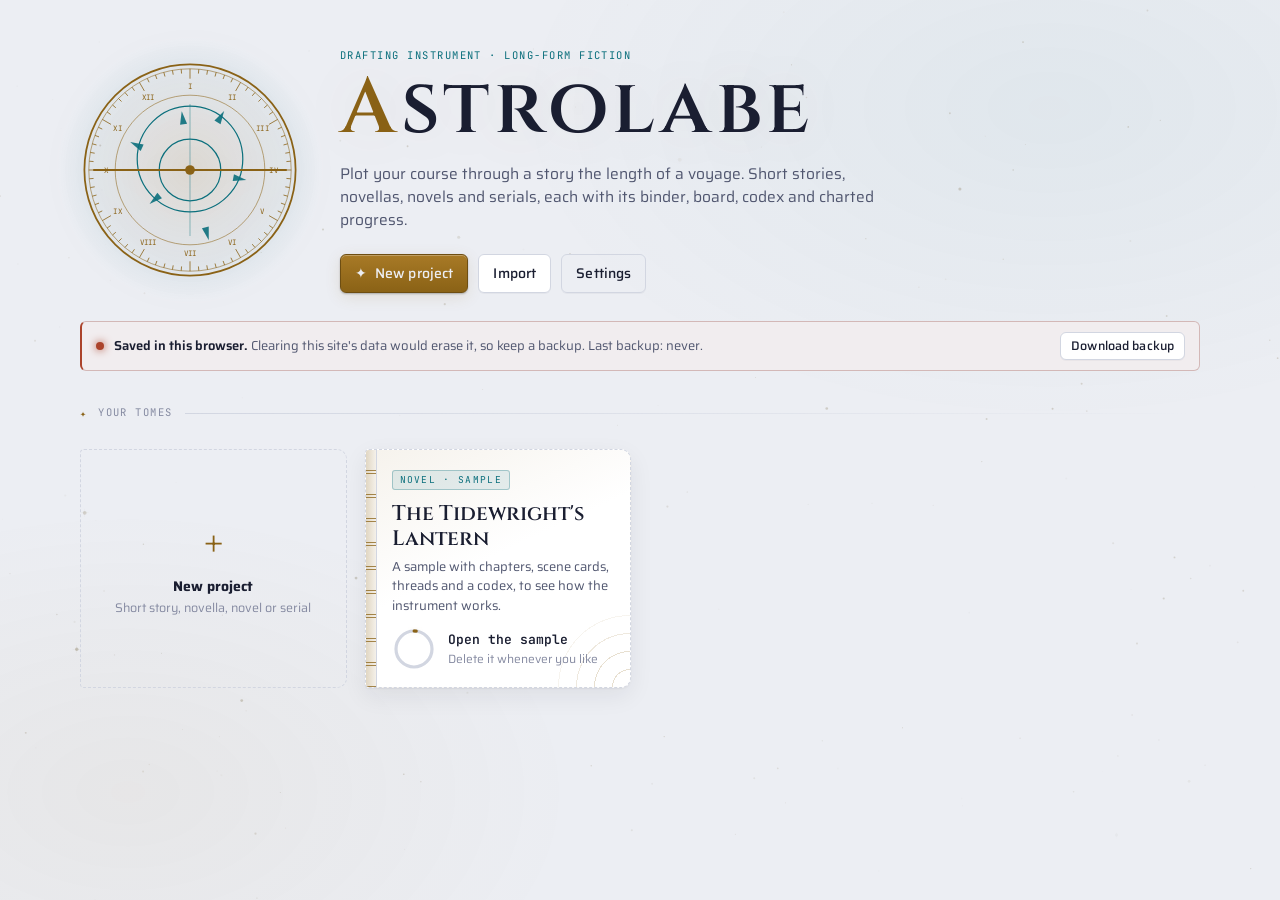
==== commit 138e9843: "Astrolabe: a finishing pass on the look (depth, ornament, motion) - The manuscript sits on a quiet c" ====
--- a/apps/astrolabe/index.html
+++ b/apps/astrolabe/index.html
@@ -690,6 +690,128 @@
   }
   .desk.peek-binder .binder-edge { display: none; }
 }
+
+/* ── Finish: depth, ornament and motion ─────────────────
+   Everything here is surface only: no layout. Colours come from the skin's tokens, so all five skins follow. */
+* { scrollbar-width: thin; scrollbar-color: color-mix(in srgb, var(--ink3) 45%, transparent) transparent; }
+::-webkit-scrollbar { width: 10px; height: 10px; }
+::-webkit-scrollbar-thumb { background: color-mix(in srgb, var(--ink3) 40%, transparent); border-radius: 8px; border: 3px solid transparent; background-clip: padding-box; }
+::-webkit-scrollbar-thumb:hover { background-color: color-mix(in srgb, var(--gild) 70%, transparent); }
+::-webkit-scrollbar-corner { background: transparent; }
+
+/* Controls: a little weight, and an answer to every press */
+.btn { transition: border-color .15s, background .15s, color .15s, box-shadow .2s, transform .08s; box-shadow: 0 1px 0 color-mix(in srgb, var(--ink) 4%, transparent); }
+.btn:hover { background: color-mix(in srgb, var(--raised) 86%, var(--gild)); }
+.btn:active:not([disabled]) { transform: translateY(1px); }
+.btn.ghost:hover { background: var(--gild-soft); }
+.btn.gild {
+  background: linear-gradient(180deg, var(--gild2), var(--gild)); border-color: color-mix(in srgb, var(--gild) 80%, #000);
+  box-shadow: inset 0 1px 0 rgba(255, 255, 255, .28), 0 1px 2px rgba(0, 0, 0, .25), 0 4px 16px var(--gild-soft);
+}
+.btn.gild:hover { background: linear-gradient(180deg, var(--gild2), var(--gild2)); box-shadow: inset 0 1px 0 rgba(255, 255, 255, .34), 0 1px 2px rgba(0, 0, 0, .25), 0 6px 22px color-mix(in srgb, var(--gild) 34%, transparent); }
+.btn.danger:hover { background: color-mix(in srgb, var(--warn) 9%, var(--raised)); }
+.iconbtn, .chip, .status-pick button, .tchips button, .mentions button, .appears button, .statusbar button, .seg button, .skin, .codex-item, .snap, .pal-item, .ctxmenu button, .node > .row, .proj-row, .modes button { transition: color .15s, background .15s, border-color .15s, box-shadow .2s; }
+.iconbtn:hover { background: color-mix(in srgb, var(--gild-soft) 70%, transparent); }
+.iconbtn:active { transform: scale(.94); }
+.inp:focus, .field input:focus, .field select:focus, .field textarea:focus { box-shadow: 0 0 0 3px var(--gild-soft); }
+.inp, .field input:not([type=checkbox]):not([type=range]):not([type=file]), .field select, .field textarea { transition: border-color .15s, box-shadow .2s, background .15s; }
+.inp:hover, .field input:hover, .field select:hover, .field textarea:hover { border-color: color-mix(in srgb, var(--gild) 40%, var(--line)); }
+::placeholder { color: var(--ink3); opacity: .8; }
+
+/* Chrome: a brass hairline under the top bar, and panels with a little fall of light */
+.topbar::after { content: ""; position: absolute; inset: auto 0 -1px; height: 1px; pointer-events: none; background: linear-gradient(90deg, transparent, color-mix(in srgb, var(--gild) 55%, transparent) 30%, color-mix(in srgb, var(--gild) 55%, transparent) 70%, transparent); opacity: .7; }
+.binder, .inspector { background: linear-gradient(180deg, color-mix(in srgb, var(--panel) 96%, transparent), color-mix(in srgb, var(--panel) 86%, transparent)); }
+.modes button:hover { background: color-mix(in srgb, var(--gild-soft) 55%, transparent); }
+.modes button[aria-selected="true"]::after { height: 2px; border-radius: 2px; animation: tab-in .25s ease-out; }
+@keyframes tab-in { from { transform: scaleX(.2); opacity: 0; } }
+.proj-title { text-shadow: 0 0 24px var(--gild-soft); }
+.form-badge { border-color: color-mix(in srgb, var(--ion) 30%, transparent); }
+.statusbar .mini i { background: linear-gradient(90deg, var(--ion), color-mix(in srgb, var(--ion) 60%, var(--gild))); border-radius: 2px; }
+.stage.enter > .scroller { animation: view-in .32s cubic-bezier(.2, .7, .2, 1); }
+@keyframes view-in { from { opacity: 0; transform: translateY(6px); } }
+
+/* Library */
+.library:not([hidden]) .lib-head { animation: view-in .5s cubic-bezier(.2, .7, .2, 1); }
+.library:not([hidden]) .tomes { animation: view-in .6s .08s cubic-bezier(.2, .7, .2, 1) both; }
+.lib-mark { position: relative; }
+.lib-mark::before { content: ""; position: absolute; inset: -34%; border-radius: 50%; pointer-events: none; background: radial-gradient(closest-side, color-mix(in srgb, var(--gild) 13%, transparent), color-mix(in srgb, var(--ion) 5%, transparent) 55%, transparent 72%); }
+.lib-mark > * { position: relative; }
+.wordmark { text-shadow: 0 0 60px var(--gild-soft), 0 1px 0 color-mix(in srgb, var(--void) 60%, transparent); }
+.section-label::before { content: "✦"; color: var(--gild); font-size: 10px; letter-spacing: 0; }
+.lib-storage { border-style: solid; border-color: var(--line2); border-left: 2px solid var(--ok); background: color-mix(in srgb, var(--panel) 80%, transparent); backdrop-filter: blur(6px); }
+.lib-storage.warn { border-color: color-mix(in srgb, var(--warn) 28%, var(--line2)); border-left-color: var(--warn); background: color-mix(in srgb, var(--warn) 5%, var(--panel)); }
+.tome { background: linear-gradient(155deg, color-mix(in srgb, var(--raised) 92%, var(--gild)), var(--raised) 46%); transition: transform .25s cubic-bezier(.2, .7, .2, 1), border-color .2s, box-shadow .25s; }
+.tome::before { width: 10px; background: repeating-linear-gradient(180deg, transparent 0 20px, color-mix(in srgb, var(--gild) 75%, transparent) 20px 21px, transparent 21px 23px, color-mix(in srgb, var(--gild) 75%, transparent) 23px 24px), linear-gradient(90deg, color-mix(in srgb, var(--gild) 26%, var(--raised)), color-mix(in srgb, var(--gild) 9%, var(--raised))); }
+.tome::after { /* fine rings pressed into the corner of the cover */
+  content: ""; position: absolute; right: -90px; bottom: -90px; width: 180px; height: 180px; border-radius: 50%; pointer-events: none;
+  background: repeating-radial-gradient(circle, transparent 0 17px, color-mix(in srgb, var(--gild) 20%, transparent) 17px 18px);
+  -webkit-mask: radial-gradient(circle, #000 30%, transparent 70%); mask: radial-gradient(circle, #000 30%, transparent 70%);
+  transition: transform .6s cubic-bezier(.2, .7, .2, 1);
+}
+.tome:hover { transform: translateY(-4px); box-shadow: var(--shadow), 0 14px 40px color-mix(in srgb, var(--gild) 16%, transparent); }
+.tome:hover::after { transform: scale(1.12); }
+.tome:hover h3 { color: var(--gild); }
+.tome h3 { transition: color .2s; }
+.tome.new { background: transparent; }
+.tome.new::after { display: none; }
+.tome.new:hover { background: var(--gild-soft); box-shadow: none; }
+.tome.new .plus { transition: transform .3s cubic-bezier(.2, .7, .2, 1); }
+.tome.new:hover .plus { transform: rotate(90deg) scale(1.1); }
+.ring .fg { filter: drop-shadow(0 0 3px var(--gild-soft)); }
+
+/* The manuscript: a quiet column so the stars stay out of the lines, and a rule under each chapter head */
+.manuscript { min-height: 100%; background: linear-gradient(90deg, transparent, color-mix(in srgb, var(--page) 86%, transparent) 9%, color-mix(in srgb, var(--page) 86%, transparent) 91%, transparent); }
+.ms-chapter h2 { font-size: 28px; }
+.ms-chapter .orn { display: none; }
+.ms-chapter::after {
+  content: ""; display: block; width: 168px; height: 9px; margin: 16px auto 0;
+  background: radial-gradient(circle, var(--gild) 2px, transparent 2.6px) center / 9px 9px no-repeat,
+    linear-gradient(90deg, transparent, var(--gild) 40%, transparent 44%, transparent 56%, var(--gild) 60%, transparent) center / 100% 1px no-repeat;
+  opacity: .85;
+}
+.scene-head { padding-bottom: 8px; border-bottom: 1px solid var(--line2); }
+.scene-block.active .scene-head { border-bottom-color: color-mix(in srgb, var(--gild) 35%, var(--line2)); }
+.write-tools { box-shadow: var(--shadow); }
+.ms-add .btn { border-style: dashed; }
+
+/* Board */
+.card { transition: transform .2s cubic-bezier(.2, .7, .2, 1), border-color .15s, box-shadow .2s; --sc: var(--s-seed); overflow: visible; }
+.card:has(.pip.s-outline) { --sc: var(--s-outline); } .card:has(.pip.s-draft) { --sc: var(--s-draft); }
+.card:has(.pip.s-revised) { --sc: var(--s-revised); } .card:has(.pip.s-final) { --sc: var(--s-final); }
+.card:not(.add)::before { content: ""; position: absolute; inset: -1px -1px auto; height: 2px; border-radius: 3px 3px 0 0; background: var(--sc); opacity: .85; }
+.card:not(.add):hover { transform: translateY(-2px); box-shadow: var(--shadow), 0 10px 28px color-mix(in srgb, var(--gild) 12%, transparent); }
+.card:active { cursor: grabbing; }
+.card.sel { box-shadow: 0 0 0 1px var(--gild), var(--shadow), 0 0 28px var(--gild-soft); }
+.card.add { transition: color .15s, border-color .15s, background .15s; }
+.card.add:hover { background: var(--gild-soft); }
+
+/* Tables, panels and gauges */
+.table-wrap, .matrix-wrap, .thread-row { box-shadow: var(--shadow); }
+.outline tbody tr:not(.grp):hover td { background: color-mix(in srgb, var(--gild-soft) 45%, transparent); }
+.matrix thead th.ch { max-width: 0; overflow: hidden; text-overflow: ellipsis; }
+.matrix td.cell button { transition: transform .15s, box-shadow .2s, border-color .15s; }
+.matrix td.cell button:hover { transform: scale(1.15); }
+.panel, .codex-entry { background: linear-gradient(180deg, var(--raised), color-mix(in srgb, var(--raised) 82%, var(--panel))); box-shadow: var(--shadow); }
+.panel { transition: border-color .2s; }
+.panel:hover { border-color: color-mix(in srgb, var(--gild) 30%, var(--line)); }
+.bignum { text-shadow: 0 0 30px var(--gild-soft); }
+.meter i, .hbar .track i:last-child { background: linear-gradient(90deg, var(--gild), var(--gild2)); }
+.goal-ring .fg { filter: drop-shadow(0 0 6px color-mix(in srgb, var(--gild) 45%, transparent)); }
+.chart .bar { transition: opacity .15s; }
+.chart .bar:hover { opacity: .75; }
+.codex-item.sel { box-shadow: inset 2px 0 0 var(--gild); }
+
+/* Overlays */
+.modal-back { backdrop-filter: blur(8px) saturate(1.1); }
+.modal { animation: modal-in .24s cubic-bezier(.2, .8, .2, 1); box-shadow: var(--shadow), 0 30px 80px rgba(0, 0, 0, .28), 0 0 0 1px var(--gild-soft); }
+.modal::before { content: ""; position: absolute; inset: -1px 18px auto; height: 1px; pointer-events: none; background: linear-gradient(90deg, transparent, var(--gild), transparent); opacity: .8; }
+@keyframes modal-in { from { opacity: 0; transform: translateY(10px) scale(.985); } }
+.ctxmenu:not([hidden]) { animation: menu-in .12s ease-out; box-shadow: var(--shadow), 0 16px 40px rgba(0, 0, 0, .22); }
+@keyframes menu-in { from { opacity: 0; transform: translateY(-4px); } }
+.toast { box-shadow: var(--shadow), 0 10px 30px rgba(0, 0, 0, .18); border-color: color-mix(in srgb, var(--gild) 22%, var(--line)); }
+.form-pick label, .skin { transition: border-color .15s, background .15s, box-shadow .2s, transform .15s; }
+.form-pick label:hover, .skin:hover { transform: translateY(-1px); }
+.empty .astro-s { filter: drop-shadow(0 0 14px var(--gild-soft)); }
 
 /* ── Responsive ─────────────────────────────────────── */
 @media (max-width: 1180px) {
@@ -2427,7 +2549,7 @@
     const chStart = new Set(); let lastCh = null;
     const chSpans = [];
     cols.forEach(id => { const ch = chapterOf(id); if (ch !== lastCh) { chStart.add(id); chSpans.push([ch, 1]); lastCh = ch; } else chSpans[chSpans.length - 1][1]++; });
-    head1 = `<th class="tname"></th>` + chSpans.map(([ch, n]) => `<th class="ch" colspan="${n}">${ch ? esc(IX.coord[ch]) + " " + esc(node(ch).title.slice(0, Math.max(4, n * 3))) : "—"}</th>`).join("");
+    head1 = `<th class="tname"></th>` + chSpans.map(([ch, n]) => `<th class="ch" colspan="${n}" title="${ch ? esc(node(ch).title) : ""}">${ch ? esc(IX.coord[ch]) + " " + esc(node(ch).title) : "—"}</th>`).join("");
     head2 = `<th class="tname">Thread</th>` + cols.map(id => `<th class="sc" data-act="open" data-id="${id}" title="${esc(node(id).title)}">${esc(IX.coord[id])}</th>`).join("");
     for (const t of p.threads) {
       const st = threadStats(t);
@@ -2797,9 +2919,14 @@
     $$("#modes [data-mode]").forEach(b => { b.setAttribute("aria-selected", b.dataset.mode === m ? "true" : "false"); b.tabIndex = b.dataset.mode === m ? 0 : -1; });
     renderStage(); renderStatus();
   }
+  let enterT = 0;
   function renderStage() {
     const st = $("#stage"); st.dataset.mode = S.mode;
     const scr = $(".scroller", st); const keep = scr && st.dataset.lastMode === S.mode && S.mode !== "write" ? scr.scrollTop : 0;
+    if (st.dataset.lastMode !== S.mode) { // a change of view eases in; redraws within a view do not
+      st.classList.remove("enter"); void st.offsetWidth; st.classList.add("enter");
+      clearTimeout(enterT); enterT = setTimeout(() => st.classList.remove("enter"), 450);
+    }
     st.dataset.lastMode = S.mode;
     const done = () => { const s2 = $(".scroller", st); if (s2 && keep) s2.scrollTop = keep; };
     const r = ({ write: () => Editor.render(st), board: () => Views.board(st), outline: () => Views.outline(st), threads: () => Views.threads(st), codex: () => Views.codex(st), progress: () => Views.progress(st) })[S.mode];
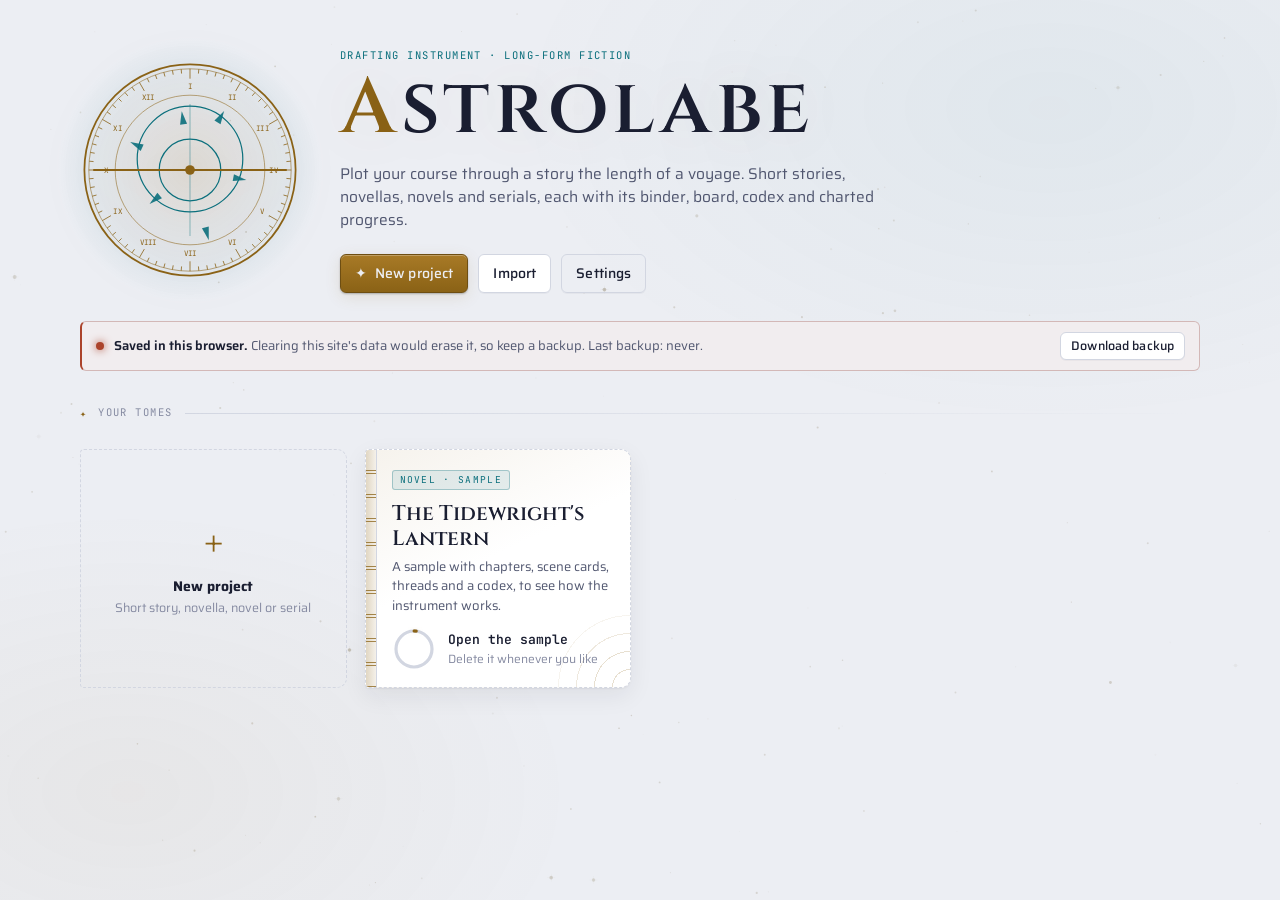
==== commit 38757a16: "Astrolabe: let the starfield show through the manuscript again Removes the page-coloured column behi" ====
--- a/apps/astrolabe/index.html
+++ b/apps/astrolabe/index.html
@@ -759,8 +759,7 @@
 .tome.new:hover .plus { transform: rotate(90deg) scale(1.1); }
 .ring .fg { filter: drop-shadow(0 0 3px var(--gild-soft)); }
 
-/* The manuscript: a quiet column so the stars stay out of the lines, and a rule under each chapter head */
-.manuscript { min-height: 100%; background: linear-gradient(90deg, transparent, color-mix(in srgb, var(--page) 86%, transparent) 9%, color-mix(in srgb, var(--page) 86%, transparent) 91%, transparent); }
+/* The manuscript: a rule under each chapter head */
 .ms-chapter h2 { font-size: 28px; }
 .ms-chapter .orn { display: none; }
 .ms-chapter::after {
